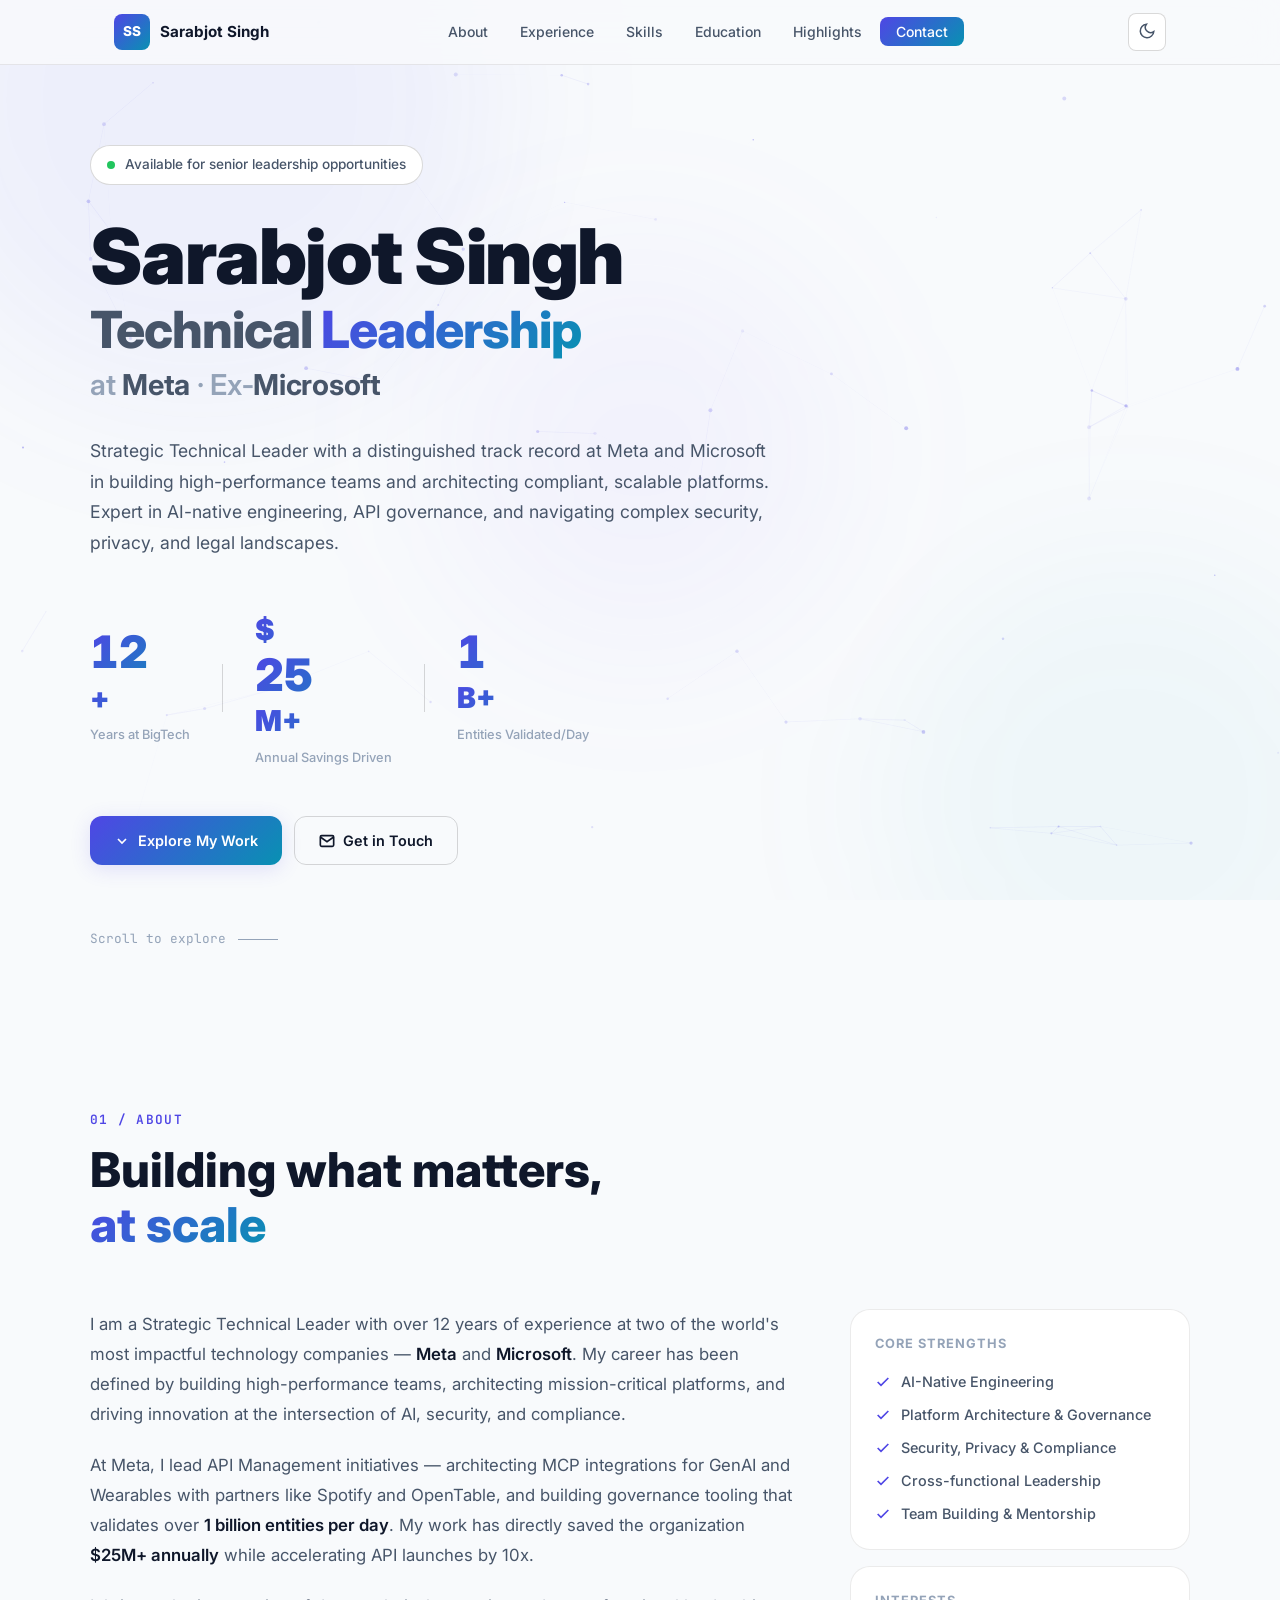
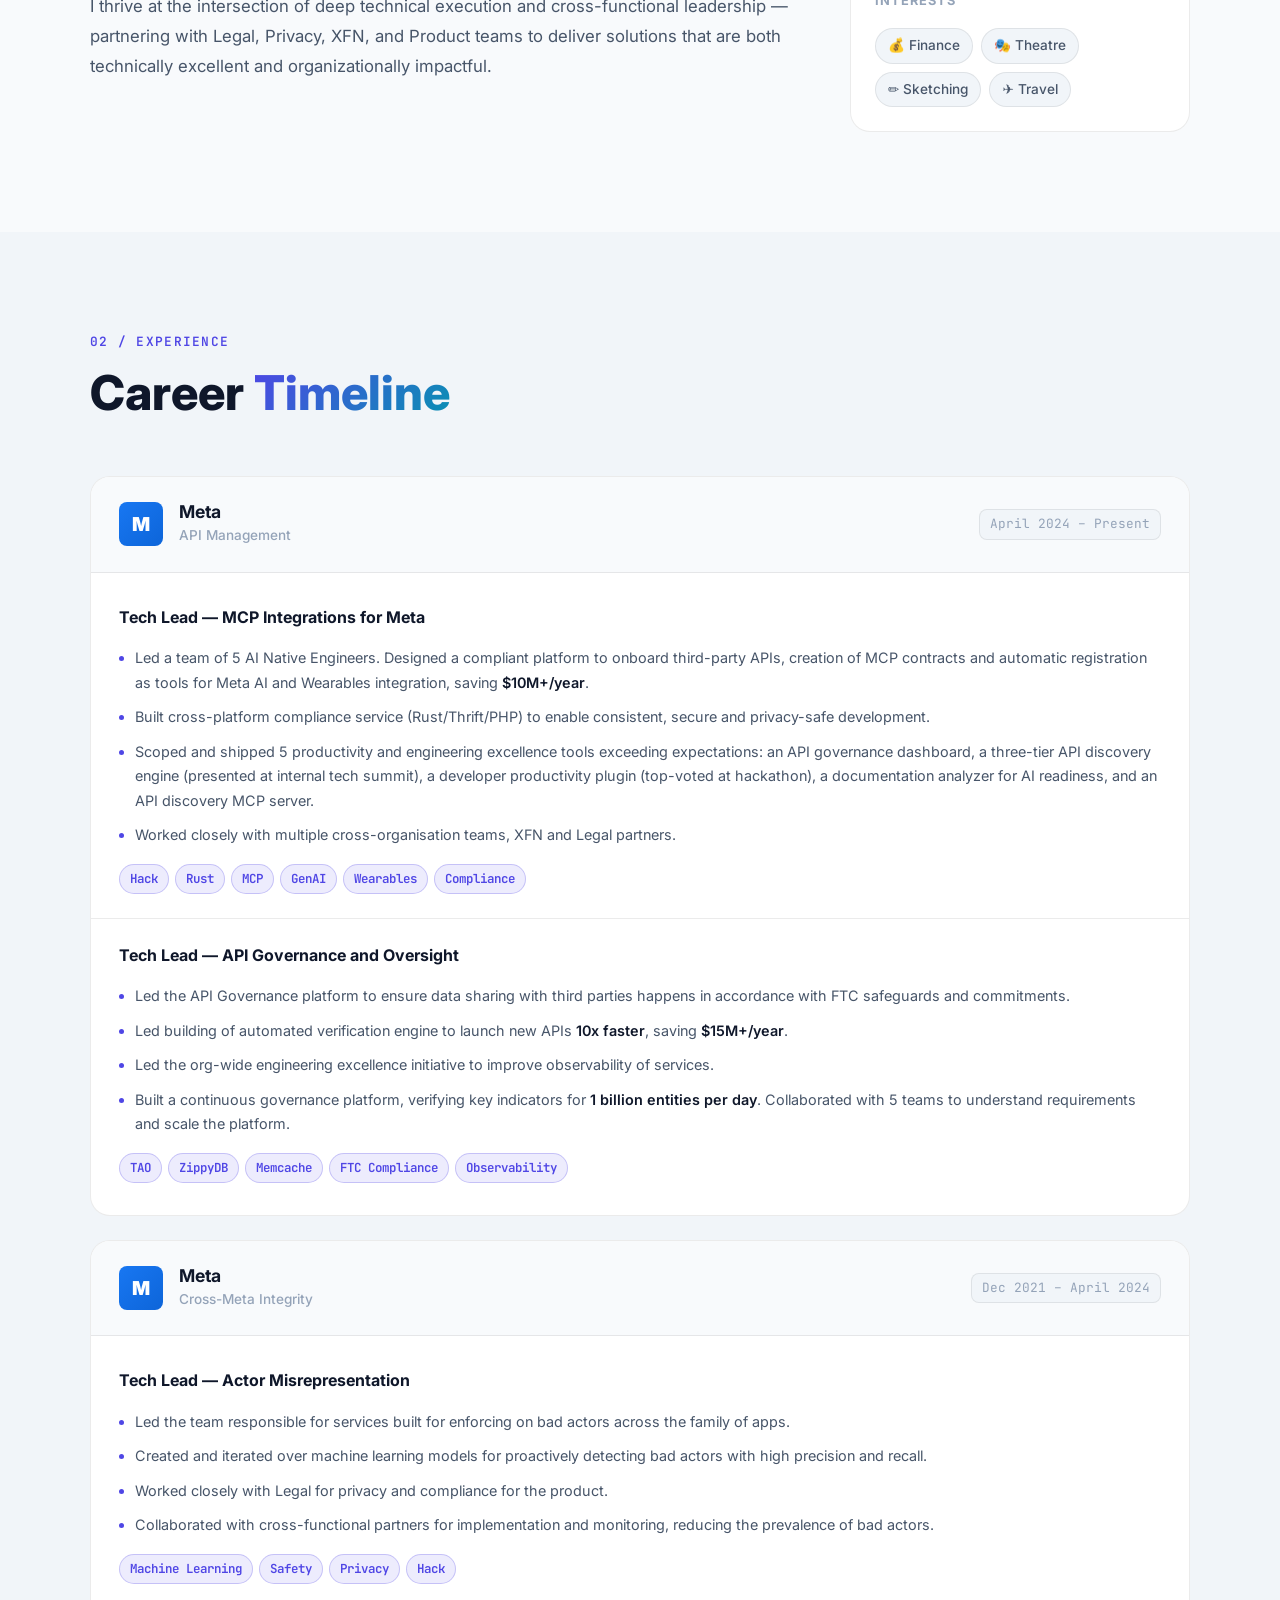
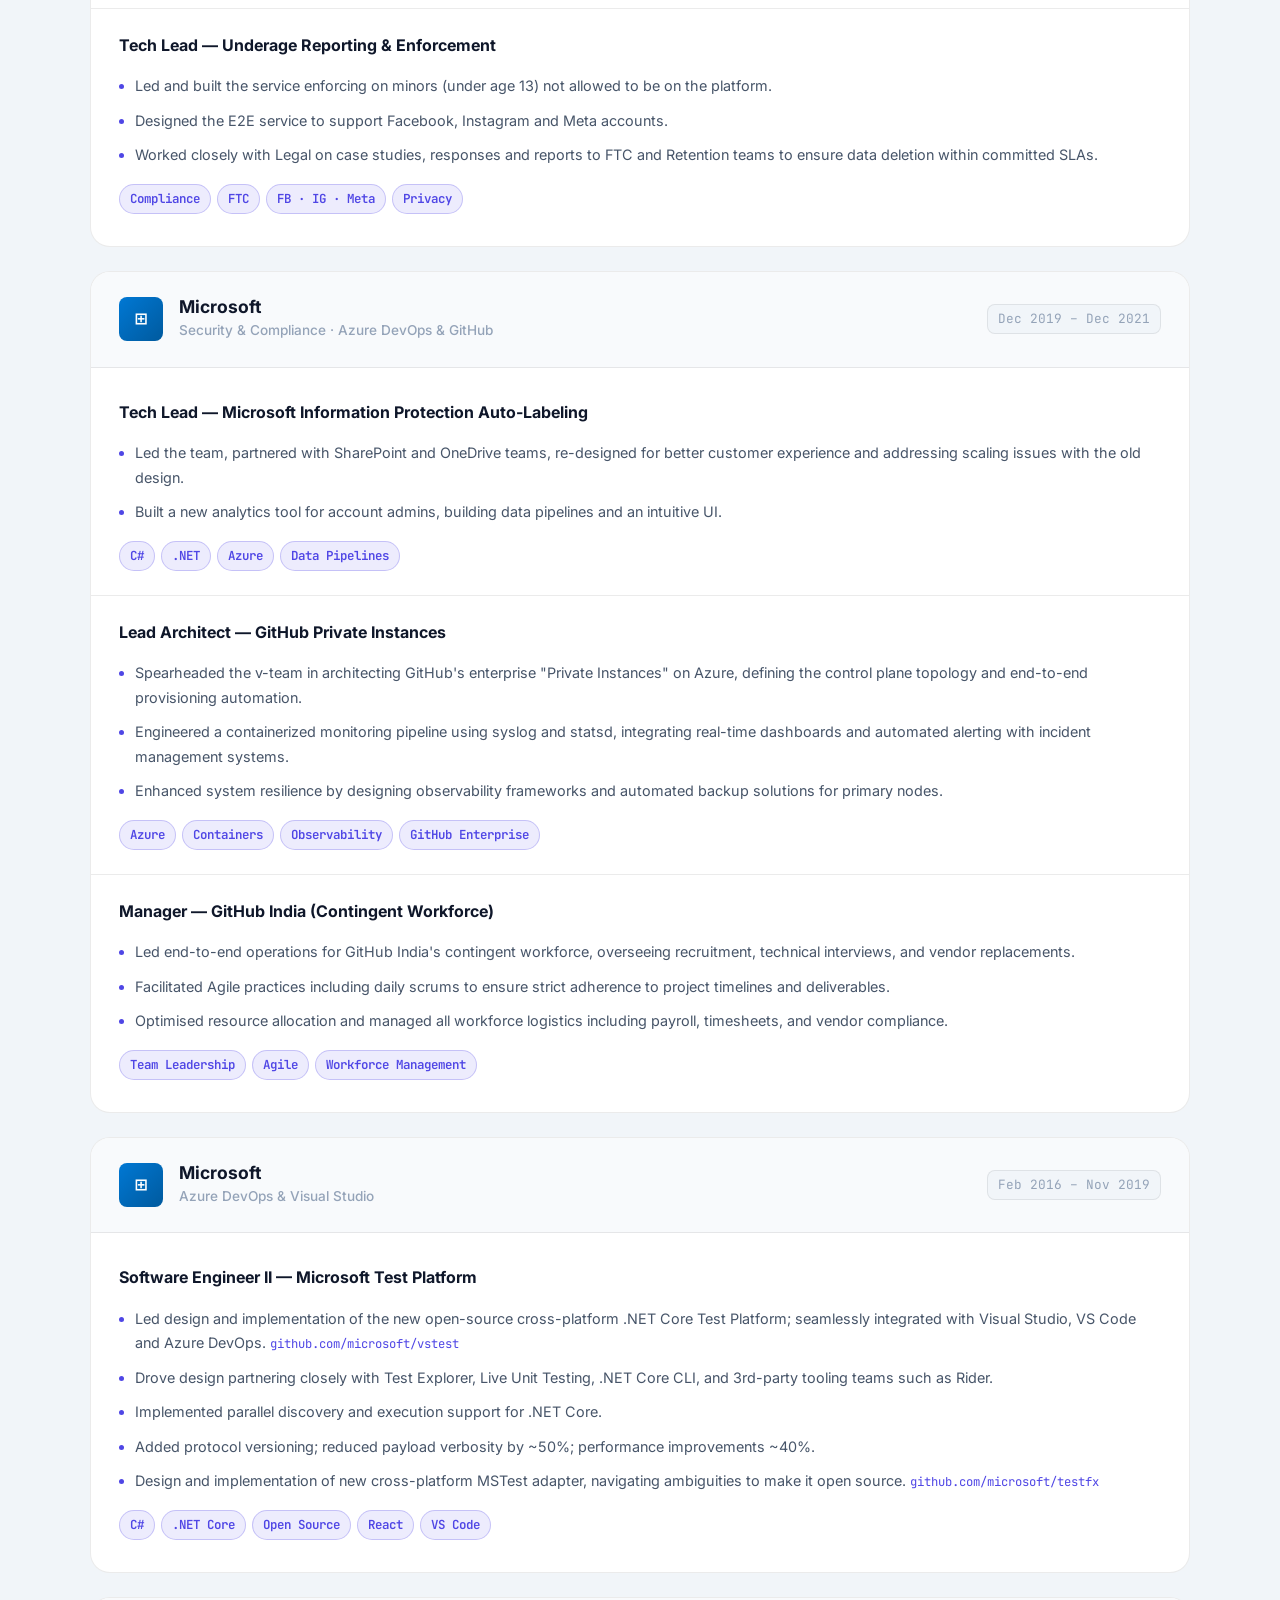
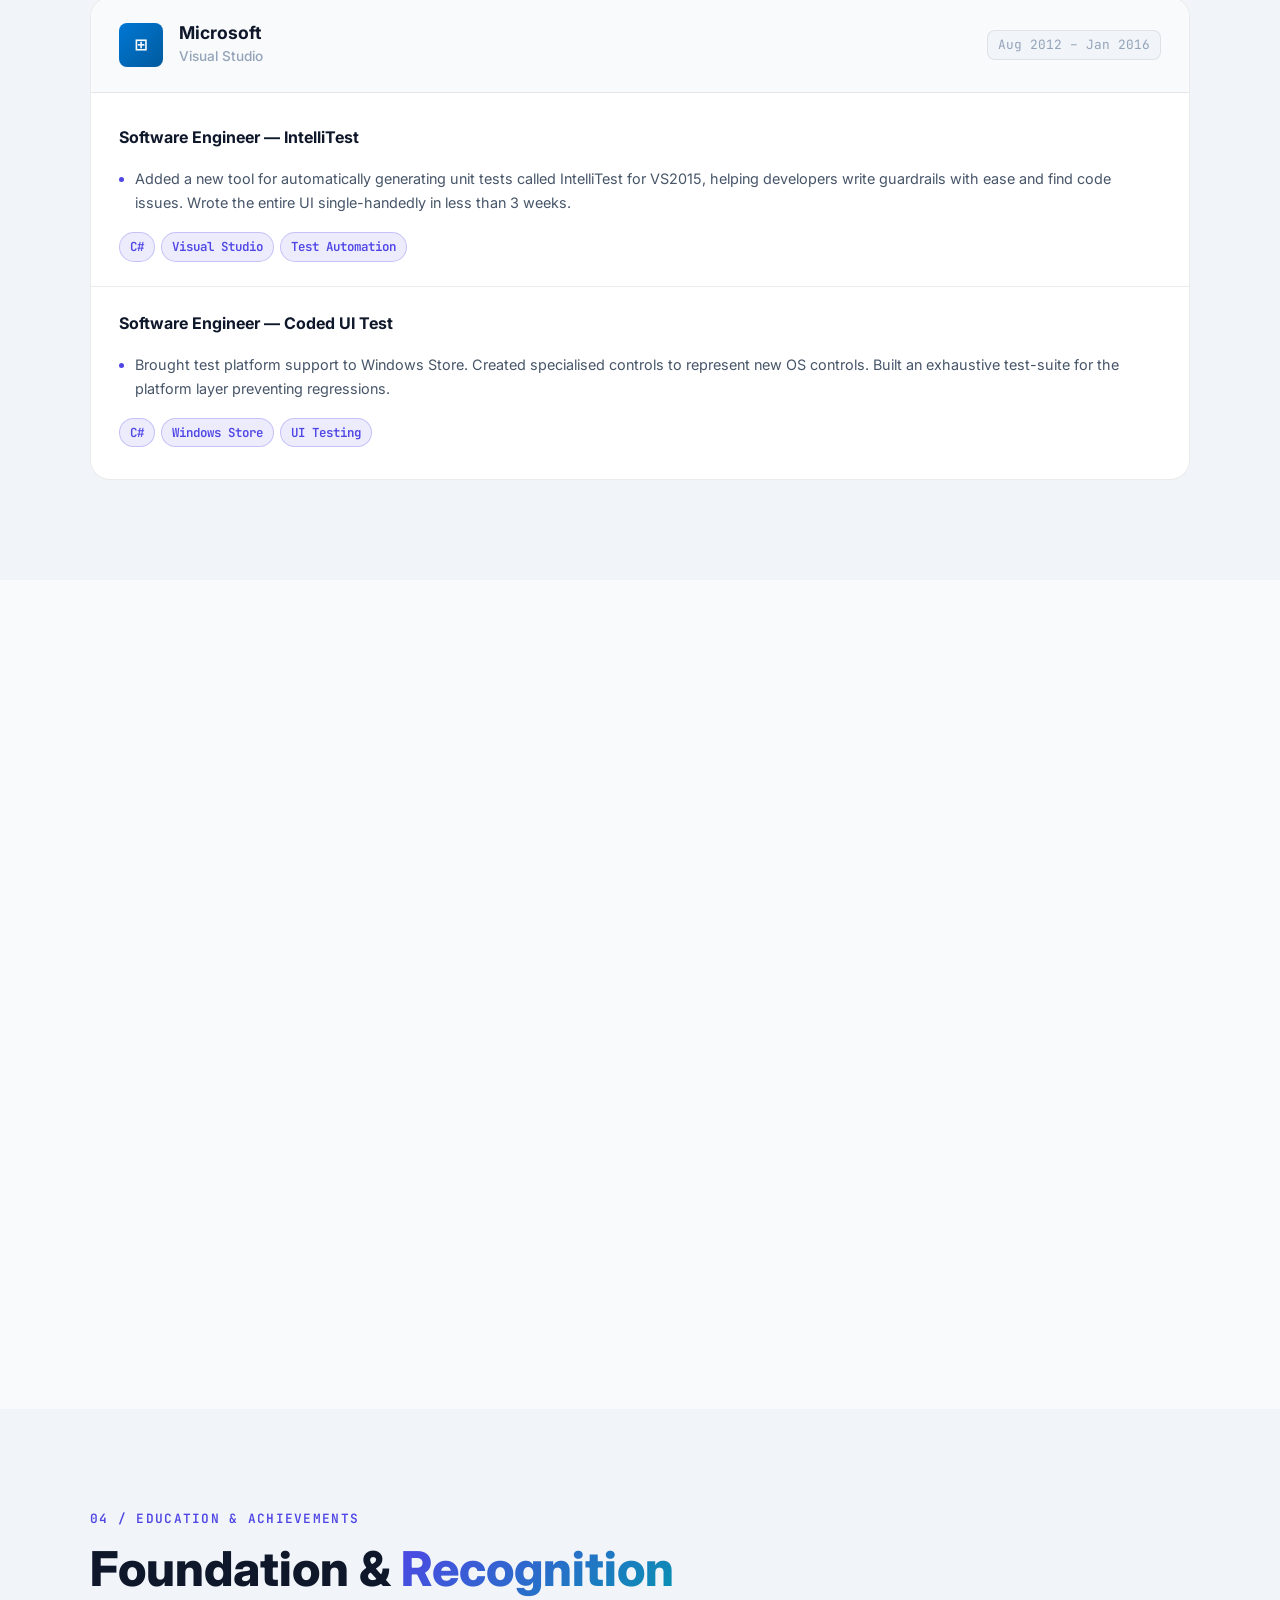
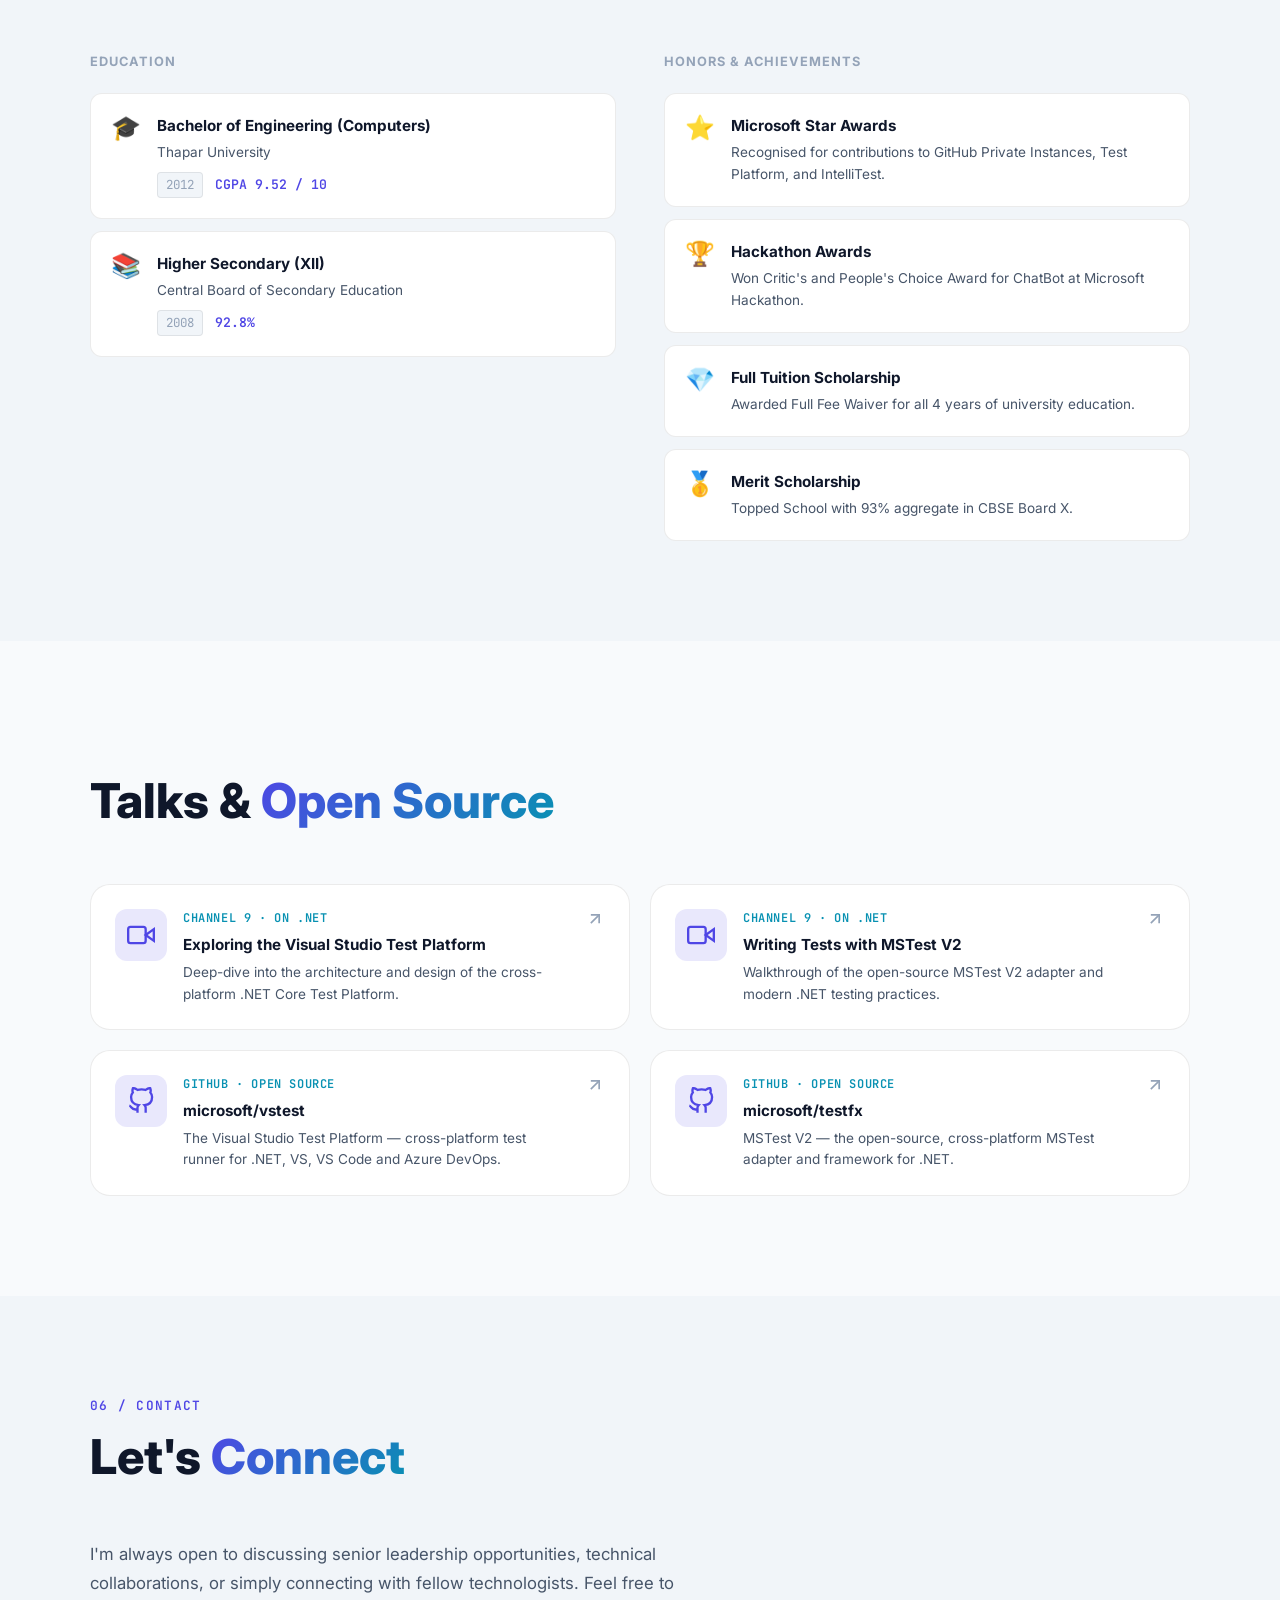
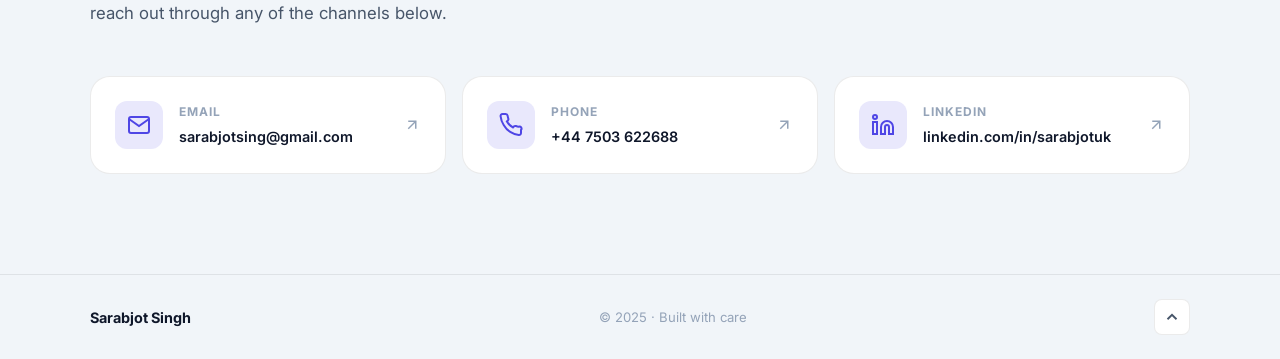
==== index.html @ 8bc80f74 "Complete portfolio revamp: dual themes, immersive design, updated content - Full ground-up rewrite o" ====
<!DOCTYPE html>
<html lang="en" data-theme="dark">
<head>
  <meta charset="UTF-8" />
  <meta name="viewport" content="width=device-width, initial-scale=1.0" />
  <title>Sarabjot Singh — Technical Leadership at Meta | Ex-Microsoft</title>
  <meta name="description" content="Strategic Technical Leader at Meta and Ex-Microsoft. Expert in AI-native engineering, API governance, platform security and compliance." />
  <link rel="preconnect" href="https://fonts.googleapis.com" />
  <link rel="preconnect" href="https://fonts.gstatic.com" crossorigin />
  <link href="https://fonts.googleapis.com/css2?family=Inter:wght@300;400;500;600;700;800;900&family=JetBrains+Mono:wght@400;500;600&display=swap" rel="stylesheet" />
  <link rel="stylesheet" href="styles.css" />
</head>
<body>

  <!-- Animated background -->
  <div class="bg-layer" aria-hidden="true">
    <canvas id="bg-canvas"></canvas>
    <div class="bg-orb orb-1"></div>
    <div class="bg-orb orb-2"></div>
    <div class="bg-orb orb-3"></div>
  </div>

  <!-- Header -->
  <header class="site-header" id="site-header">
    <div class="header-inner">
      <a href="#hero" class="logo" aria-label="Sarabjot Singh — Home">
        <span class="logo-initials">SS</span>
        <span class="logo-name">Sarabjot Singh</span>
      </a>
      <nav class="main-nav" aria-label="Main navigation">
        <ul>
          <li><a href="#about">About</a></li>
          <li><a href="#experience">Experience</a></li>
          <li><a href="#skills">Skills</a></li>
          <li><a href="#education">Education</a></li>
          <li><a href="#highlights">Highlights</a></li>
          <li><a href="#contact" class="nav-cta">Contact</a></li>
        </ul>
      </nav>
      <div class="header-controls">
        <button class="theme-toggle" id="theme-toggle" aria-label="Toggle theme" title="Toggle light/dark theme">
          <span class="theme-icon theme-icon-dark">
            <svg width="18" height="18" viewBox="0 0 24 24" fill="none" stroke="currentColor" stroke-width="2"><circle cx="12" cy="12" r="5"/><line x1="12" y1="1" x2="12" y2="3"/><line x1="12" y1="21" x2="12" y2="23"/><line x1="4.22" y1="4.22" x2="5.64" y2="5.64"/><line x1="18.36" y1="18.36" x2="19.78" y2="19.78"/><line x1="1" y1="12" x2="3" y2="12"/><line x1="21" y1="12" x2="23" y2="12"/><line x1="4.22" y1="19.78" x2="5.64" y2="18.36"/><line x1="18.36" y1="5.64" x2="19.78" y2="4.22"/></svg>
          </span>
          <span class="theme-icon theme-icon-light">
            <svg width="18" height="18" viewBox="0 0 24 24" fill="none" stroke="currentColor" stroke-width="2"><path d="M21 12.79A9 9 0 1 1 11.21 3 7 7 0 0 0 21 12.79z"/></svg>
          </span>
        </button>
        <button class="mobile-menu-btn" id="mobile-menu-btn" aria-label="Toggle menu" aria-expanded="false">
          <span></span><span></span><span></span>
        </button>
      </div>
    </div>
    <!-- Mobile nav -->
    <nav class="mobile-nav" id="mobile-nav" aria-label="Mobile navigation">
      <ul>
        <li><a href="#about">About</a></li>
        <li><a href="#experience">Experience</a></li>
        <li><a href="#skills">Skills</a></li>
        <li><a href="#education">Education</a></li>
        <li><a href="#highlights">Highlights</a></li>
        <li><a href="#contact">Contact</a></li>
      </ul>
    </nav>
  </header>

  <main>

    <!-- Hero -->
    <section class="hero" id="hero">
      <div class="hero-container">
        <div class="hero-eyebrow reveal">
          <span class="status-dot"></span>
          <span>Available for senior leadership opportunities</span>
        </div>
        <h1 class="hero-headline reveal reveal-delay-1">
          <span class="hero-name-line">Sarabjot Singh</span>
          <span class="hero-role-line">Technical <em>Leadership</em></span>
          <span class="hero-company-line">at <strong>Meta</strong> · Ex&#8209;<strong>Microsoft</strong></span>
        </h1>
        <p class="hero-summary reveal reveal-delay-2">
          Strategic Technical Leader with a distinguished track record at Meta and Microsoft in building high-performance teams and architecting compliant, scalable platforms. Expert in AI-native engineering, API governance, and navigating complex security, privacy, and legal landscapes.
        </p>
        <div class="hero-stats reveal reveal-delay-3">
          <div class="stat">
            <span class="stat-num" data-target="12">0</span><span class="stat-suffix">+</span>
            <span class="stat-label">Years at BigTech</span>
          </div>
          <div class="stat-divider"></div>
          <div class="stat">
            <span class="stat-prefix">$</span><span class="stat-num" data-target="25">0</span><span class="stat-suffix">M+</span>
            <span class="stat-label">Annual Savings Driven</span>
          </div>
          <div class="stat-divider"></div>
          <div class="stat">
            <span class="stat-num" data-target="1">0</span><span class="stat-suffix">B+</span>
            <span class="stat-label">Entities Validated/Day</span>
          </div>
        </div>
        <div class="hero-actions reveal reveal-delay-4">
          <a href="#experience" class="btn btn-primary">
            <svg width="16" height="16" viewBox="0 0 24 24" fill="none" stroke="currentColor" stroke-width="2.5"><polyline points="6 9 12 15 18 9"/></svg>
            Explore My Work
          </a>
          <a href="#contact" class="btn btn-outline">
            <svg width="16" height="16" viewBox="0 0 24 24" fill="none" stroke="currentColor" stroke-width="2.5"><path d="M4 4h16c1.1 0 2 .9 2 2v12c0 1.1-.9 2-2 2H4c-1.1 0-2-.9-2-2V6c0-1.1.9-2 2-2z"/><polyline points="22,6 12,13 2,6"/></svg>
            Get in Touch
          </a>
        </div>
        <div class="hero-scroll-hint reveal reveal-delay-4" aria-hidden="true">
          <span>Scroll to explore</span>
          <div class="scroll-line"></div>
        </div>
      </div>
    </section>

    <!-- About -->
    <section class="section" id="about">
      <div class="section-container">
        <div class="section-label reveal">01 / About</div>
        <h2 class="section-title reveal reveal-delay-1">Building what matters,<br><em>at scale</em></h2>
        <div class="about-grid">
          <div class="about-text reveal reveal-delay-2">
            <p>I am a Strategic Technical Leader with over 12 years of experience at two of the world's most impactful technology companies — <strong>Meta</strong> and <strong>Microsoft</strong>. My career has been defined by building high-performance teams, architecting mission-critical platforms, and driving innovation at the intersection of AI, security, and compliance.</p>
            <p>At Meta, I lead API Management initiatives — architecting MCP integrations for GenAI and Wearables with partners like Spotify and OpenTable, and building governance tooling that validates over <strong>1 billion entities per day</strong>. My work has directly saved the organization <strong>$25M+ annually</strong> while accelerating API launches by 10x.</p>
            <p>I thrive at the intersection of deep technical execution and cross-functional leadership — partnering with Legal, Privacy, XFN, and Product teams to deliver solutions that are both technically excellent and organizationally impactful.</p>
          </div>
          <div class="about-sidebar reveal reveal-delay-3">
            <div class="about-card">
              <h3>Core Strengths</h3>
              <ul class="strength-list">
                <li>
                  <svg width="16" height="16" viewBox="0 0 24 24" fill="none" stroke="currentColor" stroke-width="2.5"><polyline points="20 6 9 17 4 12"/></svg>
                  AI-Native Engineering
                </li>
                <li>
                  <svg width="16" height="16" viewBox="0 0 24 24" fill="none" stroke="currentColor" stroke-width="2.5"><polyline points="20 6 9 17 4 12"/></svg>
                  Platform Architecture & Governance
                </li>
                <li>
                  <svg width="16" height="16" viewBox="0 0 24 24" fill="none" stroke="currentColor" stroke-width="2.5"><polyline points="20 6 9 17 4 12"/></svg>
                  Security, Privacy & Compliance
                </li>
                <li>
                  <svg width="16" height="16" viewBox="0 0 24 24" fill="none" stroke="currentColor" stroke-width="2.5"><polyline points="20 6 9 17 4 12"/></svg>
                  Cross-functional Leadership
                </li>
                <li>
                  <svg width="16" height="16" viewBox="0 0 24 24" fill="none" stroke="currentColor" stroke-width="2.5"><polyline points="20 6 9 17 4 12"/></svg>
                  Team Building & Mentorship
                </li>
              </ul>
            </div>
            <div class="about-card">
              <h3>Interests</h3>
              <div class="interest-chips">
                <span>💰 Finance</span>
                <span>🎭 Theatre</span>
                <span>✏️ Sketching</span>
                <span>✈️ Travel</span>
              </div>
            </div>
          </div>
        </div>
      </div>
    </section>

    <!-- Experience -->
    <section class="section section-alt" id="experience">
      <div class="section-container">
        <div class="section-label reveal">02 / Experience</div>
        <h2 class="section-title reveal reveal-delay-1">Career <em>Timeline</em></h2>

        <!-- Meta API Management -->
        <div class="exp-block reveal reveal-delay-2">
          <div class="exp-company-header">
            <div class="exp-company-logo meta-logo">M</div>
            <div class="exp-company-info">
              <h3 class="exp-company">Meta</h3>
              <span class="exp-dept">API Management</span>
            </div>
            <span class="exp-dates">April 2024 – Present</span>
          </div>

          <div class="exp-roles">
            <div class="exp-role">
              <div class="exp-role-header">
                <h4>Tech Lead — MCP Integrations for Meta</h4>
              </div>
              <ul class="exp-bullets">
                <li>Led a team of 5 AI Native Engineers. Designed a compliant platform to onboard third-party APIs, creation of MCP contracts and automatic registration as tools for Meta AI and Wearables integration, saving <strong>$10M+/year</strong>.</li>
                <li>Built cross-platform compliance service (Rust/Thrift/PHP) to enable consistent, secure and privacy-safe development.</li>
                <li>Scoped and shipped 5 productivity and engineering excellence tools exceeding expectations: an API governance dashboard, a three-tier API discovery engine (presented at internal tech summit), a developer productivity plugin (top-voted at hackathon), a documentation analyzer for AI readiness, and an API discovery MCP server.</li>
                <li>Worked closely with multiple cross-organisation teams, XFN and Legal partners.</li>
              </ul>
              <div class="exp-tags">
                <span>Hack</span><span>Rust</span><span>MCP</span><span>GenAI</span><span>Wearables</span><span>Compliance</span>
              </div>
            </div>

            <div class="exp-role">
              <div class="exp-role-header">
                <h4>Tech Lead — API Governance and Oversight</h4>
              </div>
              <ul class="exp-bullets">
                <li>Led the API Governance platform to ensure data sharing with third parties happens in accordance with FTC safeguards and commitments.</li>
                <li>Led building of automated verification engine to launch new APIs <strong>10x faster</strong>, saving <strong>$15M+/year</strong>.</li>
                <li>Led the org-wide engineering excellence initiative to improve observability of services.</li>
                <li>Built a continuous governance platform, verifying key indicators for <strong>1 billion entities per day</strong>. Collaborated with 5 teams to understand requirements and scale the platform.</li>
              </ul>
              <div class="exp-tags">
                <span>TAO</span><span>ZippyDB</span><span>Memcache</span><span>FTC Compliance</span><span>Observability</span>
              </div>
            </div>
          </div>
        </div>

        <!-- Meta Cross-Meta Integrity -->
        <div class="exp-block reveal reveal-delay-2">
          <div class="exp-company-header">
            <div class="exp-company-logo meta-logo">M</div>
            <div class="exp-company-info">
              <h3 class="exp-company">Meta</h3>
              <span class="exp-dept">Cross-Meta Integrity</span>
            </div>
            <span class="exp-dates">Dec 2021 – April 2024</span>
          </div>

          <div class="exp-roles">
            <div class="exp-role">
              <div class="exp-role-header">
                <h4>Tech Lead — Actor Misrepresentation</h4>
              </div>
              <ul class="exp-bullets">
                <li>Led the team responsible for services built for enforcing on bad actors across the family of apps.</li>
                <li>Created and iterated over machine learning models for proactively detecting bad actors with high precision and recall.</li>
                <li>Worked closely with Legal for privacy and compliance for the product.</li>
                <li>Collaborated with cross-functional partners for implementation and monitoring, reducing the prevalence of bad actors.</li>
              </ul>
              <div class="exp-tags">
                <span>Machine Learning</span><span>Safety</span><span>Privacy</span><span>Hack</span>
              </div>
            </div>

            <div class="exp-role">
              <div class="exp-role-header">
                <h4>Tech Lead — Underage Reporting &amp; Enforcement</h4>
              </div>
              <ul class="exp-bullets">
                <li>Led and built the service enforcing on minors (under age 13) not allowed to be on the platform.</li>
                <li>Designed the E2E service to support Facebook, Instagram and Meta accounts.</li>
                <li>Worked closely with Legal on case studies, responses and reports to FTC and Retention teams to ensure data deletion within committed SLAs.</li>
              </ul>
              <div class="exp-tags">
                <span>Compliance</span><span>FTC</span><span>FB · IG · Meta</span><span>Privacy</span>
              </div>
            </div>
          </div>
        </div>

        <!-- Microsoft Security & Compliance -->
        <div class="exp-block reveal reveal-delay-2">
          <div class="exp-company-header">
            <div class="exp-company-logo msft-logo">⊞</div>
            <div class="exp-company-info">
              <h3 class="exp-company">Microsoft</h3>
              <span class="exp-dept">Security &amp; Compliance · Azure DevOps &amp; GitHub</span>
            </div>
            <span class="exp-dates">Dec 2019 – Dec 2021</span>
          </div>

          <div class="exp-roles">
            <div class="exp-role">
              <div class="exp-role-header">
                <h4>Tech Lead — Microsoft Information Protection Auto-Labeling</h4>
              </div>
              <ul class="exp-bullets">
                <li>Led the team, partnered with SharePoint and OneDrive teams, re-designed for better customer experience and addressing scaling issues with the old design.</li>
                <li>Built a new analytics tool for account admins, building data pipelines and an intuitive UI.</li>
              </ul>
              <div class="exp-tags">
                <span>C#</span><span>.NET</span><span>Azure</span><span>Data Pipelines</span>
              </div>
            </div>

            <div class="exp-role">
              <div class="exp-role-header">
                <h4>Lead Architect — GitHub Private Instances</h4>
              </div>
              <ul class="exp-bullets">
                <li>Spearheaded the v-team in architecting GitHub's enterprise "Private Instances" on Azure, defining the control plane topology and end-to-end provisioning automation.</li>
                <li>Engineered a containerized monitoring pipeline using syslog and statsd, integrating real-time dashboards and automated alerting with incident management systems.</li>
                <li>Enhanced system resilience by designing observability frameworks and automated backup solutions for primary nodes.</li>
              </ul>
              <div class="exp-tags">
                <span>Azure</span><span>Containers</span><span>Observability</span><span>GitHub Enterprise</span>
              </div>
            </div>

            <div class="exp-role">
              <div class="exp-role-header">
                <h4>Manager — GitHub India (Contingent Workforce)</h4>
              </div>
              <ul class="exp-bullets">
                <li>Led end-to-end operations for GitHub India's contingent workforce, overseeing recruitment, technical interviews, and vendor replacements.</li>
                <li>Facilitated Agile practices including daily scrums to ensure strict adherence to project timelines and deliverables.</li>
                <li>Optimised resource allocation and managed all workforce logistics including payroll, timesheets, and vendor compliance.</li>
              </ul>
              <div class="exp-tags">
                <span>Team Leadership</span><span>Agile</span><span>Workforce Management</span>
              </div>
            </div>
          </div>
        </div>

        <!-- Microsoft Azure DevOps & VS -->
        <div class="exp-block reveal reveal-delay-2">
          <div class="exp-company-header">
            <div class="exp-company-logo msft-logo">⊞</div>
            <div class="exp-company-info">
              <h3 class="exp-company">Microsoft</h3>
              <span class="exp-dept">Azure DevOps &amp; Visual Studio</span>
            </div>
            <span class="exp-dates">Feb 2016 – Nov 2019</span>
          </div>

          <div class="exp-roles">
            <div class="exp-role">
              <div class="exp-role-header">
                <h4>Software Engineer II — Microsoft Test Platform</h4>
              </div>
              <ul class="exp-bullets">
                <li>Led design and implementation of the new open-source cross-platform .NET Core Test Platform; seamlessly integrated with Visual Studio, VS Code and Azure DevOps. <a href="http://github.com/microsoft/vstest" target="_blank" rel="noopener" class="inline-link">github.com/microsoft/vstest</a></li>
                <li>Drove design partnering closely with Test Explorer, Live Unit Testing, .NET Core CLI, and 3rd-party tooling teams such as Rider.</li>
                <li>Implemented parallel discovery and execution support for .NET Core.</li>
                <li>Added protocol versioning; reduced payload verbosity by ~50%; performance improvements ~40%.</li>
                <li>Design and implementation of new cross-platform MSTest adapter, navigating ambiguities to make it open source. <a href="http://github.com/microsoft/testfx" target="_blank" rel="noopener" class="inline-link">github.com/microsoft/testfx</a></li>
              </ul>
              <div class="exp-tags">
                <span>C#</span><span>.NET Core</span><span>Open Source</span><span>React</span><span>VS Code</span>
              </div>
            </div>
          </div>
        </div>

        <!-- Microsoft Visual Studio -->
        <div class="exp-block reveal reveal-delay-2">
          <div class="exp-company-header">
            <div class="exp-company-logo msft-logo">⊞</div>
            <div class="exp-company-info">
              <h3 class="exp-company">Microsoft</h3>
              <span class="exp-dept">Visual Studio</span>
            </div>
            <span class="exp-dates">Aug 2012 – Jan 2016</span>
          </div>

          <div class="exp-roles">
            <div class="exp-role">
              <div class="exp-role-header">
                <h4>Software Engineer — IntelliTest</h4>
              </div>
              <ul class="exp-bullets">
                <li>Added a new tool for automatically generating unit tests called IntelliTest for VS2015, helping developers write guardrails with ease and find code issues. Wrote the entire UI single-handedly in less than 3 weeks.</li>
              </ul>
              <div class="exp-tags">
                <span>C#</span><span>Visual Studio</span><span>Test Automation</span>
              </div>
            </div>

            <div class="exp-role">
              <div class="exp-role-header">
                <h4>Software Engineer — Coded UI Test</h4>
              </div>
              <ul class="exp-bullets">
                <li>Brought test platform support to Windows Store. Created specialised controls to represent new OS controls. Built an exhaustive test-suite for the platform layer preventing regressions.</li>
              </ul>
              <div class="exp-tags">
                <span>C#</span><span>Windows Store</span><span>UI Testing</span>
              </div>
            </div>
          </div>
        </div>

      </div>
    </section>

    <!-- Skills -->
    <section class="section" id="skills">
      <div class="section-container">
        <div class="section-label reveal">03 / Skills</div>
        <h2 class="section-title reveal reveal-delay-1">Technical <em>Expertise</em></h2>
        <div class="skills-grid">
          <div class="skill-card reveal reveal-delay-1">
            <div class="skill-card-icon">
              <svg width="24" height="24" viewBox="0 0 24 24" fill="none" stroke="currentColor" stroke-width="2"><polyline points="16 18 22 12 16 6"/><polyline points="8 6 2 12 8 18"/></svg>
            </div>
            <h3>Languages</h3>
            <div class="skill-tags">
              <span>Hack</span><span>Rust</span><span>C#</span><span>.NET Core</span><span>PHP</span><span>React</span>
            </div>
          </div>
          <div class="skill-card reveal reveal-delay-2">
            <div class="skill-card-icon">
              <svg width="24" height="24" viewBox="0 0 24 24" fill="none" stroke="currentColor" stroke-width="2"><rect x="2" y="3" width="20" height="14" rx="2" ry="2"/><line x1="8" y1="21" x2="16" y2="21"/><line x1="12" y1="17" x2="12" y2="21"/></svg>
            </div>
            <h3>Meta Infrastructure</h3>
            <div class="skill-tags">
              <span>TAO</span><span>ZippyDB</span><span>Memcache</span><span>Thrift</span><span>MCP</span>
            </div>
          </div>
          <div class="skill-card reveal reveal-delay-3">
            <div class="skill-card-icon">
              <svg width="24" height="24" viewBox="0 0 24 24" fill="none" stroke="currentColor" stroke-width="2"><path d="M18 10h-1.26A8 8 0 1 0 9 20h9a5 5 0 0 0 0-10z"/></svg>
            </div>
            <h3>Microsoft &amp; Cloud</h3>
            <div class="skill-tags">
              <span>Azure</span><span>Containers</span><span>Visual Studio</span><span>VS Code</span><span>Azure DevOps</span>
            </div>
          </div>
          <div class="skill-card reveal reveal-delay-4">
            <div class="skill-card-icon">
              <svg width="24" height="24" viewBox="0 0 24 24" fill="none" stroke="currentColor" stroke-width="2"><path d="M12 22s8-4 8-10V5l-8-3-8 3v7c0 6 8 10 8 10z"/></svg>
            </div>
            <h3>Specialisations</h3>
            <div class="skill-tags">
              <span>API Governance</span><span>Machine Learning</span><span>Compliance</span><span>Observability</span><span>Privacy</span>
            </div>
          </div>
          <div class="skill-card reveal reveal-delay-5">
            <div class="skill-card-icon">
              <svg width="24" height="24" viewBox="0 0 24 24" fill="none" stroke="currentColor" stroke-width="2"><path d="M17 21v-2a4 4 0 0 0-4-4H5a4 4 0 0 0-4 4v2"/><circle cx="9" cy="7" r="4"/><path d="M23 21v-2a4 4 0 0 0-3-3.87"/><path d="M16 3.13a4 4 0 0 1 0 7.75"/></svg>
            </div>
            <h3>Leadership</h3>
            <div class="skill-tags">
              <span>Technical Leadership</span><span>Team Building</span><span>XFN Collaboration</span><span>Agile</span><span>Mentoring</span>
            </div>
          </div>
        </div>
      </div>
    </section>

    <!-- Education & Achievements -->
    <section class="section section-alt" id="education">
      <div class="section-container">
        <div class="section-label reveal">04 / Education &amp; Achievements</div>
        <h2 class="section-title reveal reveal-delay-1">Foundation &amp; <em>Recognition</em></h2>
        <div class="edu-ach-grid">
          <div class="edu-col reveal reveal-delay-2">
            <h3 class="col-title">Education</h3>
            <div class="edu-card">
              <div class="edu-icon">🎓</div>
              <div class="edu-info">
                <h4>Bachelor of Engineering (Computers)</h4>
                <p class="edu-school">Thapar University</p>
                <div class="edu-meta">
                  <span class="edu-year">2012</span>
                  <span class="edu-grade">CGPA 9.52 / 10</span>
                </div>
              </div>
            </div>
            <div class="edu-card">
              <div class="edu-icon">📚</div>
              <div class="edu-info">
                <h4>Higher Secondary (XII)</h4>
                <p class="edu-school">Central Board of Secondary Education</p>
                <div class="edu-meta">
                  <span class="edu-year">2008</span>
                  <span class="edu-grade">92.8%</span>
                </div>
              </div>
            </div>
          </div>

          <div class="ach-col reveal reveal-delay-3">
            <h3 class="col-title">Honors &amp; Achievements</h3>
            <div class="ach-card">
              <div class="ach-icon">⭐</div>
              <div>
                <h4>Microsoft Star Awards</h4>
                <p>Recognised for contributions to GitHub Private Instances, Test Platform, and IntelliTest.</p>
              </div>
            </div>
            <div class="ach-card">
              <div class="ach-icon">🏆</div>
              <div>
                <h4>Hackathon Awards</h4>
                <p>Won Critic's and People's Choice Award for ChatBot at Microsoft Hackathon.</p>
              </div>
            </div>
            <div class="ach-card">
              <div class="ach-icon">💎</div>
              <div>
                <h4>Full Tuition Scholarship</h4>
                <p>Awarded Full Fee Waiver for all 4 years of university education.</p>
              </div>
            </div>
            <div class="ach-card">
              <div class="ach-icon">🥇</div>
              <div>
                <h4>Merit Scholarship</h4>
                <p>Topped School with 93% aggregate in CBSE Board X.</p>
              </div>
            </div>
          </div>
        </div>
      </div>
    </section>

    <!-- Public Highlights -->
    <section class="section" id="highlights">
      <div class="section-container">
        <div class="section-label reveal">05 / Public Highlights</div>
        <h2 class="section-title reveal reveal-delay-1">Talks &amp; <em>Open Source</em></h2>
        <div class="highlights-grid">
          <a href="https://channel9.msdn.com/Shows/On-NET/Exploring-the-Visual-Studio-Test-Platform" target="_blank" rel="noopener" class="highlight-card reveal reveal-delay-2">
            <div class="highlight-icon">
              <svg width="28" height="28" viewBox="0 0 24 24" fill="none" stroke="currentColor" stroke-width="2"><polygon points="23 7 16 12 23 17 23 7"/><rect x="1" y="5" width="15" height="14" rx="2" ry="2"/></svg>
            </div>
            <div class="highlight-content">
              <span class="highlight-source">Channel 9 · On .NET</span>
              <h3>Exploring the Visual Studio Test Platform</h3>
              <p>Deep-dive into the architecture and design of the cross-platform .NET Core Test Platform.</p>
            </div>
            <div class="highlight-arrow">
              <svg width="20" height="20" viewBox="0 0 24 24" fill="none" stroke="currentColor" stroke-width="2"><line x1="7" y1="17" x2="17" y2="7"/><polyline points="7 7 17 7 17 17"/></svg>
            </div>
          </a>
          <a href="https://channel9.msdn.com/Shows/On-NET/Writing-tests-with-MSTest-v2" target="_blank" rel="noopener" class="highlight-card reveal reveal-delay-3">
            <div class="highlight-icon">
              <svg width="28" height="28" viewBox="0 0 24 24" fill="none" stroke="currentColor" stroke-width="2"><polygon points="23 7 16 12 23 17 23 7"/><rect x="1" y="5" width="15" height="14" rx="2" ry="2"/></svg>
            </div>
            <div class="highlight-content">
              <span class="highlight-source">Channel 9 · On .NET</span>
              <h3>Writing Tests with MSTest V2</h3>
              <p>Walkthrough of the open-source MSTest V2 adapter and modern .NET testing practices.</p>
            </div>
            <div class="highlight-arrow">
              <svg width="20" height="20" viewBox="0 0 24 24" fill="none" stroke="currentColor" stroke-width="2"><line x1="7" y1="17" x2="17" y2="7"/><polyline points="7 7 17 7 17 17"/></svg>
            </div>
          </a>
          <a href="https://github.com/microsoft/vstest" target="_blank" rel="noopener" class="highlight-card reveal reveal-delay-4">
            <div class="highlight-icon">
              <svg width="28" height="28" viewBox="0 0 24 24" fill="none" stroke="currentColor" stroke-width="2"><path d="M9 19c-5 1.5-5-2.5-7-3m14 6v-3.87a3.37 3.37 0 0 0-.94-2.61c3.14-.35 6.44-1.54 6.44-7A5.44 5.44 0 0 0 20 4.77 5.07 5.07 0 0 0 19.91 1S18.73.65 16 2.48a13.38 13.38 0 0 0-7 0C6.27.65 5.09 1 5.09 1A5.07 5.07 0 0 0 5 4.77a5.44 5.44 0 0 0-1.5 3.78c0 5.42 3.3 6.61 6.44 7A3.37 3.37 0 0 0 9 18.13V22"/></svg>
            </div>
            <div class="highlight-content">
              <span class="highlight-source">GitHub · Open Source</span>
              <h3>microsoft/vstest</h3>
              <p>The Visual Studio Test Platform — cross-platform test runner for .NET, VS, VS Code and Azure DevOps.</p>
            </div>
            <div class="highlight-arrow">
              <svg width="20" height="20" viewBox="0 0 24 24" fill="none" stroke="currentColor" stroke-width="2"><line x1="7" y1="17" x2="17" y2="7"/><polyline points="7 7 17 7 17 17"/></svg>
            </div>
          </a>
          <a href="https://github.com/microsoft/testfx" target="_blank" rel="noopener" class="highlight-card reveal reveal-delay-5">
            <div class="highlight-icon">
              <svg width="28" height="28" viewBox="0 0 24 24" fill="none" stroke="currentColor" stroke-width="2"><path d="M9 19c-5 1.5-5-2.5-7-3m14 6v-3.87a3.37 3.37 0 0 0-.94-2.61c3.14-.35 6.44-1.54 6.44-7A5.44 5.44 0 0 0 20 4.77 5.07 5.07 0 0 0 19.91 1S18.73.65 16 2.48a13.38 13.38 0 0 0-7 0C6.27.65 5.09 1 5.09 1A5.07 5.07 0 0 0 5 4.77a5.44 5.44 0 0 0-1.5 3.78c0 5.42 3.3 6.61 6.44 7A3.37 3.37 0 0 0 9 18.13V22"/></svg>
            </div>
            <div class="highlight-content">
              <span class="highlight-source">GitHub · Open Source</span>
              <h3>microsoft/testfx</h3>
              <p>MSTest V2 — the open-source, cross-platform MSTest adapter and framework for .NET.</p>
            </div>
            <div class="highlight-arrow">
              <svg width="20" height="20" viewBox="0 0 24 24" fill="none" stroke="currentColor" stroke-width="2"><line x1="7" y1="17" x2="17" y2="7"/><polyline points="7 7 17 7 17 17"/></svg>
            </div>
          </a>
        </div>
      </div>
    </section>

    <!-- Contact -->
    <section class="section section-alt" id="contact">
      <div class="section-container">
        <div class="section-label reveal">06 / Contact</div>
        <h2 class="section-title reveal reveal-delay-1">Let's <em>Connect</em></h2>
        <p class="contact-intro reveal reveal-delay-2">I'm always open to discussing senior leadership opportunities, technical collaborations, or simply connecting with fellow technologists. Feel free to reach out through any of the channels below.</p>
        <div class="contact-grid">
          <a href="mailto:sarabjotsing@gmail.com" class="contact-card reveal reveal-delay-2">
            <div class="contact-card-icon">
              <svg width="24" height="24" viewBox="0 0 24 24" fill="none" stroke="currentColor" stroke-width="2"><path d="M4 4h16c1.1 0 2 .9 2 2v12c0 1.1-.9 2-2 2H4c-1.1 0-2-.9-2-2V6c0-1.1.9-2 2-2z"/><polyline points="22,6 12,13 2,6"/></svg>
            </div>
            <div class="contact-card-content">
              <span class="contact-card-label">Email</span>
              <span class="contact-card-value">sarabjotsing@gmail.com</span>
            </div>
            <svg class="contact-arrow" width="18" height="18" viewBox="0 0 24 24" fill="none" stroke="currentColor" stroke-width="2"><line x1="7" y1="17" x2="17" y2="7"/><polyline points="7 7 17 7 17 17"/></svg>
          </a>
          <a href="tel:+447503622688" class="contact-card reveal reveal-delay-3">
            <div class="contact-card-icon">
              <svg width="24" height="24" viewBox="0 0 24 24" fill="none" stroke="currentColor" stroke-width="2"><path d="M22 16.92v3a2 2 0 0 1-2.18 2 19.79 19.79 0 0 1-8.63-3.07A19.5 19.5 0 0 1 4.69 12 19.79 19.79 0 0 1 1.61 3.37 2 2 0 0 1 3.6 1h3a2 2 0 0 1 2 1.72 12.84 12.84 0 0 0 .7 2.81 2 2 0 0 1-.45 2.11L7.91 8.4a16 16 0 0 0 6 6l.91-.91a2 2 0 0 1 2.11-.45 12.84 12.84 0 0 0 2.81.7A2 2 0 0 1 22 16.92z"/></svg>
            </div>
            <div class="contact-card-content">
              <span class="contact-card-label">Phone</span>
              <span class="contact-card-value">+44 7503 622688</span>
            </div>
            <svg class="contact-arrow" width="18" height="18" viewBox="0 0 24 24" fill="none" stroke="currentColor" stroke-width="2"><line x1="7" y1="17" x2="17" y2="7"/><polyline points="7 7 17 7 17 17"/></svg>
          </a>
          <a href="https://www.linkedin.com/in/sarabjotuk/" target="_blank" rel="noopener" class="contact-card reveal reveal-delay-4">
            <div class="contact-card-icon">
              <svg width="24" height="24" viewBox="0 0 24 24" fill="none" stroke="currentColor" stroke-width="2"><path d="M16 8a6 6 0 0 1 6 6v7h-4v-7a2 2 0 0 0-2-2 2 2 0 0 0-2 2v7h-4v-7a6 6 0 0 1 6-6z"/><rect x="2" y="9" width="4" height="12"/><circle cx="4" cy="4" r="2"/></svg>
            </div>
            <div class="contact-card-content">
              <span class="contact-card-label">LinkedIn</span>
              <span class="contact-card-value">linkedin.com/in/sarabjotuk</span>
            </div>
            <svg class="contact-arrow" width="18" height="18" viewBox="0 0 24 24" fill="none" stroke="currentColor" stroke-width="2"><line x1="7" y1="17" x2="17" y2="7"/><polyline points="7 7 17 7 17 17"/></svg>
          </a>
        </div>
      </div>
    </section>

  </main>

  <!-- Footer -->
  <footer class="site-footer">
    <div class="footer-inner">
      <span class="footer-name">Sarabjot Singh</span>
      <span class="footer-copy">© 2025 · Built with care</span>
      <a href="#hero" class="footer-back-top" aria-label="Back to top">
        <svg width="18" height="18" viewBox="0 0 24 24" fill="none" stroke="currentColor" stroke-width="2.5"><polyline points="18 15 12 9 6 15"/></svg>
      </a>
    </div>
  </footer>

  <script src="app.js"></script>
</body>
</html>
---- styles.css ----
/* ============================================================
   SARABJOT SINGH — PORTFOLIO
   Dual-theme (dark/light), professional, mobile-first
   ============================================================ */

/* ── Design Tokens ─────────────────────────────────────────── */
:root {
  /* Shared */
  --radius-sm: 8px;
  --radius-md: 12px;
  --radius-lg: 20px;
  --transition: 0.25s cubic-bezier(0.4, 0, 0.2, 1);
  --transition-slow: 0.5s cubic-bezier(0.4, 0, 0.2, 1);
  --max-w: 1100px;
  --font-sans: 'Inter', system-ui, -apple-system, sans-serif;
  --font-mono: 'JetBrains Mono', 'Fira Code', monospace;

  /* Dark theme (default) */
  --bg: #080c1a;
  --bg-2: #0d1224;
  --bg-card: #111827;
  --bg-card-hover: #1a2236;
  --border: rgba(255,255,255,0.08);
  --border-strong: rgba(255,255,255,0.15);
  --text-primary: #f1f5f9;
  --text-secondary: #94a3b8;
  --text-muted: #64748b;
  --accent: #6366f1;
  --accent-2: #22d3ee;
  --accent-glow: rgba(99,102,241,0.3);
  --accent-2-glow: rgba(34,211,238,0.2);
  --meta-color: #1877f2;
  --msft-color: #00a4ef;
  --shadow-sm: 0 1px 3px rgba(0,0,0,0.4);
  --shadow-md: 0 4px 20px rgba(0,0,0,0.5);
  --shadow-lg: 0 20px 60px rgba(0,0,0,0.6);
  --orb-1: rgba(99,102,241,0.15);
  --orb-2: rgba(34,211,238,0.08);
  --orb-3: rgba(139,92,246,0.1);
}

[data-theme="light"] {
  --bg: #f8fafc;
  --bg-2: #f1f5f9;
  --bg-card: #ffffff;
  --bg-card-hover: #f8fafc;
  --border: rgba(0,0,0,0.08);
  --border-strong: rgba(0,0,0,0.15);
  --text-primary: #0f172a;
  --text-secondary: #475569;
  --text-muted: #94a3b8;
  --accent: #4f46e5;
  --accent-2: #0891b2;
  --accent-glow: rgba(79,70,229,0.15);
  --accent-2-glow: rgba(8,145,178,0.12);
  --meta-color: #1877f2;
  --msft-color: #0078d4;
  --shadow-sm: 0 1px 3px rgba(0,0,0,0.08);
  --shadow-md: 0 4px 20px rgba(0,0,0,0.1);
  --shadow-lg: 0 20px 60px rgba(0,0,0,0.15);
  --orb-1: rgba(79,70,229,0.06);
  --orb-2: rgba(8,145,178,0.04);
  --orb-3: rgba(139,92,246,0.05);
}

/* ── Reset & Base ───────────────────────────────────────────── */
*, *::before, *::after {
  box-sizing: border-box;
  margin: 0;
  padding: 0;
}

html {
  scroll-behavior: smooth;
  font-size: 16px;
}

body {
  font-family: var(--font-sans);
  background-color: var(--bg);
  color: var(--text-primary);
  line-height: 1.6;
  -webkit-font-smoothing: antialiased;
  -moz-osx-font-smoothing: grayscale;
  overflow-x: hidden;
  transition: background-color var(--transition-slow), color var(--transition-slow);
}

a {
  color: inherit;
  text-decoration: none;
}

ul {
  list-style: none;
}

img {
  max-width: 100%;
  display: block;
}

/* ── Animated Background ────────────────────────────────────── */
.bg-layer {
  position: fixed;
  inset: 0;
  z-index: 0;
  pointer-events: none;
  overflow: hidden;
}

#bg-canvas {
  position: absolute;
  inset: 0;
  width: 100%;
  height: 100%;
  opacity: 0.6;
}

.bg-orb {
  position: absolute;
  border-radius: 50%;
  filter: blur(80px);
  animation: orbFloat 20s ease-in-out infinite;
}

.orb-1 {
  width: 600px;
  height: 600px;
  background: var(--orb-1);
  top: -200px;
  left: -100px;
  animation-delay: 0s;
}

.orb-2 {
  width: 500px;
  height: 500px;
  background: var(--orb-2);
  bottom: -150px;
  right: -100px;
  animation-delay: -7s;
}

.orb-3 {
  width: 400px;
  height: 400px;
  background: var(--orb-3);
  top: 50%;
  left: 50%;
  transform: translate(-50%, -50%);
  animation-delay: -14s;
}

@keyframes orbFloat {
  0%, 100% { transform: translate(0, 0) scale(1); }
  33% { transform: translate(40px, -30px) scale(1.05); }
  66% { transform: translate(-30px, 20px) scale(0.95); }
}

/* ── Header ─────────────────────────────────────────────────── */
.site-header {
  position: sticky;
  top: 0;
  z-index: 1000;
  background: color-mix(in srgb, var(--bg) 85%, transparent);
  backdrop-filter: blur(20px);
  -webkit-backdrop-filter: blur(20px);
  border-bottom: 1px solid var(--border);
  transition: background var(--transition), border-color var(--transition);
}

.site-header.scrolled {
  background: color-mix(in srgb, var(--bg) 95%, transparent);
  box-shadow: var(--shadow-sm);
}

.header-inner {
  max-width: var(--max-w);
  margin: 0 auto;
  padding: 0 24px;
  height: 64px;
  display: flex;
  align-items: center;
  gap: 24px;
}

/* Logo */
.logo {
  display: flex;
  align-items: center;
  gap: 10px;
  flex-shrink: 0;
  transition: opacity var(--transition);
}

.logo:hover { opacity: 0.8; }

.logo-initials {
  width: 36px;
  height: 36px;
  background: linear-gradient(135deg, var(--accent), var(--accent-2));
  border-radius: var(--radius-sm);
  display: flex;
  align-items: center;
  justify-content: center;
  font-weight: 800;
  font-size: 0.85rem;
  color: #fff;
  flex-shrink: 0;
}

.logo-name {
  font-weight: 700;
  font-size: 0.95rem;
  color: var(--text-primary);
}

/* Main nav */
.main-nav {
  flex: 1;
  display: flex;
  justify-content: center;
}

.main-nav ul {
  display: flex;
  gap: 4px;
  align-items: center;
}

.main-nav a {
  padding: 6px 14px;
  border-radius: var(--radius-sm);
  font-size: 0.875rem;
  font-weight: 500;
  color: var(--text-secondary);
  transition: color var(--transition), background var(--transition);
}

.main-nav a:hover {
  color: var(--text-primary);
  background: var(--border);
}

.main-nav a.nav-cta {
  background: linear-gradient(135deg, var(--accent), var(--accent-2));
  color: #fff;
  padding: 6px 16px;
}

.main-nav a.nav-cta:hover {
  opacity: 0.9;
  background: linear-gradient(135deg, var(--accent), var(--accent-2));
}

/* Header controls */
.header-controls {
  display: flex;
  align-items: center;
  gap: 8px;
  flex-shrink: 0;
}

/* Theme toggle */
.theme-toggle {
  width: 38px;
  height: 38px;
  border: 1px solid var(--border-strong);
  border-radius: var(--radius-sm);
  background: var(--bg-card);
  cursor: pointer;
  display: flex;
  align-items: center;
  justify-content: center;
  color: var(--text-secondary);
  transition: all var(--transition);
  position: relative;
  overflow: hidden;
}

.theme-toggle:hover {
  color: var(--text-primary);
  border-color: var(--accent);
  background: var(--bg-card-hover);
}

.theme-icon {
  position: absolute;
  transition: transform var(--transition), opacity var(--transition);
}

[data-theme="dark"] .theme-icon-dark { opacity: 1; transform: scale(1); }
[data-theme="dark"] .theme-icon-light { opacity: 0; transform: scale(0.5); }
[data-theme="light"] .theme-icon-dark { opacity: 0; transform: scale(0.5); }
[data-theme="light"] .theme-icon-light { opacity: 1; transform: scale(1); }

/* Mobile menu button */
.mobile-menu-btn {
  display: none;
  flex-direction: column;
  gap: 5px;
  width: 38px;
  height: 38px;
  border: 1px solid var(--border-strong);
  border-radius: var(--radius-sm);
  background: var(--bg-card);
  cursor: pointer;
  align-items: center;
  justify-content: center;
  padding: 8px;
  transition: all var(--transition);
}

.mobile-menu-btn span {
  display: block;
  width: 18px;
  height: 2px;
  background: var(--text-secondary);
  border-radius: 2px;
  transition: all var(--transition);
}

.mobile-menu-btn.open span:nth-child(1) { transform: translateY(7px) rotate(45deg); }
.mobile-menu-btn.open span:nth-child(2) { opacity: 0; transform: scaleX(0); }
.mobile-menu-btn.open span:nth-child(3) { transform: translateY(-7px) rotate(-45deg); }

/* Mobile nav */
.mobile-nav {
  display: none;
  border-top: 1px solid var(--border);
  background: var(--bg-card);
  padding: 12px 24px 16px;
}

.mobile-nav.open {
  display: block;
}

.mobile-nav ul {
  display: flex;
  flex-direction: column;
  gap: 4px;
}

.mobile-nav a {
  display: block;
  padding: 10px 12px;
  border-radius: var(--radius-sm);
  font-size: 0.95rem;
  font-weight: 500;
  color: var(--text-secondary);
  transition: all var(--transition);
}

.mobile-nav a:hover {
  color: var(--text-primary);
  background: var(--border);
}

/* ── Layout Utilities ───────────────────────────────────────── */
.section {
  position: relative;
  z-index: 1;
  padding: 100px 24px;
}

.section-alt {
  background: var(--bg-2);
}

.section-container {
  max-width: var(--max-w);
  margin: 0 auto;
}

.section-label {
  font-family: var(--font-mono);
  font-size: 0.8rem;
  font-weight: 600;
  color: var(--accent);
  letter-spacing: 0.1em;
  text-transform: uppercase;
  margin-bottom: 12px;
}

.section-title {
  font-size: clamp(2rem, 4vw, 3rem);
  font-weight: 800;
  line-height: 1.15;
  color: var(--text-primary);
  margin-bottom: 56px;
}

.section-title em {
  font-style: normal;
  background: linear-gradient(135deg, var(--accent), var(--accent-2));
  -webkit-background-clip: text;
  -webkit-text-fill-color: transparent;
  background-clip: text;
}

/* ── Scroll Reveal ──────────────────────────────────────────── */
.reveal {
  opacity: 0;
  transform: translateY(24px);
  transition: opacity 0.6s ease, transform 0.6s ease;
}

.reveal.visible {
  opacity: 1;
  transform: translateY(0);
}

.reveal-delay-1 { transition-delay: 0.1s; }
.reveal-delay-2 { transition-delay: 0.2s; }
.reveal-delay-3 { transition-delay: 0.3s; }
.reveal-delay-4 { transition-delay: 0.4s; }
.reveal-delay-5 { transition-delay: 0.5s; }

/* ── Buttons ────────────────────────────────────────────────── */
.btn {
  display: inline-flex;
  align-items: center;
  gap: 8px;
  padding: 12px 24px;
  border-radius: var(--radius-md);
  font-size: 0.9rem;
  font-weight: 600;
  cursor: pointer;
  transition: all var(--transition);
  border: none;
  text-decoration: none;
}

.btn-primary {
  background: linear-gradient(135deg, var(--accent), var(--accent-2));
  color: #fff;
  box-shadow: 0 4px 20px var(--accent-glow);
}

.btn-primary:hover {
  transform: translateY(-2px);
  box-shadow: 0 8px 30px var(--accent-glow);
}

.btn-outline {
  background: transparent;
  color: var(--text-primary);
  border: 1px solid var(--border-strong);
}

.btn-outline:hover {
  background: var(--bg-card);
  border-color: var(--accent);
  color: var(--accent);
  transform: translateY(-2px);
}

/* ── Hero ───────────────────────────────────────────────────── */
.hero {
  position: relative;
  z-index: 1;
  min-height: 100vh;
  display: flex;
  align-items: center;
  padding: 80px 24px 60px;
}

.hero-container {
  max-width: var(--max-w);
  margin: 0 auto;
  width: 100%;
}

.hero-eyebrow {
  display: inline-flex;
  align-items: center;
  gap: 10px;
  padding: 8px 16px;
  background: var(--bg-card);
  border: 1px solid var(--border-strong);
  border-radius: 50px;
  font-size: 0.85rem;
  font-weight: 500;
  color: var(--text-secondary);
  margin-bottom: 32px;
}

.status-dot {
  width: 8px;
  height: 8px;
  background: #22c55e;
  border-radius: 50%;
  animation: statusPulse 2.5s ease-in-out infinite;
  flex-shrink: 0;
}

@keyframes statusPulse {
  0%, 100% { box-shadow: 0 0 0 0 rgba(34,197,94,0.4); }
  50% { box-shadow: 0 0 0 6px rgba(34,197,94,0); }
}

.hero-headline {
  display: flex;
  flex-direction: column;
  gap: 4px;
  margin-bottom: 28px;
}

.hero-name-line {
  font-size: clamp(2.8rem, 6vw, 5rem);
  font-weight: 900;
  line-height: 1.05;
  color: var(--text-primary);
  letter-spacing: -0.02em;
}

.hero-role-line {
  font-size: clamp(2rem, 4vw, 3.5rem);
  font-weight: 800;
  line-height: 1.1;
  color: var(--text-secondary);
  letter-spacing: -0.02em;
}

.hero-role-line em {
  font-style: normal;
  background: linear-gradient(135deg, var(--accent), var(--accent-2));
  -webkit-background-clip: text;
  -webkit-text-fill-color: transparent;
  background-clip: text;
}

.hero-company-line {
  font-size: clamp(1.2rem, 2.5vw, 1.8rem);
  font-weight: 600;
  color: var(--text-muted);
  letter-spacing: -0.01em;
}

.hero-company-line strong {
  font-weight: 700;
  color: var(--text-secondary);
}

.hero-summary {
  font-size: clamp(1rem, 1.5vw, 1.1rem);
  line-height: 1.75;
  color: var(--text-secondary);
  max-width: 680px;
  margin-bottom: 48px;
}

/* Hero stats */
.hero-stats {
  display: flex;
  align-items: center;
  gap: 0;
  margin-bottom: 48px;
  flex-wrap: wrap;
}

.stat {
  display: flex;
  flex-direction: column;
  padding: 0 32px;
  position: relative;
}

.stat:first-child { padding-left: 0; }

.stat-num {
  font-size: clamp(2rem, 4vw, 2.8rem);
  font-weight: 900;
  background: linear-gradient(135deg, var(--accent), var(--accent-2));
  -webkit-background-clip: text;
  -webkit-text-fill-color: transparent;
  background-clip: text;
  line-height: 1;
  font-variant-numeric: tabular-nums;
}

.stat-prefix, .stat-suffix {
  font-size: clamp(1.2rem, 2.5vw, 1.8rem);
  font-weight: 900;
  background: linear-gradient(135deg, var(--accent), var(--accent-2));
  -webkit-background-clip: text;
  -webkit-text-fill-color: transparent;
  background-clip: text;
}

.stat-label {
  font-size: 0.8rem;
  font-weight: 500;
  color: var(--text-muted);
  margin-top: 4px;
  white-space: nowrap;
}

.stat-divider {
  width: 1px;
  height: 48px;
  background: var(--border-strong);
  flex-shrink: 0;
}

.hero-actions {
  display: flex;
  gap: 12px;
  flex-wrap: wrap;
  margin-bottom: 64px;
}

.hero-scroll-hint {
  display: flex;
  align-items: center;
  gap: 12px;
  font-size: 0.8rem;
  color: var(--text-muted);
  font-family: var(--font-mono);
}

.scroll-line {
  width: 40px;
  height: 1px;
  background: var(--text-muted);
  position: relative;
  overflow: hidden;
}

.scroll-line::after {
  content: '';
  position: absolute;
  inset: 0;
  background: var(--accent);
  transform: translateX(-100%);
  animation: scrollLine 2s ease-in-out infinite;
}

@keyframes scrollLine {
  0% { transform: translateX(-100%); }
  100% { transform: translateX(100%); }
}

/* ── About ──────────────────────────────────────────────────── */
.about-grid {
  display: grid;
  grid-template-columns: 1fr 340px;
  gap: 48px;
  align-items: start;
}

.about-text p {
  font-size: 1.05rem;
  line-height: 1.8;
  color: var(--text-secondary);
  margin-bottom: 20px;
}

.about-text p:last-child { margin-bottom: 0; }

.about-text strong {
  color: var(--text-primary);
  font-weight: 600;
}

.about-card {
  background: var(--bg-card);
  border: 1px solid var(--border);
  border-radius: var(--radius-lg);
  padding: 24px;
  margin-bottom: 16px;
  transition: border-color var(--transition);
}

.about-card:last-child { margin-bottom: 0; }
.about-card:hover { border-color: var(--border-strong); }

.about-card h3 {
  font-size: 0.8rem;
  font-weight: 700;
  text-transform: uppercase;
  letter-spacing: 0.08em;
  color: var(--text-muted);
  margin-bottom: 16px;
}

.strength-list {
  display: flex;
  flex-direction: column;
  gap: 10px;
}

.strength-list li {
  display: flex;
  align-items: center;
  gap: 10px;
  font-size: 0.9rem;
  font-weight: 500;
  color: var(--text-secondary);
}

.strength-list li svg {
  color: var(--accent);
  flex-shrink: 0;
}

.interest-chips {
  display: flex;
  flex-wrap: wrap;
  gap: 8px;
}

.interest-chips span {
  padding: 6px 12px;
  background: var(--bg-2);
  border: 1px solid var(--border);
  border-radius: 50px;
  font-size: 0.85rem;
  font-weight: 500;
  color: var(--text-secondary);
}

/* ── Experience ─────────────────────────────────────────────── */
.exp-block {
  background: var(--bg-card);
  border: 1px solid var(--border);
  border-radius: var(--radius-lg);
  overflow: hidden;
  margin-bottom: 24px;
  transition: border-color var(--transition), box-shadow var(--transition);
}

.exp-block:last-child { margin-bottom: 0; }

.exp-block:hover {
  border-color: var(--border-strong);
  box-shadow: var(--shadow-md);
}

.exp-company-header {
  display: flex;
  align-items: center;
  gap: 16px;
  padding: 24px 28px;
  border-bottom: 1px solid var(--border);
  background: color-mix(in srgb, var(--bg-card) 50%, var(--bg-2));
}

.exp-company-logo {
  width: 44px;
  height: 44px;
  border-radius: var(--radius-sm);
  display: flex;
  align-items: center;
  justify-content: center;
  font-size: 1.2rem;
  font-weight: 900;
  flex-shrink: 0;
}

.meta-logo {
  background: linear-gradient(135deg, #1877f2, #0d65d9);
  color: #fff;
  font-family: var(--font-sans);
}

.msft-logo {
  background: linear-gradient(135deg, #0078d4, #005a9e);
  color: #fff;
  font-size: 1rem;
}

.exp-company-info {
  flex: 1;
}

.exp-company {
  font-size: 1.1rem;
  font-weight: 700;
  color: var(--text-primary);
  line-height: 1.2;
}

.exp-dept {
  font-size: 0.85rem;
  color: var(--text-muted);
  font-weight: 500;
}

.exp-dates {
  font-family: var(--font-mono);
  font-size: 0.8rem;
  color: var(--text-muted);
  white-space: nowrap;
  background: var(--bg-2);
  padding: 4px 10px;
  border-radius: var(--radius-sm);
  border: 1px solid var(--border);
}

.exp-roles {
  padding: 8px 0;
}

.exp-role {
  padding: 24px 28px;
  border-bottom: 1px solid var(--border);
}

.exp-role:last-child { border-bottom: none; }

.exp-role-header {
  margin-bottom: 16px;
}

.exp-role-header h4 {
  font-size: 1rem;
  font-weight: 700;
  color: var(--text-primary);
}

.exp-bullets {
  display: flex;
  flex-direction: column;
  gap: 10px;
  margin-bottom: 16px;
}

.exp-bullets li {
  font-size: 0.9rem;
  line-height: 1.7;
  color: var(--text-secondary);
  padding-left: 16px;
  position: relative;
}

.exp-bullets li::before {
  content: '';
  position: absolute;
  left: 0;
  top: 10px;
  width: 5px;
  height: 5px;
  border-radius: 50%;
  background: var(--accent);
  flex-shrink: 0;
}

.exp-bullets li strong {
  color: var(--text-primary);
  font-weight: 600;
}

.inline-link {
  color: var(--accent);
  font-family: var(--font-mono);
  font-size: 0.85em;
  border-bottom: 1px solid transparent;
  transition: border-color var(--transition);
}

.inline-link:hover {
  border-color: var(--accent);
}

.exp-tags {
  display: flex;
  flex-wrap: wrap;
  gap: 6px;
}

.exp-tags span {
  padding: 4px 10px;
  background: color-mix(in srgb, var(--accent) 10%, transparent);
  border: 1px solid color-mix(in srgb, var(--accent) 25%, transparent);
  border-radius: 50px;
  font-size: 0.78rem;
  font-weight: 600;
  color: var(--accent);
  font-family: var(--font-mono);
}

/* ── Skills ─────────────────────────────────────────────────── */
.skills-grid {
  display: grid;
  grid-template-columns: repeat(auto-fill, minmax(280px, 1fr));
  gap: 20px;
}

.skill-card {
  background: var(--bg-card);
  border: 1px solid var(--border);
  border-radius: var(--radius-lg);
  padding: 28px;
  transition: all var(--transition);
}

.skill-card:hover {
  border-color: var(--accent);
  box-shadow: 0 0 0 1px var(--accent), var(--shadow-md);
  transform: translateY(-4px);
}

.skill-card-icon {
  width: 48px;
  height: 48px;
  background: color-mix(in srgb, var(--accent) 12%, transparent);
  border-radius: var(--radius-md);
  display: flex;
  align-items: center;
  justify-content: center;
  color: var(--accent);
  margin-bottom: 16px;
}

.skill-card h3 {
  font-size: 0.95rem;
  font-weight: 700;
  color: var(--text-primary);
  margin-bottom: 14px;
}

.skill-tags {
  display: flex;
  flex-wrap: wrap;
  gap: 6px;
}

.skill-tags span {
  padding: 5px 11px;
  background: var(--bg-2);
  border: 1px solid var(--border);
  border-radius: 50px;
  font-size: 0.82rem;
  font-weight: 500;
  color: var(--text-secondary);
  transition: all var(--transition);
}

.skill-card:hover .skill-tags span {
  border-color: color-mix(in srgb, var(--accent) 30%, transparent);
  color: var(--text-primary);
}

/* ── Education & Achievements ───────────────────────────────── */
.edu-ach-grid {
  display: grid;
  grid-template-columns: 1fr 1fr;
  gap: 48px;
  align-items: start;
}

.col-title {
  font-size: 0.8rem;
  font-weight: 700;
  text-transform: uppercase;
  letter-spacing: 0.08em;
  color: var(--text-muted);
  margin-bottom: 20px;
}

.edu-card {
  display: flex;
  gap: 16px;
  background: var(--bg-card);
  border: 1px solid var(--border);
  border-radius: var(--radius-md);
  padding: 20px;
  margin-bottom: 12px;
  transition: all var(--transition);
}

.edu-card:last-child { margin-bottom: 0; }

.edu-card:hover {
  border-color: var(--border-strong);
  box-shadow: var(--shadow-sm);
}

.edu-icon {
  font-size: 1.5rem;
  flex-shrink: 0;
  line-height: 1;
  margin-top: 2px;
}

.edu-info h4 {
  font-size: 0.95rem;
  font-weight: 700;
  color: var(--text-primary);
  margin-bottom: 4px;
}

.edu-school {
  font-size: 0.85rem;
  color: var(--text-secondary);
  margin-bottom: 8px;
}

.edu-meta {
  display: flex;
  gap: 12px;
  align-items: center;
}

.edu-year {
  font-family: var(--font-mono);
  font-size: 0.78rem;
  color: var(--text-muted);
  background: var(--bg-2);
  padding: 2px 8px;
  border-radius: 4px;
  border: 1px solid var(--border);
}

.edu-grade {
  font-family: var(--font-mono);
  font-size: 0.82rem;
  font-weight: 600;
  color: var(--accent);
}

.ach-card {
  display: flex;
  gap: 16px;
  background: var(--bg-card);
  border: 1px solid var(--border);
  border-radius: var(--radius-md);
  padding: 20px;
  margin-bottom: 12px;
  transition: all var(--transition);
}

.ach-card:last-child { margin-bottom: 0; }

.ach-card:hover {
  border-color: var(--border-strong);
  box-shadow: var(--shadow-sm);
}

.ach-icon {
  font-size: 1.5rem;
  flex-shrink: 0;
  line-height: 1;
  margin-top: 2px;
}

.ach-card h4 {
  font-size: 0.95rem;
  font-weight: 700;
  color: var(--text-primary);
  margin-bottom: 4px;
}

.ach-card p {
  font-size: 0.85rem;
  color: var(--text-secondary);
  line-height: 1.6;
}

/* ── Highlights ─────────────────────────────────────────────── */
.highlights-grid {
  display: grid;
  grid-template-columns: repeat(2, 1fr);
  gap: 20px;
}

.highlight-card {
  display: flex;
  align-items: flex-start;
  gap: 16px;
  background: var(--bg-card);
  border: 1px solid var(--border);
  border-radius: var(--radius-lg);
  padding: 24px;
  transition: all var(--transition);
  cursor: pointer;
}

.highlight-card:hover {
  border-color: var(--accent);
  box-shadow: var(--shadow-md);
  transform: translateY(-4px);
}

.highlight-icon {
  width: 52px;
  height: 52px;
  background: color-mix(in srgb, var(--accent) 12%, transparent);
  border-radius: var(--radius-md);
  display: flex;
  align-items: center;
  justify-content: center;
  color: var(--accent);
  flex-shrink: 0;
}

.highlight-content {
  flex: 1;
  min-width: 0;
}

.highlight-source {
  font-family: var(--font-mono);
  font-size: 0.75rem;
  font-weight: 600;
  color: var(--accent-2);
  text-transform: uppercase;
  letter-spacing: 0.05em;
  display: block;
  margin-bottom: 6px;
}

.highlight-content h3 {
  font-size: 0.95rem;
  font-weight: 700;
  color: var(--text-primary);
  margin-bottom: 6px;
  line-height: 1.4;
}

.highlight-content p {
  font-size: 0.85rem;
  color: var(--text-secondary);
  line-height: 1.6;
}

.highlight-arrow {
  color: var(--text-muted);
  flex-shrink: 0;
  transition: transform var(--transition), color var(--transition);
}

.highlight-card:hover .highlight-arrow {
  transform: translate(3px, -3px);
  color: var(--accent);
}

/* ── Contact ────────────────────────────────────────────────── */
.contact-intro {
  font-size: 1.05rem;
  line-height: 1.75;
  color: var(--text-secondary);
  max-width: 600px;
  margin-bottom: 48px;
}

.contact-grid {
  display: grid;
  grid-template-columns: repeat(3, 1fr);
  gap: 16px;
}

.contact-card {
  display: flex;
  align-items: center;
  gap: 16px;
  background: var(--bg-card);
  border: 1px solid var(--border);
  border-radius: var(--radius-lg);
  padding: 24px;
  transition: all var(--transition);
  cursor: pointer;
}

.contact-card:hover {
  border-color: var(--accent);
  box-shadow: var(--shadow-md);
  transform: translateY(-4px);
}

.contact-card-icon {
  width: 48px;
  height: 48px;
  background: color-mix(in srgb, var(--accent) 12%, transparent);
  border-radius: var(--radius-md);
  display: flex;
  align-items: center;
  justify-content: center;
  color: var(--accent);
  flex-shrink: 0;
}

.contact-card-content {
  flex: 1;
  min-width: 0;
}

.contact-card-label {
  display: block;
  font-size: 0.75rem;
  font-weight: 700;
  text-transform: uppercase;
  letter-spacing: 0.08em;
  color: var(--text-muted);
  margin-bottom: 4px;
}

.contact-card-value {
  display: block;
  font-size: 0.9rem;
  font-weight: 600;
  color: var(--text-primary);
  overflow: hidden;
  text-overflow: ellipsis;
  white-space: nowrap;
}

.contact-arrow {
  color: var(--text-muted);
  flex-shrink: 0;
  transition: transform var(--transition), color var(--transition);
}

.contact-card:hover .contact-arrow {
  transform: translate(3px, -3px);
  color: var(--accent);
}

/* ── Footer ─────────────────────────────────────────────────── */
.site-footer {
  position: relative;
  z-index: 1;
  background: var(--bg-2);
  border-top: 1px solid var(--border);
  padding: 24px;
}

.footer-inner {
  max-width: var(--max-w);
  margin: 0 auto;
  display: flex;
  align-items: center;
  justify-content: space-between;
  gap: 16px;
}

.footer-name {
  font-weight: 700;
  font-size: 0.9rem;
  color: var(--text-primary);
}

.footer-copy {
  font-size: 0.82rem;
  color: var(--text-muted);
}

.footer-back-top {
  width: 36px;
  height: 36px;
  background: var(--bg-card);
  border: 1px solid var(--border);
  border-radius: var(--radius-sm);
  display: flex;
  align-items: center;
  justify-content: center;
  color: var(--text-secondary);
  transition: all var(--transition);
}

.footer-back-top:hover {
  border-color: var(--accent);
  color: var(--accent);
  transform: translateY(-2px);
}

/* ── Responsive ─────────────────────────────────────────────── */
@media (max-width: 1024px) {
  .about-grid {
    grid-template-columns: 1fr;
  }

  .about-sidebar {
    display: grid;
    grid-template-columns: 1fr 1fr;
    gap: 16px;
  }

  .about-card {
    margin-bottom: 0;
  }

  .contact-grid {
    grid-template-columns: 1fr 1fr;
  }
}

@media (max-width: 768px) {
  .main-nav {
    display: none;
  }

  .mobile-menu-btn {
    display: flex;
  }

  .logo-name {
    display: none;
  }

  .section {
    padding: 72px 20px;
  }

  .hero {
    padding: 80px 20px 60px;
    min-height: auto;
  }

  .hero-stats {
    gap: 0;
    flex-wrap: nowrap;
    overflow-x: auto;
    padding-bottom: 4px;
  }

  .stat {
    padding: 0 20px;
    flex-shrink: 0;
  }

  .stat:first-child { padding-left: 0; }

  .section-title {
    margin-bottom: 36px;
  }

  .edu-ach-grid {
    grid-template-columns: 1fr;
    gap: 36px;
  }

  .highlights-grid {
    grid-template-columns: 1fr;
  }

  .contact-grid {
    grid-template-columns: 1fr;
  }

  .exp-company-header {
    flex-wrap: wrap;
    gap: 12px;
  }

  .exp-dates {
    width: 100%;
  }

  .exp-company-header,
  .exp-role {
    padding: 20px;
  }

  .about-sidebar {
    grid-template-columns: 1fr;
  }

  .footer-inner {
    flex-direction: column;
    text-align: center;
    gap: 12px;
  }
}

@media (max-width: 480px) {
  .hero-name-line {
    font-size: 2.4rem;
  }

  .hero-role-line {
    font-size: 1.8rem;
  }

  .hero-actions {
    flex-direction: column;
  }

  .btn {
    width: 100%;
    justify-content: center;
  }

  .hero-stats {
    flex-direction: column;
    align-items: flex-start;
    gap: 20px;
  }

  .stat-divider {
    display: none;
  }

  .stat {
    padding: 0;
  }
}

/* ── Utility ────────────────────────────────────────────────── */
::selection {
  background: color-mix(in srgb, var(--accent) 30%, transparent);
  color: var(--text-primary);
}

:focus-visible {
  outline: 2px solid var(--accent);
  outline-offset: 3px;
  border-radius: 4px;
}

/* Scrollbar */
::-webkit-scrollbar {
  width: 6px;
}

::-webkit-scrollbar-track {
  background: var(--bg);
}

::-webkit-scrollbar-thumb {
  background: var(--border-strong);
  border-radius: 3px;
}

::-webkit-scrollbar-thumb:hover {
  background: var(--text-muted);
}
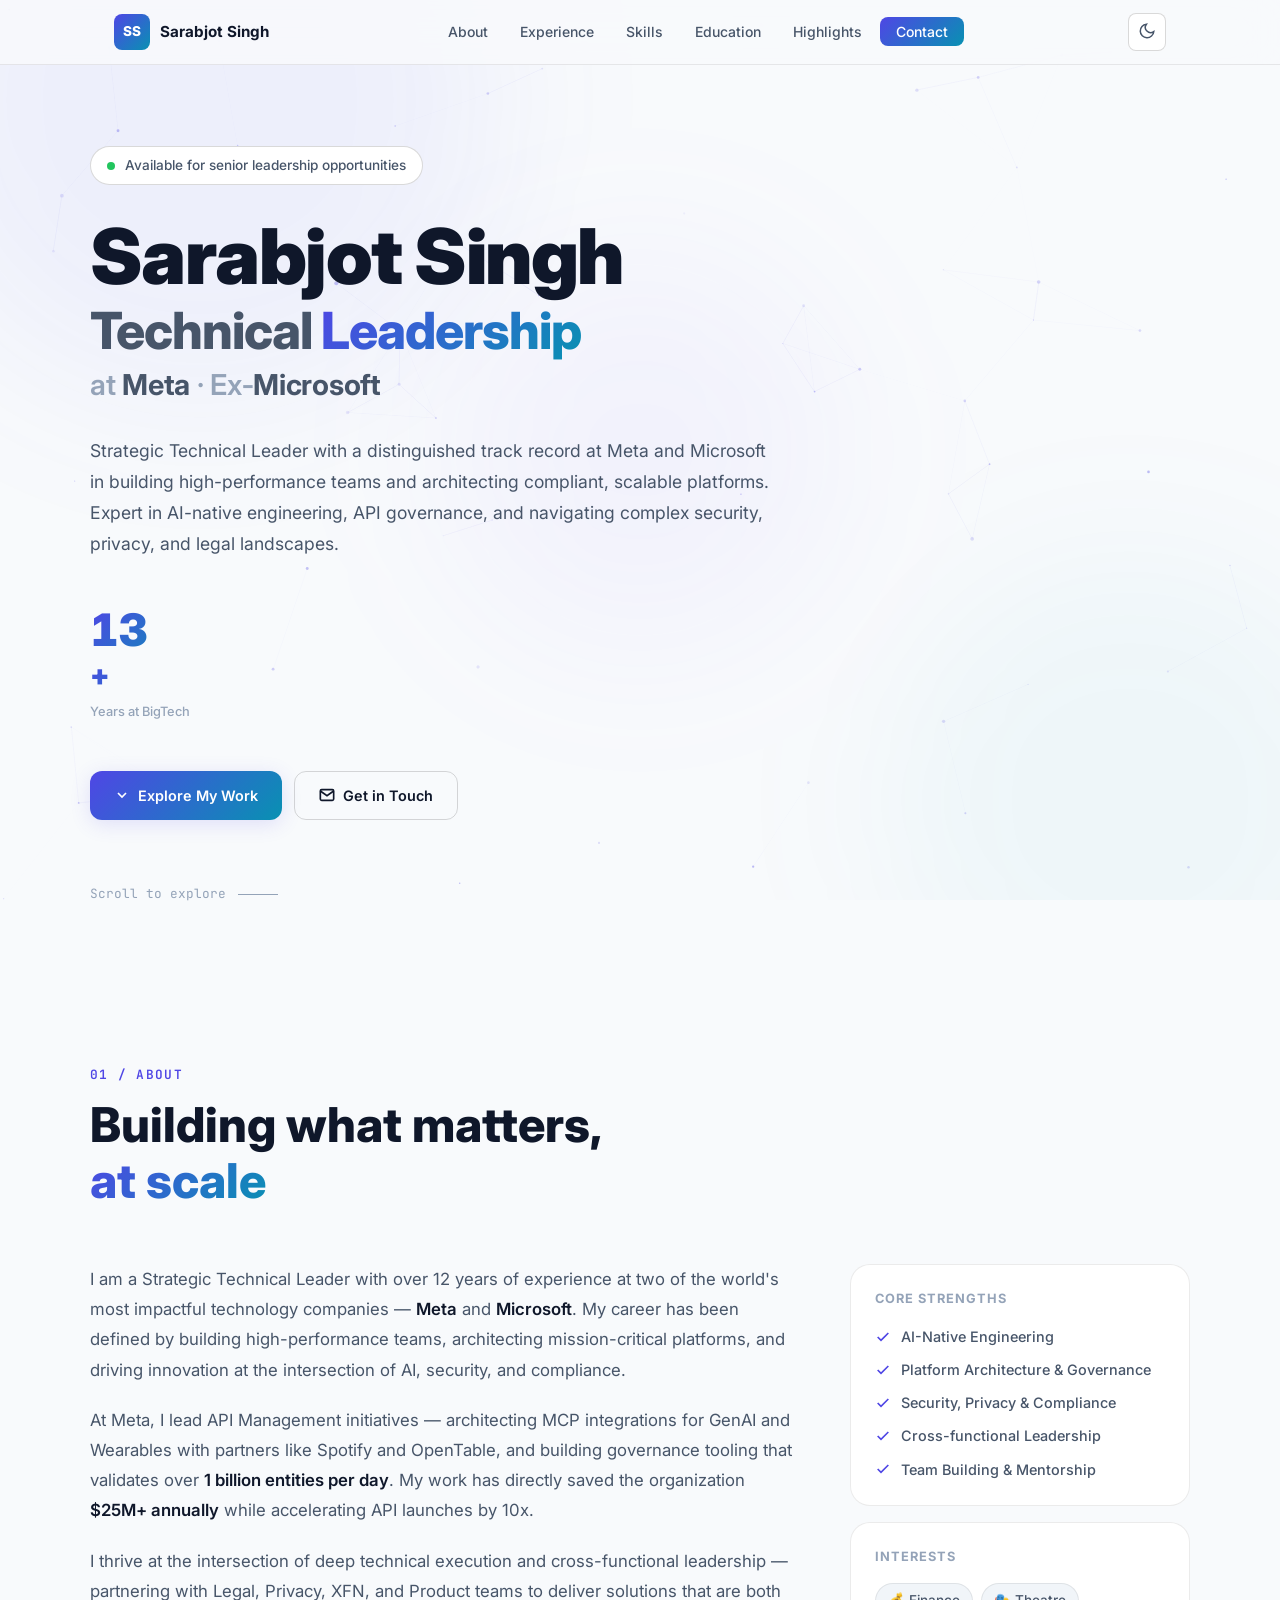
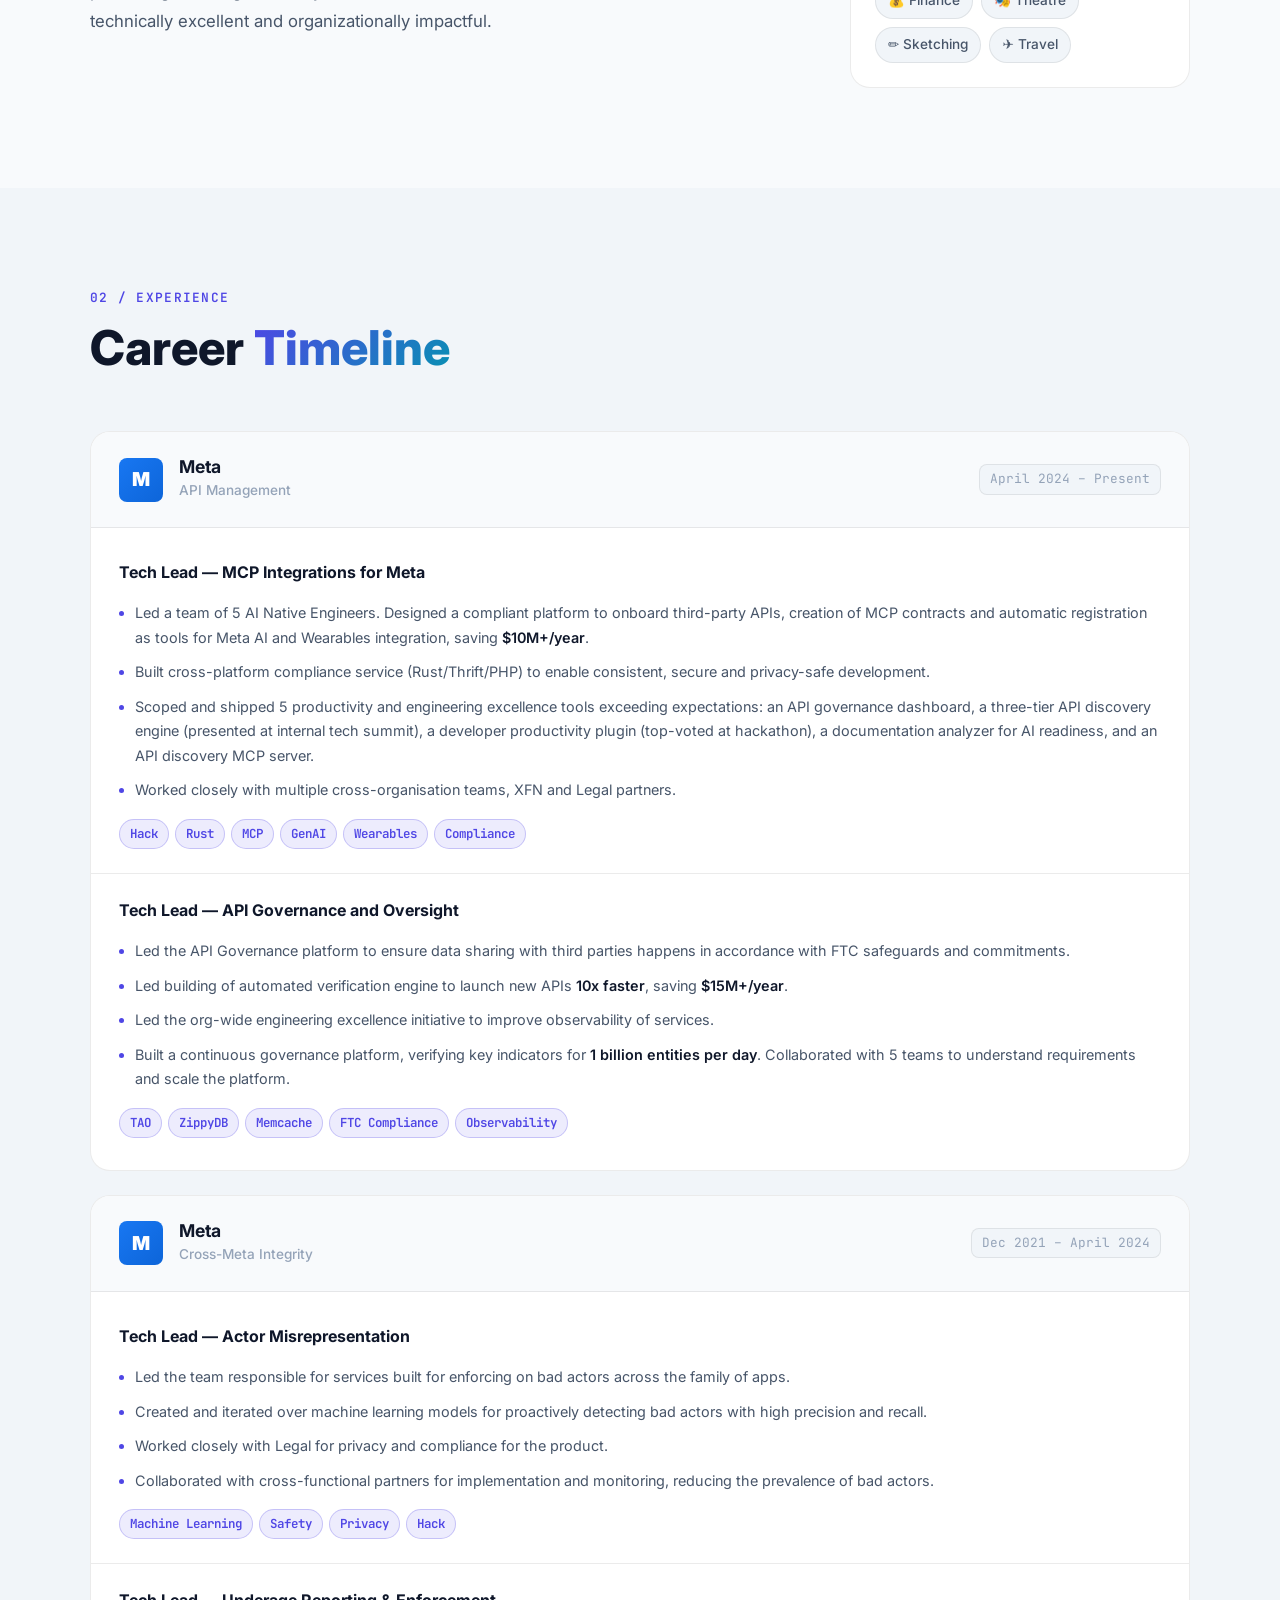
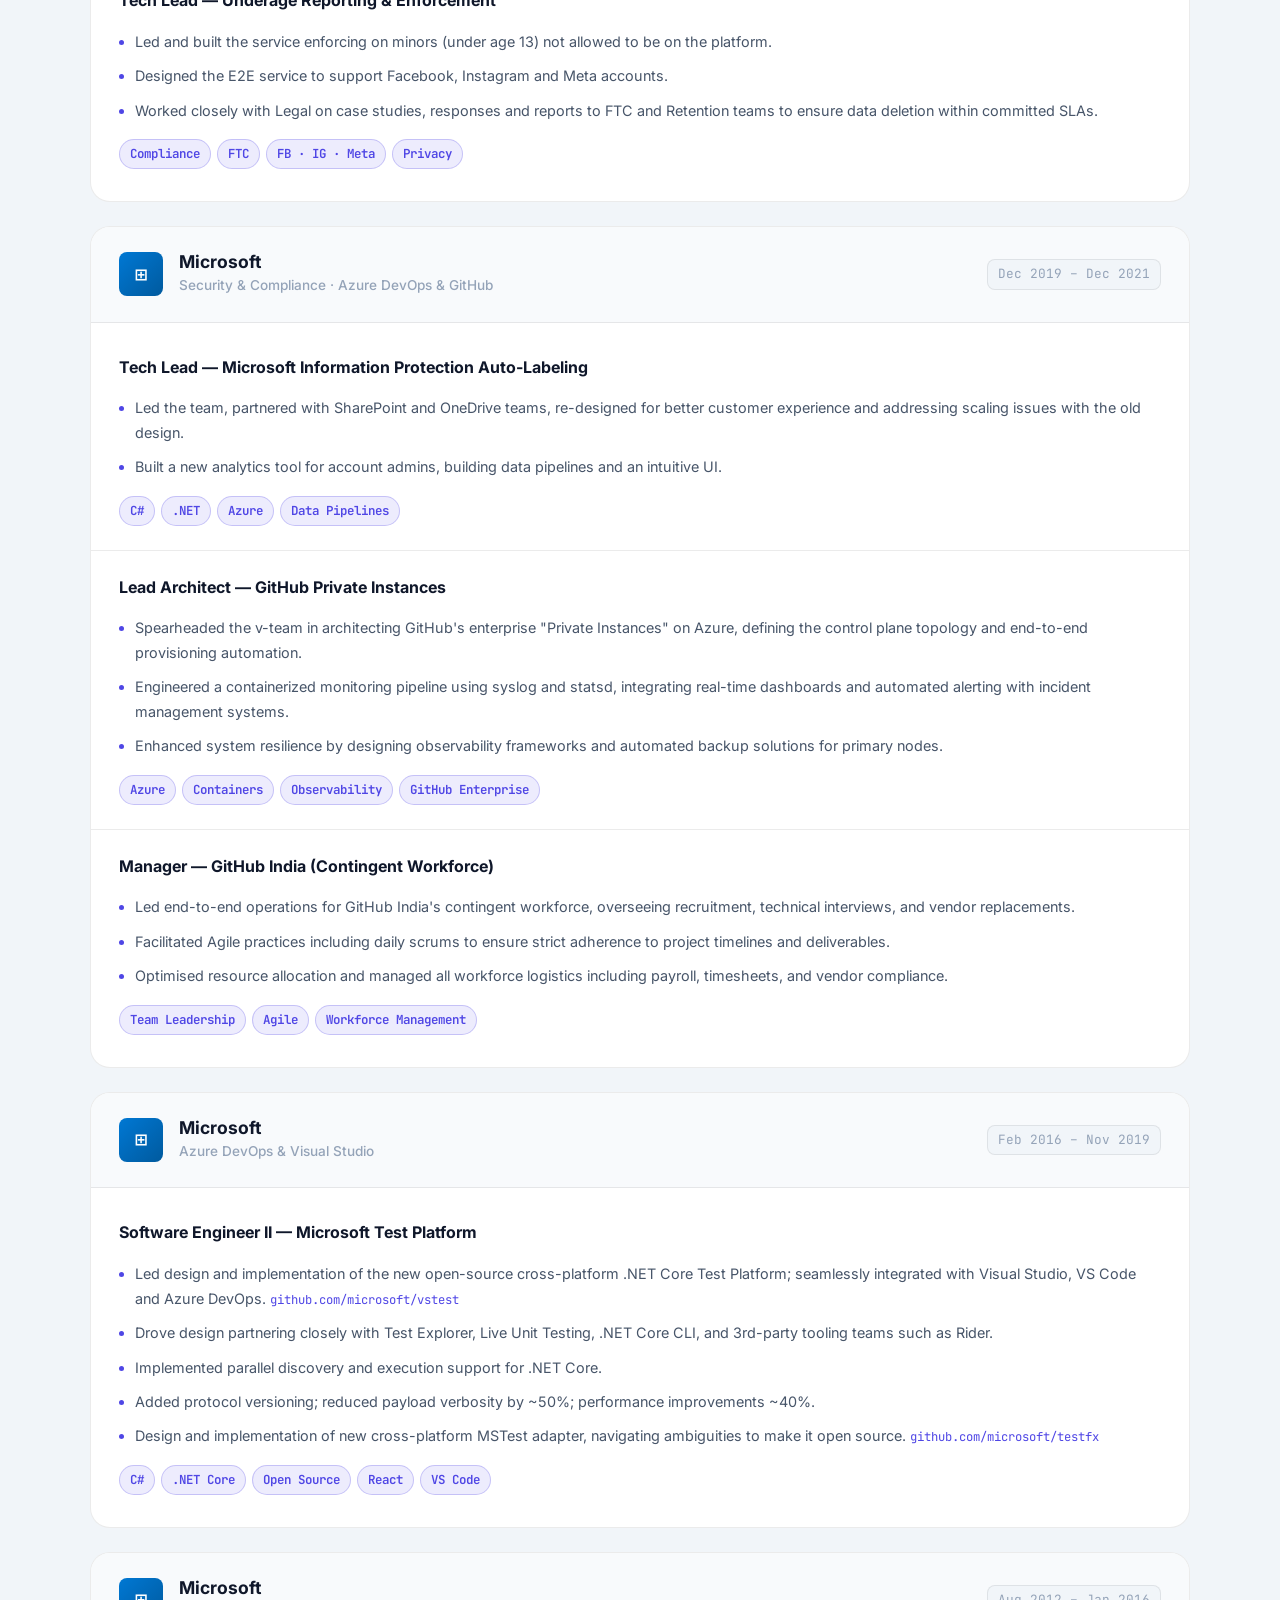
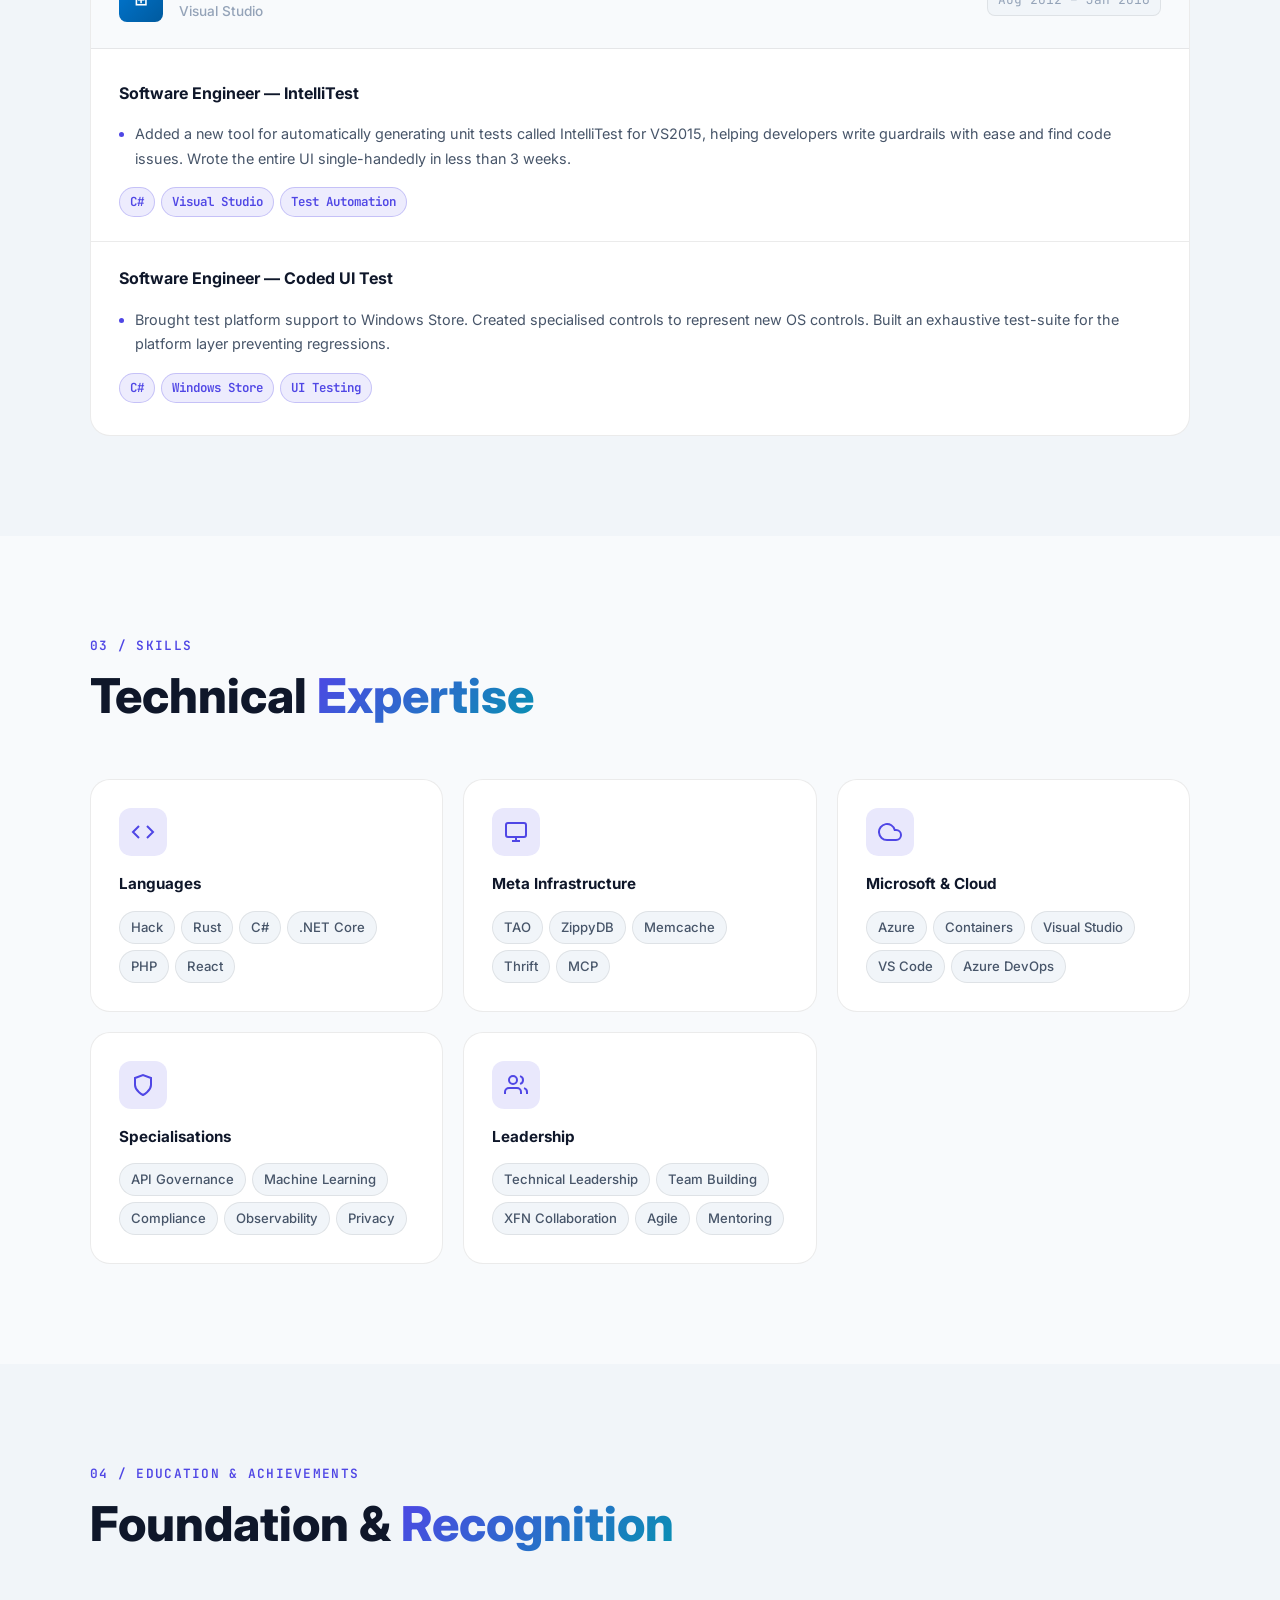
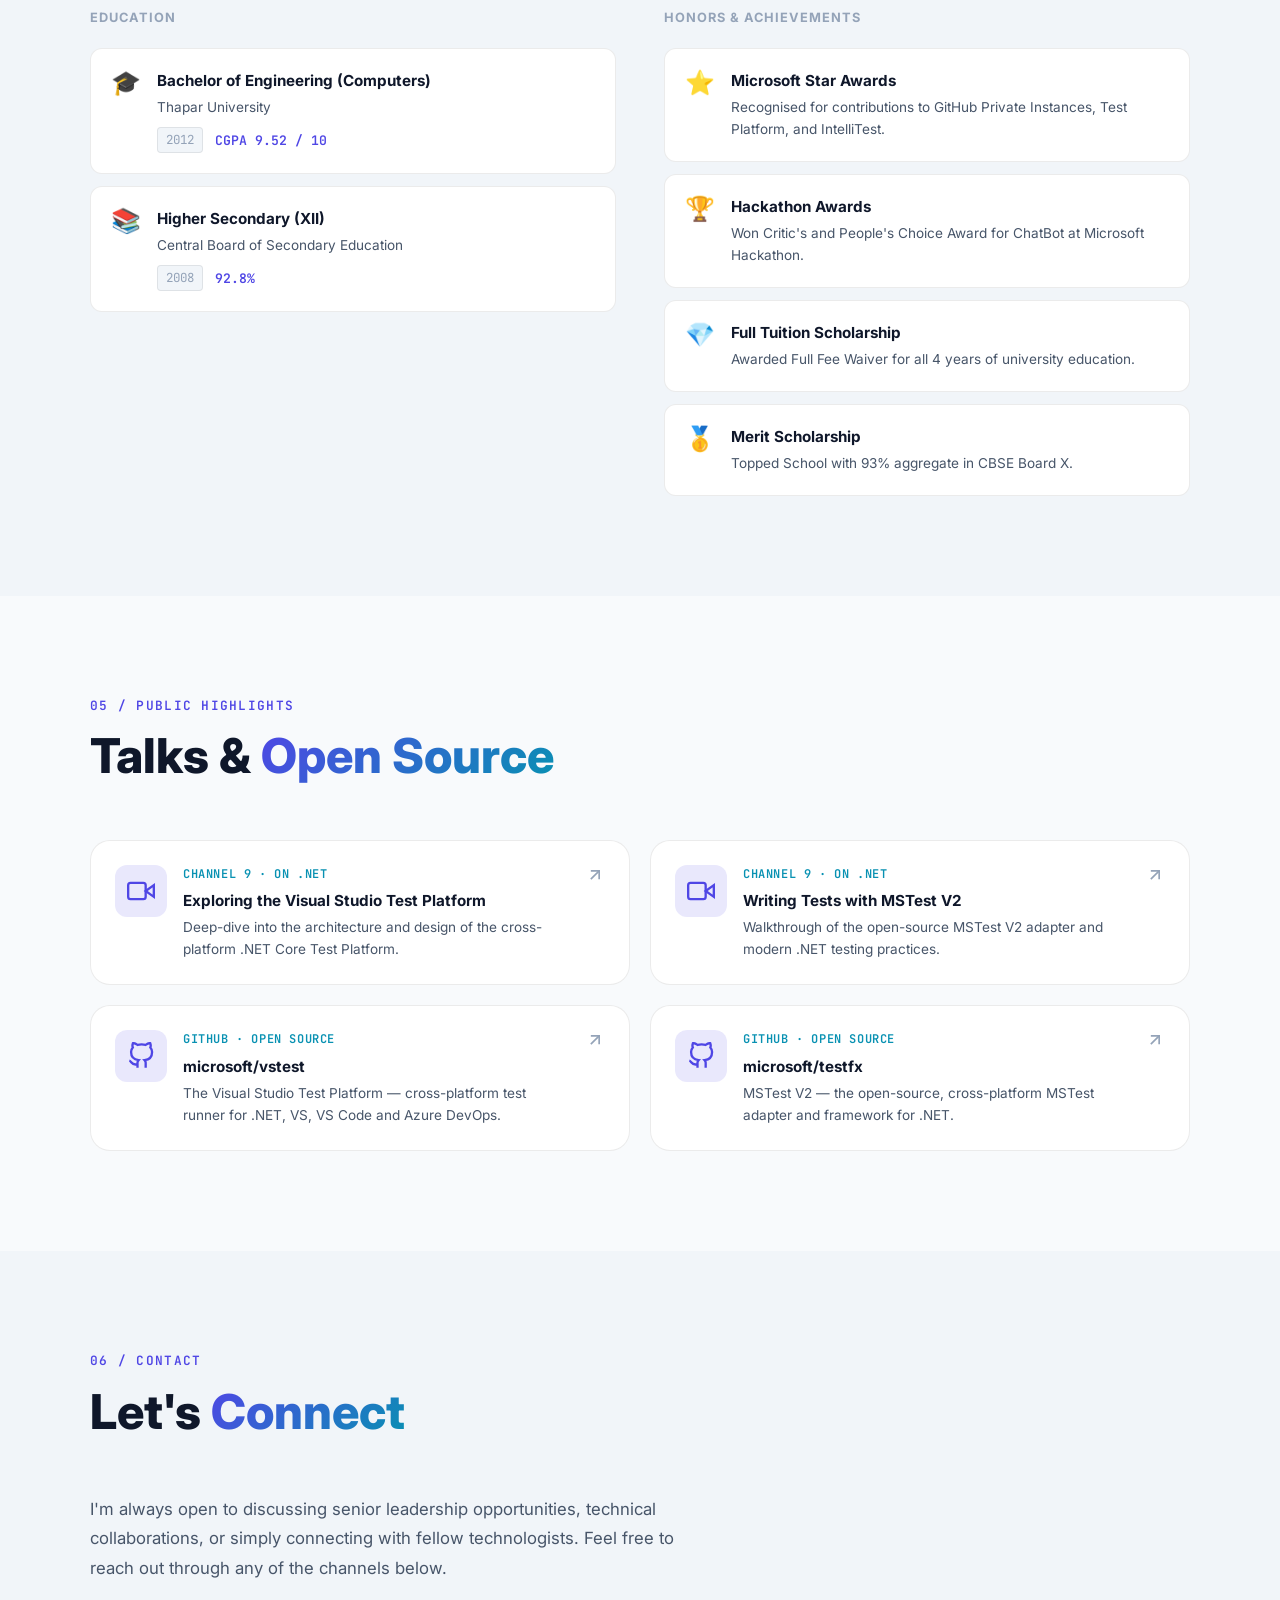
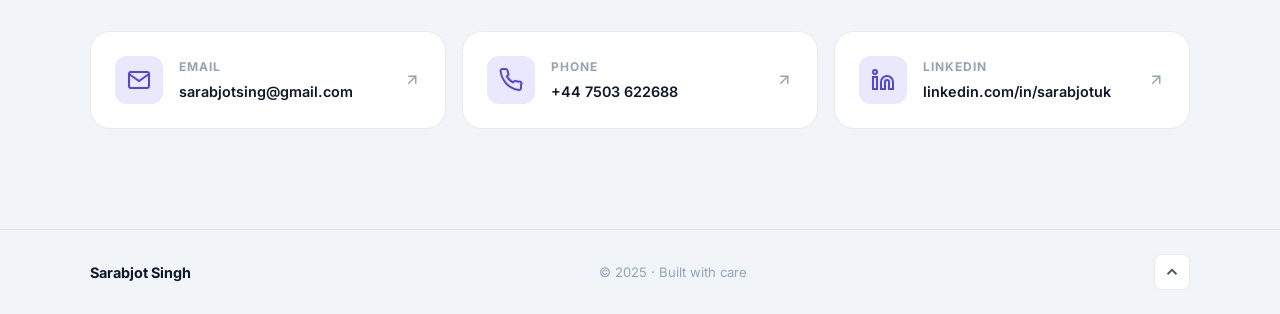
==== commit 8e8b4783: "Fix hero stats: 13+ years, remove savings and entities stats" ====
--- a/index.html
+++ b/index.html
@@ -83,18 +83,8 @@
         </p>
         <div class="hero-stats reveal reveal-delay-3">
           <div class="stat">
-            <span class="stat-num" data-target="12">0</span><span class="stat-suffix">+</span>
+            <span class="stat-num" data-target="13">0</span><span class="stat-suffix">+</span>
             <span class="stat-label">Years at BigTech</span>
-          </div>
-          <div class="stat-divider"></div>
-          <div class="stat">
-            <span class="stat-prefix">$</span><span class="stat-num" data-target="25">0</span><span class="stat-suffix">M+</span>
-            <span class="stat-label">Annual Savings Driven</span>
-          </div>
-          <div class="stat-divider"></div>
-          <div class="stat">
-            <span class="stat-num" data-target="1">0</span><span class="stat-suffix">B+</span>
-            <span class="stat-label">Entities Validated/Day</span>
           </div>
         </div>
         <div class="hero-actions reveal reveal-delay-4">
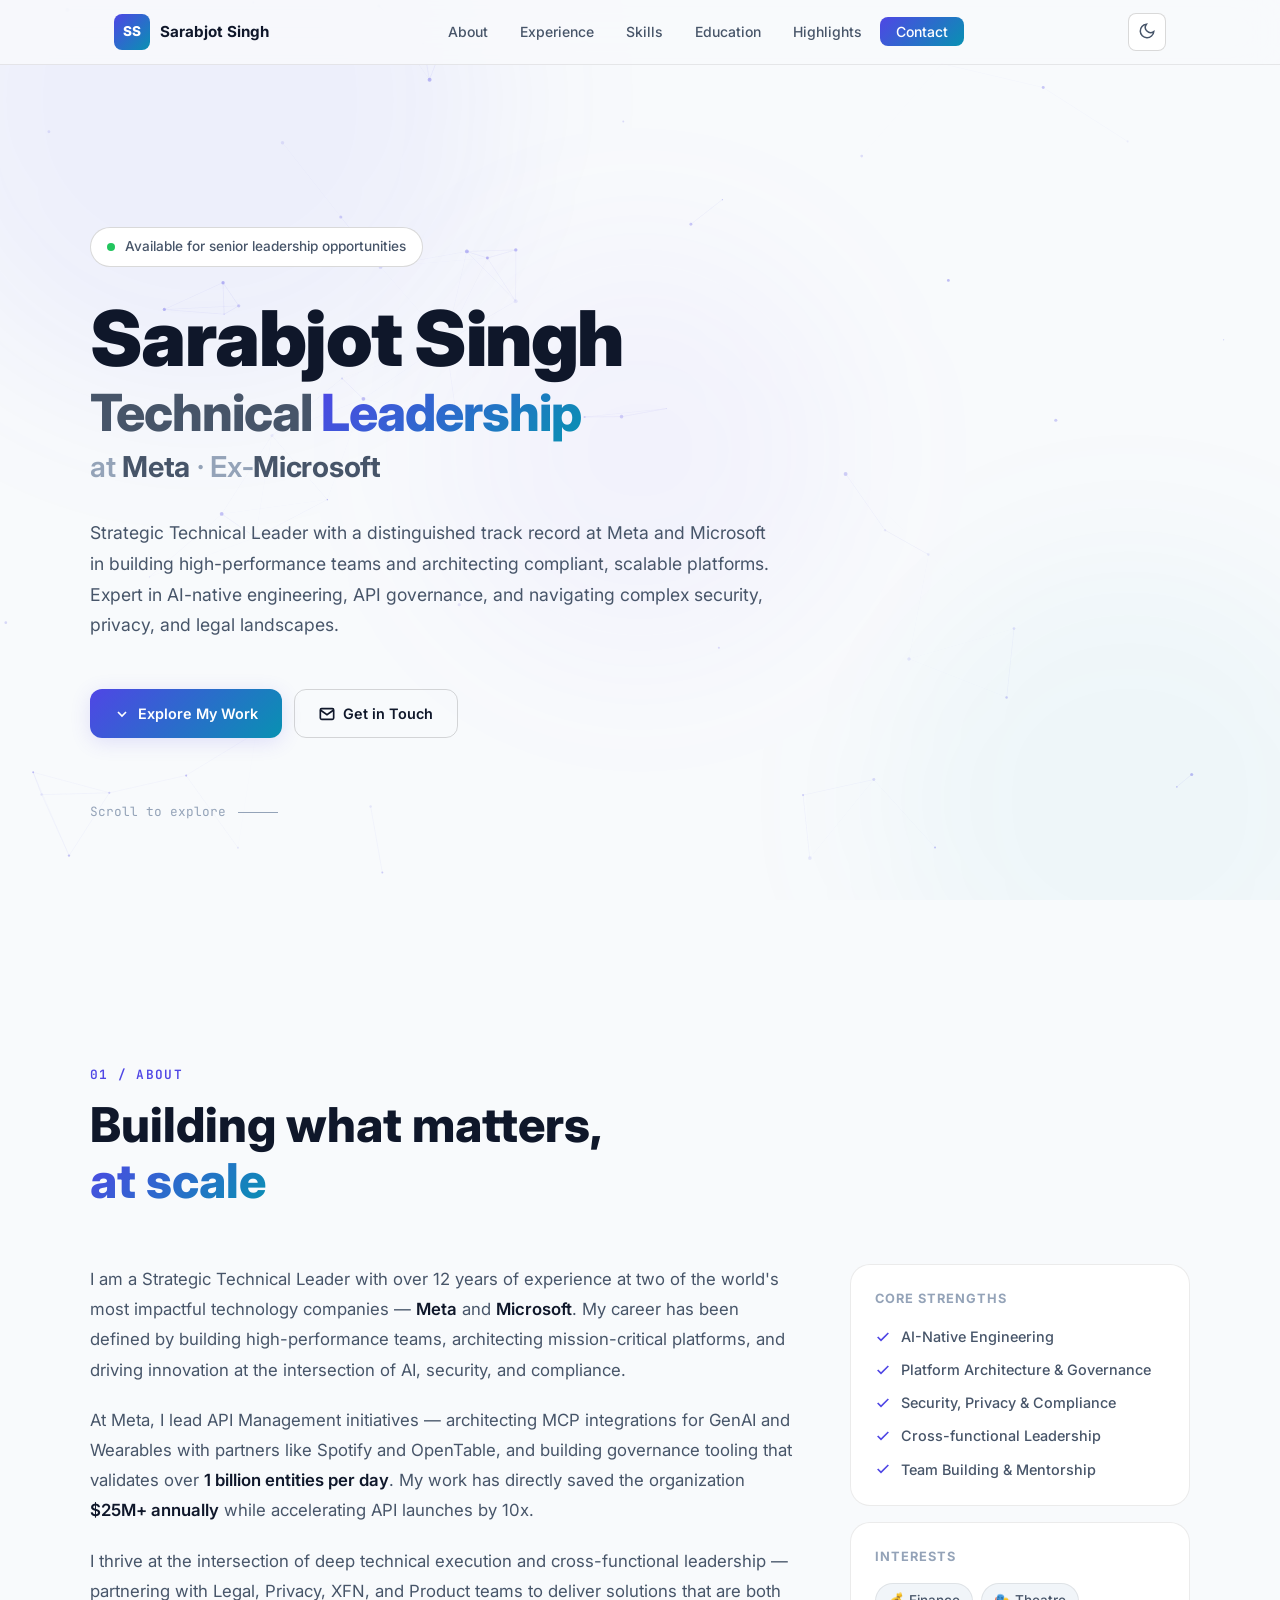
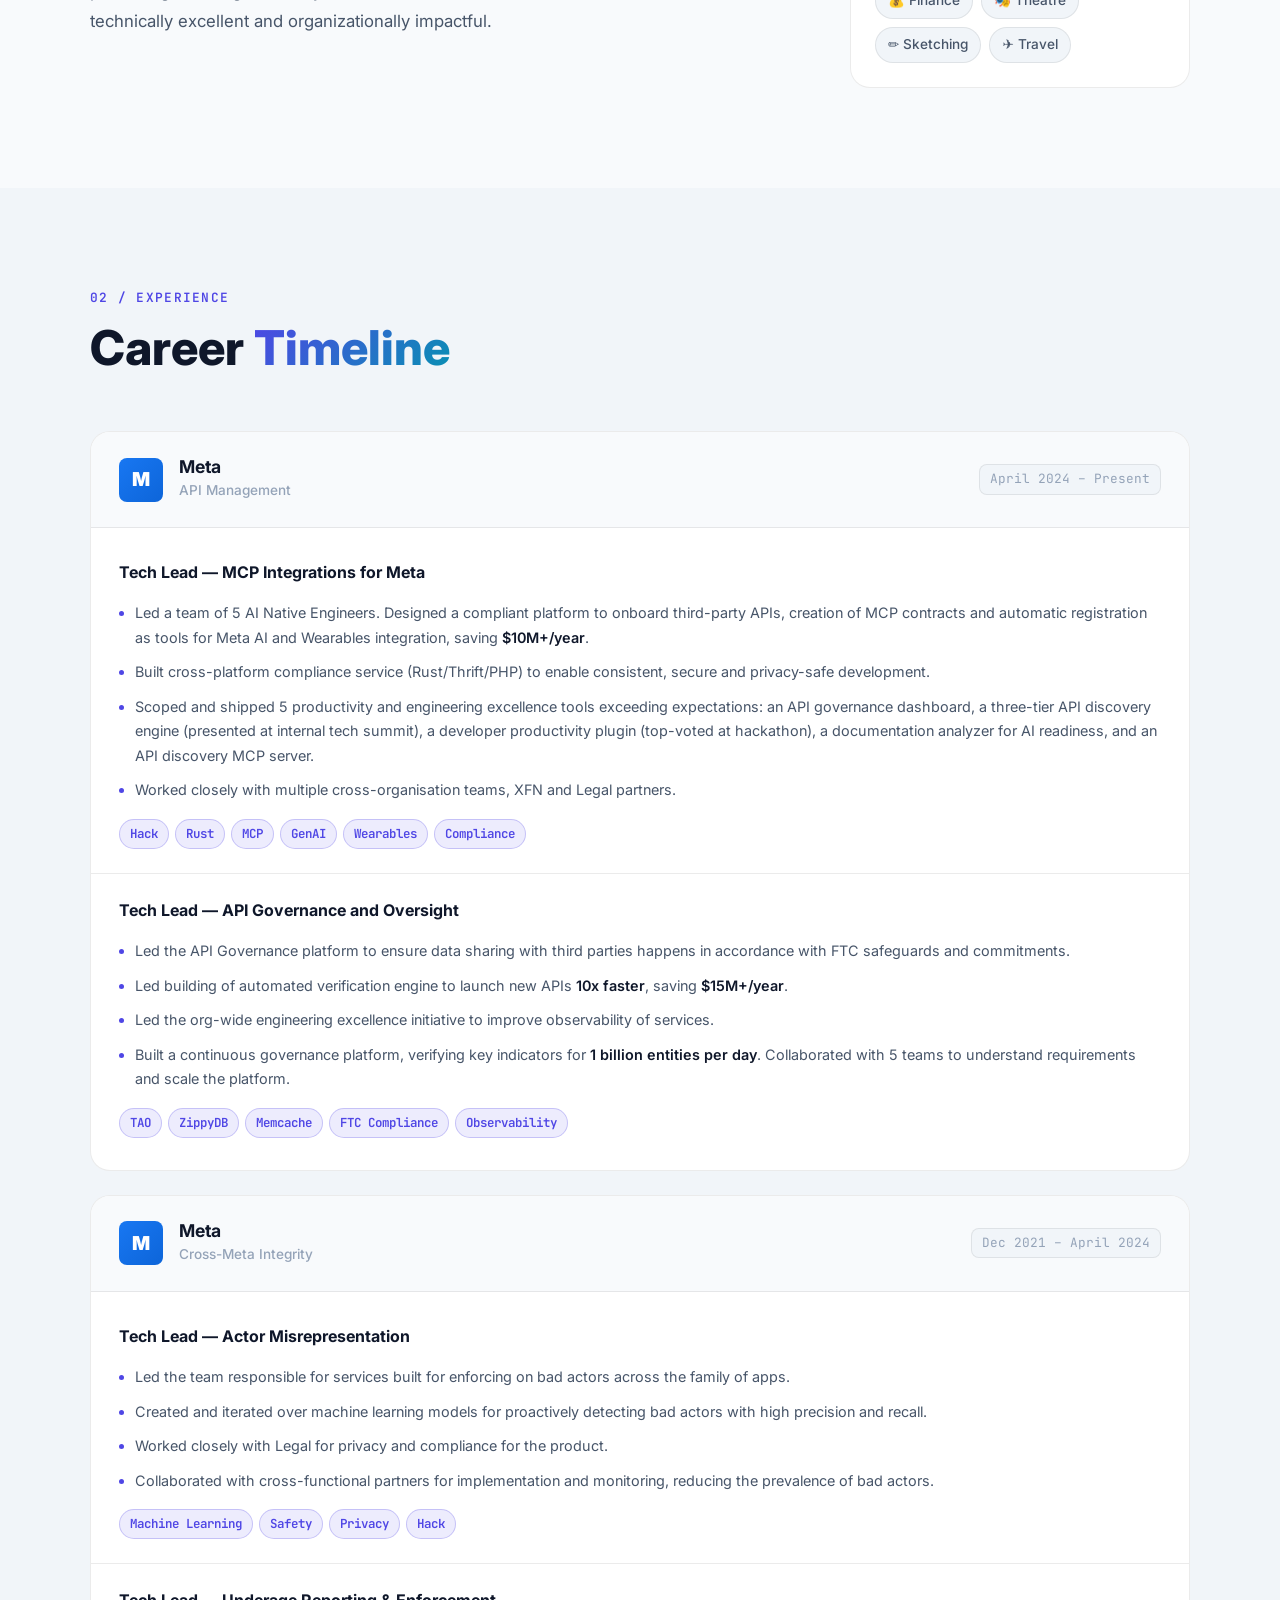
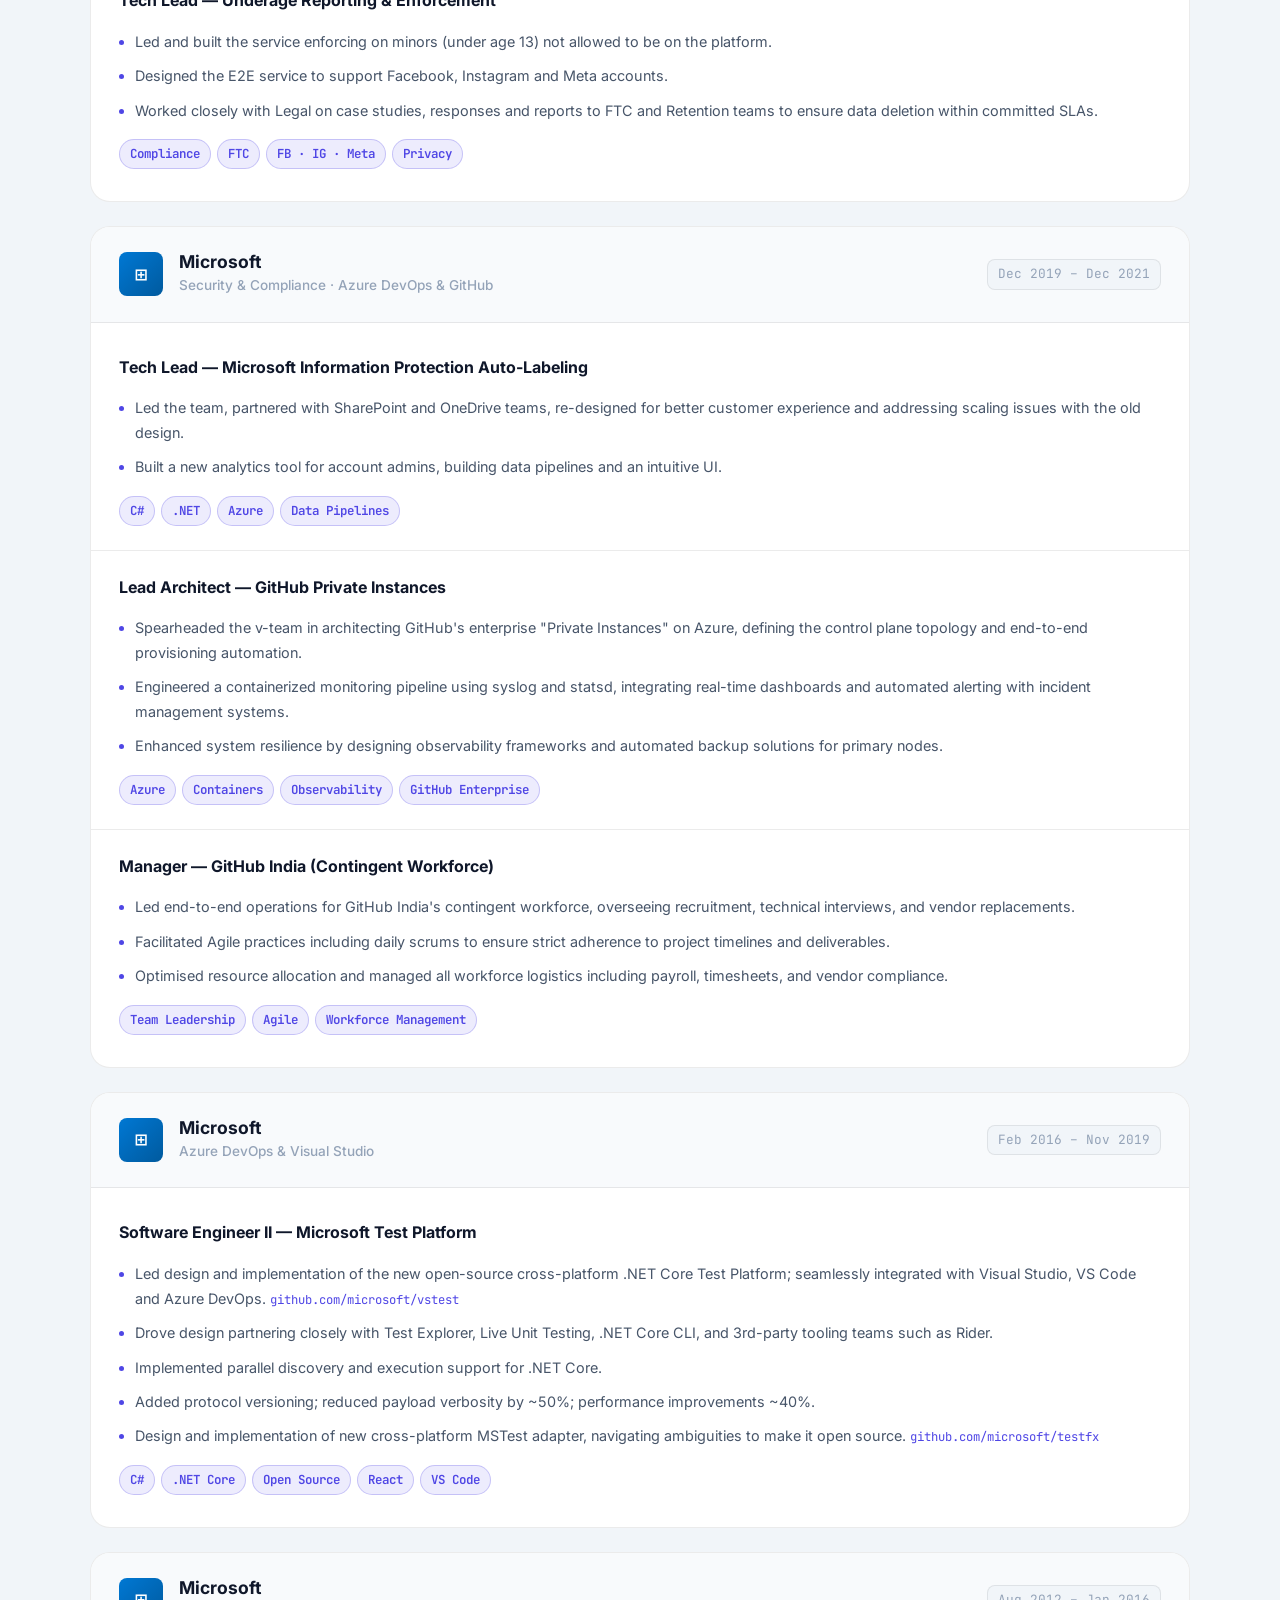
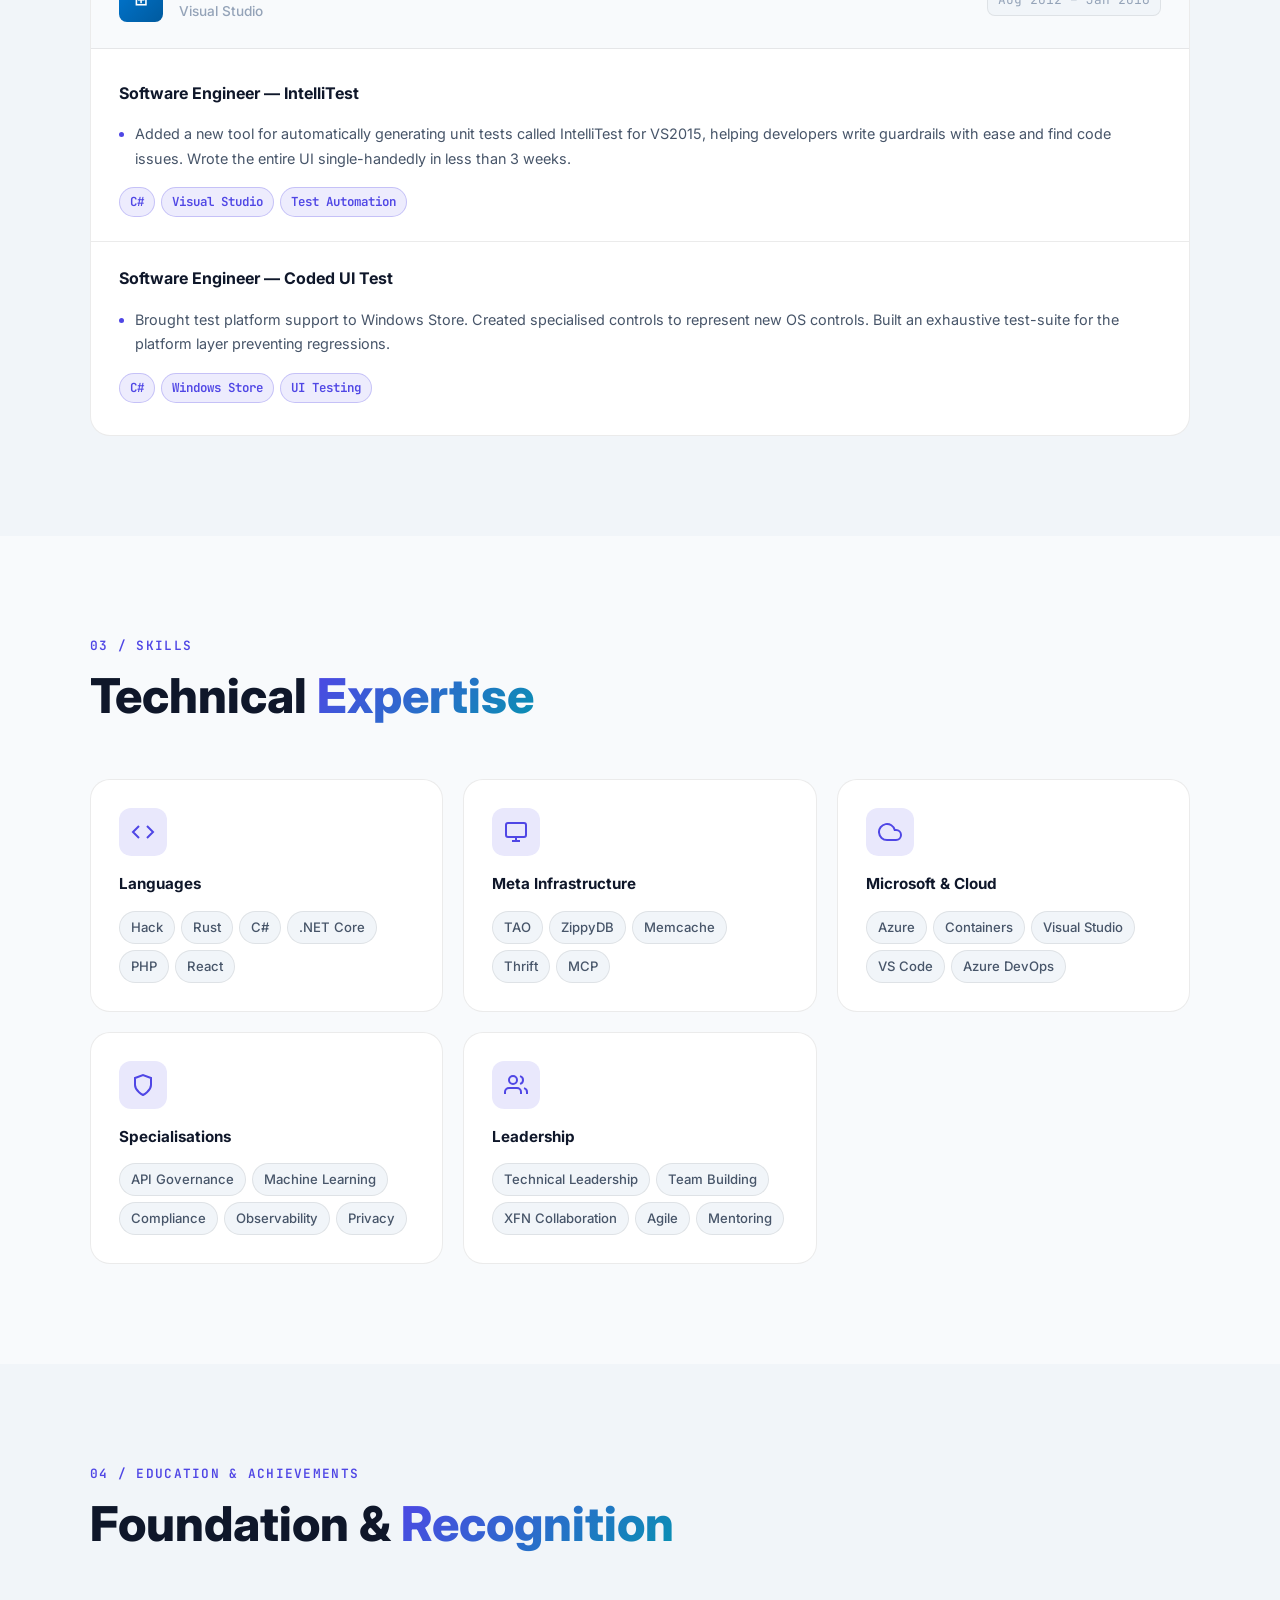
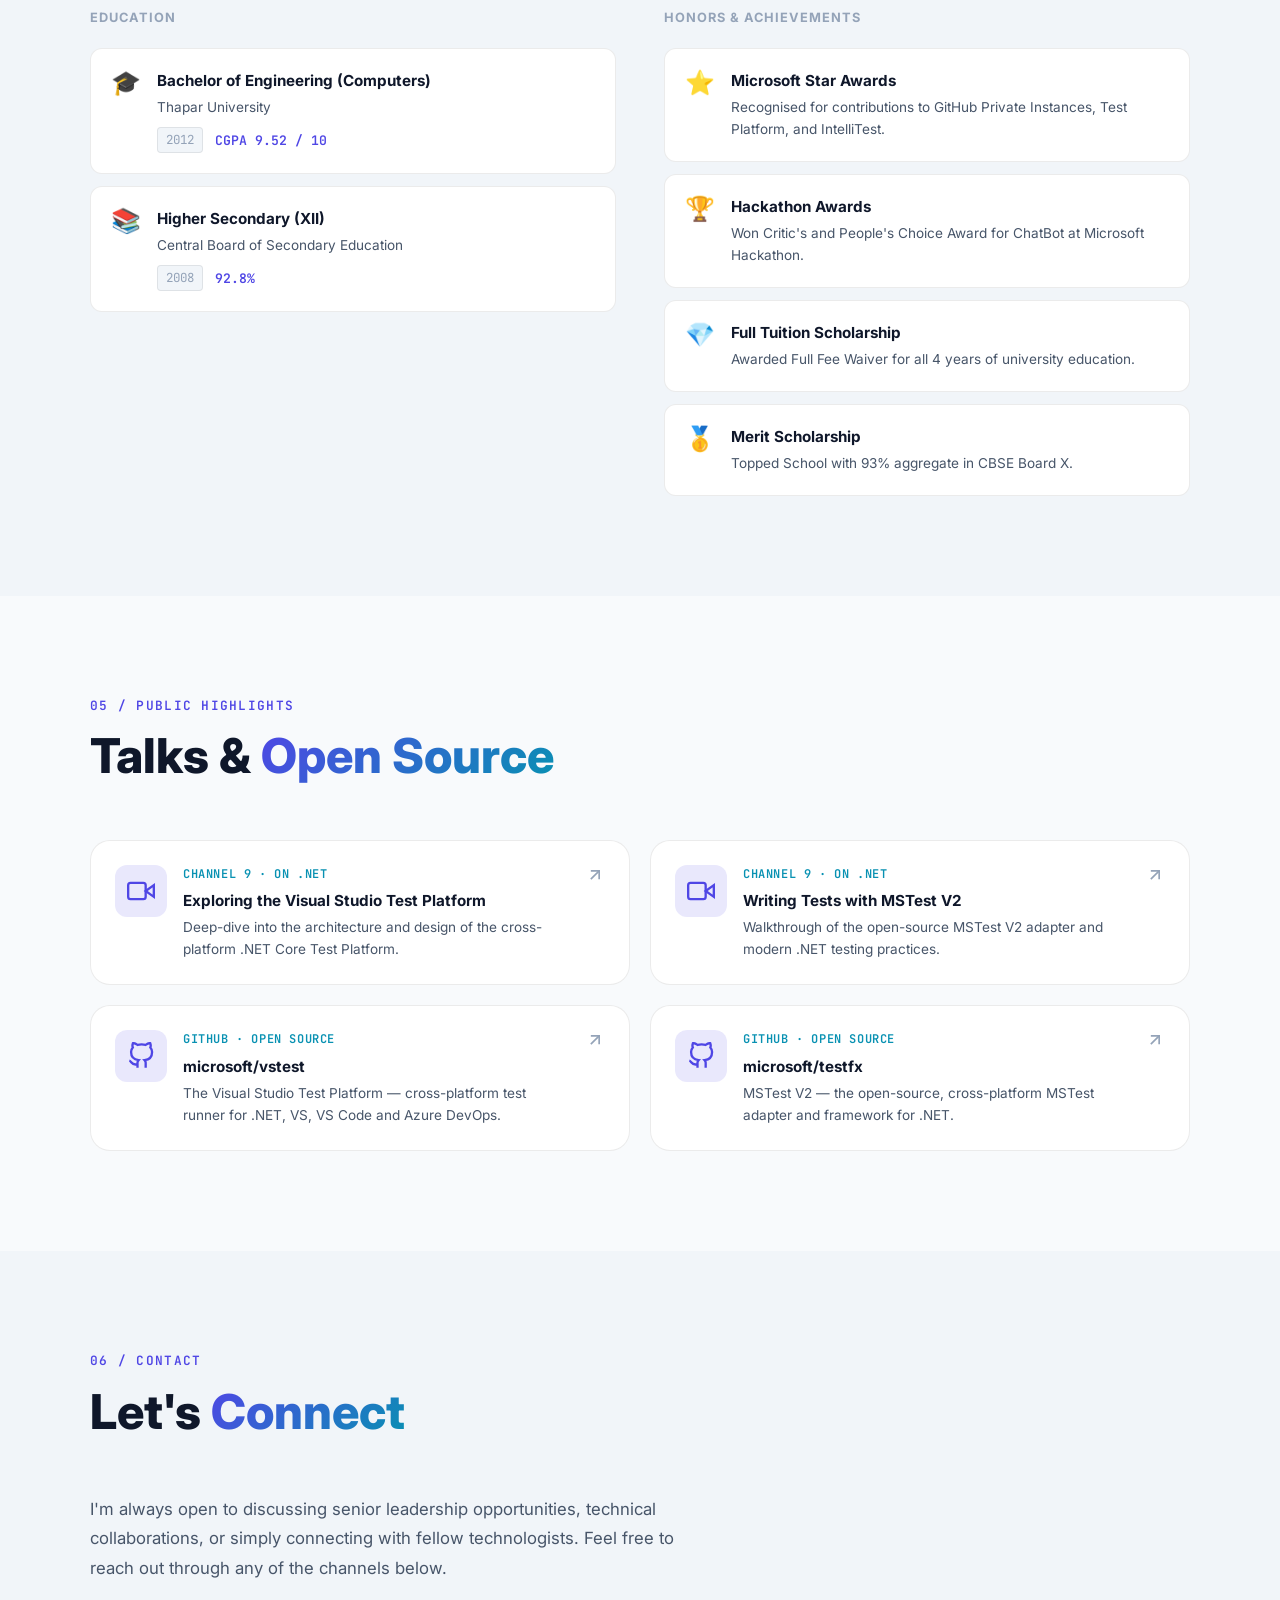
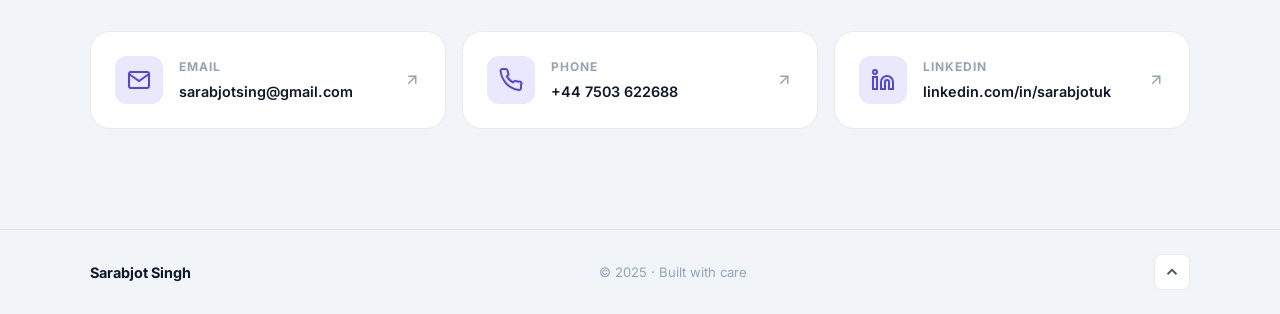
==== commit a12f0093: "Remove hero stats section entirely" ====
--- a/index.html
+++ b/index.html
@@ -81,12 +81,6 @@
         <p class="hero-summary reveal reveal-delay-2">
           Strategic Technical Leader with a distinguished track record at Meta and Microsoft in building high-performance teams and architecting compliant, scalable platforms. Expert in AI-native engineering, API governance, and navigating complex security, privacy, and legal landscapes.
         </p>
-        <div class="hero-stats reveal reveal-delay-3">
-          <div class="stat">
-            <span class="stat-num" data-target="13">0</span><span class="stat-suffix">+</span>
-            <span class="stat-label">Years at BigTech</span>
-          </div>
-        </div>
         <div class="hero-actions reveal reveal-delay-4">
           <a href="#experience" class="btn btn-primary">
             <svg width="16" height="16" viewBox="0 0 24 24" fill="none" stroke="currentColor" stroke-width="2.5"><polyline points="6 9 12 15 18 9"/></svg>
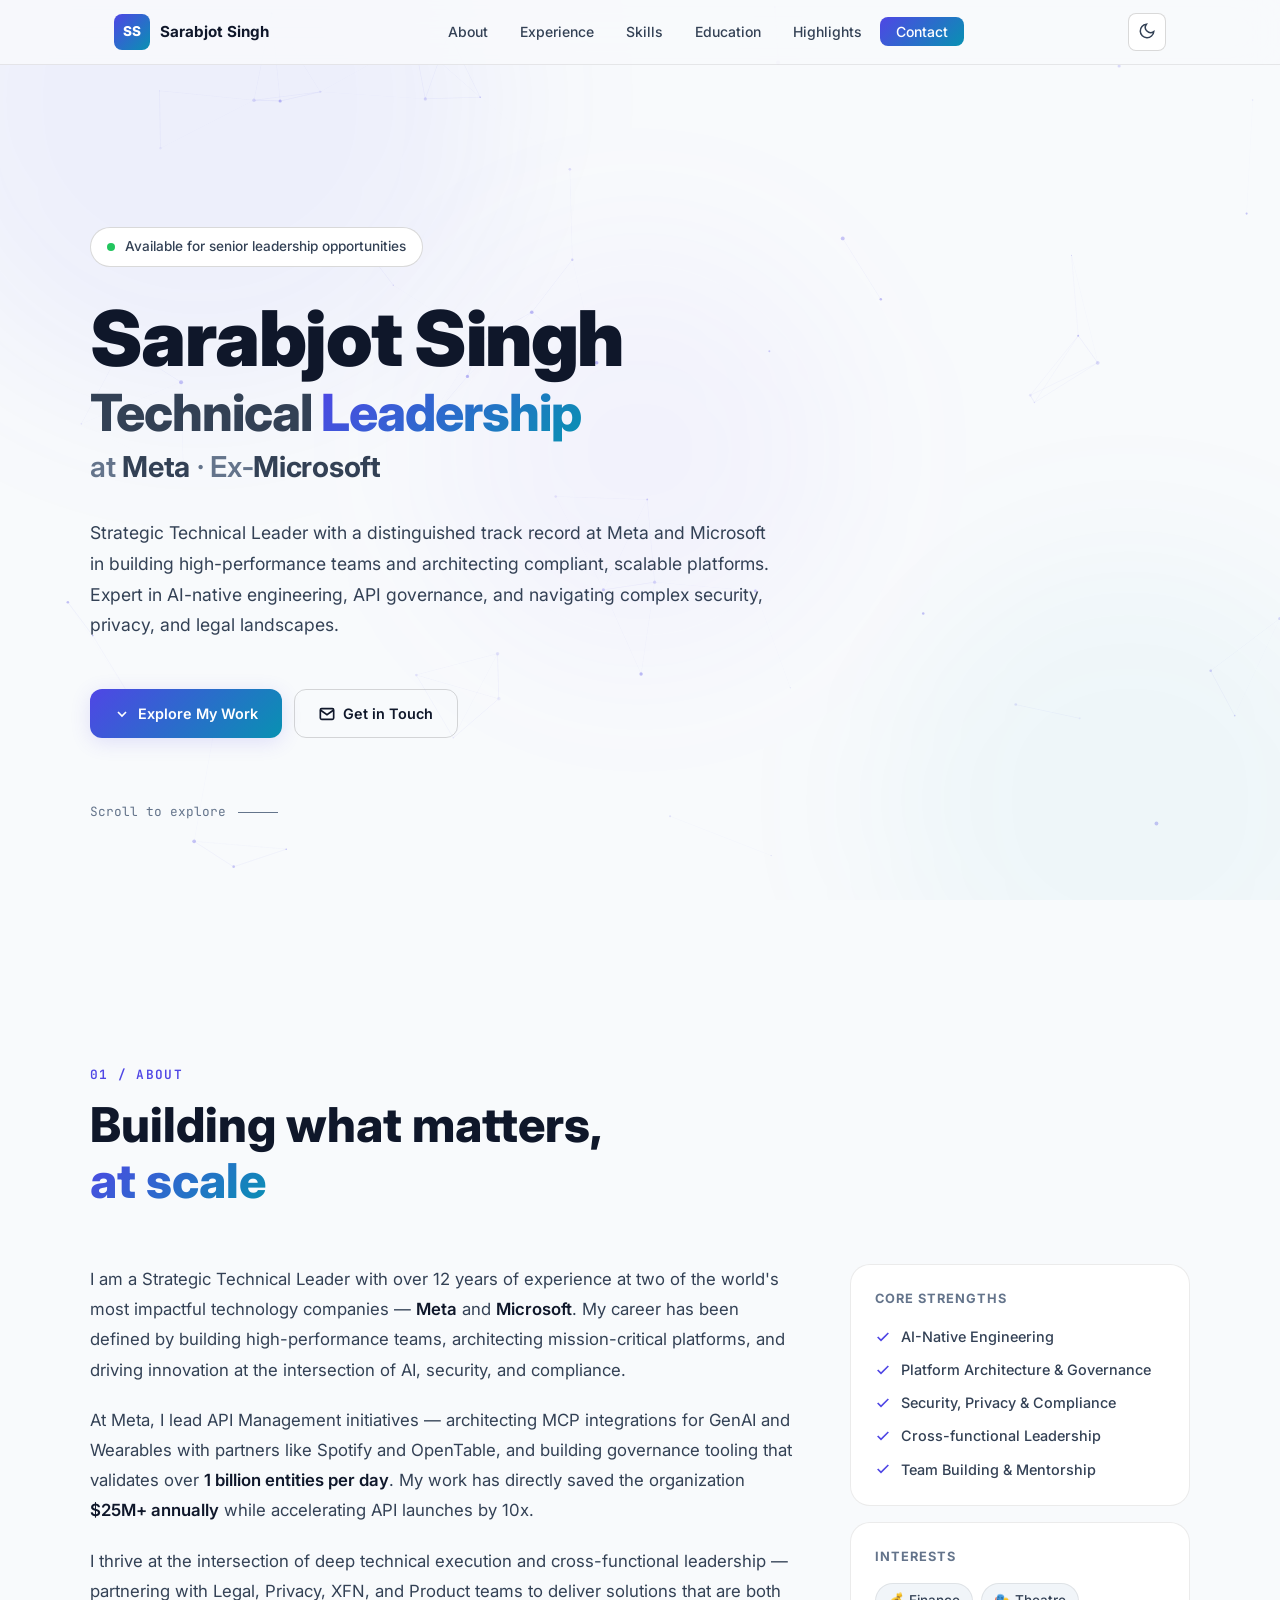
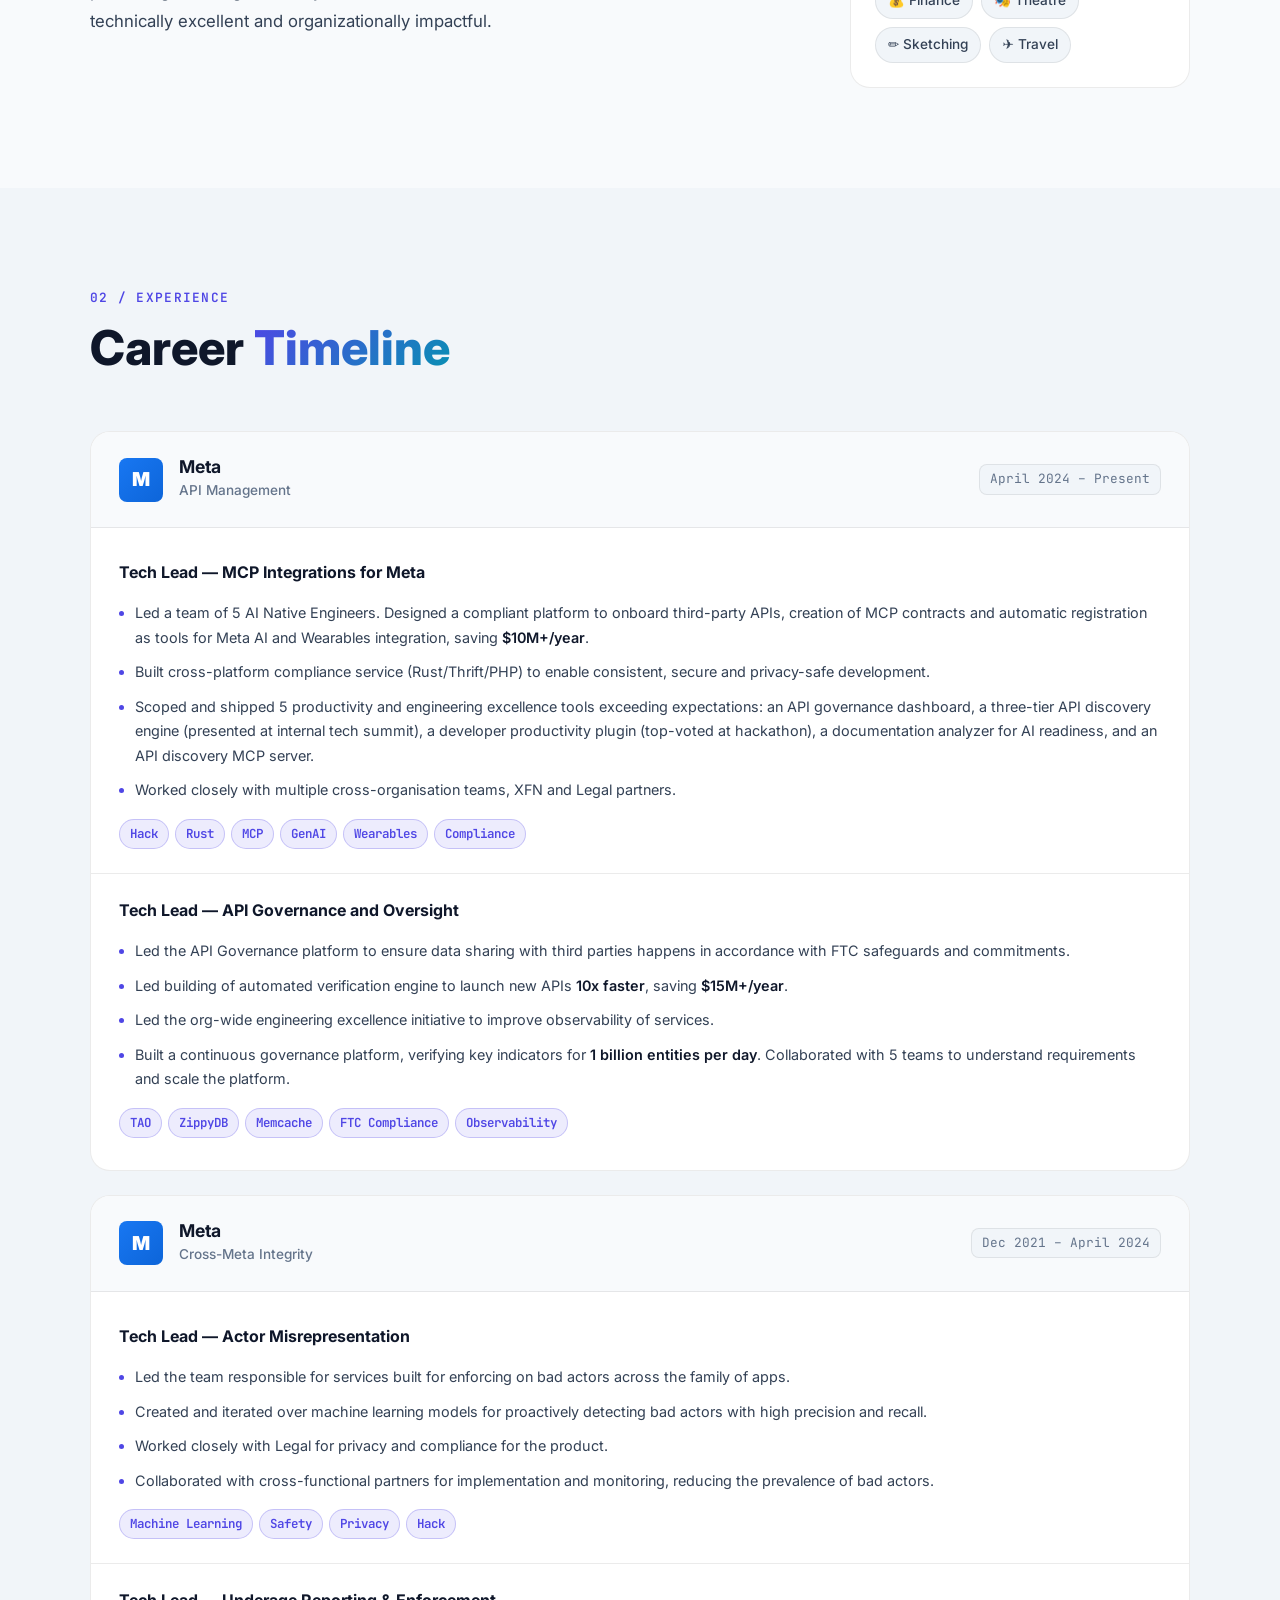
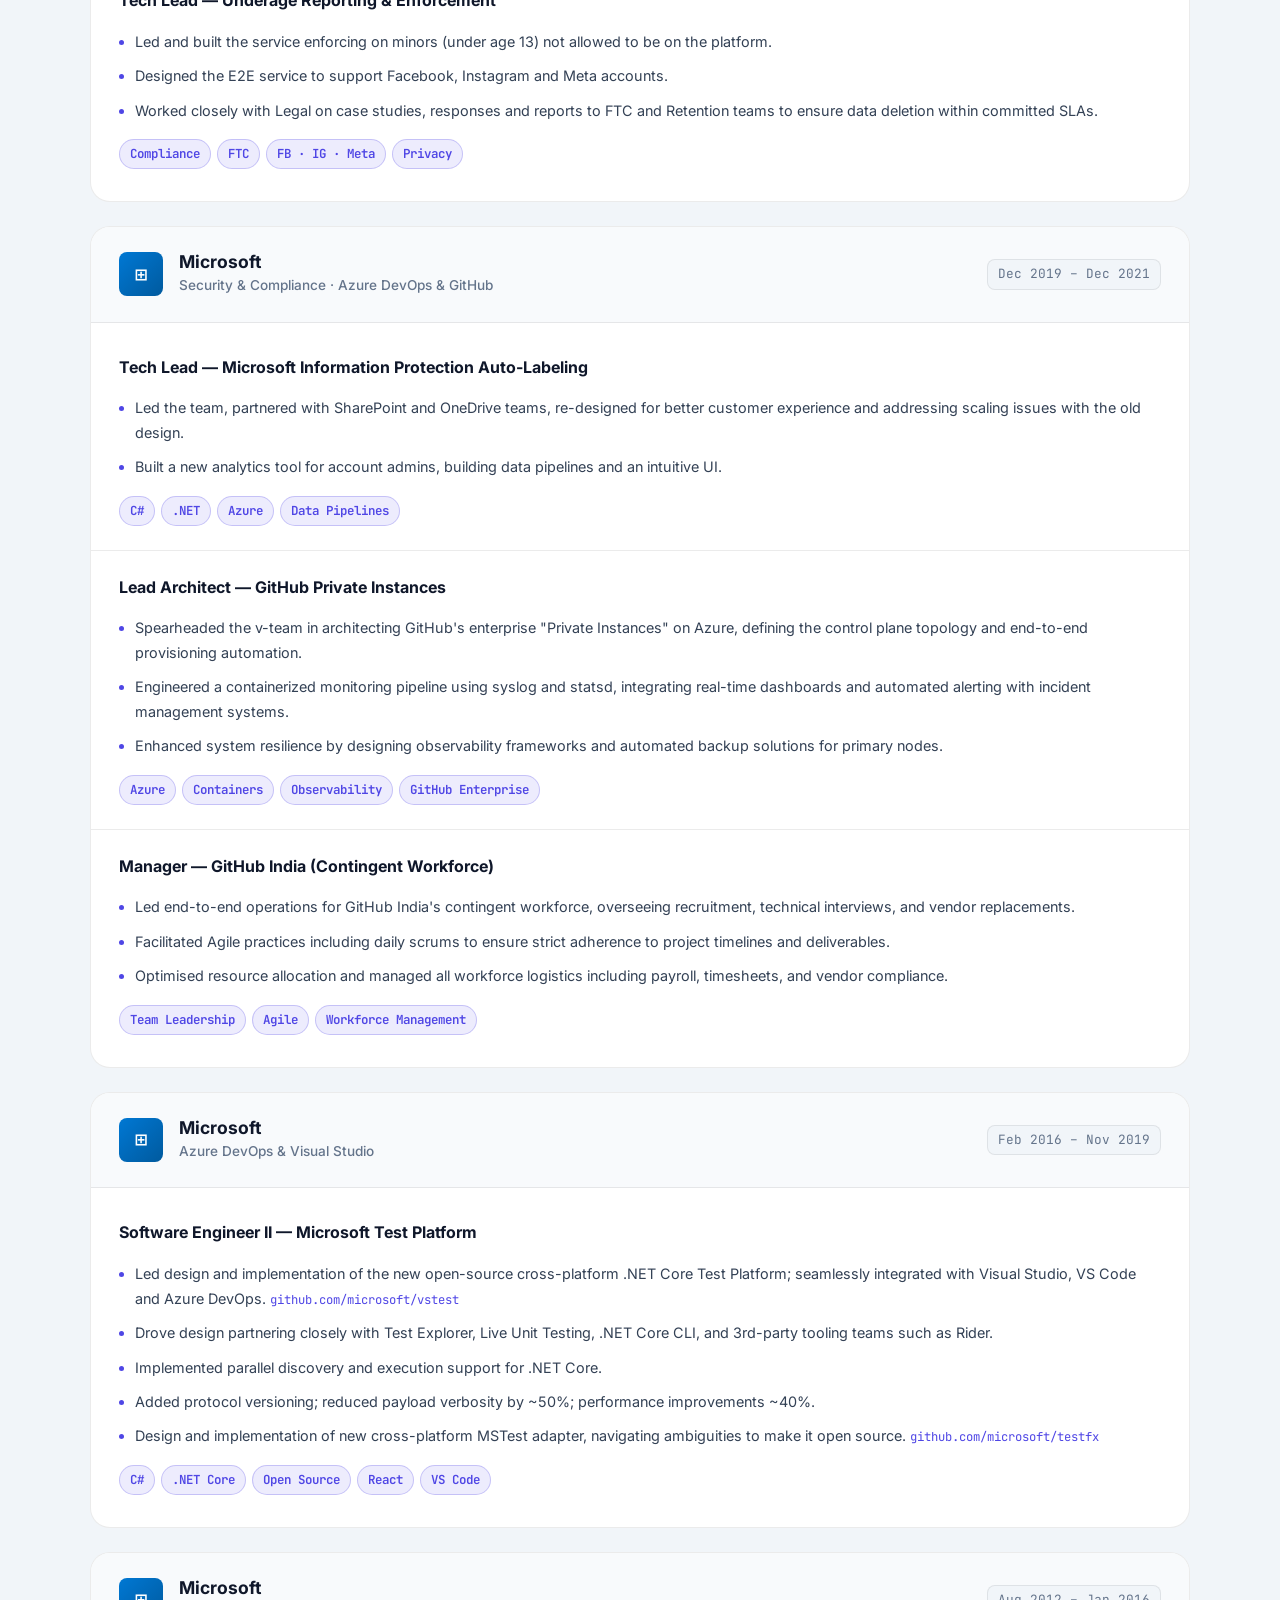
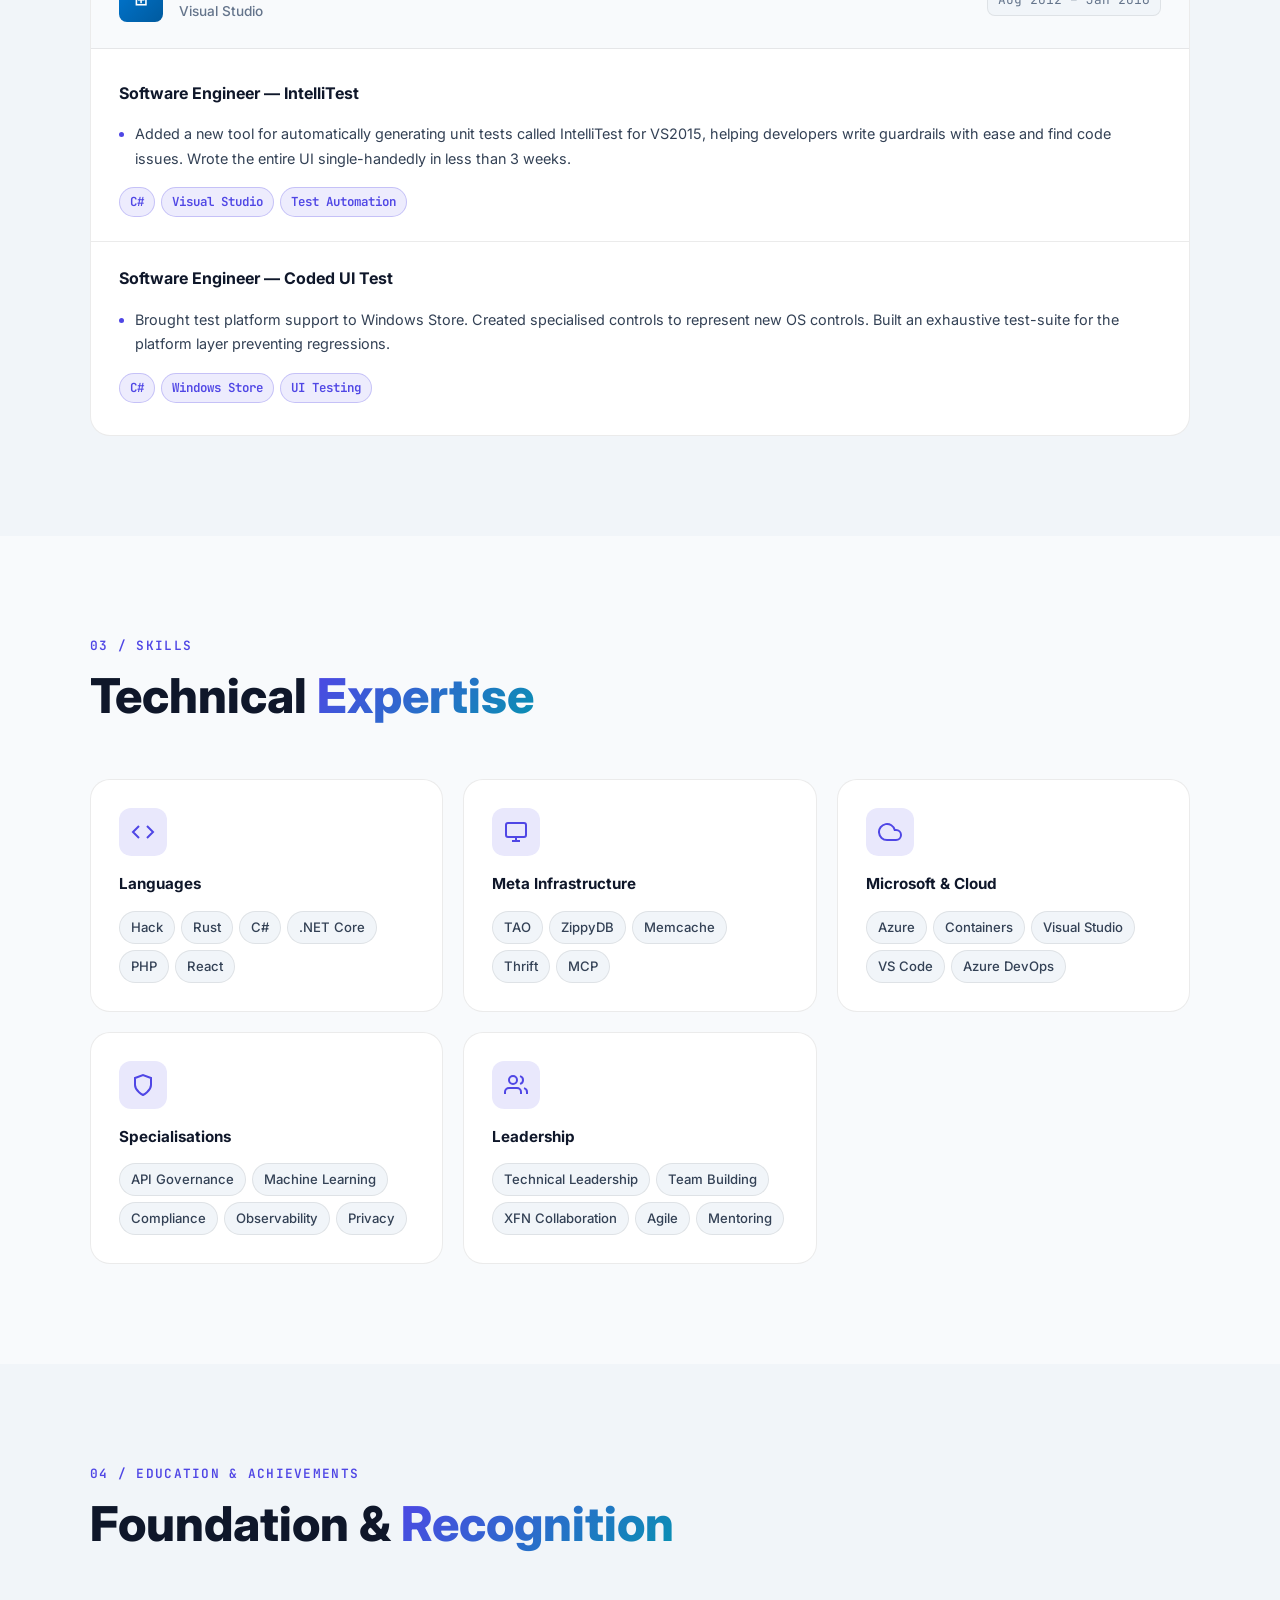
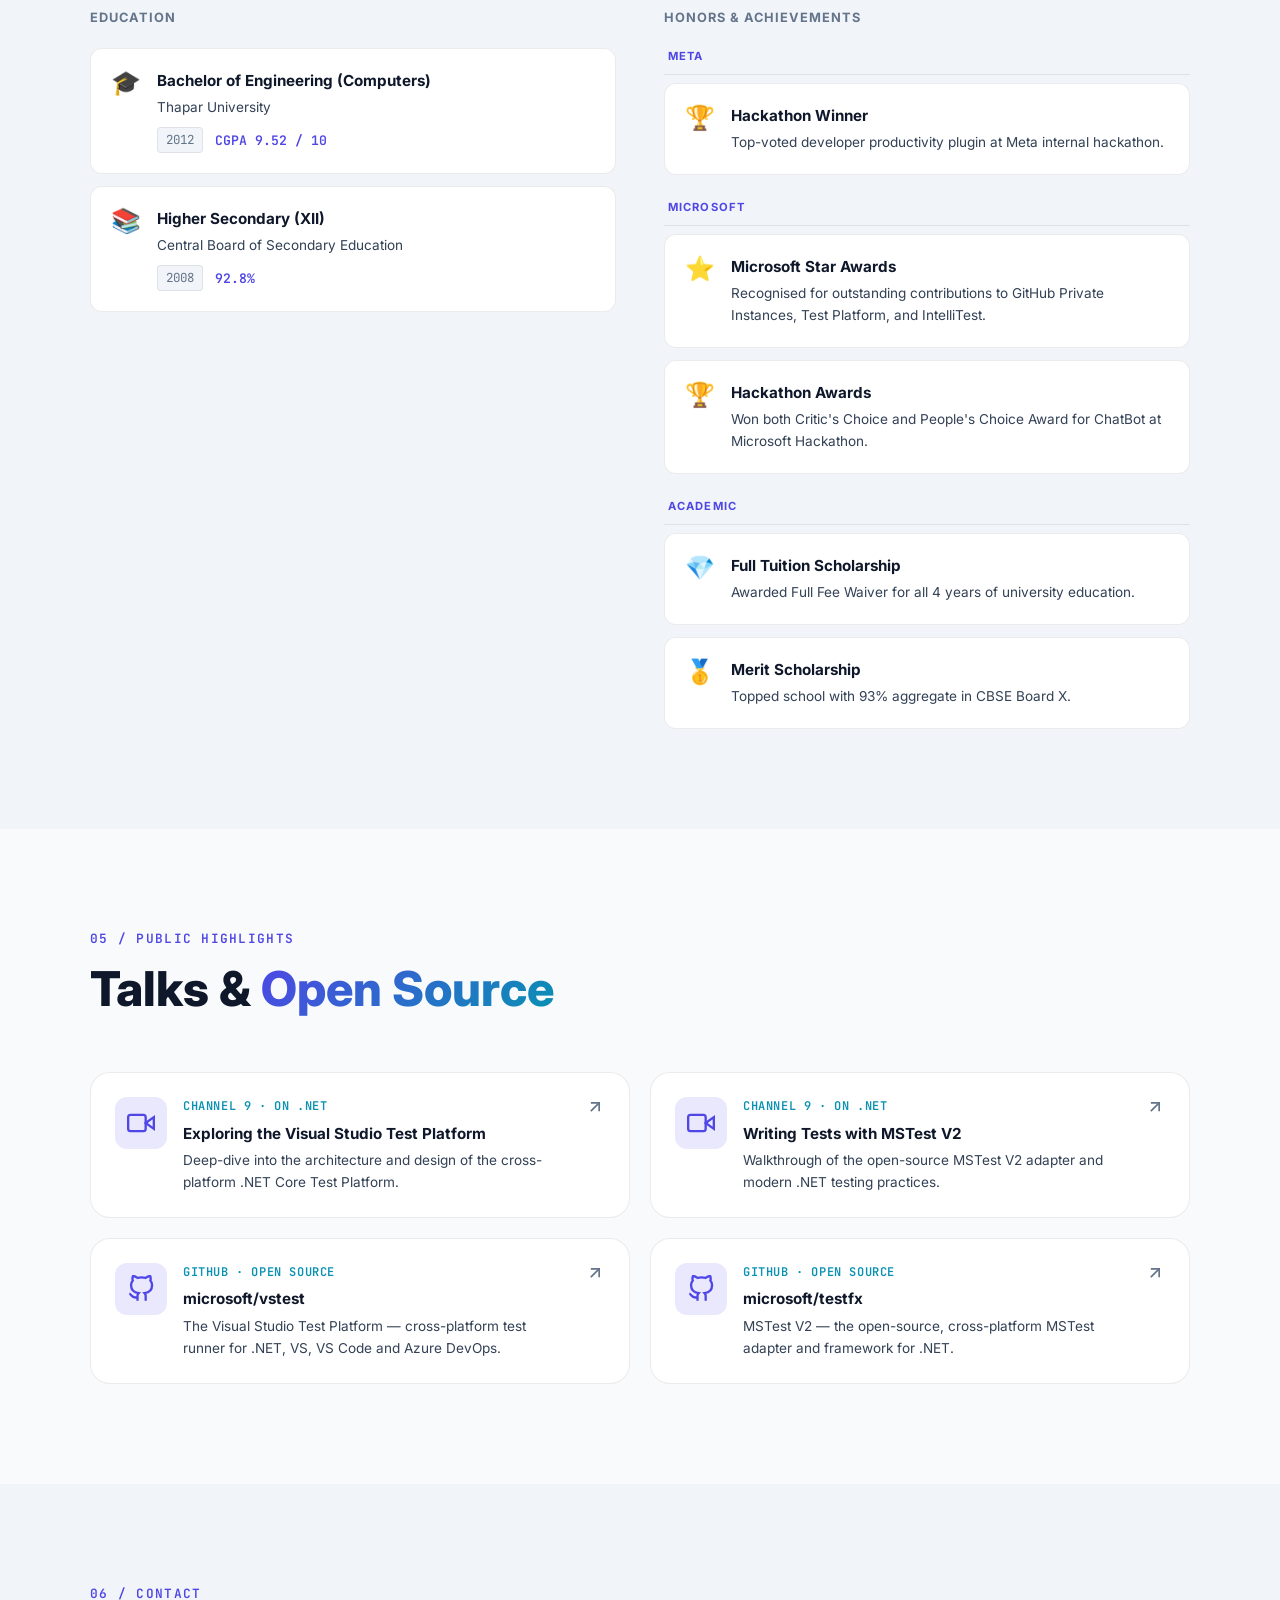
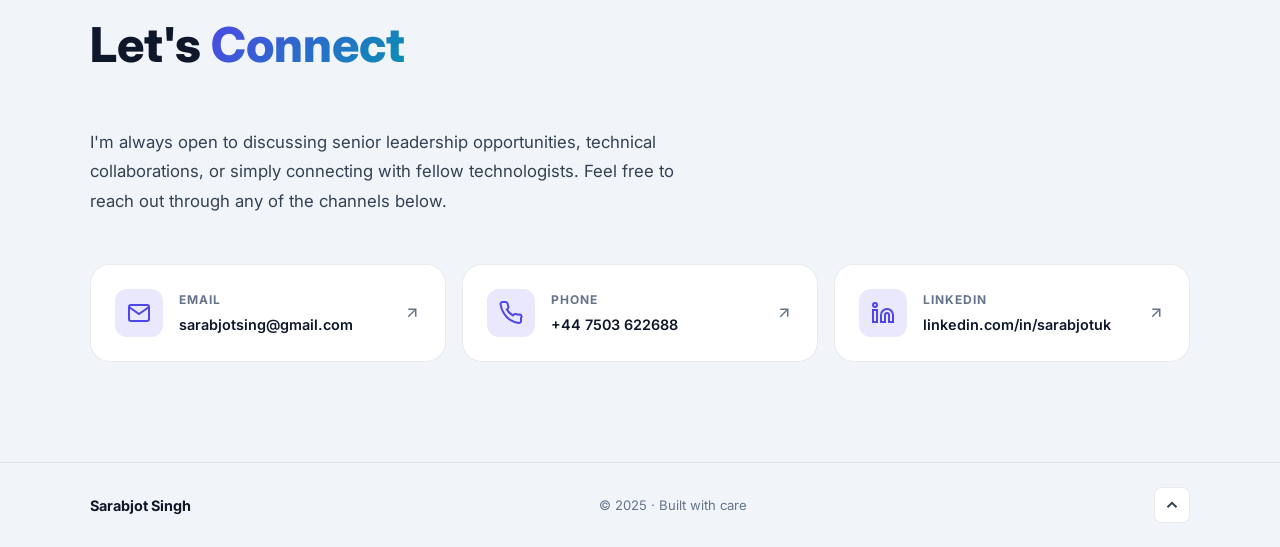
==== commit f5449c31: "Improve light mode contrast; group achievements by Meta/Microsoft/Academic" ====
--- a/index.html
+++ b/index.html
@@ -457,34 +457,57 @@
 
           <div class="ach-col reveal reveal-delay-3">
             <h3 class="col-title">Honors &amp; Achievements</h3>
-            <div class="ach-card">
-              <div class="ach-icon">⭐</div>
-              <div>
-                <h4>Microsoft Star Awards</h4>
-                <p>Recognised for contributions to GitHub Private Instances, Test Platform, and IntelliTest.</p>
-              </div>
-            </div>
-            <div class="ach-card">
-              <div class="ach-icon">🏆</div>
-              <div>
-                <h4>Hackathon Awards</h4>
-                <p>Won Critic's and People's Choice Award for ChatBot at Microsoft Hackathon.</p>
-              </div>
-            </div>
-            <div class="ach-card">
-              <div class="ach-icon">💎</div>
-              <div>
-                <h4>Full Tuition Scholarship</h4>
-                <p>Awarded Full Fee Waiver for all 4 years of university education.</p>
-              </div>
-            </div>
-            <div class="ach-card">
-              <div class="ach-icon">🥇</div>
-              <div>
-                <h4>Merit Scholarship</h4>
-                <p>Topped School with 93% aggregate in CBSE Board X.</p>
-              </div>
-            </div>
+
+            <!-- Meta -->
+            <div class="ach-group">
+              <div class="ach-group-label">Meta</div>
+              <div class="ach-card">
+                <div class="ach-icon">🏆</div>
+                <div>
+                  <h4>Hackathon Winner</h4>
+                  <p>Top-voted developer productivity plugin at Meta internal hackathon.</p>
+                </div>
+              </div>
+            </div>
+
+            <!-- Microsoft -->
+            <div class="ach-group">
+              <div class="ach-group-label">Microsoft</div>
+              <div class="ach-card">
+                <div class="ach-icon">⭐</div>
+                <div>
+                  <h4>Microsoft Star Awards</h4>
+                  <p>Recognised for outstanding contributions to GitHub Private Instances, Test Platform, and IntelliTest.</p>
+                </div>
+              </div>
+              <div class="ach-card">
+                <div class="ach-icon">🏆</div>
+                <div>
+                  <h4>Hackathon Awards</h4>
+                  <p>Won both Critic's Choice and People's Choice Award for ChatBot at Microsoft Hackathon.</p>
+                </div>
+              </div>
+            </div>
+
+            <!-- Academic -->
+            <div class="ach-group">
+              <div class="ach-group-label">Academic</div>
+              <div class="ach-card">
+                <div class="ach-icon">💎</div>
+                <div>
+                  <h4>Full Tuition Scholarship</h4>
+                  <p>Awarded Full Fee Waiver for all 4 years of university education.</p>
+                </div>
+              </div>
+              <div class="ach-card">
+                <div class="ach-icon">🥇</div>
+                <div>
+                  <h4>Merit Scholarship</h4>
+                  <p>Topped school with 93% aggregate in CBSE Board X.</p>
+                </div>
+              </div>
+            </div>
+
           </div>
         </div>
       </div>
--- a/styles.css
+++ b/styles.css
@@ -47,8 +47,8 @@
   --border: rgba(0,0,0,0.08);
   --border-strong: rgba(0,0,0,0.15);
   --text-primary: #0f172a;
-  --text-secondary: #475569;
-  --text-muted: #94a3b8;
+  --text-secondary: #334155;
+  --text-muted: #64748b;
   --accent: #4f46e5;
   --accent-2: #0891b2;
   --accent-glow: rgba(79,70,229,0.15);
@@ -1060,6 +1060,23 @@
   line-height: 1.6;
 }
 
+.ach-group {
+  margin-bottom: 24px;
+}
+
+.ach-group:last-child { margin-bottom: 0; }
+
+.ach-group-label {
+  font-size: 0.7rem;
+  font-weight: 700;
+  letter-spacing: 0.1em;
+  text-transform: uppercase;
+  color: var(--accent);
+  padding: 0 4px 8px;
+  margin-bottom: 8px;
+  border-bottom: 1px solid var(--border);
+}
+
 /* ── Highlights ─────────────────────────────────────────────── */
 .highlights-grid {
   display: grid;
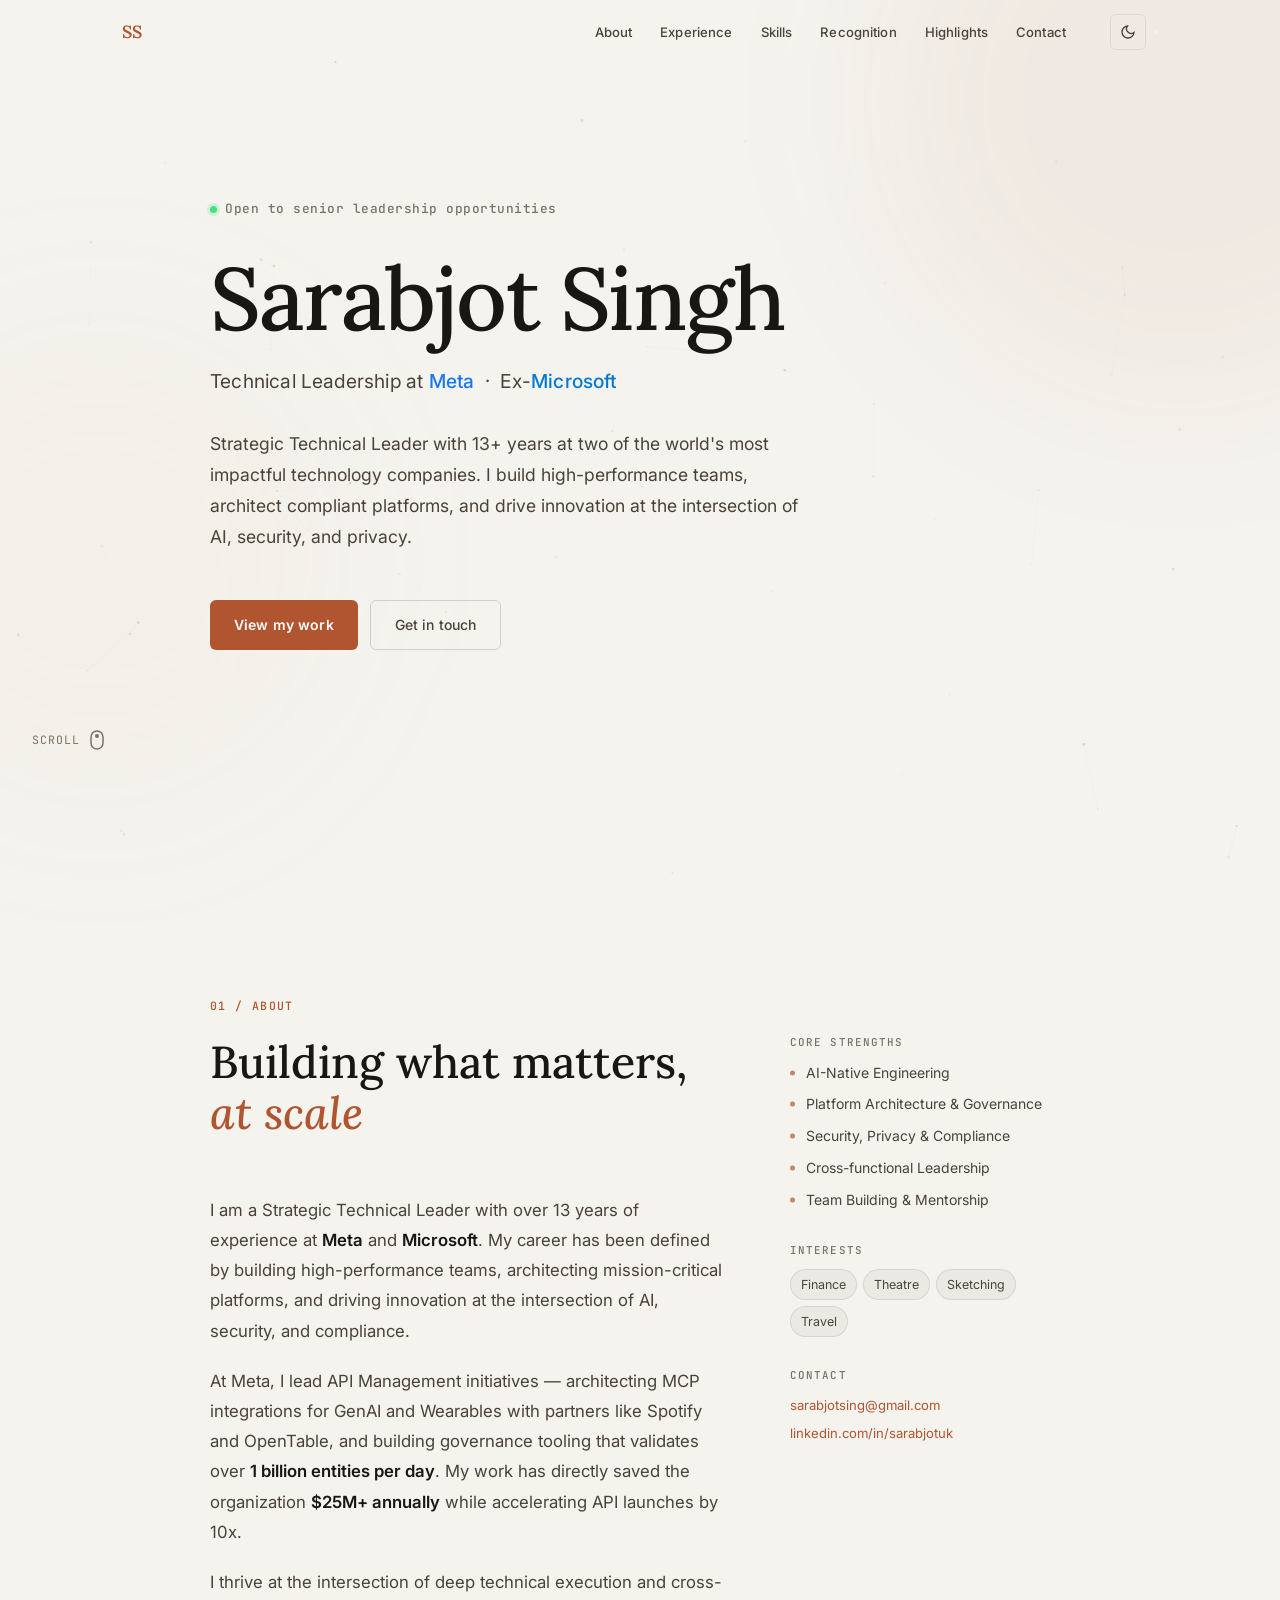
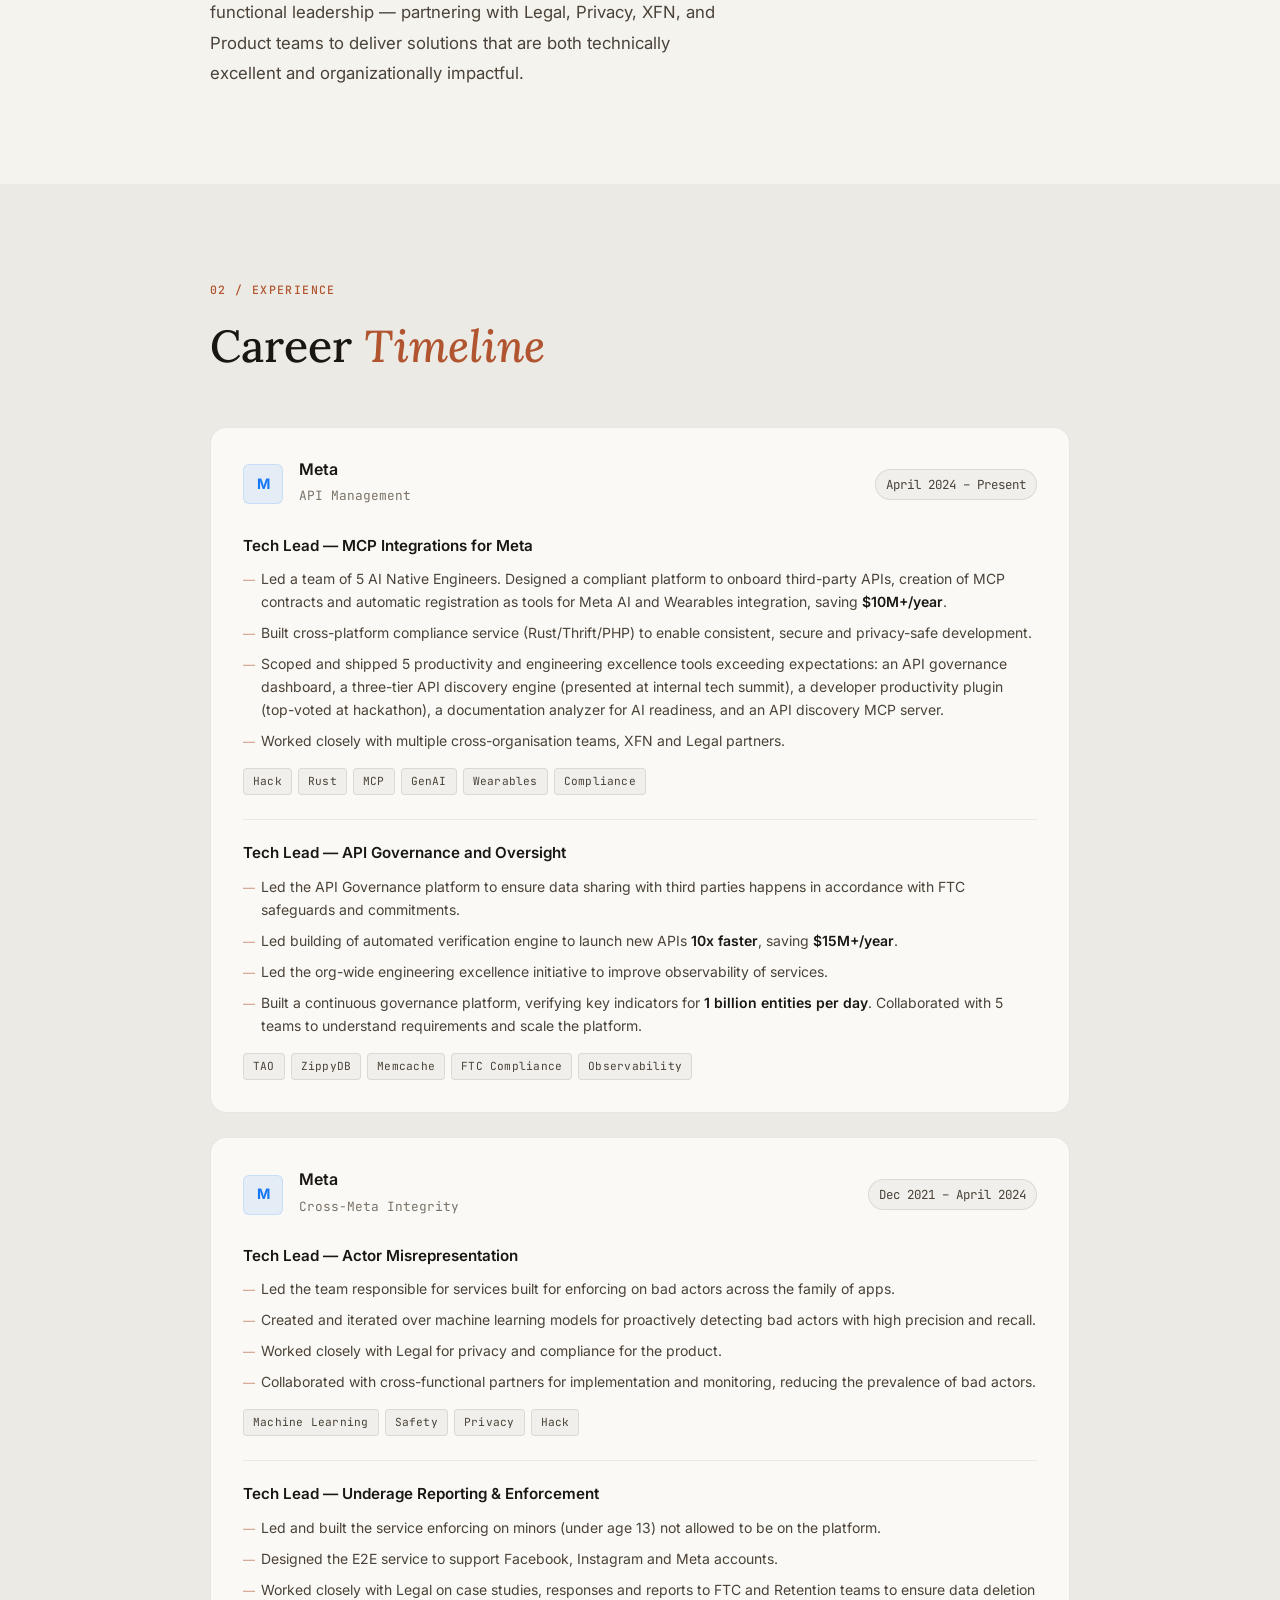
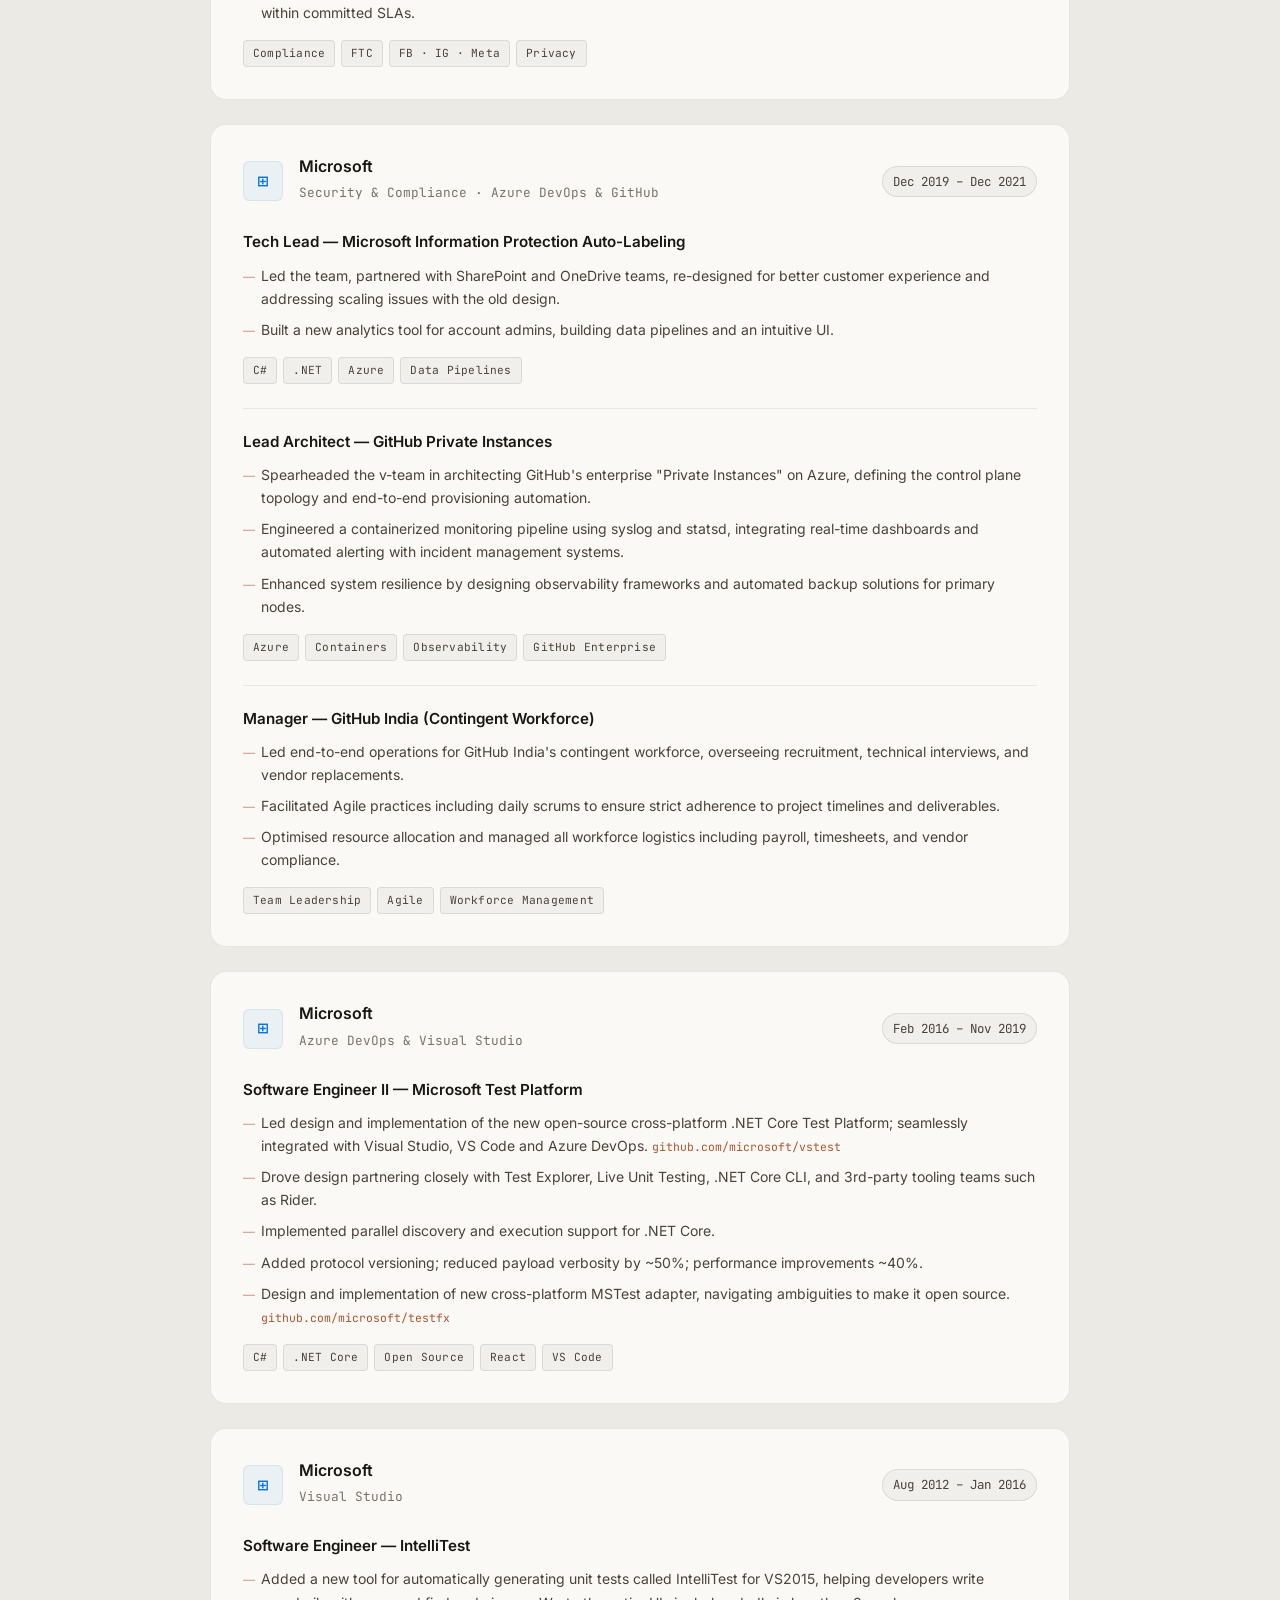
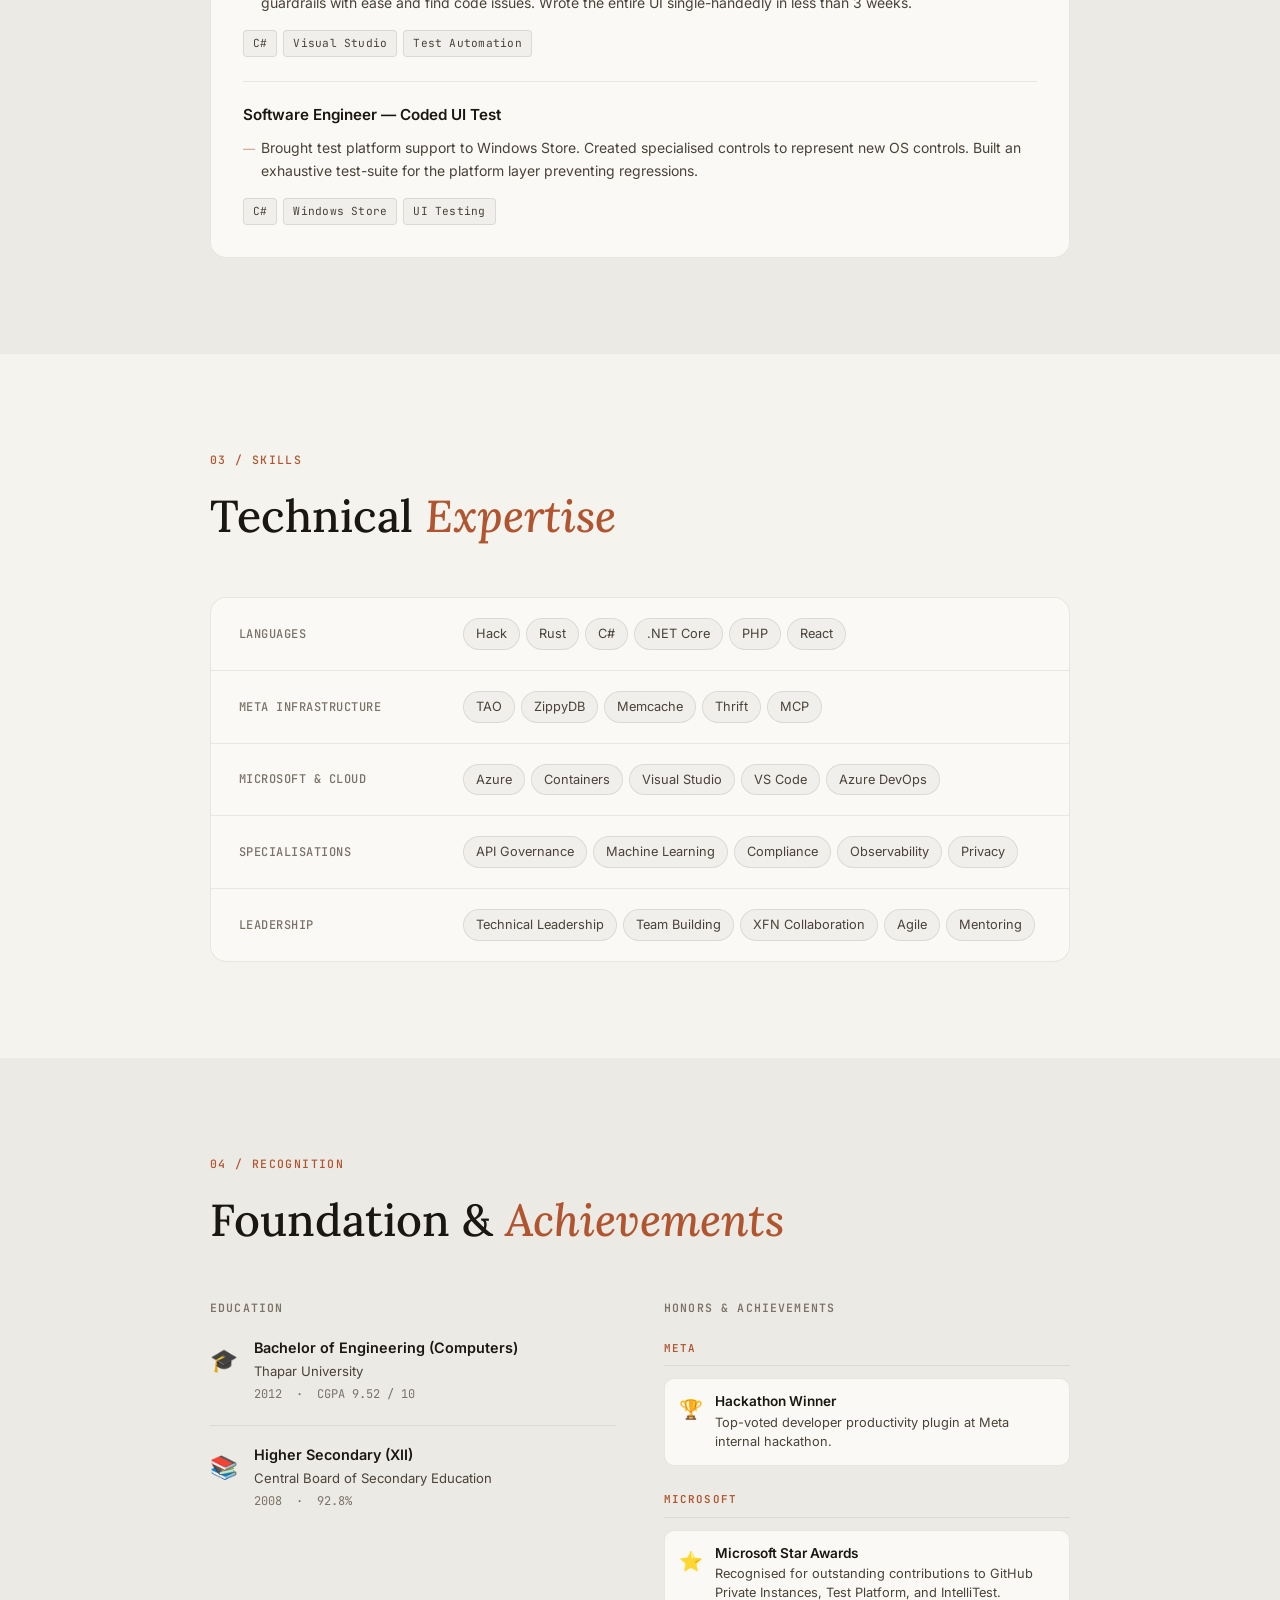
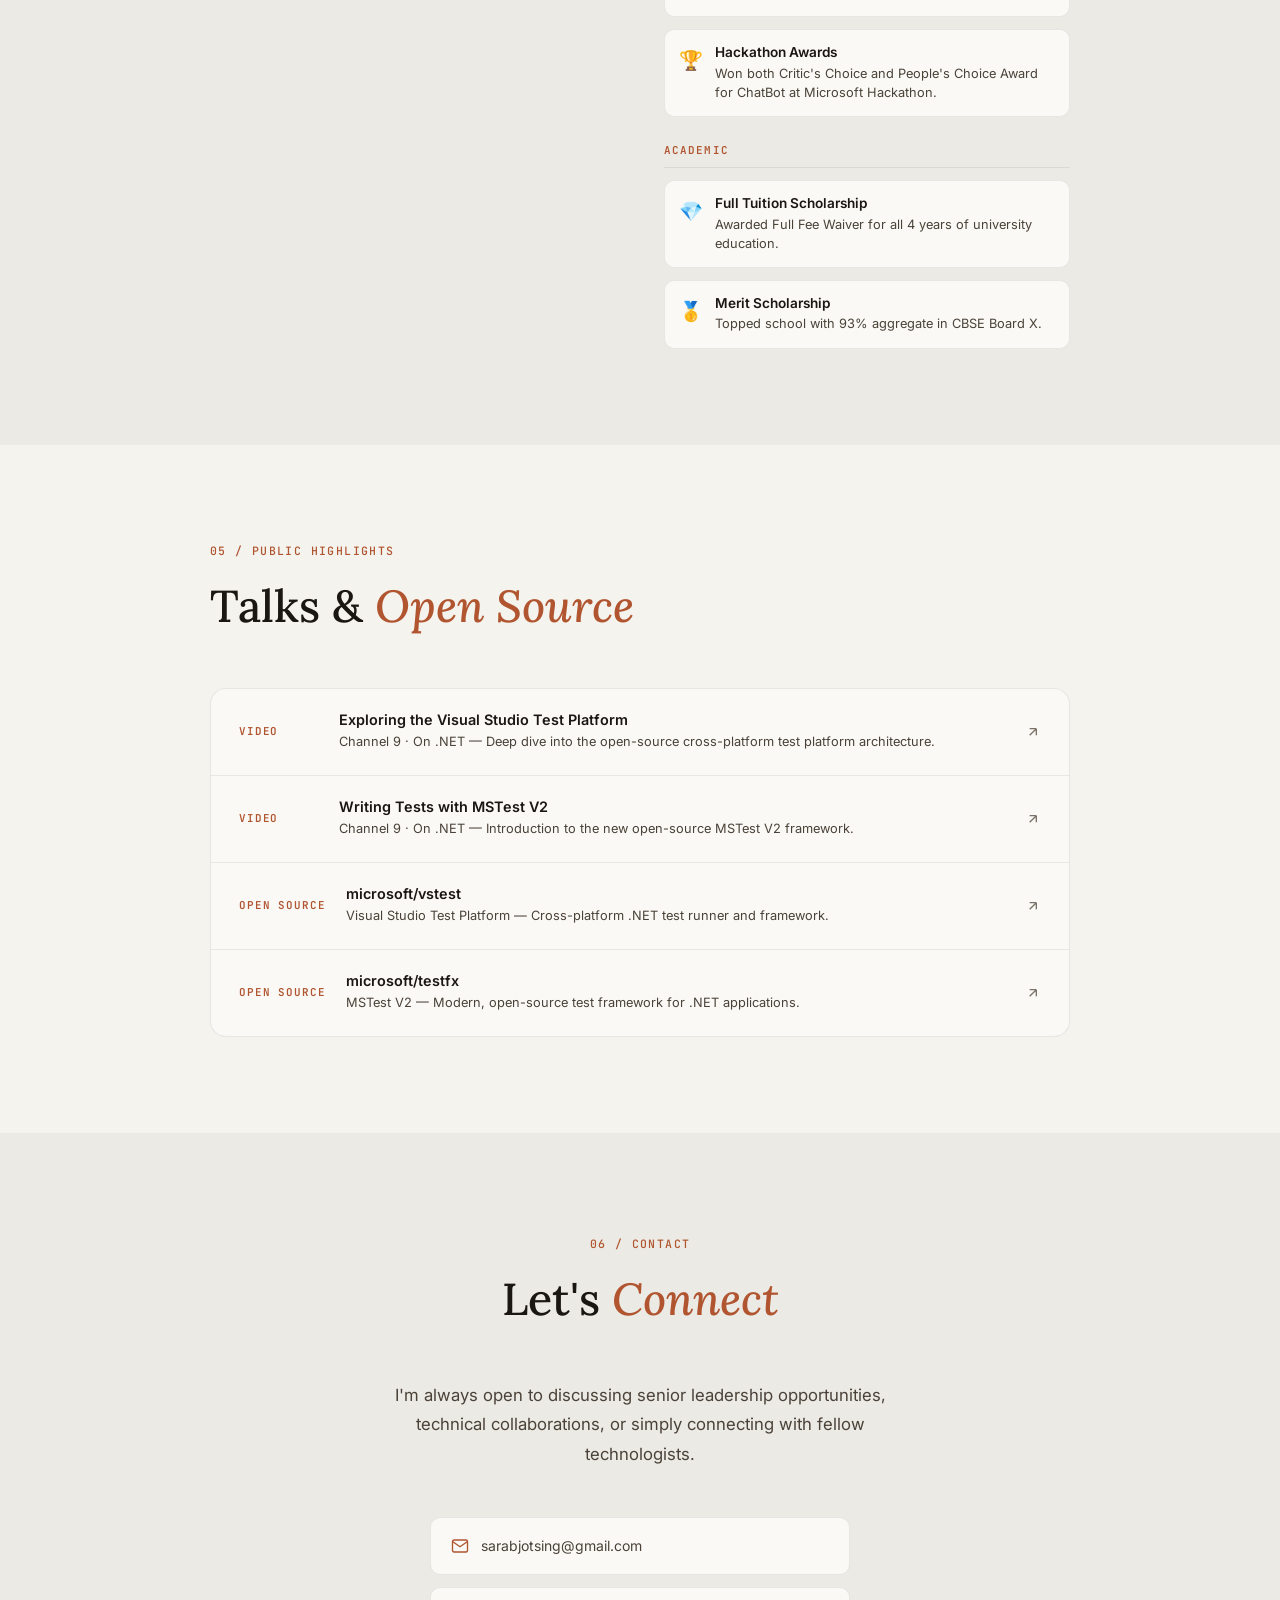
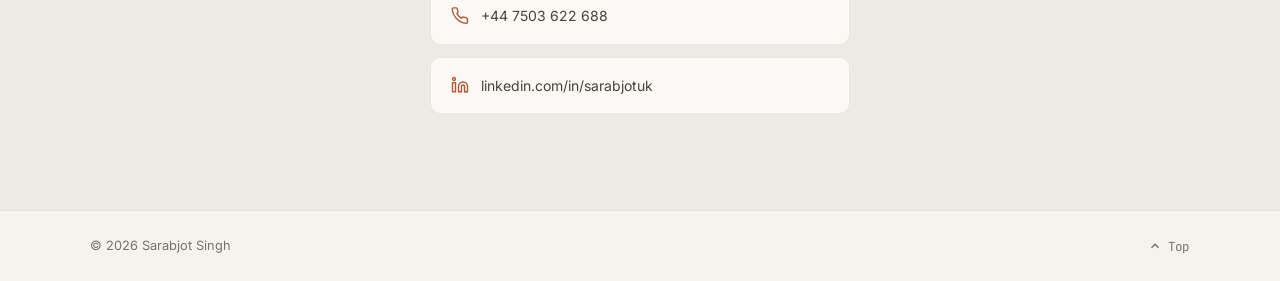
==== commit 88ebe30c: "Complete redesign: warm Claude-inspired dark theme, editorial layout, dual themes" ====
--- a/index.html
+++ b/index.html
@@ -4,418 +4,364 @@
   <meta charset="UTF-8" />
   <meta name="viewport" content="width=device-width, initial-scale=1.0" />
   <title>Sarabjot Singh — Technical Leadership at Meta | Ex-Microsoft</title>
-  <meta name="description" content="Strategic Technical Leader at Meta and Ex-Microsoft. Expert in AI-native engineering, API governance, platform security and compliance." />
+  <meta name="description" content="Strategic Technical Leader with 13+ years at Meta and Microsoft. Expert in AI-native engineering, API governance, and building high-performance teams." />
+  <meta name="author" content="Sarabjot Singh" />
+  <meta property="og:title" content="Sarabjot Singh — Technical Leadership at Meta" />
+  <meta property="og:description" content="Strategic Technical Leader with 13+ years at Meta and Microsoft." />
+  <meta property="og:type" content="website" />
   <link rel="preconnect" href="https://fonts.googleapis.com" />
   <link rel="preconnect" href="https://fonts.gstatic.com" crossorigin />
-  <link href="https://fonts.googleapis.com/css2?family=Inter:wght@300;400;500;600;700;800;900&family=JetBrains+Mono:wght@400;500;600&display=swap" rel="stylesheet" />
+  <link href="https://fonts.googleapis.com/css2?family=Lora:ital,wght@0,400;0,500;0,600;1,400;1,500&family=Inter:wght@300;400;500;600&family=JetBrains+Mono:wght@400;500&display=swap" rel="stylesheet" />
   <link rel="stylesheet" href="styles.css" />
 </head>
 <body>
 
-  <!-- Animated background -->
-  <div class="bg-layer" aria-hidden="true">
-    <canvas id="bg-canvas"></canvas>
-    <div class="bg-orb orb-1"></div>
-    <div class="bg-orb orb-2"></div>
-    <div class="bg-orb orb-3"></div>
-  </div>
+  <!-- Canvas background -->
+  <canvas id="bg-canvas" aria-hidden="true"></canvas>
 
   <!-- Header -->
-  <header class="site-header" id="site-header">
+  <header id="site-header">
     <div class="header-inner">
-      <a href="#hero" class="logo" aria-label="Sarabjot Singh — Home">
-        <span class="logo-initials">SS</span>
-        <span class="logo-name">Sarabjot Singh</span>
-      </a>
-      <nav class="main-nav" aria-label="Main navigation">
-        <ul>
-          <li><a href="#about">About</a></li>
-          <li><a href="#experience">Experience</a></li>
-          <li><a href="#skills">Skills</a></li>
-          <li><a href="#education">Education</a></li>
-          <li><a href="#highlights">Highlights</a></li>
-          <li><a href="#contact" class="nav-cta">Contact</a></li>
-        </ul>
+      <a href="#" class="wordmark" aria-label="Sarabjot Singh — Home">SS</a>
+
+      <nav class="main-nav" aria-label="Primary navigation">
+        <a href="#about">About</a>
+        <a href="#experience">Experience</a>
+        <a href="#skills">Skills</a>
+        <a href="#education">Recognition</a>
+        <a href="#highlights">Highlights</a>
+        <a href="#contact">Contact</a>
       </nav>
-      <div class="header-controls">
-        <button class="theme-toggle" id="theme-toggle" aria-label="Toggle theme" title="Toggle light/dark theme">
-          <span class="theme-icon theme-icon-dark">
-            <svg width="18" height="18" viewBox="0 0 24 24" fill="none" stroke="currentColor" stroke-width="2"><circle cx="12" cy="12" r="5"/><line x1="12" y1="1" x2="12" y2="3"/><line x1="12" y1="21" x2="12" y2="23"/><line x1="4.22" y1="4.22" x2="5.64" y2="5.64"/><line x1="18.36" y1="18.36" x2="19.78" y2="19.78"/><line x1="1" y1="12" x2="3" y2="12"/><line x1="21" y1="12" x2="23" y2="12"/><line x1="4.22" y1="19.78" x2="5.64" y2="18.36"/><line x1="18.36" y1="5.64" x2="19.78" y2="4.22"/></svg>
-          </span>
-          <span class="theme-icon theme-icon-light">
-            <svg width="18" height="18" viewBox="0 0 24 24" fill="none" stroke="currentColor" stroke-width="2"><path d="M21 12.79A9 9 0 1 1 11.21 3 7 7 0 0 0 21 12.79z"/></svg>
-          </span>
+
+      <div class="header-actions">
+        <button id="theme-toggle" aria-label="Toggle light/dark theme" title="Toggle theme">
+          <svg class="icon-sun" width="16" height="16" viewBox="0 0 24 24" fill="none" stroke="currentColor" stroke-width="2"><circle cx="12" cy="12" r="5"/><line x1="12" y1="1" x2="12" y2="3"/><line x1="12" y1="21" x2="12" y2="23"/><line x1="4.22" y1="4.22" x2="5.64" y2="5.64"/><line x1="18.36" y1="18.36" x2="19.78" y2="19.78"/><line x1="1" y1="12" x2="3" y2="12"/><line x1="21" y1="12" x2="23" y2="12"/><line x1="4.22" y1="19.78" x2="5.64" y2="18.36"/><line x1="18.36" y1="5.64" x2="19.78" y2="4.22"/></svg>
+          <svg class="icon-moon" width="16" height="16" viewBox="0 0 24 24" fill="none" stroke="currentColor" stroke-width="2"><path d="M21 12.79A9 9 0 1 1 11.21 3 7 7 0 0 0 21 12.79z"/></svg>
         </button>
-        <button class="mobile-menu-btn" id="mobile-menu-btn" aria-label="Toggle menu" aria-expanded="false">
+        <button id="mobile-menu-btn" aria-label="Toggle navigation" aria-expanded="false">
           <span></span><span></span><span></span>
         </button>
       </div>
     </div>
-    <!-- Mobile nav -->
-    <nav class="mobile-nav" id="mobile-nav" aria-label="Mobile navigation">
-      <ul>
-        <li><a href="#about">About</a></li>
-        <li><a href="#experience">Experience</a></li>
-        <li><a href="#skills">Skills</a></li>
-        <li><a href="#education">Education</a></li>
-        <li><a href="#highlights">Highlights</a></li>
-        <li><a href="#contact">Contact</a></li>
-      </ul>
+
+    <nav id="mobile-nav" aria-label="Mobile navigation">
+      <a href="#about">About</a>
+      <a href="#experience">Experience</a>
+      <a href="#skills">Skills</a>
+      <a href="#education">Recognition</a>
+      <a href="#highlights">Highlights</a>
+      <a href="#contact">Contact</a>
     </nav>
   </header>
 
   <main>
 
-    <!-- Hero -->
-    <section class="hero" id="hero">
-      <div class="hero-container">
+    <!-- ═══════════════════════════════════════ HERO -->
+    <section id="hero" class="hero-section">
+      <div class="hero-inner">
         <div class="hero-eyebrow reveal">
-          <span class="status-dot"></span>
-          <span>Available for senior leadership opportunities</span>
-        </div>
-        <h1 class="hero-headline reveal reveal-delay-1">
-          <span class="hero-name-line">Sarabjot Singh</span>
-          <span class="hero-role-line">Technical <em>Leadership</em></span>
-          <span class="hero-company-line">at <strong>Meta</strong> · Ex&#8209;<strong>Microsoft</strong></span>
-        </h1>
-        <p class="hero-summary reveal reveal-delay-2">
-          Strategic Technical Leader with a distinguished track record at Meta and Microsoft in building high-performance teams and architecting compliant, scalable platforms. Expert in AI-native engineering, API governance, and navigating complex security, privacy, and legal landscapes.
+          <span class="availability-dot"></span>
+          Open to senior leadership opportunities
+        </div>
+        <h1 class="hero-name reveal reveal-d1">Sarabjot Singh</h1>
+        <p class="hero-title reveal reveal-d2">
+          Technical Leadership at <span class="co-meta">Meta</span> &nbsp;·&nbsp; Ex-<span class="co-msft">Microsoft</span>
         </p>
-        <div class="hero-actions reveal reveal-delay-4">
-          <a href="#experience" class="btn btn-primary">
-            <svg width="16" height="16" viewBox="0 0 24 24" fill="none" stroke="currentColor" stroke-width="2.5"><polyline points="6 9 12 15 18 9"/></svg>
-            Explore My Work
-          </a>
-          <a href="#contact" class="btn btn-outline">
-            <svg width="16" height="16" viewBox="0 0 24 24" fill="none" stroke="currentColor" stroke-width="2.5"><path d="M4 4h16c1.1 0 2 .9 2 2v12c0 1.1-.9 2-2 2H4c-1.1 0-2-.9-2-2V6c0-1.1.9-2 2-2z"/><polyline points="22,6 12,13 2,6"/></svg>
-            Get in Touch
-          </a>
-        </div>
-        <div class="hero-scroll-hint reveal reveal-delay-4" aria-hidden="true">
-          <span>Scroll to explore</span>
-          <div class="scroll-line"></div>
-        </div>
-      </div>
-    </section>
-
-    <!-- About -->
-    <section class="section" id="about">
-      <div class="section-container">
+        <p class="hero-bio reveal reveal-d3">
+          Strategic Technical Leader with 13+ years at two of the world's most impactful technology companies. I build high-performance teams, architect compliant platforms, and drive innovation at the intersection of AI, security, and privacy.
+        </p>
+        <div class="hero-cta reveal reveal-d4">
+          <a href="#experience" class="btn-primary">View my work</a>
+          <a href="#contact" class="btn-ghost">Get in touch</a>
+        </div>
+      </div>
+      <div class="hero-scroll-hint reveal reveal-d5" aria-hidden="true">
+        <span>Scroll</span>
+        <svg width="14" height="20" viewBox="0 0 14 20" fill="none"><rect x="1" y="1" width="12" height="18" rx="6" stroke="currentColor" stroke-width="1.5"/><circle cx="7" cy="6" r="2" fill="currentColor" class="scroll-dot"/></svg>
+      </div>
+    </section>
+
+    <!-- ═══════════════════════════════════════ ABOUT -->
+    <section id="about" class="section">
+      <div class="section-inner">
         <div class="section-label reveal">01 / About</div>
-        <h2 class="section-title reveal reveal-delay-1">Building what matters,<br><em>at scale</em></h2>
-        <div class="about-grid">
-          <div class="about-text reveal reveal-delay-2">
-            <p>I am a Strategic Technical Leader with over 12 years of experience at two of the world's most impactful technology companies — <strong>Meta</strong> and <strong>Microsoft</strong>. My career has been defined by building high-performance teams, architecting mission-critical platforms, and driving innovation at the intersection of AI, security, and compliance.</p>
-            <p>At Meta, I lead API Management initiatives — architecting MCP integrations for GenAI and Wearables with partners like Spotify and OpenTable, and building governance tooling that validates over <strong>1 billion entities per day</strong>. My work has directly saved the organization <strong>$25M+ annually</strong> while accelerating API launches by 10x.</p>
-            <p>I thrive at the intersection of deep technical execution and cross-functional leadership — partnering with Legal, Privacy, XFN, and Product teams to deliver solutions that are both technically excellent and organizationally impactful.</p>
-          </div>
-          <div class="about-sidebar reveal reveal-delay-3">
-            <div class="about-card">
-              <h3>Core Strengths</h3>
+        <div class="about-layout">
+          <div class="about-main">
+            <h2 class="section-heading reveal reveal-d1">Building what matters,<br><em>at scale</em></h2>
+            <div class="prose reveal reveal-d2">
+              <p>
+                I am a Strategic Technical Leader with over 13 years of experience at <strong>Meta</strong> and <strong>Microsoft</strong>. My career has been defined by building high-performance teams, architecting mission-critical platforms, and driving innovation at the intersection of AI, security, and compliance.
+              </p>
+              <p>
+                At Meta, I lead API Management initiatives — architecting MCP integrations for GenAI and Wearables with partners like Spotify and OpenTable, and building governance tooling that validates over <strong>1 billion entities per day</strong>. My work has directly saved the organization <strong>$25M+ annually</strong> while accelerating API launches by 10x.
+              </p>
+              <p>
+                I thrive at the intersection of deep technical execution and cross-functional leadership — partnering with Legal, Privacy, XFN, and Product teams to deliver solutions that are both technically excellent and organizationally impactful.
+              </p>
+            </div>
+          </div>
+          <aside class="about-aside reveal reveal-d3">
+            <div class="aside-block">
+              <h3 class="aside-title">Core Strengths</h3>
               <ul class="strength-list">
-                <li>
-                  <svg width="16" height="16" viewBox="0 0 24 24" fill="none" stroke="currentColor" stroke-width="2.5"><polyline points="20 6 9 17 4 12"/></svg>
-                  AI-Native Engineering
-                </li>
-                <li>
-                  <svg width="16" height="16" viewBox="0 0 24 24" fill="none" stroke="currentColor" stroke-width="2.5"><polyline points="20 6 9 17 4 12"/></svg>
-                  Platform Architecture & Governance
-                </li>
-                <li>
-                  <svg width="16" height="16" viewBox="0 0 24 24" fill="none" stroke="currentColor" stroke-width="2.5"><polyline points="20 6 9 17 4 12"/></svg>
-                  Security, Privacy & Compliance
-                </li>
-                <li>
-                  <svg width="16" height="16" viewBox="0 0 24 24" fill="none" stroke="currentColor" stroke-width="2.5"><polyline points="20 6 9 17 4 12"/></svg>
-                  Cross-functional Leadership
-                </li>
-                <li>
-                  <svg width="16" height="16" viewBox="0 0 24 24" fill="none" stroke="currentColor" stroke-width="2.5"><polyline points="20 6 9 17 4 12"/></svg>
-                  Team Building & Mentorship
-                </li>
+                <li>AI-Native Engineering</li>
+                <li>Platform Architecture &amp; Governance</li>
+                <li>Security, Privacy &amp; Compliance</li>
+                <li>Cross-functional Leadership</li>
+                <li>Team Building &amp; Mentorship</li>
               </ul>
             </div>
-            <div class="about-card">
-              <h3>Interests</h3>
-              <div class="interest-chips">
-                <span>💰 Finance</span>
-                <span>🎭 Theatre</span>
-                <span>✏️ Sketching</span>
-                <span>✈️ Travel</span>
-              </div>
-            </div>
-          </div>
-        </div>
-      </div>
-    </section>
-
-    <!-- Experience -->
-    <section class="section section-alt" id="experience">
-      <div class="section-container">
+            <div class="aside-block">
+              <h3 class="aside-title">Interests</h3>
+              <div class="interest-tags">
+                <span>Finance</span>
+                <span>Theatre</span>
+                <span>Sketching</span>
+                <span>Travel</span>
+              </div>
+            </div>
+            <div class="aside-block">
+              <h3 class="aside-title">Contact</h3>
+              <a href="mailto:sarabjotsing@gmail.com" class="aside-link">sarabjotsing@gmail.com</a>
+              <a href="https://www.linkedin.com/in/sarabjotuk/" target="_blank" rel="noopener" class="aside-link">linkedin.com/in/sarabjotuk</a>
+            </div>
+          </aside>
+        </div>
+      </div>
+    </section>
+
+    <!-- ═══════════════════════════════════════ EXPERIENCE -->
+    <section id="experience" class="section section-alt">
+      <div class="section-inner">
         <div class="section-label reveal">02 / Experience</div>
-        <h2 class="section-title reveal reveal-delay-1">Career <em>Timeline</em></h2>
+        <h2 class="section-heading reveal reveal-d1">Career <em>Timeline</em></h2>
 
         <!-- Meta API Management -->
-        <div class="exp-block reveal reveal-delay-2">
-          <div class="exp-company-header">
-            <div class="exp-company-logo meta-logo">M</div>
-            <div class="exp-company-info">
-              <h3 class="exp-company">Meta</h3>
-              <span class="exp-dept">API Management</span>
-            </div>
-            <span class="exp-dates">April 2024 – Present</span>
-          </div>
-
-          <div class="exp-roles">
-            <div class="exp-role">
-              <div class="exp-role-header">
-                <h4>Tech Lead — MCP Integrations for Meta</h4>
-              </div>
-              <ul class="exp-bullets">
-                <li>Led a team of 5 AI Native Engineers. Designed a compliant platform to onboard third-party APIs, creation of MCP contracts and automatic registration as tools for Meta AI and Wearables integration, saving <strong>$10M+/year</strong>.</li>
-                <li>Built cross-platform compliance service (Rust/Thrift/PHP) to enable consistent, secure and privacy-safe development.</li>
-                <li>Scoped and shipped 5 productivity and engineering excellence tools exceeding expectations: an API governance dashboard, a three-tier API discovery engine (presented at internal tech summit), a developer productivity plugin (top-voted at hackathon), a documentation analyzer for AI readiness, and an API discovery MCP server.</li>
-                <li>Worked closely with multiple cross-organisation teams, XFN and Legal partners.</li>
-              </ul>
-              <div class="exp-tags">
-                <span>Hack</span><span>Rust</span><span>MCP</span><span>GenAI</span><span>Wearables</span><span>Compliance</span>
-              </div>
-            </div>
-
-            <div class="exp-role">
-              <div class="exp-role-header">
-                <h4>Tech Lead — API Governance and Oversight</h4>
-              </div>
-              <ul class="exp-bullets">
-                <li>Led the API Governance platform to ensure data sharing with third parties happens in accordance with FTC safeguards and commitments.</li>
-                <li>Led building of automated verification engine to launch new APIs <strong>10x faster</strong>, saving <strong>$15M+/year</strong>.</li>
-                <li>Led the org-wide engineering excellence initiative to improve observability of services.</li>
-                <li>Built a continuous governance platform, verifying key indicators for <strong>1 billion entities per day</strong>. Collaborated with 5 teams to understand requirements and scale the platform.</li>
-              </ul>
-              <div class="exp-tags">
-                <span>TAO</span><span>ZippyDB</span><span>Memcache</span><span>FTC Compliance</span><span>Observability</span>
-              </div>
-            </div>
-          </div>
-        </div>
-
-        <!-- Meta Cross-Meta Integrity -->
-        <div class="exp-block reveal reveal-delay-2">
-          <div class="exp-company-header">
-            <div class="exp-company-logo meta-logo">M</div>
-            <div class="exp-company-info">
-              <h3 class="exp-company">Meta</h3>
-              <span class="exp-dept">Cross-Meta Integrity</span>
-            </div>
-            <span class="exp-dates">Dec 2021 – April 2024</span>
-          </div>
-
-          <div class="exp-roles">
-            <div class="exp-role">
-              <div class="exp-role-header">
-                <h4>Tech Lead — Actor Misrepresentation</h4>
-              </div>
-              <ul class="exp-bullets">
-                <li>Led the team responsible for services built for enforcing on bad actors across the family of apps.</li>
-                <li>Created and iterated over machine learning models for proactively detecting bad actors with high precision and recall.</li>
-                <li>Worked closely with Legal for privacy and compliance for the product.</li>
-                <li>Collaborated with cross-functional partners for implementation and monitoring, reducing the prevalence of bad actors.</li>
-              </ul>
-              <div class="exp-tags">
-                <span>Machine Learning</span><span>Safety</span><span>Privacy</span><span>Hack</span>
-              </div>
-            </div>
-
-            <div class="exp-role">
-              <div class="exp-role-header">
-                <h4>Tech Lead — Underage Reporting &amp; Enforcement</h4>
-              </div>
-              <ul class="exp-bullets">
-                <li>Led and built the service enforcing on minors (under age 13) not allowed to be on the platform.</li>
-                <li>Designed the E2E service to support Facebook, Instagram and Meta accounts.</li>
-                <li>Worked closely with Legal on case studies, responses and reports to FTC and Retention teams to ensure data deletion within committed SLAs.</li>
-              </ul>
-              <div class="exp-tags">
-                <span>Compliance</span><span>FTC</span><span>FB · IG · Meta</span><span>Privacy</span>
-              </div>
-            </div>
-          </div>
-        </div>
-
-        <!-- Microsoft Security & Compliance -->
-        <div class="exp-block reveal reveal-delay-2">
-          <div class="exp-company-header">
-            <div class="exp-company-logo msft-logo">⊞</div>
-            <div class="exp-company-info">
-              <h3 class="exp-company">Microsoft</h3>
-              <span class="exp-dept">Security &amp; Compliance · Azure DevOps &amp; GitHub</span>
-            </div>
-            <span class="exp-dates">Dec 2019 – Dec 2021</span>
-          </div>
-
-          <div class="exp-roles">
-            <div class="exp-role">
-              <div class="exp-role-header">
-                <h4>Tech Lead — Microsoft Information Protection Auto-Labeling</h4>
-              </div>
-              <ul class="exp-bullets">
-                <li>Led the team, partnered with SharePoint and OneDrive teams, re-designed for better customer experience and addressing scaling issues with the old design.</li>
-                <li>Built a new analytics tool for account admins, building data pipelines and an intuitive UI.</li>
-              </ul>
-              <div class="exp-tags">
-                <span>C#</span><span>.NET</span><span>Azure</span><span>Data Pipelines</span>
-              </div>
-            </div>
-
-            <div class="exp-role">
-              <div class="exp-role-header">
-                <h4>Lead Architect — GitHub Private Instances</h4>
-              </div>
-              <ul class="exp-bullets">
-                <li>Spearheaded the v-team in architecting GitHub's enterprise "Private Instances" on Azure, defining the control plane topology and end-to-end provisioning automation.</li>
-                <li>Engineered a containerized monitoring pipeline using syslog and statsd, integrating real-time dashboards and automated alerting with incident management systems.</li>
-                <li>Enhanced system resilience by designing observability frameworks and automated backup solutions for primary nodes.</li>
-              </ul>
-              <div class="exp-tags">
-                <span>Azure</span><span>Containers</span><span>Observability</span><span>GitHub Enterprise</span>
-              </div>
-            </div>
-
-            <div class="exp-role">
-              <div class="exp-role-header">
-                <h4>Manager — GitHub India (Contingent Workforce)</h4>
-              </div>
-              <ul class="exp-bullets">
-                <li>Led end-to-end operations for GitHub India's contingent workforce, overseeing recruitment, technical interviews, and vendor replacements.</li>
-                <li>Facilitated Agile practices including daily scrums to ensure strict adherence to project timelines and deliverables.</li>
-                <li>Optimised resource allocation and managed all workforce logistics including payroll, timesheets, and vendor compliance.</li>
-              </ul>
-              <div class="exp-tags">
-                <span>Team Leadership</span><span>Agile</span><span>Workforce Management</span>
-              </div>
-            </div>
-          </div>
-        </div>
-
-        <!-- Microsoft Azure DevOps & VS -->
-        <div class="exp-block reveal reveal-delay-2">
-          <div class="exp-company-header">
-            <div class="exp-company-logo msft-logo">⊞</div>
-            <div class="exp-company-info">
-              <h3 class="exp-company">Microsoft</h3>
-              <span class="exp-dept">Azure DevOps &amp; Visual Studio</span>
-            </div>
-            <span class="exp-dates">Feb 2016 – Nov 2019</span>
-          </div>
-
-          <div class="exp-roles">
-            <div class="exp-role">
-              <div class="exp-role-header">
-                <h4>Software Engineer II — Microsoft Test Platform</h4>
-              </div>
-              <ul class="exp-bullets">
-                <li>Led design and implementation of the new open-source cross-platform .NET Core Test Platform; seamlessly integrated with Visual Studio, VS Code and Azure DevOps. <a href="http://github.com/microsoft/vstest" target="_blank" rel="noopener" class="inline-link">github.com/microsoft/vstest</a></li>
-                <li>Drove design partnering closely with Test Explorer, Live Unit Testing, .NET Core CLI, and 3rd-party tooling teams such as Rider.</li>
-                <li>Implemented parallel discovery and execution support for .NET Core.</li>
-                <li>Added protocol versioning; reduced payload verbosity by ~50%; performance improvements ~40%.</li>
-                <li>Design and implementation of new cross-platform MSTest adapter, navigating ambiguities to make it open source. <a href="http://github.com/microsoft/testfx" target="_blank" rel="noopener" class="inline-link">github.com/microsoft/testfx</a></li>
-              </ul>
-              <div class="exp-tags">
-                <span>C#</span><span>.NET Core</span><span>Open Source</span><span>React</span><span>VS Code</span>
-              </div>
-            </div>
-          </div>
-        </div>
-
-        <!-- Microsoft Visual Studio -->
-        <div class="exp-block reveal reveal-delay-2">
-          <div class="exp-company-header">
-            <div class="exp-company-logo msft-logo">⊞</div>
-            <div class="exp-company-info">
-              <h3 class="exp-company">Microsoft</h3>
-              <span class="exp-dept">Visual Studio</span>
-            </div>
-            <span class="exp-dates">Aug 2012 – Jan 2016</span>
-          </div>
-
-          <div class="exp-roles">
-            <div class="exp-role">
-              <div class="exp-role-header">
-                <h4>Software Engineer — IntelliTest</h4>
-              </div>
-              <ul class="exp-bullets">
-                <li>Added a new tool for automatically generating unit tests called IntelliTest for VS2015, helping developers write guardrails with ease and find code issues. Wrote the entire UI single-handedly in less than 3 weeks.</li>
-              </ul>
-              <div class="exp-tags">
-                <span>C#</span><span>Visual Studio</span><span>Test Automation</span>
-              </div>
-            </div>
-
-            <div class="exp-role">
-              <div class="exp-role-header">
-                <h4>Software Engineer — Coded UI Test</h4>
-              </div>
-              <ul class="exp-bullets">
-                <li>Brought test platform support to Windows Store. Created specialised controls to represent new OS controls. Built an exhaustive test-suite for the platform layer preventing regressions.</li>
-              </ul>
-              <div class="exp-tags">
-                <span>C#</span><span>Windows Store</span><span>UI Testing</span>
-              </div>
-            </div>
-          </div>
-        </div>
-
-      </div>
-    </section>
-
-    <!-- Skills -->
-    <section class="section" id="skills">
-      <div class="section-container">
+        <div class="job-block reveal reveal-d2">
+          <div class="job-header">
+            <div class="job-co-badge meta-badge">M</div>
+            <div class="job-meta">
+              <h3 class="job-company">Meta</h3>
+              <span class="job-dept">API Management</span>
+            </div>
+            <span class="job-dates">April 2024 – Present</span>
+          </div>
+
+          <div class="role-block">
+            <h4 class="role-title">Tech Lead — MCP Integrations for Meta</h4>
+            <ul class="role-bullets">
+              <li>Led a team of 5 AI Native Engineers. Designed a compliant platform to onboard third-party APIs, creation of MCP contracts and automatic registration as tools for Meta AI and Wearables integration, saving <strong>$10M+/year</strong>.</li>
+              <li>Built cross-platform compliance service (Rust/Thrift/PHP) to enable consistent, secure and privacy-safe development.</li>
+              <li>Scoped and shipped 5 productivity and engineering excellence tools exceeding expectations: an API governance dashboard, a three-tier API discovery engine (presented at internal tech summit), a developer productivity plugin (top-voted at hackathon), a documentation analyzer for AI readiness, and an API discovery MCP server.</li>
+              <li>Worked closely with multiple cross-organisation teams, XFN and Legal partners.</li>
+            </ul>
+            <div class="tech-tags">
+              <span>Hack</span><span>Rust</span><span>MCP</span><span>GenAI</span><span>Wearables</span><span>Compliance</span>
+            </div>
+          </div>
+
+          <div class="role-divider"></div>
+
+          <div class="role-block">
+            <h4 class="role-title">Tech Lead — API Governance and Oversight</h4>
+            <ul class="role-bullets">
+              <li>Led the API Governance platform to ensure data sharing with third parties happens in accordance with FTC safeguards and commitments.</li>
+              <li>Led building of automated verification engine to launch new APIs <strong>10x faster</strong>, saving <strong>$15M+/year</strong>.</li>
+              <li>Led the org-wide engineering excellence initiative to improve observability of services.</li>
+              <li>Built a continuous governance platform, verifying key indicators for <strong>1 billion entities per day</strong>. Collaborated with 5 teams to understand requirements and scale the platform.</li>
+            </ul>
+            <div class="tech-tags">
+              <span>TAO</span><span>ZippyDB</span><span>Memcache</span><span>FTC Compliance</span><span>Observability</span>
+            </div>
+          </div>
+        </div>
+
+        <!-- Meta Integrity -->
+        <div class="job-block reveal reveal-d2">
+          <div class="job-header">
+            <div class="job-co-badge meta-badge">M</div>
+            <div class="job-meta">
+              <h3 class="job-company">Meta</h3>
+              <span class="job-dept">Cross-Meta Integrity</span>
+            </div>
+            <span class="job-dates">Dec 2021 – April 2024</span>
+          </div>
+
+          <div class="role-block">
+            <h4 class="role-title">Tech Lead — Actor Misrepresentation</h4>
+            <ul class="role-bullets">
+              <li>Led the team responsible for services built for enforcing on bad actors across the family of apps.</li>
+              <li>Created and iterated over machine learning models for proactively detecting bad actors with high precision and recall.</li>
+              <li>Worked closely with Legal for privacy and compliance for the product.</li>
+              <li>Collaborated with cross-functional partners for implementation and monitoring, reducing the prevalence of bad actors.</li>
+            </ul>
+            <div class="tech-tags">
+              <span>Machine Learning</span><span>Safety</span><span>Privacy</span><span>Hack</span>
+            </div>
+          </div>
+
+          <div class="role-divider"></div>
+
+          <div class="role-block">
+            <h4 class="role-title">Tech Lead — Underage Reporting &amp; Enforcement</h4>
+            <ul class="role-bullets">
+              <li>Led and built the service enforcing on minors (under age 13) not allowed to be on the platform.</li>
+              <li>Designed the E2E service to support Facebook, Instagram and Meta accounts.</li>
+              <li>Worked closely with Legal on case studies, responses and reports to FTC and Retention teams to ensure data deletion within committed SLAs.</li>
+            </ul>
+            <div class="tech-tags">
+              <span>Compliance</span><span>FTC</span><span>FB · IG · Meta</span><span>Privacy</span>
+            </div>
+          </div>
+        </div>
+
+        <!-- Microsoft Security -->
+        <div class="job-block reveal reveal-d2">
+          <div class="job-header">
+            <div class="job-co-badge msft-badge">⊞</div>
+            <div class="job-meta">
+              <h3 class="job-company">Microsoft</h3>
+              <span class="job-dept">Security &amp; Compliance · Azure DevOps &amp; GitHub</span>
+            </div>
+            <span class="job-dates">Dec 2019 – Dec 2021</span>
+          </div>
+
+          <div class="role-block">
+            <h4 class="role-title">Tech Lead — Microsoft Information Protection Auto-Labeling</h4>
+            <ul class="role-bullets">
+              <li>Led the team, partnered with SharePoint and OneDrive teams, re-designed for better customer experience and addressing scaling issues with the old design.</li>
+              <li>Built a new analytics tool for account admins, building data pipelines and an intuitive UI.</li>
+            </ul>
+            <div class="tech-tags">
+              <span>C#</span><span>.NET</span><span>Azure</span><span>Data Pipelines</span>
+            </div>
+          </div>
+
+          <div class="role-divider"></div>
+
+          <div class="role-block">
+            <h4 class="role-title">Lead Architect — GitHub Private Instances</h4>
+            <ul class="role-bullets">
+              <li>Spearheaded the v-team in architecting GitHub's enterprise "Private Instances" on Azure, defining the control plane topology and end-to-end provisioning automation.</li>
+              <li>Engineered a containerized monitoring pipeline using syslog and statsd, integrating real-time dashboards and automated alerting with incident management systems.</li>
+              <li>Enhanced system resilience by designing observability frameworks and automated backup solutions for primary nodes.</li>
+            </ul>
+            <div class="tech-tags">
+              <span>Azure</span><span>Containers</span><span>Observability</span><span>GitHub Enterprise</span>
+            </div>
+          </div>
+
+          <div class="role-divider"></div>
+
+          <div class="role-block">
+            <h4 class="role-title">Manager — GitHub India (Contingent Workforce)</h4>
+            <ul class="role-bullets">
+              <li>Led end-to-end operations for GitHub India's contingent workforce, overseeing recruitment, technical interviews, and vendor replacements.</li>
+              <li>Facilitated Agile practices including daily scrums to ensure strict adherence to project timelines and deliverables.</li>
+              <li>Optimised resource allocation and managed all workforce logistics including payroll, timesheets, and vendor compliance.</li>
+            </ul>
+            <div class="tech-tags">
+              <span>Team Leadership</span><span>Agile</span><span>Workforce Management</span>
+            </div>
+          </div>
+        </div>
+
+        <!-- Microsoft DevDiv -->
+        <div class="job-block reveal reveal-d2">
+          <div class="job-header">
+            <div class="job-co-badge msft-badge">⊞</div>
+            <div class="job-meta">
+              <h3 class="job-company">Microsoft</h3>
+              <span class="job-dept">Azure DevOps &amp; Visual Studio</span>
+            </div>
+            <span class="job-dates">Feb 2016 – Nov 2019</span>
+          </div>
+
+          <div class="role-block">
+            <h4 class="role-title">Software Engineer II — Microsoft Test Platform</h4>
+            <ul class="role-bullets">
+              <li>Led design and implementation of the new open-source cross-platform .NET Core Test Platform; seamlessly integrated with Visual Studio, VS Code and Azure DevOps. <a href="http://github.com/microsoft/vstest" target="_blank" rel="noopener" class="inline-link">github.com/microsoft/vstest</a></li>
+              <li>Drove design partnering closely with Test Explorer, Live Unit Testing, .NET Core CLI, and 3rd-party tooling teams such as Rider.</li>
+              <li>Implemented parallel discovery and execution support for .NET Core.</li>
+              <li>Added protocol versioning; reduced payload verbosity by ~50%; performance improvements ~40%.</li>
+              <li>Design and implementation of new cross-platform MSTest adapter, navigating ambiguities to make it open source. <a href="http://github.com/microsoft/testfx" target="_blank" rel="noopener" class="inline-link">github.com/microsoft/testfx</a></li>
+            </ul>
+            <div class="tech-tags">
+              <span>C#</span><span>.NET Core</span><span>Open Source</span><span>React</span><span>VS Code</span>
+            </div>
+          </div>
+        </div>
+
+        <!-- Microsoft VS -->
+        <div class="job-block reveal reveal-d2">
+          <div class="job-header">
+            <div class="job-co-badge msft-badge">⊞</div>
+            <div class="job-meta">
+              <h3 class="job-company">Microsoft</h3>
+              <span class="job-dept">Visual Studio</span>
+            </div>
+            <span class="job-dates">Aug 2012 – Jan 2016</span>
+          </div>
+
+          <div class="role-block">
+            <h4 class="role-title">Software Engineer — IntelliTest</h4>
+            <ul class="role-bullets">
+              <li>Added a new tool for automatically generating unit tests called IntelliTest for VS2015, helping developers write guardrails with ease and find code issues. Wrote the entire UI single-handedly in less than 3 weeks.</li>
+            </ul>
+            <div class="tech-tags">
+              <span>C#</span><span>Visual Studio</span><span>Test Automation</span>
+            </div>
+          </div>
+
+          <div class="role-divider"></div>
+
+          <div class="role-block">
+            <h4 class="role-title">Software Engineer — Coded UI Test</h4>
+            <ul class="role-bullets">
+              <li>Brought test platform support to Windows Store. Created specialised controls to represent new OS controls. Built an exhaustive test-suite for the platform layer preventing regressions.</li>
+            </ul>
+            <div class="tech-tags">
+              <span>C#</span><span>Windows Store</span><span>UI Testing</span>
+            </div>
+          </div>
+        </div>
+
+      </div>
+    </section>
+
+    <!-- ═══════════════════════════════════════ SKILLS -->
+    <section id="skills" class="section">
+      <div class="section-inner">
         <div class="section-label reveal">03 / Skills</div>
-        <h2 class="section-title reveal reveal-delay-1">Technical <em>Expertise</em></h2>
-        <div class="skills-grid">
-          <div class="skill-card reveal reveal-delay-1">
-            <div class="skill-card-icon">
-              <svg width="24" height="24" viewBox="0 0 24 24" fill="none" stroke="currentColor" stroke-width="2"><polyline points="16 18 22 12 16 6"/><polyline points="8 6 2 12 8 18"/></svg>
-            </div>
-            <h3>Languages</h3>
-            <div class="skill-tags">
+        <h2 class="section-heading reveal reveal-d1">Technical <em>Expertise</em></h2>
+        <div class="skills-table reveal reveal-d2">
+          <div class="skill-row">
+            <span class="skill-category-name">Languages</span>
+            <div class="skill-pills">
               <span>Hack</span><span>Rust</span><span>C#</span><span>.NET Core</span><span>PHP</span><span>React</span>
             </div>
           </div>
-          <div class="skill-card reveal reveal-delay-2">
-            <div class="skill-card-icon">
-              <svg width="24" height="24" viewBox="0 0 24 24" fill="none" stroke="currentColor" stroke-width="2"><rect x="2" y="3" width="20" height="14" rx="2" ry="2"/><line x1="8" y1="21" x2="16" y2="21"/><line x1="12" y1="17" x2="12" y2="21"/></svg>
-            </div>
-            <h3>Meta Infrastructure</h3>
-            <div class="skill-tags">
+          <div class="skill-row">
+            <span class="skill-category-name">Meta Infrastructure</span>
+            <div class="skill-pills">
               <span>TAO</span><span>ZippyDB</span><span>Memcache</span><span>Thrift</span><span>MCP</span>
             </div>
           </div>
-          <div class="skill-card reveal reveal-delay-3">
-            <div class="skill-card-icon">
-              <svg width="24" height="24" viewBox="0 0 24 24" fill="none" stroke="currentColor" stroke-width="2"><path d="M18 10h-1.26A8 8 0 1 0 9 20h9a5 5 0 0 0 0-10z"/></svg>
-            </div>
-            <h3>Microsoft &amp; Cloud</h3>
-            <div class="skill-tags">
+          <div class="skill-row">
+            <span class="skill-category-name">Microsoft &amp; Cloud</span>
+            <div class="skill-pills">
               <span>Azure</span><span>Containers</span><span>Visual Studio</span><span>VS Code</span><span>Azure DevOps</span>
             </div>
           </div>
-          <div class="skill-card reveal reveal-delay-4">
-            <div class="skill-card-icon">
-              <svg width="24" height="24" viewBox="0 0 24 24" fill="none" stroke="currentColor" stroke-width="2"><path d="M12 22s8-4 8-10V5l-8-3-8 3v7c0 6 8 10 8 10z"/></svg>
-            </div>
-            <h3>Specialisations</h3>
-            <div class="skill-tags">
+          <div class="skill-row">
+            <span class="skill-category-name">Specialisations</span>
+            <div class="skill-pills">
               <span>API Governance</span><span>Machine Learning</span><span>Compliance</span><span>Observability</span><span>Privacy</span>
             </div>
           </div>
-          <div class="skill-card reveal reveal-delay-5">
-            <div class="skill-card-icon">
-              <svg width="24" height="24" viewBox="0 0 24 24" fill="none" stroke="currentColor" stroke-width="2"><path d="M17 21v-2a4 4 0 0 0-4-4H5a4 4 0 0 0-4 4v2"/><circle cx="9" cy="7" r="4"/><path d="M23 21v-2a4 4 0 0 0-3-3.87"/><path d="M16 3.13a4 4 0 0 1 0 7.75"/></svg>
-            </div>
-            <h3>Leadership</h3>
-            <div class="skill-tags">
+          <div class="skill-row">
+            <span class="skill-category-name">Leadership</span>
+            <div class="skill-pills">
               <span>Technical Leadership</span><span>Team Building</span><span>XFN Collaboration</span><span>Agile</span><span>Mentoring</span>
             </div>
           </div>
@@ -423,46 +369,43 @@
       </div>
     </section>
 
-    <!-- Education & Achievements -->
-    <section class="section section-alt" id="education">
-      <div class="section-container">
-        <div class="section-label reveal">04 / Education &amp; Achievements</div>
-        <h2 class="section-title reveal reveal-delay-1">Foundation &amp; <em>Recognition</em></h2>
+    <!-- ═══════════════════════════════════════ EDUCATION & ACHIEVEMENTS -->
+    <section id="education" class="section section-alt">
+      <div class="section-inner">
+        <div class="section-label reveal">04 / Recognition</div>
+        <h2 class="section-heading reveal reveal-d1">Foundation &amp; <em>Achievements</em></h2>
+
         <div class="edu-ach-grid">
-          <div class="edu-col reveal reveal-delay-2">
-            <h3 class="col-title">Education</h3>
-            <div class="edu-card">
+
+          <!-- Education -->
+          <div class="edu-col reveal reveal-d2">
+            <h3 class="col-heading">Education</h3>
+            <div class="edu-item">
               <div class="edu-icon">🎓</div>
-              <div class="edu-info">
+              <div>
                 <h4>Bachelor of Engineering (Computers)</h4>
                 <p class="edu-school">Thapar University</p>
-                <div class="edu-meta">
-                  <span class="edu-year">2012</span>
-                  <span class="edu-grade">CGPA 9.52 / 10</span>
-                </div>
-              </div>
-            </div>
-            <div class="edu-card">
+                <p class="edu-meta">2012 &nbsp;·&nbsp; CGPA 9.52 / 10</p>
+              </div>
+            </div>
+            <div class="edu-item">
               <div class="edu-icon">📚</div>
-              <div class="edu-info">
+              <div>
                 <h4>Higher Secondary (XII)</h4>
                 <p class="edu-school">Central Board of Secondary Education</p>
-                <div class="edu-meta">
-                  <span class="edu-year">2008</span>
-                  <span class="edu-grade">92.8%</span>
-                </div>
-              </div>
-            </div>
-          </div>
-
-          <div class="ach-col reveal reveal-delay-3">
-            <h3 class="col-title">Honors &amp; Achievements</h3>
-
-            <!-- Meta -->
+                <p class="edu-meta">2008 &nbsp;·&nbsp; 92.8%</p>
+              </div>
+            </div>
+          </div>
+
+          <!-- Achievements -->
+          <div class="ach-col reveal reveal-d3">
+            <h3 class="col-heading">Honors &amp; Achievements</h3>
+
             <div class="ach-group">
               <div class="ach-group-label">Meta</div>
-              <div class="ach-card">
-                <div class="ach-icon">🏆</div>
+              <div class="ach-item">
+                <span class="ach-icon">🏆</span>
                 <div>
                   <h4>Hackathon Winner</h4>
                   <p>Top-voted developer productivity plugin at Meta internal hackathon.</p>
@@ -470,18 +413,17 @@
               </div>
             </div>
 
-            <!-- Microsoft -->
             <div class="ach-group">
               <div class="ach-group-label">Microsoft</div>
-              <div class="ach-card">
-                <div class="ach-icon">⭐</div>
+              <div class="ach-item">
+                <span class="ach-icon">⭐</span>
                 <div>
                   <h4>Microsoft Star Awards</h4>
                   <p>Recognised for outstanding contributions to GitHub Private Instances, Test Platform, and IntelliTest.</p>
                 </div>
               </div>
-              <div class="ach-card">
-                <div class="ach-icon">🏆</div>
+              <div class="ach-item">
+                <span class="ach-icon">🏆</span>
                 <div>
                   <h4>Hackathon Awards</h4>
                   <p>Won both Critic's Choice and People's Choice Award for ChatBot at Microsoft Hackathon.</p>
@@ -489,128 +431,91 @@
               </div>
             </div>
 
-            <!-- Academic -->
             <div class="ach-group">
               <div class="ach-group-label">Academic</div>
-              <div class="ach-card">
-                <div class="ach-icon">💎</div>
+              <div class="ach-item">
+                <span class="ach-icon">💎</span>
                 <div>
                   <h4>Full Tuition Scholarship</h4>
                   <p>Awarded Full Fee Waiver for all 4 years of university education.</p>
                 </div>
               </div>
-              <div class="ach-card">
-                <div class="ach-icon">🥇</div>
+              <div class="ach-item">
+                <span class="ach-icon">🥇</span>
                 <div>
                   <h4>Merit Scholarship</h4>
                   <p>Topped school with 93% aggregate in CBSE Board X.</p>
                 </div>
               </div>
             </div>
-
-          </div>
-        </div>
-      </div>
-    </section>
-
-    <!-- Public Highlights -->
-    <section class="section" id="highlights">
-      <div class="section-container">
+          </div>
+
+        </div>
+      </div>
+    </section>
+
+    <!-- ═══════════════════════════════════════ HIGHLIGHTS -->
+    <section id="highlights" class="section">
+      <div class="section-inner">
         <div class="section-label reveal">05 / Public Highlights</div>
-        <h2 class="section-title reveal reveal-delay-1">Talks &amp; <em>Open Source</em></h2>
-        <div class="highlights-grid">
-          <a href="https://channel9.msdn.com/Shows/On-NET/Exploring-the-Visual-Studio-Test-Platform" target="_blank" rel="noopener" class="highlight-card reveal reveal-delay-2">
-            <div class="highlight-icon">
-              <svg width="28" height="28" viewBox="0 0 24 24" fill="none" stroke="currentColor" stroke-width="2"><polygon points="23 7 16 12 23 17 23 7"/><rect x="1" y="5" width="15" height="14" rx="2" ry="2"/></svg>
-            </div>
+        <h2 class="section-heading reveal reveal-d1">Talks &amp; <em>Open Source</em></h2>
+        <div class="highlights-list">
+          <a href="https://channel9.msdn.com/Shows/On-NET/Exploring-the-Visual-Studio-Test-Platform" target="_blank" rel="noopener" class="highlight-row reveal reveal-d2">
+            <div class="highlight-type">Video</div>
             <div class="highlight-content">
-              <span class="highlight-source">Channel 9 · On .NET</span>
-              <h3>Exploring the Visual Studio Test Platform</h3>
-              <p>Deep-dive into the architecture and design of the cross-platform .NET Core Test Platform.</p>
-            </div>
-            <div class="highlight-arrow">
-              <svg width="20" height="20" viewBox="0 0 24 24" fill="none" stroke="currentColor" stroke-width="2"><line x1="7" y1="17" x2="17" y2="7"/><polyline points="7 7 17 7 17 17"/></svg>
-            </div>
-          </a>
-          <a href="https://channel9.msdn.com/Shows/On-NET/Writing-tests-with-MSTest-v2" target="_blank" rel="noopener" class="highlight-card reveal reveal-delay-3">
-            <div class="highlight-icon">
-              <svg width="28" height="28" viewBox="0 0 24 24" fill="none" stroke="currentColor" stroke-width="2"><polygon points="23 7 16 12 23 17 23 7"/><rect x="1" y="5" width="15" height="14" rx="2" ry="2"/></svg>
-            </div>
+              <h4>Exploring the Visual Studio Test Platform</h4>
+              <p>Channel 9 · On .NET — Deep dive into the open-source cross-platform test platform architecture.</p>
+            </div>
+            <svg class="highlight-arrow" width="16" height="16" viewBox="0 0 24 24" fill="none" stroke="currentColor" stroke-width="2"><path d="M7 17L17 7M17 7H7M17 7v10"/></svg>
+          </a>
+          <a href="https://channel9.msdn.com/Shows/On-NET/Writing-tests-with-MSTest-v2" target="_blank" rel="noopener" class="highlight-row reveal reveal-d3">
+            <div class="highlight-type">Video</div>
             <div class="highlight-content">
-              <span class="highlight-source">Channel 9 · On .NET</span>
-              <h3>Writing Tests with MSTest V2</h3>
-              <p>Walkthrough of the open-source MSTest V2 adapter and modern .NET testing practices.</p>
-            </div>
-            <div class="highlight-arrow">
-              <svg width="20" height="20" viewBox="0 0 24 24" fill="none" stroke="currentColor" stroke-width="2"><line x1="7" y1="17" x2="17" y2="7"/><polyline points="7 7 17 7 17 17"/></svg>
-            </div>
-          </a>
-          <a href="https://github.com/microsoft/vstest" target="_blank" rel="noopener" class="highlight-card reveal reveal-delay-4">
-            <div class="highlight-icon">
-              <svg width="28" height="28" viewBox="0 0 24 24" fill="none" stroke="currentColor" stroke-width="2"><path d="M9 19c-5 1.5-5-2.5-7-3m14 6v-3.87a3.37 3.37 0 0 0-.94-2.61c3.14-.35 6.44-1.54 6.44-7A5.44 5.44 0 0 0 20 4.77 5.07 5.07 0 0 0 19.91 1S18.73.65 16 2.48a13.38 13.38 0 0 0-7 0C6.27.65 5.09 1 5.09 1A5.07 5.07 0 0 0 5 4.77a5.44 5.44 0 0 0-1.5 3.78c0 5.42 3.3 6.61 6.44 7A3.37 3.37 0 0 0 9 18.13V22"/></svg>
-            </div>
+              <h4>Writing Tests with MSTest V2</h4>
+              <p>Channel 9 · On .NET — Introduction to the new open-source MSTest V2 framework.</p>
+            </div>
+            <svg class="highlight-arrow" width="16" height="16" viewBox="0 0 24 24" fill="none" stroke="currentColor" stroke-width="2"><path d="M7 17L17 7M17 7H7M17 7v10"/></svg>
+          </a>
+          <a href="http://github.com/microsoft/vstest" target="_blank" rel="noopener" class="highlight-row reveal reveal-d4">
+            <div class="highlight-type">Open Source</div>
             <div class="highlight-content">
-              <span class="highlight-source">GitHub · Open Source</span>
-              <h3>microsoft/vstest</h3>
-              <p>The Visual Studio Test Platform — cross-platform test runner for .NET, VS, VS Code and Azure DevOps.</p>
-            </div>
-            <div class="highlight-arrow">
-              <svg width="20" height="20" viewBox="0 0 24 24" fill="none" stroke="currentColor" stroke-width="2"><line x1="7" y1="17" x2="17" y2="7"/><polyline points="7 7 17 7 17 17"/></svg>
-            </div>
-          </a>
-          <a href="https://github.com/microsoft/testfx" target="_blank" rel="noopener" class="highlight-card reveal reveal-delay-5">
-            <div class="highlight-icon">
-              <svg width="28" height="28" viewBox="0 0 24 24" fill="none" stroke="currentColor" stroke-width="2"><path d="M9 19c-5 1.5-5-2.5-7-3m14 6v-3.87a3.37 3.37 0 0 0-.94-2.61c3.14-.35 6.44-1.54 6.44-7A5.44 5.44 0 0 0 20 4.77 5.07 5.07 0 0 0 19.91 1S18.73.65 16 2.48a13.38 13.38 0 0 0-7 0C6.27.65 5.09 1 5.09 1A5.07 5.07 0 0 0 5 4.77a5.44 5.44 0 0 0-1.5 3.78c0 5.42 3.3 6.61 6.44 7A3.37 3.37 0 0 0 9 18.13V22"/></svg>
-            </div>
+              <h4>microsoft/vstest</h4>
+              <p>Visual Studio Test Platform — Cross-platform .NET test runner and framework.</p>
+            </div>
+            <svg class="highlight-arrow" width="16" height="16" viewBox="0 0 24 24" fill="none" stroke="currentColor" stroke-width="2"><path d="M7 17L17 7M17 7H7M17 7v10"/></svg>
+          </a>
+          <a href="http://github.com/microsoft/testfx" target="_blank" rel="noopener" class="highlight-row reveal reveal-d5">
+            <div class="highlight-type">Open Source</div>
             <div class="highlight-content">
-              <span class="highlight-source">GitHub · Open Source</span>
-              <h3>microsoft/testfx</h3>
-              <p>MSTest V2 — the open-source, cross-platform MSTest adapter and framework for .NET.</p>
-            </div>
-            <div class="highlight-arrow">
-              <svg width="20" height="20" viewBox="0 0 24 24" fill="none" stroke="currentColor" stroke-width="2"><line x1="7" y1="17" x2="17" y2="7"/><polyline points="7 7 17 7 17 17"/></svg>
-            </div>
-          </a>
-        </div>
-      </div>
-    </section>
-
-    <!-- Contact -->
-    <section class="section section-alt" id="contact">
-      <div class="section-container">
+              <h4>microsoft/testfx</h4>
+              <p>MSTest V2 — Modern, open-source test framework for .NET applications.</p>
+            </div>
+            <svg class="highlight-arrow" width="16" height="16" viewBox="0 0 24 24" fill="none" stroke="currentColor" stroke-width="2"><path d="M7 17L17 7M17 7H7M17 7v10"/></svg>
+          </a>
+        </div>
+      </div>
+    </section>
+
+    <!-- ═══════════════════════════════════════ CONTACT -->
+    <section id="contact" class="section section-alt">
+      <div class="section-inner contact-inner">
         <div class="section-label reveal">06 / Contact</div>
-        <h2 class="section-title reveal reveal-delay-1">Let's <em>Connect</em></h2>
-        <p class="contact-intro reveal reveal-delay-2">I'm always open to discussing senior leadership opportunities, technical collaborations, or simply connecting with fellow technologists. Feel free to reach out through any of the channels below.</p>
-        <div class="contact-grid">
-          <a href="mailto:sarabjotsing@gmail.com" class="contact-card reveal reveal-delay-2">
-            <div class="contact-card-icon">
-              <svg width="24" height="24" viewBox="0 0 24 24" fill="none" stroke="currentColor" stroke-width="2"><path d="M4 4h16c1.1 0 2 .9 2 2v12c0 1.1-.9 2-2 2H4c-1.1 0-2-.9-2-2V6c0-1.1.9-2 2-2z"/><polyline points="22,6 12,13 2,6"/></svg>
-            </div>
-            <div class="contact-card-content">
-              <span class="contact-card-label">Email</span>
-              <span class="contact-card-value">sarabjotsing@gmail.com</span>
-            </div>
-            <svg class="contact-arrow" width="18" height="18" viewBox="0 0 24 24" fill="none" stroke="currentColor" stroke-width="2"><line x1="7" y1="17" x2="17" y2="7"/><polyline points="7 7 17 7 17 17"/></svg>
-          </a>
-          <a href="tel:+447503622688" class="contact-card reveal reveal-delay-3">
-            <div class="contact-card-icon">
-              <svg width="24" height="24" viewBox="0 0 24 24" fill="none" stroke="currentColor" stroke-width="2"><path d="M22 16.92v3a2 2 0 0 1-2.18 2 19.79 19.79 0 0 1-8.63-3.07A19.5 19.5 0 0 1 4.69 12 19.79 19.79 0 0 1 1.61 3.37 2 2 0 0 1 3.6 1h3a2 2 0 0 1 2 1.72 12.84 12.84 0 0 0 .7 2.81 2 2 0 0 1-.45 2.11L7.91 8.4a16 16 0 0 0 6 6l.91-.91a2 2 0 0 1 2.11-.45 12.84 12.84 0 0 0 2.81.7A2 2 0 0 1 22 16.92z"/></svg>
-            </div>
-            <div class="contact-card-content">
-              <span class="contact-card-label">Phone</span>
-              <span class="contact-card-value">+44 7503 622688</span>
-            </div>
-            <svg class="contact-arrow" width="18" height="18" viewBox="0 0 24 24" fill="none" stroke="currentColor" stroke-width="2"><line x1="7" y1="17" x2="17" y2="7"/><polyline points="7 7 17 7 17 17"/></svg>
-          </a>
-          <a href="https://www.linkedin.com/in/sarabjotuk/" target="_blank" rel="noopener" class="contact-card reveal reveal-delay-4">
-            <div class="contact-card-icon">
-              <svg width="24" height="24" viewBox="0 0 24 24" fill="none" stroke="currentColor" stroke-width="2"><path d="M16 8a6 6 0 0 1 6 6v7h-4v-7a2 2 0 0 0-2-2 2 2 0 0 0-2 2v7h-4v-7a6 6 0 0 1 6-6z"/><rect x="2" y="9" width="4" height="12"/><circle cx="4" cy="4" r="2"/></svg>
-            </div>
-            <div class="contact-card-content">
-              <span class="contact-card-label">LinkedIn</span>
-              <span class="contact-card-value">linkedin.com/in/sarabjotuk</span>
-            </div>
-            <svg class="contact-arrow" width="18" height="18" viewBox="0 0 24 24" fill="none" stroke="currentColor" stroke-width="2"><line x1="7" y1="17" x2="17" y2="7"/><polyline points="7 7 17 7 17 17"/></svg>
+        <h2 class="section-heading reveal reveal-d1">Let's <em>Connect</em></h2>
+        <p class="contact-intro reveal reveal-d2">
+          I'm always open to discussing senior leadership opportunities, technical collaborations, or simply connecting with fellow technologists.
+        </p>
+        <div class="contact-links reveal reveal-d3">
+          <a href="mailto:sarabjotsing@gmail.com" class="contact-link">
+            <svg width="18" height="18" viewBox="0 0 24 24" fill="none" stroke="currentColor" stroke-width="1.8"><path d="M4 4h16c1.1 0 2 .9 2 2v12c0 1.1-.9 2-2 2H4c-1.1 0-2-.9-2-2V6c0-1.1.9-2 2-2z"/><polyline points="22,6 12,13 2,6"/></svg>
+            sarabjotsing@gmail.com
+          </a>
+          <a href="tel:+447503622688" class="contact-link">
+            <svg width="18" height="18" viewBox="0 0 24 24" fill="none" stroke="currentColor" stroke-width="1.8"><path d="M22 16.92v3a2 2 0 0 1-2.18 2 19.79 19.79 0 0 1-8.63-3.07A19.5 19.5 0 0 1 4.69 12 19.79 19.79 0 0 1 1.61 3.41 2 2 0 0 1 3.6 1.21h3a2 2 0 0 1 2 1.72c.127.96.361 1.903.7 2.81a2 2 0 0 1-.45 2.11L7.91 8.91a16 16 0 0 0 6 6l.91-.91a2 2 0 0 1 2.11-.45c.907.339 1.85.573 2.81.7A2 2 0 0 1 21.73 16.92z"/></svg>
+            +44 7503 622 688
+          </a>
+          <a href="https://www.linkedin.com/in/sarabjotuk/" target="_blank" rel="noopener" class="contact-link">
+            <svg width="18" height="18" viewBox="0 0 24 24" fill="none" stroke="currentColor" stroke-width="1.8"><path d="M16 8a6 6 0 0 1 6 6v7h-4v-7a2 2 0 0 0-2-2 2 2 0 0 0-2 2v7h-4v-7a6 6 0 0 1 6-6z"/><rect x="2" y="9" width="4" height="12"/><circle cx="4" cy="4" r="2"/></svg>
+            linkedin.com/in/sarabjotuk
           </a>
         </div>
       </div>
@@ -621,14 +526,15 @@
   <!-- Footer -->
   <footer class="site-footer">
     <div class="footer-inner">
-      <span class="footer-name">Sarabjot Singh</span>
-      <span class="footer-copy">© 2025 · Built with care</span>
-      <a href="#hero" class="footer-back-top" aria-label="Back to top">
-        <svg width="18" height="18" viewBox="0 0 24 24" fill="none" stroke="currentColor" stroke-width="2.5"><polyline points="18 15 12 9 6 15"/></svg>
+      <span>© <span id="year"></span> Sarabjot Singh</span>
+      <a href="#" class="back-top" aria-label="Back to top">
+        <svg width="14" height="14" viewBox="0 0 24 24" fill="none" stroke="currentColor" stroke-width="2.5"><polyline points="18 15 12 9 6 15"/></svg>
+        Top
       </a>
     </div>
   </footer>
 
+  <script>document.getElementById('year').textContent = new Date().getFullYear();</script>
   <script src="app.js"></script>
 </body>
 </html>
--- a/styles.css
+++ b/styles.css
@@ -1,950 +1,745 @@
 /* ============================================================
    SARABJOT SINGH — PORTFOLIO
-   Dual-theme (dark/light), professional, mobile-first
+   Warm agentic dark theme (Claude-inspired) + premium light theme
    ============================================================ */
 
-/* ── Design Tokens ─────────────────────────────────────────── */
+/* ── Reset & Base ──────────────────────────────────────────── */
+*, *::before, *::after { box-sizing: border-box; margin: 0; padding: 0; }
+
 :root {
   /* Shared */
-  --radius-sm: 8px;
-  --radius-md: 12px;
-  --radius-lg: 20px;
-  --transition: 0.25s cubic-bezier(0.4, 0, 0.2, 1);
-  --transition-slow: 0.5s cubic-bezier(0.4, 0, 0.2, 1);
-  --max-w: 1100px;
+  --radius-sm: 6px;
+  --radius-md: 10px;
+  --radius-lg: 16px;
+  --transition: 0.2s ease;
+  --transition-slow: 0.4s ease;
   --font-sans: 'Inter', system-ui, -apple-system, sans-serif;
+  --font-serif: 'Lora', Georgia, serif;
   --font-mono: 'JetBrains Mono', 'Fira Code', monospace;
-
-  /* Dark theme (default) */
-  --bg: #080c1a;
-  --bg-2: #0d1224;
-  --bg-card: #111827;
-  --bg-card-hover: #1a2236;
-  --border: rgba(255,255,255,0.08);
-  --border-strong: rgba(255,255,255,0.15);
-  --text-primary: #f1f5f9;
-  --text-secondary: #94a3b8;
-  --text-muted: #64748b;
-  --accent: #6366f1;
-  --accent-2: #22d3ee;
-  --accent-glow: rgba(99,102,241,0.3);
-  --accent-2-glow: rgba(34,211,238,0.2);
-  --meta-color: #1877f2;
-  --msft-color: #00a4ef;
-  --shadow-sm: 0 1px 3px rgba(0,0,0,0.4);
-  --shadow-md: 0 4px 20px rgba(0,0,0,0.5);
-  --shadow-lg: 0 20px 60px rgba(0,0,0,0.6);
-  --orb-1: rgba(99,102,241,0.15);
-  --orb-2: rgba(34,211,238,0.08);
-  --orb-3: rgba(139,92,246,0.1);
-}
-
+  --header-h: 64px;
+  --max-w: 860px;
+  --max-w-wide: 1100px;
+}
+
+/* ── Dark Theme (default) — Claude-inspired warm charcoal ── */
+[data-theme="dark"] {
+  --bg:           #1a1612;
+  --bg-2:         #211d18;
+  --bg-card:      #262019;
+  --bg-card-hover:#2d2720;
+  --bg-alt:       #1e1a15;
+  --border:       rgba(255,255,255,0.07);
+  --border-strong:rgba(255,255,255,0.13);
+  --text-primary: #f0ebe3;
+  --text-secondary:#b8b0a4;
+  --text-muted:   #7a7268;
+  --accent:       #c15f3c;
+  --accent-hover: #d4714d;
+  --accent-2:     #e8a87c;
+  --accent-glow:  rgba(193,95,60,0.12);
+  --accent-subtle:rgba(193,95,60,0.08);
+  --meta-color:   #4f9eff;
+  --msft-color:   #7ab3e0;
+  --shadow-sm:    0 1px 4px rgba(0,0,0,0.4);
+  --shadow-md:    0 4px 24px rgba(0,0,0,0.5);
+  --shadow-lg:    0 20px 60px rgba(0,0,0,0.6);
+  --orb-1:        rgba(193,95,60,0.05);
+  --orb-2:        rgba(232,168,124,0.03);
+  --orb-3:        rgba(177,173,161,0.03);
+  --tag-bg:       rgba(255,255,255,0.06);
+  --tag-border:   rgba(255,255,255,0.1);
+  --tag-text:     #b8b0a4;
+  --divider:      rgba(255,255,255,0.06);
+  --highlight-bg: rgba(193,95,60,0.06);
+  --highlight-border: rgba(193,95,60,0.2);
+}
+
+/* ── Light Theme — warm Pampas off-white ─────────────────── */
 [data-theme="light"] {
-  --bg: #f8fafc;
-  --bg-2: #f1f5f9;
-  --bg-card: #ffffff;
-  --bg-card-hover: #f8fafc;
-  --border: rgba(0,0,0,0.08);
-  --border-strong: rgba(0,0,0,0.15);
-  --text-primary: #0f172a;
-  --text-secondary: #334155;
-  --text-muted: #64748b;
-  --accent: #4f46e5;
-  --accent-2: #0891b2;
-  --accent-glow: rgba(79,70,229,0.15);
-  --accent-2-glow: rgba(8,145,178,0.12);
-  --meta-color: #1877f2;
-  --msft-color: #0078d4;
-  --shadow-sm: 0 1px 3px rgba(0,0,0,0.08);
-  --shadow-md: 0 4px 20px rgba(0,0,0,0.1);
-  --shadow-lg: 0 20px 60px rgba(0,0,0,0.15);
-  --orb-1: rgba(79,70,229,0.06);
-  --orb-2: rgba(8,145,178,0.04);
-  --orb-3: rgba(139,92,246,0.05);
-}
-
-/* ── Reset & Base ───────────────────────────────────────────── */
-*, *::before, *::after {
-  box-sizing: border-box;
-  margin: 0;
-  padding: 0;
-}
-
+  --bg:           #f4f3ee;
+  --bg-2:         #eeede7;
+  --bg-card:      #faf9f5;
+  --bg-card-hover:#f4f3ee;
+  --bg-alt:       #eceae4;
+  --border:       rgba(0,0,0,0.08);
+  --border-strong:rgba(0,0,0,0.14);
+  --text-primary: #1a1612;
+  --text-secondary:#4a4238;
+  --text-muted:   #7a7268;
+  --accent:       #b05530;
+  --accent-hover: #c15f3c;
+  --accent-2:     #8b4020;
+  --accent-glow:  rgba(176,85,48,0.1);
+  --accent-subtle:rgba(176,85,48,0.06);
+  --meta-color:   #1877f2;
+  --msft-color:   #0078d4;
+  --shadow-sm:    0 1px 4px rgba(0,0,0,0.07);
+  --shadow-md:    0 4px 24px rgba(0,0,0,0.09);
+  --shadow-lg:    0 20px 60px rgba(0,0,0,0.12);
+  --orb-1:        rgba(176,85,48,0.06);
+  --orb-2:        rgba(232,168,124,0.04);
+  --orb-3:        rgba(177,173,161,0.08);
+  --tag-bg:       rgba(0,0,0,0.04);
+  --tag-border:   rgba(0,0,0,0.09);
+  --tag-text:     #4a4238;
+  --divider:      rgba(0,0,0,0.07);
+  --highlight-bg: rgba(176,85,48,0.05);
+  --highlight-border: rgba(176,85,48,0.18);
+}
+
+/* ── Base Styles ─────────────────────────────────────────── */
 html {
   scroll-behavior: smooth;
   font-size: 16px;
+  -webkit-font-smoothing: antialiased;
+  -moz-osx-font-smoothing: grayscale;
 }
 
 body {
   font-family: var(--font-sans);
   background-color: var(--bg);
   color: var(--text-primary);
-  line-height: 1.6;
-  -webkit-font-smoothing: antialiased;
-  -moz-osx-font-smoothing: grayscale;
+  line-height: 1.7;
+  transition: background-color var(--transition-slow), color var(--transition-slow);
   overflow-x: hidden;
-  transition: background-color var(--transition-slow), color var(--transition-slow);
-}
-
-a {
-  color: inherit;
-  text-decoration: none;
-}
-
-ul {
-  list-style: none;
-}
-
-img {
-  max-width: 100%;
-  display: block;
-}
-
-/* ── Animated Background ────────────────────────────────────── */
-.bg-layer {
+  min-height: 100vh;
+}
+
+/* ── Canvas ──────────────────────────────────────────────── */
+#bg-canvas {
   position: fixed;
   inset: 0;
   z-index: 0;
   pointer-events: none;
-  overflow: hidden;
-}
-
-#bg-canvas {
-  position: absolute;
-  inset: 0;
-  width: 100%;
-  height: 100%;
   opacity: 0.6;
 }
 
-.bg-orb {
-  position: absolute;
+/* ── Ambient Orbs ────────────────────────────────────────── */
+body::before,
+body::after {
+  content: '';
+  position: fixed;
   border-radius: 50%;
+  pointer-events: none;
+  z-index: 0;
   filter: blur(80px);
-  animation: orbFloat 20s ease-in-out infinite;
-}
-
-.orb-1 {
+  transition: background var(--transition-slow);
+}
+body::before {
   width: 600px;
   height: 600px;
+  top: -200px;
+  right: -200px;
   background: var(--orb-1);
-  top: -200px;
-  left: -100px;
-  animation-delay: 0s;
-}
-
-.orb-2 {
+}
+body::after {
   width: 500px;
   height: 500px;
+  bottom: 10%;
+  left: -150px;
   background: var(--orb-2);
-  bottom: -150px;
-  right: -100px;
-  animation-delay: -7s;
-}
-
-.orb-3 {
-  width: 400px;
-  height: 400px;
-  background: var(--orb-3);
-  top: 50%;
-  left: 50%;
-  transform: translate(-50%, -50%);
-  animation-delay: -14s;
-}
-
-@keyframes orbFloat {
-  0%, 100% { transform: translate(0, 0) scale(1); }
-  33% { transform: translate(40px, -30px) scale(1.05); }
-  66% { transform: translate(-30px, 20px) scale(0.95); }
-}
-
-/* ── Header ─────────────────────────────────────────────────── */
-.site-header {
-  position: sticky;
+}
+
+main, header, footer { position: relative; z-index: 1; }
+
+/* ── Typography ──────────────────────────────────────────── */
+h1, h2, h3, h4, h5, h6 {
+  font-family: var(--font-serif);
+  line-height: 1.2;
+  color: var(--text-primary);
+}
+
+em { font-style: italic; color: var(--accent); }
+
+a {
+  color: inherit;
+  text-decoration: none;
+  transition: color var(--transition);
+}
+
+/* ── Header ──────────────────────────────────────────────── */
+#site-header {
+  position: fixed;
   top: 0;
-  z-index: 1000;
-  background: color-mix(in srgb, var(--bg) 85%, transparent);
-  backdrop-filter: blur(20px);
-  -webkit-backdrop-filter: blur(20px);
-  border-bottom: 1px solid var(--border);
-  transition: background var(--transition), border-color var(--transition);
-}
-
-.site-header.scrolled {
-  background: color-mix(in srgb, var(--bg) 95%, transparent);
+  left: 0;
+  right: 0;
+  z-index: 100;
+  height: var(--header-h);
+  transition: background var(--transition), box-shadow var(--transition), border-color var(--transition);
+  border-bottom: 1px solid transparent;
+}
+
+#site-header.scrolled {
+  background: var(--bg);
+  border-bottom-color: var(--border);
   box-shadow: var(--shadow-sm);
 }
 
 .header-inner {
-  max-width: var(--max-w);
+  max-width: var(--max-w-wide);
   margin: 0 auto;
-  padding: 0 24px;
-  height: 64px;
-  display: flex;
-  align-items: center;
-  gap: 24px;
-}
-
-/* Logo */
-.logo {
-  display: flex;
-  align-items: center;
-  gap: 10px;
+  padding: 0 32px;
+  height: var(--header-h);
+  display: flex;
+  align-items: center;
+  gap: 32px;
+}
+
+.wordmark {
+  font-family: var(--font-serif);
+  font-weight: 600;
+  font-size: 1.1rem;
+  color: var(--accent);
+  letter-spacing: 0.02em;
   flex-shrink: 0;
   transition: opacity var(--transition);
 }
-
-.logo:hover { opacity: 0.8; }
-
-.logo-initials {
+.wordmark:hover { opacity: 0.75; }
+
+.main-nav {
+  display: flex;
+  gap: 4px;
+  margin-left: auto;
+}
+
+.main-nav a {
+  font-size: 0.82rem;
+  font-weight: 500;
+  color: var(--text-secondary);
+  padding: 6px 12px;
+  border-radius: var(--radius-sm);
+  letter-spacing: 0.01em;
+  transition: color var(--transition), background var(--transition);
+}
+.main-nav a:hover { color: var(--text-primary); background: var(--accent-subtle); }
+.main-nav a.active { color: var(--accent); }
+
+.header-actions {
+  display: flex;
+  align-items: center;
+  gap: 8px;
+  flex-shrink: 0;
+}
+
+#theme-toggle {
+  display: flex;
+  align-items: center;
+  justify-content: center;
   width: 36px;
   height: 36px;
-  background: linear-gradient(135deg, var(--accent), var(--accent-2));
+  border: 1px solid var(--border);
   border-radius: var(--radius-sm);
-  display: flex;
-  align-items: center;
-  justify-content: center;
-  font-weight: 800;
-  font-size: 0.85rem;
-  color: #fff;
-  flex-shrink: 0;
-}
-
-.logo-name {
-  font-weight: 700;
-  font-size: 0.95rem;
-  color: var(--text-primary);
-}
-
-/* Main nav */
-.main-nav {
-  flex: 1;
-  display: flex;
-  justify-content: center;
-}
-
-.main-nav ul {
-  display: flex;
-  gap: 4px;
-  align-items: center;
-}
-
-.main-nav a {
-  padding: 6px 14px;
-  border-radius: var(--radius-sm);
-  font-size: 0.875rem;
-  font-weight: 500;
-  color: var(--text-secondary);
-  transition: color var(--transition), background var(--transition);
-}
-
-.main-nav a:hover {
-  color: var(--text-primary);
-  background: var(--border);
-}
-
-.main-nav a.nav-cta {
-  background: linear-gradient(135deg, var(--accent), var(--accent-2));
-  color: #fff;
-  padding: 6px 16px;
-}
-
-.main-nav a.nav-cta:hover {
-  opacity: 0.9;
-  background: linear-gradient(135deg, var(--accent), var(--accent-2));
-}
-
-/* Header controls */
-.header-controls {
-  display: flex;
-  align-items: center;
-  gap: 8px;
-  flex-shrink: 0;
-}
-
-/* Theme toggle */
-.theme-toggle {
-  width: 38px;
-  height: 38px;
-  border: 1px solid var(--border-strong);
-  border-radius: var(--radius-sm);
-  background: var(--bg-card);
+  background: transparent;
+  color: var(--text-secondary);
   cursor: pointer;
-  display: flex;
-  align-items: center;
-  justify-content: center;
-  color: var(--text-secondary);
   transition: all var(--transition);
-  position: relative;
-  overflow: hidden;
-}
-
-.theme-toggle:hover {
-  color: var(--text-primary);
-  border-color: var(--accent);
-  background: var(--bg-card-hover);
-}
-
-.theme-icon {
+}
+#theme-toggle:hover { color: var(--text-primary); border-color: var(--border-strong); background: var(--accent-subtle); }
+
+.icon-sun, .icon-moon {
   position: absolute;
-  transition: transform var(--transition), opacity var(--transition);
-}
-
-[data-theme="dark"] .theme-icon-dark { opacity: 1; transform: scale(1); }
-[data-theme="dark"] .theme-icon-light { opacity: 0; transform: scale(0.5); }
-[data-theme="light"] .theme-icon-dark { opacity: 0; transform: scale(0.5); }
-[data-theme="light"] .theme-icon-light { opacity: 1; transform: scale(1); }
+  transition: opacity 0.2s, transform 0.2s;
+}
+[data-theme="dark"] .icon-sun { opacity: 1; transform: scale(1); }
+[data-theme="dark"] .icon-moon { opacity: 0; transform: scale(0.5); }
+[data-theme="light"] .icon-sun { opacity: 0; transform: scale(0.5); }
+[data-theme="light"] .icon-moon { opacity: 1; transform: scale(1); }
 
 /* Mobile menu button */
 .mobile-menu-btn {
   display: none;
   flex-direction: column;
+  justify-content: center;
   gap: 5px;
-  width: 38px;
-  height: 38px;
-  border: 1px solid var(--border-strong);
+  width: 36px;
+  height: 36px;
+  border: 1px solid var(--border);
   border-radius: var(--radius-sm);
-  background: var(--bg-card);
+  background: transparent;
   cursor: pointer;
-  align-items: center;
-  justify-content: center;
   padding: 8px;
   transition: all var(--transition);
 }
-
 .mobile-menu-btn span {
   display: block;
-  width: 18px;
-  height: 2px;
+  height: 1.5px;
   background: var(--text-secondary);
   border-radius: 2px;
   transition: all var(--transition);
 }
-
-.mobile-menu-btn.open span:nth-child(1) { transform: translateY(7px) rotate(45deg); }
-.mobile-menu-btn.open span:nth-child(2) { opacity: 0; transform: scaleX(0); }
-.mobile-menu-btn.open span:nth-child(3) { transform: translateY(-7px) rotate(-45deg); }
+.mobile-menu-btn.open span:nth-child(1) { transform: translateY(6.5px) rotate(45deg); }
+.mobile-menu-btn.open span:nth-child(2) { opacity: 0; }
+.mobile-menu-btn.open span:nth-child(3) { transform: translateY(-6.5px) rotate(-45deg); }
 
 /* Mobile nav */
-.mobile-nav {
+#mobile-nav {
   display: none;
-  border-top: 1px solid var(--border);
-  background: var(--bg-card);
-  padding: 12px 24px 16px;
-}
-
-.mobile-nav.open {
-  display: block;
-}
-
-.mobile-nav ul {
-  display: flex;
   flex-direction: column;
-  gap: 4px;
-}
-
-.mobile-nav a {
-  display: block;
+  padding: 8px 20px 16px;
+  background: var(--bg);
+  border-bottom: 1px solid var(--border);
+}
+#mobile-nav.open { display: flex; }
+#mobile-nav a {
+  font-size: 0.9rem;
+  font-weight: 500;
+  color: var(--text-secondary);
   padding: 10px 12px;
   border-radius: var(--radius-sm);
-  font-size: 0.95rem;
-  font-weight: 500;
-  color: var(--text-secondary);
   transition: all var(--transition);
 }
-
-.mobile-nav a:hover {
-  color: var(--text-primary);
-  background: var(--border);
-}
-
-/* ── Layout Utilities ───────────────────────────────────────── */
+#mobile-nav a:hover { color: var(--text-primary); background: var(--accent-subtle); }
+
+/* ── Sections ────────────────────────────────────────────── */
 .section {
-  position: relative;
-  z-index: 1;
-  padding: 100px 24px;
-}
-
+  padding: 96px 32px;
+}
 .section-alt {
-  background: var(--bg-2);
-}
-
-.section-container {
+  background: var(--bg-alt);
+}
+.section-inner {
   max-width: var(--max-w);
   margin: 0 auto;
 }
 
 .section-label {
   font-family: var(--font-mono);
+  font-size: 0.72rem;
+  font-weight: 500;
+  color: var(--accent);
+  letter-spacing: 0.12em;
+  text-transform: uppercase;
+  margin-bottom: 20px;
+}
+
+.section-heading {
+  font-size: clamp(2rem, 4vw, 2.8rem);
+  font-weight: 500;
+  color: var(--text-primary);
+  margin-bottom: 56px;
+  line-height: 1.15;
+}
+
+/* ── Reveal Animations ───────────────────────────────────── */
+.reveal {
+  opacity: 0;
+  transform: translateY(20px);
+  transition: opacity 0.6s ease, transform 0.6s ease;
+}
+.reveal.visible { opacity: 1; transform: translateY(0); }
+.reveal-d1 { transition-delay: 0.1s; }
+.reveal-d2 { transition-delay: 0.2s; }
+.reveal-d3 { transition-delay: 0.3s; }
+.reveal-d4 { transition-delay: 0.4s; }
+.reveal-d5 { transition-delay: 0.5s; }
+
+/* ── Hero ────────────────────────────────────────────────── */
+.hero-section {
+  min-height: 100vh;
+  display: flex;
+  flex-direction: column;
+  justify-content: center;
+  padding: calc(var(--header-h) + 60px) 32px 80px;
+}
+
+.hero-inner {
+  max-width: var(--max-w);
+  margin: 0 auto;
+  width: 100%;
+}
+
+.hero-eyebrow {
+  display: inline-flex;
+  align-items: center;
+  gap: 8px;
   font-size: 0.8rem;
+  font-weight: 500;
+  color: var(--text-muted);
+  letter-spacing: 0.04em;
+  margin-bottom: 32px;
+  font-family: var(--font-mono);
+}
+
+.availability-dot {
+  width: 7px;
+  height: 7px;
+  border-radius: 50%;
+  background: #4ade80;
+  box-shadow: 0 0 0 3px rgba(74,222,128,0.2);
+  animation: pulse-dot 2.5s ease-in-out infinite;
+}
+
+@keyframes pulse-dot {
+  0%, 100% { box-shadow: 0 0 0 3px rgba(74,222,128,0.2); }
+  50% { box-shadow: 0 0 0 6px rgba(74,222,128,0.08); }
+}
+
+.hero-name {
+  font-size: clamp(3rem, 7vw, 5.5rem);
+  font-weight: 500;
+  letter-spacing: -0.02em;
+  line-height: 1.05;
+  margin-bottom: 20px;
+  color: var(--text-primary);
+}
+
+.hero-title {
+  font-family: var(--font-sans);
+  font-size: clamp(1rem, 2vw, 1.2rem);
+  font-weight: 400;
+  color: var(--text-secondary);
+  margin-bottom: 32px;
+  letter-spacing: 0.01em;
+}
+
+.co-meta { color: var(--meta-color); font-weight: 500; }
+.co-msft { color: var(--msft-color); font-weight: 500; }
+
+.hero-bio {
+  font-size: clamp(1rem, 1.5vw, 1.1rem);
+  color: var(--text-secondary);
+  max-width: 600px;
+  margin-bottom: 48px;
+  line-height: 1.75;
+}
+
+.hero-cta {
+  display: flex;
+  gap: 12px;
+  flex-wrap: wrap;
+}
+
+.btn-primary {
+  display: inline-flex;
+  align-items: center;
+  gap: 8px;
+  background: var(--accent);
+  color: #fff;
+  font-size: 0.875rem;
   font-weight: 600;
-  color: var(--accent);
+  padding: 12px 24px;
+  border-radius: var(--radius-sm);
+  letter-spacing: 0.01em;
+  transition: background var(--transition), transform var(--transition), box-shadow var(--transition);
+}
+.btn-primary:hover {
+  background: var(--accent-hover);
+  transform: translateY(-1px);
+  box-shadow: 0 4px 16px rgba(193,95,60,0.35);
+}
+
+.btn-ghost {
+  display: inline-flex;
+  align-items: center;
+  gap: 8px;
+  background: transparent;
+  color: var(--text-secondary);
+  font-size: 0.875rem;
+  font-weight: 500;
+  padding: 12px 24px;
+  border-radius: var(--radius-sm);
+  border: 1px solid var(--border-strong);
+  letter-spacing: 0.01em;
+  transition: all var(--transition);
+}
+.btn-ghost:hover {
+  color: var(--text-primary);
+  border-color: var(--accent);
+  background: var(--accent-subtle);
+}
+
+.hero-scroll-hint {
+  display: flex;
+  align-items: center;
+  gap: 10px;
+  margin-top: 80px;
+  font-size: 0.72rem;
+  font-family: var(--font-mono);
+  color: var(--text-muted);
+  letter-spacing: 0.08em;
+  text-transform: uppercase;
+}
+.hero-scroll-hint svg { color: var(--text-muted); }
+
+.scroll-dot {
+  animation: scroll-bounce 2s ease-in-out infinite;
+}
+@keyframes scroll-bounce {
+  0%, 100% { transform: translateY(0); }
+  50% { transform: translateY(5px); }
+}
+
+/* ── About ───────────────────────────────────────────────── */
+.about-layout {
+  display: grid;
+  grid-template-columns: 1fr 280px;
+  gap: 64px;
+  align-items: start;
+}
+
+.prose p {
+  font-size: 1.05rem;
+  color: var(--text-secondary);
+  line-height: 1.8;
+  margin-bottom: 20px;
+}
+.prose p:last-child { margin-bottom: 0; }
+.prose strong { color: var(--text-primary); font-weight: 600; }
+
+.about-aside { display: flex; flex-direction: column; gap: 32px; }
+
+.aside-block {}
+
+.aside-title {
+  font-family: var(--font-mono);
+  font-size: 0.68rem;
+  font-weight: 500;
+  color: var(--text-muted);
   letter-spacing: 0.1em;
   text-transform: uppercase;
   margin-bottom: 12px;
 }
 
-.section-title {
-  font-size: clamp(2rem, 4vw, 3rem);
-  font-weight: 800;
-  line-height: 1.15;
-  color: var(--text-primary);
-  margin-bottom: 56px;
-}
-
-.section-title em {
-  font-style: normal;
-  background: linear-gradient(135deg, var(--accent), var(--accent-2));
-  -webkit-background-clip: text;
-  -webkit-text-fill-color: transparent;
-  background-clip: text;
-}
-
-/* ── Scroll Reveal ──────────────────────────────────────────── */
-.reveal {
-  opacity: 0;
-  transform: translateY(24px);
-  transition: opacity 0.6s ease, transform 0.6s ease;
-}
-
-.reveal.visible {
-  opacity: 1;
-  transform: translateY(0);
-}
-
-.reveal-delay-1 { transition-delay: 0.1s; }
-.reveal-delay-2 { transition-delay: 0.2s; }
-.reveal-delay-3 { transition-delay: 0.3s; }
-.reveal-delay-4 { transition-delay: 0.4s; }
-.reveal-delay-5 { transition-delay: 0.5s; }
-
-/* ── Buttons ────────────────────────────────────────────────── */
-.btn {
-  display: inline-flex;
-  align-items: center;
+.strength-list {
+  list-style: none;
+  display: flex;
+  flex-direction: column;
   gap: 8px;
-  padding: 12px 24px;
-  border-radius: var(--radius-md);
-  font-size: 0.9rem;
-  font-weight: 600;
-  cursor: pointer;
-  transition: all var(--transition);
-  border: none;
-  text-decoration: none;
-}
-
-.btn-primary {
-  background: linear-gradient(135deg, var(--accent), var(--accent-2));
-  color: #fff;
-  box-shadow: 0 4px 20px var(--accent-glow);
-}
-
-.btn-primary:hover {
-  transform: translateY(-2px);
-  box-shadow: 0 8px 30px var(--accent-glow);
-}
-
-.btn-outline {
-  background: transparent;
-  color: var(--text-primary);
-  border: 1px solid var(--border-strong);
-}
-
-.btn-outline:hover {
-  background: var(--bg-card);
-  border-color: var(--accent);
-  color: var(--accent);
-  transform: translateY(-2px);
-}
-
-/* ── Hero ───────────────────────────────────────────────────── */
-.hero {
-  position: relative;
-  z-index: 1;
-  min-height: 100vh;
-  display: flex;
-  align-items: center;
-  padding: 80px 24px 60px;
-}
-
-.hero-container {
-  max-width: var(--max-w);
-  margin: 0 auto;
-  width: 100%;
-}
-
-.hero-eyebrow {
-  display: inline-flex;
-  align-items: center;
-  gap: 10px;
-  padding: 8px 16px;
-  background: var(--bg-card);
-  border: 1px solid var(--border-strong);
-  border-radius: 50px;
-  font-size: 0.85rem;
-  font-weight: 500;
-  color: var(--text-secondary);
-  margin-bottom: 32px;
-}
-
-.status-dot {
-  width: 8px;
-  height: 8px;
-  background: #22c55e;
-  border-radius: 50%;
-  animation: statusPulse 2.5s ease-in-out infinite;
-  flex-shrink: 0;
-}
-
-@keyframes statusPulse {
-  0%, 100% { box-shadow: 0 0 0 0 rgba(34,197,94,0.4); }
-  50% { box-shadow: 0 0 0 6px rgba(34,197,94,0); }
-}
-
-.hero-headline {
-  display: flex;
-  flex-direction: column;
-  gap: 4px;
-  margin-bottom: 28px;
-}
-
-.hero-name-line {
-  font-size: clamp(2.8rem, 6vw, 5rem);
-  font-weight: 900;
-  line-height: 1.05;
-  color: var(--text-primary);
-  letter-spacing: -0.02em;
-}
-
-.hero-role-line {
-  font-size: clamp(2rem, 4vw, 3.5rem);
-  font-weight: 800;
-  line-height: 1.1;
-  color: var(--text-secondary);
-  letter-spacing: -0.02em;
-}
-
-.hero-role-line em {
-  font-style: normal;
-  background: linear-gradient(135deg, var(--accent), var(--accent-2));
-  -webkit-background-clip: text;
-  -webkit-text-fill-color: transparent;
-  background-clip: text;
-}
-
-.hero-company-line {
-  font-size: clamp(1.2rem, 2.5vw, 1.8rem);
-  font-weight: 600;
-  color: var(--text-muted);
-  letter-spacing: -0.01em;
-}
-
-.hero-company-line strong {
-  font-weight: 700;
-  color: var(--text-secondary);
-}
-
-.hero-summary {
-  font-size: clamp(1rem, 1.5vw, 1.1rem);
-  line-height: 1.75;
-  color: var(--text-secondary);
-  max-width: 680px;
-  margin-bottom: 48px;
-}
-
-/* Hero stats */
-.hero-stats {
-  display: flex;
-  align-items: center;
-  gap: 0;
-  margin-bottom: 48px;
-  flex-wrap: wrap;
-}
-
-.stat {
-  display: flex;
-  flex-direction: column;
-  padding: 0 32px;
-  position: relative;
-}
-
-.stat:first-child { padding-left: 0; }
-
-.stat-num {
-  font-size: clamp(2rem, 4vw, 2.8rem);
-  font-weight: 900;
-  background: linear-gradient(135deg, var(--accent), var(--accent-2));
-  -webkit-background-clip: text;
-  -webkit-text-fill-color: transparent;
-  background-clip: text;
-  line-height: 1;
-  font-variant-numeric: tabular-nums;
-}
-
-.stat-prefix, .stat-suffix {
-  font-size: clamp(1.2rem, 2.5vw, 1.8rem);
-  font-weight: 900;
-  background: linear-gradient(135deg, var(--accent), var(--accent-2));
-  -webkit-background-clip: text;
-  -webkit-text-fill-color: transparent;
-  background-clip: text;
-}
-
-.stat-label {
-  font-size: 0.8rem;
-  font-weight: 500;
-  color: var(--text-muted);
-  margin-top: 4px;
-  white-space: nowrap;
-}
-
-.stat-divider {
-  width: 1px;
-  height: 48px;
-  background: var(--border-strong);
-  flex-shrink: 0;
-}
-
-.hero-actions {
-  display: flex;
-  gap: 12px;
-  flex-wrap: wrap;
-  margin-bottom: 64px;
-}
-
-.hero-scroll-hint {
-  display: flex;
-  align-items: center;
-  gap: 12px;
-  font-size: 0.8rem;
-  color: var(--text-muted);
-  font-family: var(--font-mono);
-}
-
-.scroll-line {
-  width: 40px;
-  height: 1px;
-  background: var(--text-muted);
-  position: relative;
-  overflow: hidden;
-}
-
-.scroll-line::after {
-  content: '';
-  position: absolute;
-  inset: 0;
-  background: var(--accent);
-  transform: translateX(-100%);
-  animation: scrollLine 2s ease-in-out infinite;
-}
-
-@keyframes scrollLine {
-  0% { transform: translateX(-100%); }
-  100% { transform: translateX(100%); }
-}
-
-/* ── About ──────────────────────────────────────────────────── */
-.about-grid {
-  display: grid;
-  grid-template-columns: 1fr 340px;
-  gap: 48px;
-  align-items: start;
-}
-
-.about-text p {
-  font-size: 1.05rem;
-  line-height: 1.8;
-  color: var(--text-secondary);
-  margin-bottom: 20px;
-}
-
-.about-text p:last-child { margin-bottom: 0; }
-
-.about-text strong {
-  color: var(--text-primary);
-  font-weight: 600;
-}
-
-.about-card {
-  background: var(--bg-card);
-  border: 1px solid var(--border);
-  border-radius: var(--radius-lg);
-  padding: 24px;
-  margin-bottom: 16px;
-  transition: border-color var(--transition);
-}
-
-.about-card:last-child { margin-bottom: 0; }
-.about-card:hover { border-color: var(--border-strong); }
-
-.about-card h3 {
-  font-size: 0.8rem;
-  font-weight: 700;
-  text-transform: uppercase;
-  letter-spacing: 0.08em;
-  color: var(--text-muted);
-  margin-bottom: 16px;
-}
-
-.strength-list {
-  display: flex;
-  flex-direction: column;
-  gap: 10px;
-}
-
+}
 .strength-list li {
-  display: flex;
-  align-items: center;
-  gap: 10px;
-  font-size: 0.9rem;
-  font-weight: 500;
-  color: var(--text-secondary);
-}
-
-.strength-list li svg {
-  color: var(--accent);
-  flex-shrink: 0;
-}
-
-.interest-chips {
-  display: flex;
-  flex-wrap: wrap;
-  gap: 8px;
-}
-
-.interest-chips span {
-  padding: 6px 12px;
-  background: var(--bg-2);
-  border: 1px solid var(--border);
-  border-radius: 50px;
-  font-size: 0.85rem;
-  font-weight: 500;
-  color: var(--text-secondary);
-}
-
-/* ── Experience ─────────────────────────────────────────────── */
-.exp-block {
-  background: var(--bg-card);
-  border: 1px solid var(--border);
-  border-radius: var(--radius-lg);
-  overflow: hidden;
-  margin-bottom: 24px;
-  transition: border-color var(--transition), box-shadow var(--transition);
-}
-
-.exp-block:last-child { margin-bottom: 0; }
-
-.exp-block:hover {
-  border-color: var(--border-strong);
-  box-shadow: var(--shadow-md);
-}
-
-.exp-company-header {
-  display: flex;
-  align-items: center;
-  gap: 16px;
-  padding: 24px 28px;
-  border-bottom: 1px solid var(--border);
-  background: color-mix(in srgb, var(--bg-card) 50%, var(--bg-2));
-}
-
-.exp-company-logo {
-  width: 44px;
-  height: 44px;
-  border-radius: var(--radius-sm);
-  display: flex;
-  align-items: center;
-  justify-content: center;
-  font-size: 1.2rem;
-  font-weight: 900;
-  flex-shrink: 0;
-}
-
-.meta-logo {
-  background: linear-gradient(135deg, #1877f2, #0d65d9);
-  color: #fff;
-  font-family: var(--font-sans);
-}
-
-.msft-logo {
-  background: linear-gradient(135deg, #0078d4, #005a9e);
-  color: #fff;
-  font-size: 1rem;
-}
-
-.exp-company-info {
-  flex: 1;
-}
-
-.exp-company {
-  font-size: 1.1rem;
-  font-weight: 700;
-  color: var(--text-primary);
-  line-height: 1.2;
-}
-
-.exp-dept {
-  font-size: 0.85rem;
-  color: var(--text-muted);
-  font-weight: 500;
-}
-
-.exp-dates {
-  font-family: var(--font-mono);
-  font-size: 0.8rem;
-  color: var(--text-muted);
-  white-space: nowrap;
-  background: var(--bg-2);
-  padding: 4px 10px;
-  border-radius: var(--radius-sm);
-  border: 1px solid var(--border);
-}
-
-.exp-roles {
-  padding: 8px 0;
-}
-
-.exp-role {
-  padding: 24px 28px;
-  border-bottom: 1px solid var(--border);
-}
-
-.exp-role:last-child { border-bottom: none; }
-
-.exp-role-header {
-  margin-bottom: 16px;
-}
-
-.exp-role-header h4 {
-  font-size: 1rem;
-  font-weight: 700;
-  color: var(--text-primary);
-}
-
-.exp-bullets {
-  display: flex;
-  flex-direction: column;
-  gap: 10px;
-  margin-bottom: 16px;
-}
-
-.exp-bullets li {
-  font-size: 0.9rem;
-  line-height: 1.7;
+  font-size: 0.875rem;
   color: var(--text-secondary);
   padding-left: 16px;
   position: relative;
 }
-
-.exp-bullets li::before {
+.strength-list li::before {
   content: '';
   position: absolute;
   left: 0;
-  top: 10px;
+  top: 50%;
+  transform: translateY(-50%);
   width: 5px;
   height: 5px;
   border-radius: 50%;
   background: var(--accent);
+  opacity: 0.7;
+}
+
+.interest-tags {
+  display: flex;
+  flex-wrap: wrap;
+  gap: 6px;
+}
+.interest-tags span {
+  font-size: 0.78rem;
+  color: var(--text-secondary);
+  background: var(--tag-bg);
+  border: 1px solid var(--tag-border);
+  padding: 4px 10px;
+  border-radius: 20px;
+}
+
+.aside-link {
+  display: block;
+  font-size: 0.82rem;
+  color: var(--accent);
+  margin-bottom: 6px;
+  transition: opacity var(--transition);
+  word-break: break-all;
+}
+.aside-link:hover { opacity: 0.7; }
+
+/* ── Experience ──────────────────────────────────────────── */
+.job-block {
+  border: 1px solid var(--border);
+  border-radius: var(--radius-lg);
+  padding: 32px;
+  margin-bottom: 24px;
+  background: var(--bg-card);
+  transition: border-color var(--transition), box-shadow var(--transition);
+}
+.job-block:hover {
+  border-color: var(--border-strong);
+  box-shadow: var(--shadow-sm);
+}
+.job-block:last-child { margin-bottom: 0; }
+
+.job-header {
+  display: flex;
+  align-items: center;
+  gap: 16px;
+  margin-bottom: 28px;
+  flex-wrap: wrap;
+}
+
+.job-co-badge {
+  width: 40px;
+  height: 40px;
+  border-radius: var(--radius-sm);
+  display: flex;
+  align-items: center;
+  justify-content: center;
+  font-weight: 700;
+  font-size: 0.9rem;
   flex-shrink: 0;
 }
-
-.exp-bullets li strong {
+.meta-badge {
+  background: rgba(79,158,255,0.12);
+  color: var(--meta-color);
+  border: 1px solid rgba(79,158,255,0.2);
+}
+.msft-badge {
+  background: rgba(122,179,224,0.12);
+  color: var(--msft-color);
+  border: 1px solid rgba(122,179,224,0.2);
+}
+
+.job-meta { flex: 1; min-width: 0; }
+
+.job-company {
+  font-family: var(--font-sans);
+  font-size: 1rem;
+  font-weight: 600;
   color: var(--text-primary);
+  margin-bottom: 2px;
+}
+
+.job-dept {
+  font-size: 0.8rem;
+  color: var(--text-muted);
+  font-family: var(--font-mono);
+}
+
+.job-dates {
+  font-family: var(--font-mono);
+  font-size: 0.78rem;
+  color: var(--text-secondary);
+  white-space: nowrap;
+  background: var(--tag-bg);
+  border: 1px solid var(--tag-border);
+  padding: 4px 10px;
+  border-radius: 20px;
+}
+
+.role-block { margin-bottom: 24px; }
+.role-block:last-child { margin-bottom: 0; }
+
+.role-divider {
+  height: 1px;
+  background: var(--divider);
+  margin: 24px 0;
+}
+
+.role-title {
+  font-family: var(--font-sans);
+  font-size: 0.95rem;
   font-weight: 600;
-}
+  color: var(--text-primary);
+  margin-bottom: 12px;
+}
+
+.role-bullets {
+  list-style: none;
+  display: flex;
+  flex-direction: column;
+  gap: 8px;
+  margin-bottom: 16px;
+}
+.role-bullets li {
+  font-size: 0.875rem;
+  color: var(--text-secondary);
+  padding-left: 18px;
+  position: relative;
+  line-height: 1.65;
+}
+.role-bullets li::before {
+  content: '—';
+  position: absolute;
+  left: 0;
+  color: var(--accent);
+  opacity: 0.6;
+  font-size: 0.75rem;
+  top: 3px;
+}
+.role-bullets strong { color: var(--text-primary); font-weight: 600; }
 
 .inline-link {
   color: var(--accent);
   font-family: var(--font-mono);
-  font-size: 0.85em;
-  border-bottom: 1px solid transparent;
-  transition: border-color var(--transition);
-}
-
-.inline-link:hover {
-  border-color: var(--accent);
-}
-
-.exp-tags {
+  font-size: 0.82em;
+  transition: opacity var(--transition);
+}
+.inline-link:hover { opacity: 0.7; }
+
+.tech-tags {
   display: flex;
   flex-wrap: wrap;
   gap: 6px;
 }
-
-.exp-tags span {
-  padding: 4px 10px;
-  background: color-mix(in srgb, var(--accent) 10%, transparent);
-  border: 1px solid color-mix(in srgb, var(--accent) 25%, transparent);
-  border-radius: 50px;
-  font-size: 0.78rem;
-  font-weight: 600;
-  color: var(--accent);
-  font-family: var(--font-mono);
-}
-
-/* ── Skills ─────────────────────────────────────────────────── */
-.skills-grid {
-  display: grid;
-  grid-template-columns: repeat(auto-fill, minmax(280px, 1fr));
-  gap: 20px;
-}
-
-.skill-card {
-  background: var(--bg-card);
+.tech-tags span {
+  font-family: var(--font-mono);
+  font-size: 0.7rem;
+  color: var(--tag-text);
+  background: var(--tag-bg);
+  border: 1px solid var(--tag-border);
+  padding: 3px 9px;
+  border-radius: 4px;
+  letter-spacing: 0.02em;
+}
+
+/* ── Skills ──────────────────────────────────────────────── */
+.skills-table {
+  display: flex;
+  flex-direction: column;
+  gap: 0;
   border: 1px solid var(--border);
   border-radius: var(--radius-lg);
-  padding: 28px;
-  transition: all var(--transition);
-}
-
-.skill-card:hover {
-  border-color: var(--accent);
-  box-shadow: 0 0 0 1px var(--accent), var(--shadow-md);
-  transform: translateY(-4px);
-}
-
-.skill-card-icon {
-  width: 48px;
-  height: 48px;
-  background: color-mix(in srgb, var(--accent) 12%, transparent);
-  border-radius: var(--radius-md);
-  display: flex;
-  align-items: center;
-  justify-content: center;
-  color: var(--accent);
-  margin-bottom: 16px;
-}
-
-.skill-card h3 {
-  font-size: 0.95rem;
-  font-weight: 700;
-  color: var(--text-primary);
-  margin-bottom: 14px;
-}
-
-.skill-tags {
+  overflow: hidden;
+  background: var(--bg-card);
+}
+
+.skill-row {
+  display: grid;
+  grid-template-columns: 200px 1fr;
+  align-items: center;
+  gap: 24px;
+  padding: 20px 28px;
+  border-bottom: 1px solid var(--divider);
+  transition: background var(--transition);
+}
+.skill-row:last-child { border-bottom: none; }
+.skill-row:hover { background: var(--bg-card-hover); }
+
+.skill-category-name {
+  font-family: var(--font-mono);
+  font-size: 0.75rem;
+  font-weight: 500;
+  color: var(--text-muted);
+  letter-spacing: 0.04em;
+  text-transform: uppercase;
+}
+
+.skill-pills {
   display: flex;
   flex-wrap: wrap;
   gap: 6px;
 }
-
-.skill-tags span {
-  padding: 5px 11px;
-  background: var(--bg-2);
-  border: 1px solid var(--border);
-  border-radius: 50px;
-  font-size: 0.82rem;
-  font-weight: 500;
-  color: var(--text-secondary);
+.skill-pills span {
+  font-size: 0.8rem;
+  color: var(--text-secondary);
+  background: var(--tag-bg);
+  border: 1px solid var(--tag-border);
+  padding: 4px 12px;
+  border-radius: 20px;
   transition: all var(--transition);
 }
-
-.skill-card:hover .skill-tags span {
-  border-color: color-mix(in srgb, var(--accent) 30%, transparent);
-  color: var(--text-primary);
-}
-
-/* ── Education & Achievements ───────────────────────────────── */
+.skill-pills span:hover {
+  background: var(--accent-subtle);
+  border-color: var(--accent);
+  color: var(--accent);
+}
+
+/* ── Education & Achievements ────────────────────────────── */
 .edu-ach-grid {
   display: grid;
   grid-template-columns: 1fr 1fr;
@@ -952,196 +747,135 @@
   align-items: start;
 }
 
-.col-title {
-  font-size: 0.8rem;
-  font-weight: 700;
+.col-heading {
+  font-family: var(--font-sans);
+  font-size: 0.72rem;
+  font-weight: 600;
+  color: var(--text-muted);
+  letter-spacing: 0.1em;
   text-transform: uppercase;
-  letter-spacing: 0.08em;
-  color: var(--text-muted);
+  margin-bottom: 24px;
+  font-family: var(--font-mono);
+}
+
+.edu-item {
+  display: flex;
+  gap: 16px;
   margin-bottom: 20px;
-}
-
-.edu-card {
-  display: flex;
-  gap: 16px;
-  background: var(--bg-card);
-  border: 1px solid var(--border);
-  border-radius: var(--radius-md);
-  padding: 20px;
-  margin-bottom: 12px;
-  transition: all var(--transition);
-}
-
-.edu-card:last-child { margin-bottom: 0; }
-
-.edu-card:hover {
-  border-color: var(--border-strong);
-  box-shadow: var(--shadow-sm);
-}
-
-.edu-icon {
-  font-size: 1.5rem;
-  flex-shrink: 0;
-  line-height: 1;
-  margin-top: 2px;
-}
-
-.edu-info h4 {
-  font-size: 0.95rem;
-  font-weight: 700;
+  padding-bottom: 20px;
+  border-bottom: 1px solid var(--divider);
+}
+.edu-item:last-child { margin-bottom: 0; padding-bottom: 0; border-bottom: none; }
+
+.edu-icon { font-size: 1.4rem; flex-shrink: 0; margin-top: 2px; }
+
+.edu-item h4 {
+  font-family: var(--font-sans);
+  font-size: 0.9rem;
+  font-weight: 600;
   color: var(--text-primary);
   margin-bottom: 4px;
 }
-
 .edu-school {
-  font-size: 0.85rem;
-  color: var(--text-secondary);
-  margin-bottom: 8px;
-}
-
+  font-size: 0.82rem;
+  color: var(--text-secondary);
+  margin-bottom: 2px;
+}
 .edu-meta {
-  display: flex;
-  gap: 12px;
-  align-items: center;
-}
-
-.edu-year {
-  font-family: var(--font-mono);
-  font-size: 0.78rem;
+  font-family: var(--font-mono);
+  font-size: 0.75rem;
   color: var(--text-muted);
-  background: var(--bg-2);
-  padding: 2px 8px;
-  border-radius: 4px;
-  border: 1px solid var(--border);
-}
-
-.edu-grade {
-  font-family: var(--font-mono);
-  font-size: 0.82rem;
+}
+
+.ach-group { margin-bottom: 24px; }
+.ach-group:last-child { margin-bottom: 0; }
+
+.ach-group-label {
+  font-family: var(--font-mono);
+  font-size: 0.68rem;
   font-weight: 600;
-  color: var(--accent);
-}
-
-.ach-card {
-  display: flex;
-  gap: 16px;
-  background: var(--bg-card);
-  border: 1px solid var(--border);
-  border-radius: var(--radius-md);
-  padding: 20px;
-  margin-bottom: 12px;
-  transition: all var(--transition);
-}
-
-.ach-card:last-child { margin-bottom: 0; }
-
-.ach-card:hover {
-  border-color: var(--border-strong);
-  box-shadow: var(--shadow-sm);
-}
-
-.ach-icon {
-  font-size: 1.5rem;
-  flex-shrink: 0;
-  line-height: 1;
-  margin-top: 2px;
-}
-
-.ach-card h4 {
-  font-size: 0.95rem;
-  font-weight: 700;
-  color: var(--text-primary);
-  margin-bottom: 4px;
-}
-
-.ach-card p {
-  font-size: 0.85rem;
-  color: var(--text-secondary);
-  line-height: 1.6;
-}
-
-.ach-group {
-  margin-bottom: 24px;
-}
-
-.ach-group:last-child { margin-bottom: 0; }
-
-.ach-group-label {
-  font-size: 0.7rem;
-  font-weight: 700;
   letter-spacing: 0.1em;
   text-transform: uppercase;
   color: var(--accent);
-  padding: 0 4px 8px;
-  margin-bottom: 8px;
-  border-bottom: 1px solid var(--border);
-}
-
-/* ── Highlights ─────────────────────────────────────────────── */
-.highlights-grid {
-  display: grid;
-  grid-template-columns: repeat(2, 1fr);
-  gap: 20px;
-}
-
-.highlight-card {
-  display: flex;
-  align-items: flex-start;
-  gap: 16px;
+  padding-bottom: 8px;
+  margin-bottom: 12px;
+  border-bottom: 1px solid var(--divider);
+}
+
+.ach-item {
+  display: flex;
+  gap: 12px;
+  margin-bottom: 12px;
+  padding: 14px;
+  border-radius: var(--radius-md);
   background: var(--bg-card);
   border: 1px solid var(--border);
+  transition: border-color var(--transition);
+}
+.ach-item:last-child { margin-bottom: 0; }
+.ach-item:hover { border-color: var(--border-strong); }
+
+.ach-icon { font-size: 1.2rem; flex-shrink: 0; }
+
+.ach-item h4 {
+  font-family: var(--font-sans);
+  font-size: 0.85rem;
+  font-weight: 600;
+  color: var(--text-primary);
+  margin-bottom: 3px;
+}
+.ach-item p {
+  font-size: 0.8rem;
+  color: var(--text-secondary);
+  line-height: 1.5;
+}
+
+/* ── Highlights ──────────────────────────────────────────── */
+.highlights-list {
+  display: flex;
+  flex-direction: column;
+  gap: 0;
+  border: 1px solid var(--border);
   border-radius: var(--radius-lg);
-  padding: 24px;
-  transition: all var(--transition);
+  overflow: hidden;
+  background: var(--bg-card);
+}
+
+.highlight-row {
+  display: flex;
+  align-items: center;
+  gap: 20px;
+  padding: 22px 28px;
+  border-bottom: 1px solid var(--divider);
+  transition: background var(--transition);
   cursor: pointer;
 }
-
-.highlight-card:hover {
-  border-color: var(--accent);
-  box-shadow: var(--shadow-md);
-  transform: translateY(-4px);
-}
-
-.highlight-icon {
-  width: 52px;
-  height: 52px;
-  background: color-mix(in srgb, var(--accent) 12%, transparent);
-  border-radius: var(--radius-md);
-  display: flex;
-  align-items: center;
-  justify-content: center;
+.highlight-row:last-child { border-bottom: none; }
+.highlight-row:hover { background: var(--highlight-bg); }
+.highlight-row:hover .highlight-arrow { transform: translate(2px, -2px); color: var(--accent); }
+
+.highlight-type {
+  font-family: var(--font-mono);
+  font-size: 0.68rem;
+  font-weight: 600;
   color: var(--accent);
-  flex-shrink: 0;
-}
-
-.highlight-content {
-  flex: 1;
-  min-width: 0;
-}
-
-.highlight-source {
-  font-family: var(--font-mono);
-  font-size: 0.75rem;
+  letter-spacing: 0.08em;
+  text-transform: uppercase;
+  white-space: nowrap;
+  min-width: 80px;
+}
+
+.highlight-content { flex: 1; min-width: 0; }
+.highlight-content h4 {
+  font-family: var(--font-sans);
+  font-size: 0.9rem;
   font-weight: 600;
-  color: var(--accent-2);
-  text-transform: uppercase;
-  letter-spacing: 0.05em;
-  display: block;
-  margin-bottom: 6px;
-}
-
-.highlight-content h3 {
-  font-size: 0.95rem;
-  font-weight: 700;
   color: var(--text-primary);
-  margin-bottom: 6px;
-  line-height: 1.4;
-}
-
+  margin-bottom: 3px;
+}
 .highlight-content p {
-  font-size: 0.85rem;
-  color: var(--text-secondary);
-  line-height: 1.6;
+  font-size: 0.8rem;
+  color: var(--text-secondary);
 }
 
 .highlight-arrow {
@@ -1150,298 +884,145 @@
   transition: transform var(--transition), color var(--transition);
 }
 
-.highlight-card:hover .highlight-arrow {
-  transform: translate(3px, -3px);
-  color: var(--accent);
-}
-
-/* ── Contact ────────────────────────────────────────────────── */
+/* ── Contact ─────────────────────────────────────────────── */
+.contact-inner {
+  text-align: center;
+}
+.contact-inner .section-label { display: inline-block; }
+.contact-inner .section-heading { margin-left: auto; margin-right: auto; }
+
 .contact-intro {
   font-size: 1.05rem;
+  color: var(--text-secondary);
+  max-width: 520px;
+  margin: 0 auto 48px;
   line-height: 1.75;
-  color: var(--text-secondary);
-  max-width: 600px;
-  margin-bottom: 48px;
-}
-
-.contact-grid {
-  display: grid;
-  grid-template-columns: repeat(3, 1fr);
-  gap: 16px;
-}
-
-.contact-card {
-  display: flex;
-  align-items: center;
-  gap: 16px;
+}
+
+.contact-links {
+  display: flex;
+  flex-direction: column;
+  gap: 12px;
+  max-width: 420px;
+  margin: 0 auto;
+}
+
+.contact-link {
+  display: flex;
+  align-items: center;
+  gap: 12px;
+  padding: 16px 20px;
+  border: 1px solid var(--border);
+  border-radius: var(--radius-md);
   background: var(--bg-card);
-  border: 1px solid var(--border);
-  border-radius: var(--radius-lg);
-  padding: 24px;
+  color: var(--text-secondary);
+  font-size: 0.875rem;
   transition: all var(--transition);
-  cursor: pointer;
-}
-
-.contact-card:hover {
-  border-color: var(--accent);
-  box-shadow: var(--shadow-md);
-  transform: translateY(-4px);
-}
-
-.contact-card-icon {
-  width: 48px;
-  height: 48px;
-  background: color-mix(in srgb, var(--accent) 12%, transparent);
-  border-radius: var(--radius-md);
-  display: flex;
-  align-items: center;
-  justify-content: center;
-  color: var(--accent);
-  flex-shrink: 0;
-}
-
-.contact-card-content {
-  flex: 1;
-  min-width: 0;
-}
-
-.contact-card-label {
-  display: block;
-  font-size: 0.75rem;
-  font-weight: 700;
-  text-transform: uppercase;
-  letter-spacing: 0.08em;
-  color: var(--text-muted);
-  margin-bottom: 4px;
-}
-
-.contact-card-value {
-  display: block;
-  font-size: 0.9rem;
-  font-weight: 600;
-  color: var(--text-primary);
-  overflow: hidden;
-  text-overflow: ellipsis;
-  white-space: nowrap;
-}
-
-.contact-arrow {
-  color: var(--text-muted);
-  flex-shrink: 0;
-  transition: transform var(--transition), color var(--transition);
-}
-
-.contact-card:hover .contact-arrow {
-  transform: translate(3px, -3px);
-  color: var(--accent);
-}
-
-/* ── Footer ─────────────────────────────────────────────────── */
-.site-footer {
-  position: relative;
-  z-index: 1;
-  background: var(--bg-2);
-  border-top: 1px solid var(--border);
-  padding: 24px;
-}
-
-.footer-inner {
-  max-width: var(--max-w);
-  margin: 0 auto;
-  display: flex;
-  align-items: center;
-  justify-content: space-between;
-  gap: 16px;
-}
-
-.footer-name {
-  font-weight: 700;
-  font-size: 0.9rem;
-  color: var(--text-primary);
-}
-
-.footer-copy {
-  font-size: 0.82rem;
-  color: var(--text-muted);
-}
-
-.footer-back-top {
-  width: 36px;
-  height: 36px;
-  background: var(--bg-card);
-  border: 1px solid var(--border);
-  border-radius: var(--radius-sm);
-  display: flex;
-  align-items: center;
-  justify-content: center;
-  color: var(--text-secondary);
-  transition: all var(--transition);
-}
-
-.footer-back-top:hover {
+}
+.contact-link:hover {
   border-color: var(--accent);
   color: var(--accent);
-  transform: translateY(-2px);
-}
-
-/* ── Responsive ─────────────────────────────────────────────── */
-@media (max-width: 1024px) {
-  .about-grid {
+  background: var(--highlight-bg);
+  transform: translateX(4px);
+}
+.contact-link svg { flex-shrink: 0; color: var(--accent); }
+
+/* ── Footer ──────────────────────────────────────────────── */
+.site-footer {
+  border-top: 1px solid var(--border);
+  padding: 24px 32px;
+  background: var(--bg);
+}
+.footer-inner {
+  max-width: var(--max-w-wide);
+  margin: 0 auto;
+  display: flex;
+  align-items: center;
+  justify-content: space-between;
+  font-size: 0.8rem;
+  color: var(--text-muted);
+}
+
+.back-top {
+  display: flex;
+  align-items: center;
+  gap: 6px;
+  color: var(--text-muted);
+  font-size: 0.78rem;
+  font-family: var(--font-mono);
+  letter-spacing: 0.04em;
+  transition: color var(--transition);
+}
+.back-top:hover { color: var(--accent); }
+
+/* ── Responsive ──────────────────────────────────────────── */
+@media (max-width: 900px) {
+  .about-layout {
+    grid-template-columns: 1fr;
+    gap: 40px;
+  }
+  .about-aside {
+    display: grid;
+    grid-template-columns: repeat(2, 1fr);
+    gap: 24px;
+  }
+  .edu-ach-grid {
+    grid-template-columns: 1fr;
+    gap: 40px;
+  }
+  .skill-row {
+    grid-template-columns: 160px 1fr;
+  }
+}
+
+@media (max-width: 768px) {
+  .section { padding: 72px 20px; }
+  .hero-section { padding: calc(var(--header-h) + 40px) 20px 60px; }
+  .header-inner { padding: 0 20px; }
+  .site-footer { padding: 20px; }
+
+  .main-nav { display: none; }
+  .mobile-menu-btn { display: flex; }
+
+  .hero-name { font-size: clamp(2.4rem, 10vw, 3.5rem); }
+  .section-heading { font-size: clamp(1.8rem, 6vw, 2.2rem); }
+
+  .job-block { padding: 24px 20px; }
+  .job-header { gap: 12px; }
+  .job-dates { font-size: 0.72rem; }
+
+  .skill-row {
+    grid-template-columns: 1fr;
+    gap: 10px;
+    padding: 16px 20px;
+  }
+
+  .about-aside {
     grid-template-columns: 1fr;
   }
 
-  .about-sidebar {
-    display: grid;
-    grid-template-columns: 1fr 1fr;
-    gap: 16px;
-  }
-
-  .about-card {
-    margin-bottom: 0;
-  }
-
-  .contact-grid {
-    grid-template-columns: 1fr 1fr;
-  }
-}
-
-@media (max-width: 768px) {
-  .main-nav {
-    display: none;
-  }
-
-  .mobile-menu-btn {
-    display: flex;
-  }
-
-  .logo-name {
-    display: none;
-  }
-
-  .section {
-    padding: 72px 20px;
-  }
-
-  .hero {
-    padding: 80px 20px 60px;
-    min-height: auto;
-  }
-
-  .hero-stats {
-    gap: 0;
-    flex-wrap: nowrap;
-    overflow-x: auto;
-    padding-bottom: 4px;
-  }
-
-  .stat {
-    padding: 0 20px;
-    flex-shrink: 0;
-  }
-
-  .stat:first-child { padding-left: 0; }
-
-  .section-title {
-    margin-bottom: 36px;
-  }
-
-  .edu-ach-grid {
-    grid-template-columns: 1fr;
-    gap: 36px;
-  }
-
-  .highlights-grid {
-    grid-template-columns: 1fr;
-  }
-
-  .contact-grid {
-    grid-template-columns: 1fr;
-  }
-
-  .exp-company-header {
-    flex-wrap: wrap;
-    gap: 12px;
-  }
-
-  .exp-dates {
-    width: 100%;
-  }
-
-  .exp-company-header,
-  .exp-role {
-    padding: 20px;
-  }
-
-  .about-sidebar {
-    grid-template-columns: 1fr;
-  }
-
-  .footer-inner {
-    flex-direction: column;
-    text-align: center;
-    gap: 12px;
-  }
+  .contact-links { max-width: 100%; }
+
+  .highlight-row { padding: 18px 20px; gap: 14px; }
+  .highlight-type { min-width: 60px; font-size: 0.62rem; }
 }
 
 @media (max-width: 480px) {
-  .hero-name-line {
-    font-size: 2.4rem;
-  }
-
-  .hero-role-line {
-    font-size: 1.8rem;
-  }
-
-  .hero-actions {
-    flex-direction: column;
-  }
-
-  .btn {
-    width: 100%;
-    justify-content: center;
-  }
-
-  .hero-stats {
-    flex-direction: column;
-    align-items: flex-start;
-    gap: 20px;
-  }
-
-  .stat-divider {
-    display: none;
-  }
-
-  .stat {
-    padding: 0;
-  }
-}
-
-/* ── Utility ────────────────────────────────────────────────── */
-::selection {
-  background: color-mix(in srgb, var(--accent) 30%, transparent);
-  color: var(--text-primary);
-}
-
+  .hero-cta { flex-direction: column; }
+  .btn-primary, .btn-ghost { width: 100%; justify-content: center; }
+  .job-header { flex-wrap: wrap; }
+  .job-dates { order: 3; width: 100%; }
+}
+
+/* ── Scrollbar ───────────────────────────────────────────── */
+::-webkit-scrollbar { width: 6px; }
+::-webkit-scrollbar-track { background: var(--bg); }
+::-webkit-scrollbar-thumb { background: var(--border-strong); border-radius: 3px; }
+::-webkit-scrollbar-thumb:hover { background: var(--text-muted); }
+
+/* ── Focus ───────────────────────────────────────────────── */
 :focus-visible {
   outline: 2px solid var(--accent);
   outline-offset: 3px;
-  border-radius: 4px;
-}
-
-/* Scrollbar */
-::-webkit-scrollbar {
-  width: 6px;
-}
-
-::-webkit-scrollbar-track {
-  background: var(--bg);
-}
-
-::-webkit-scrollbar-thumb {
-  background: var(--border-strong);
   border-radius: 3px;
 }
-
-::-webkit-scrollbar-thumb:hover {
-  background: var(--text-muted);
-}
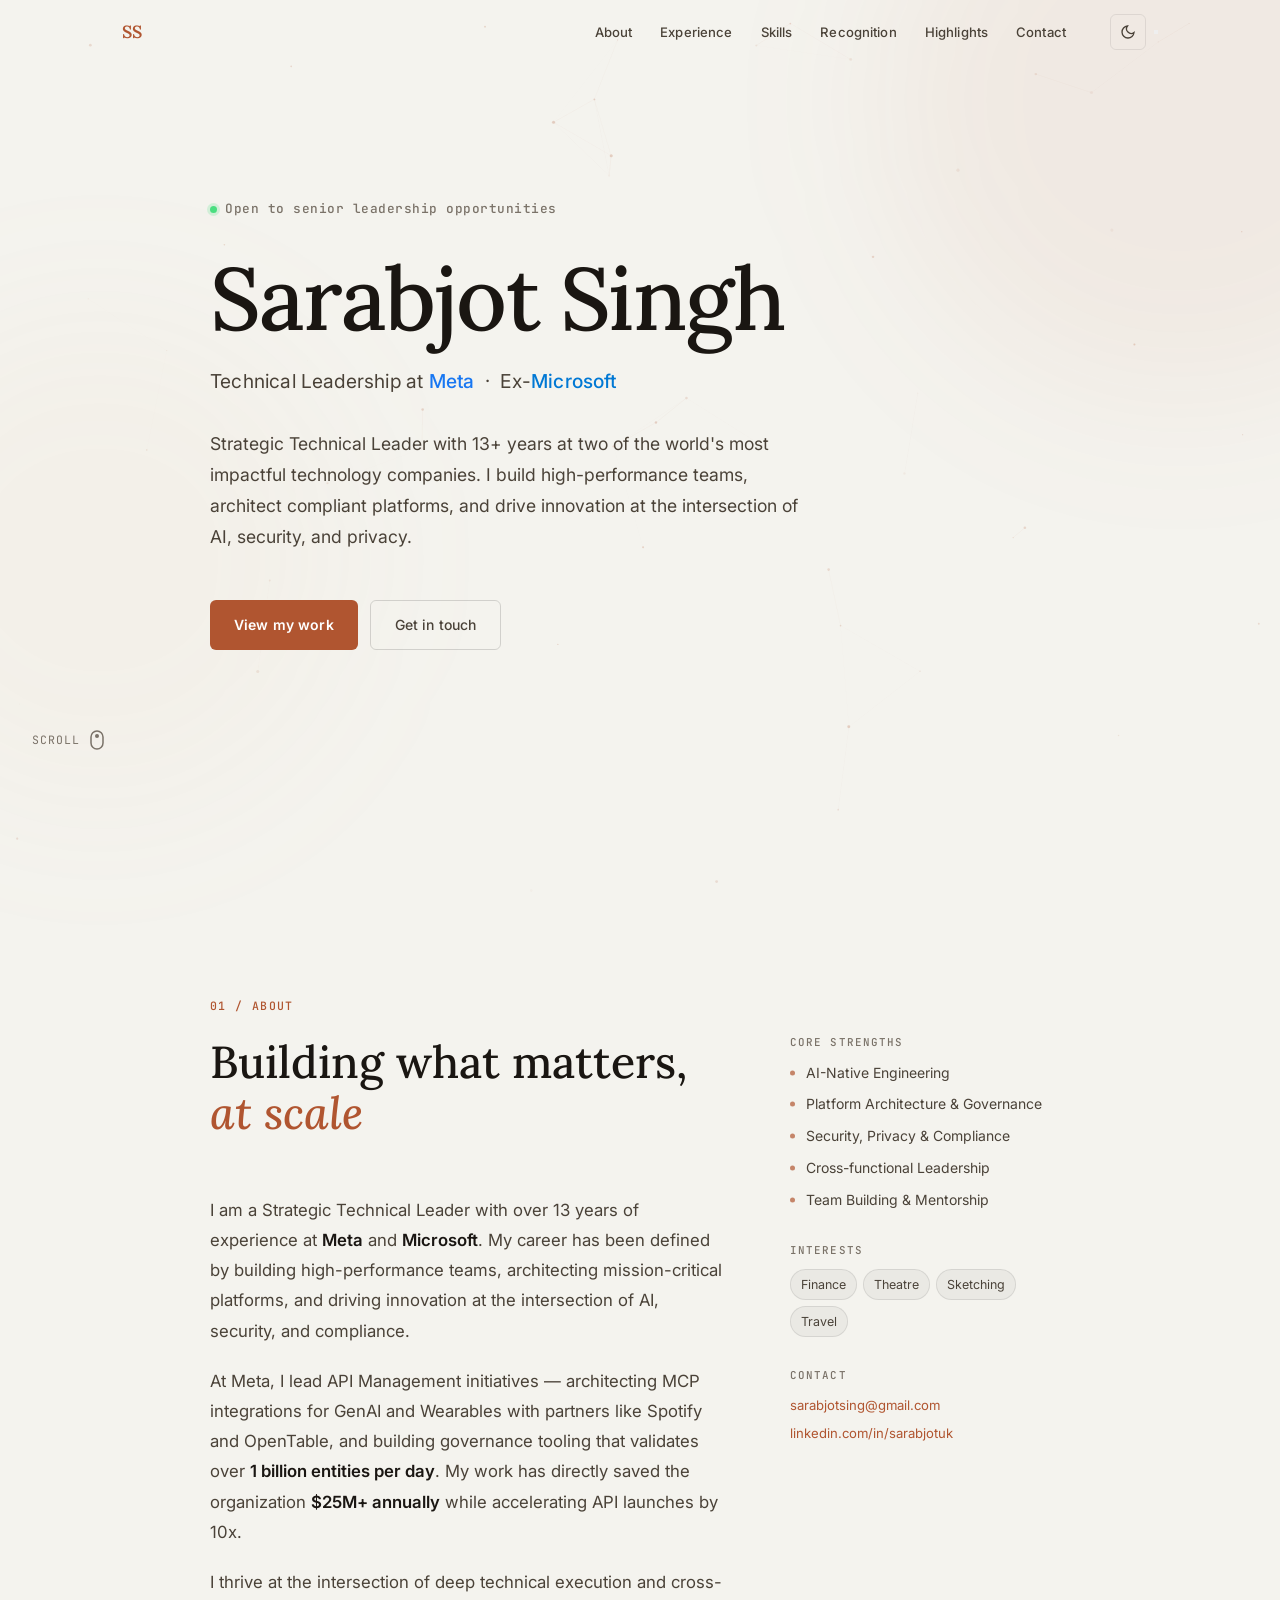
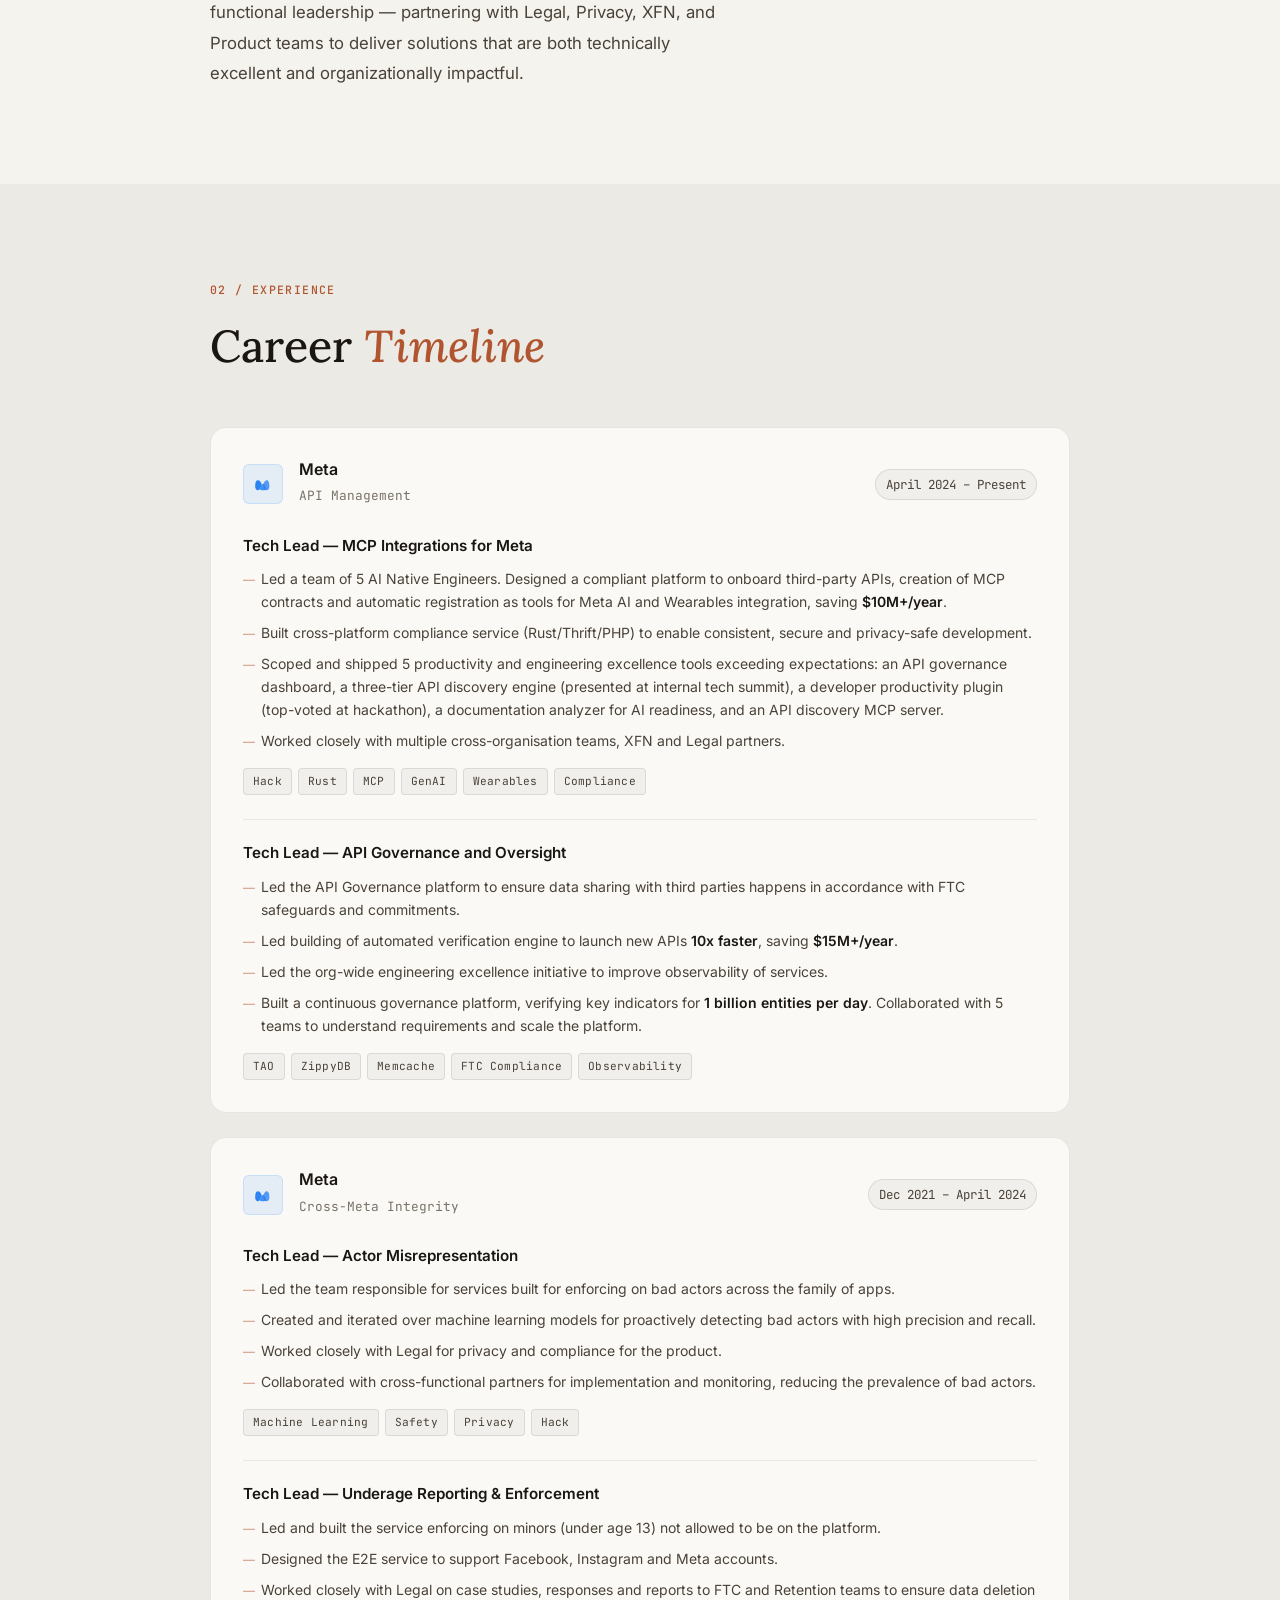
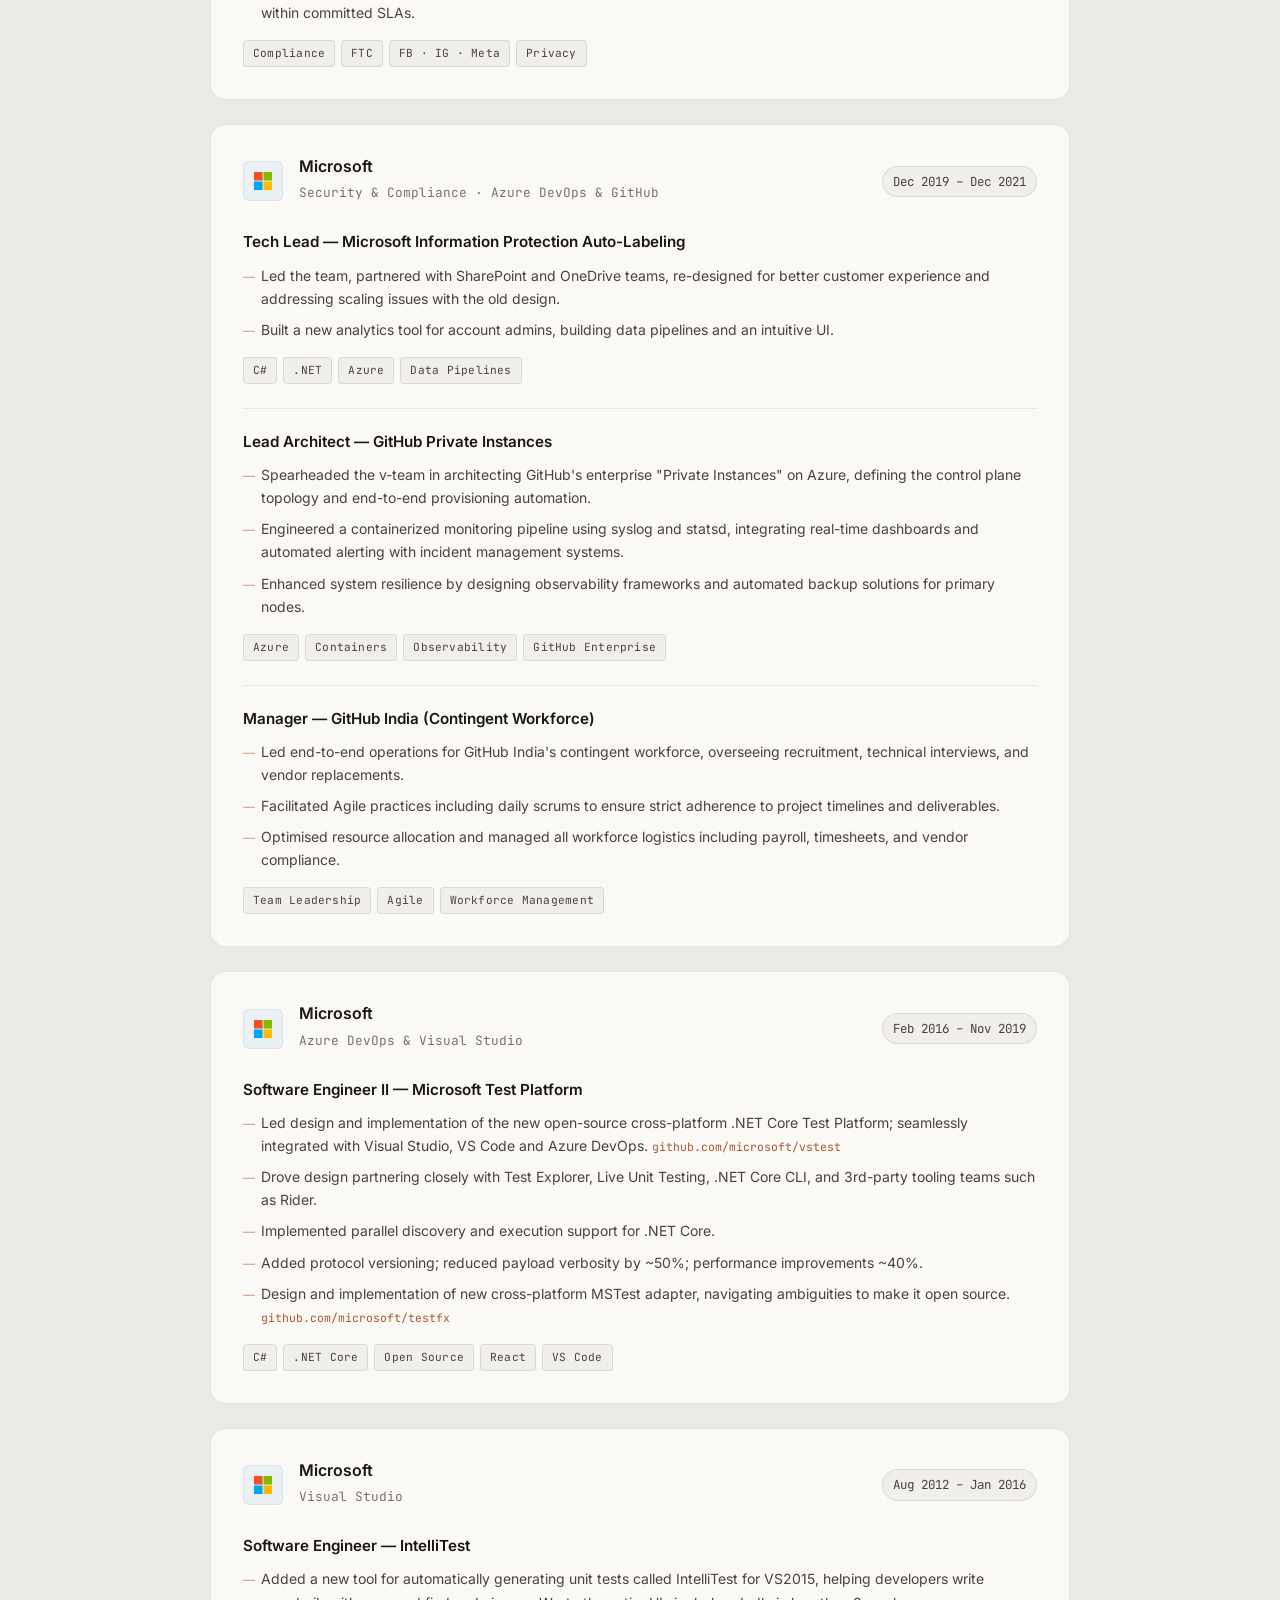
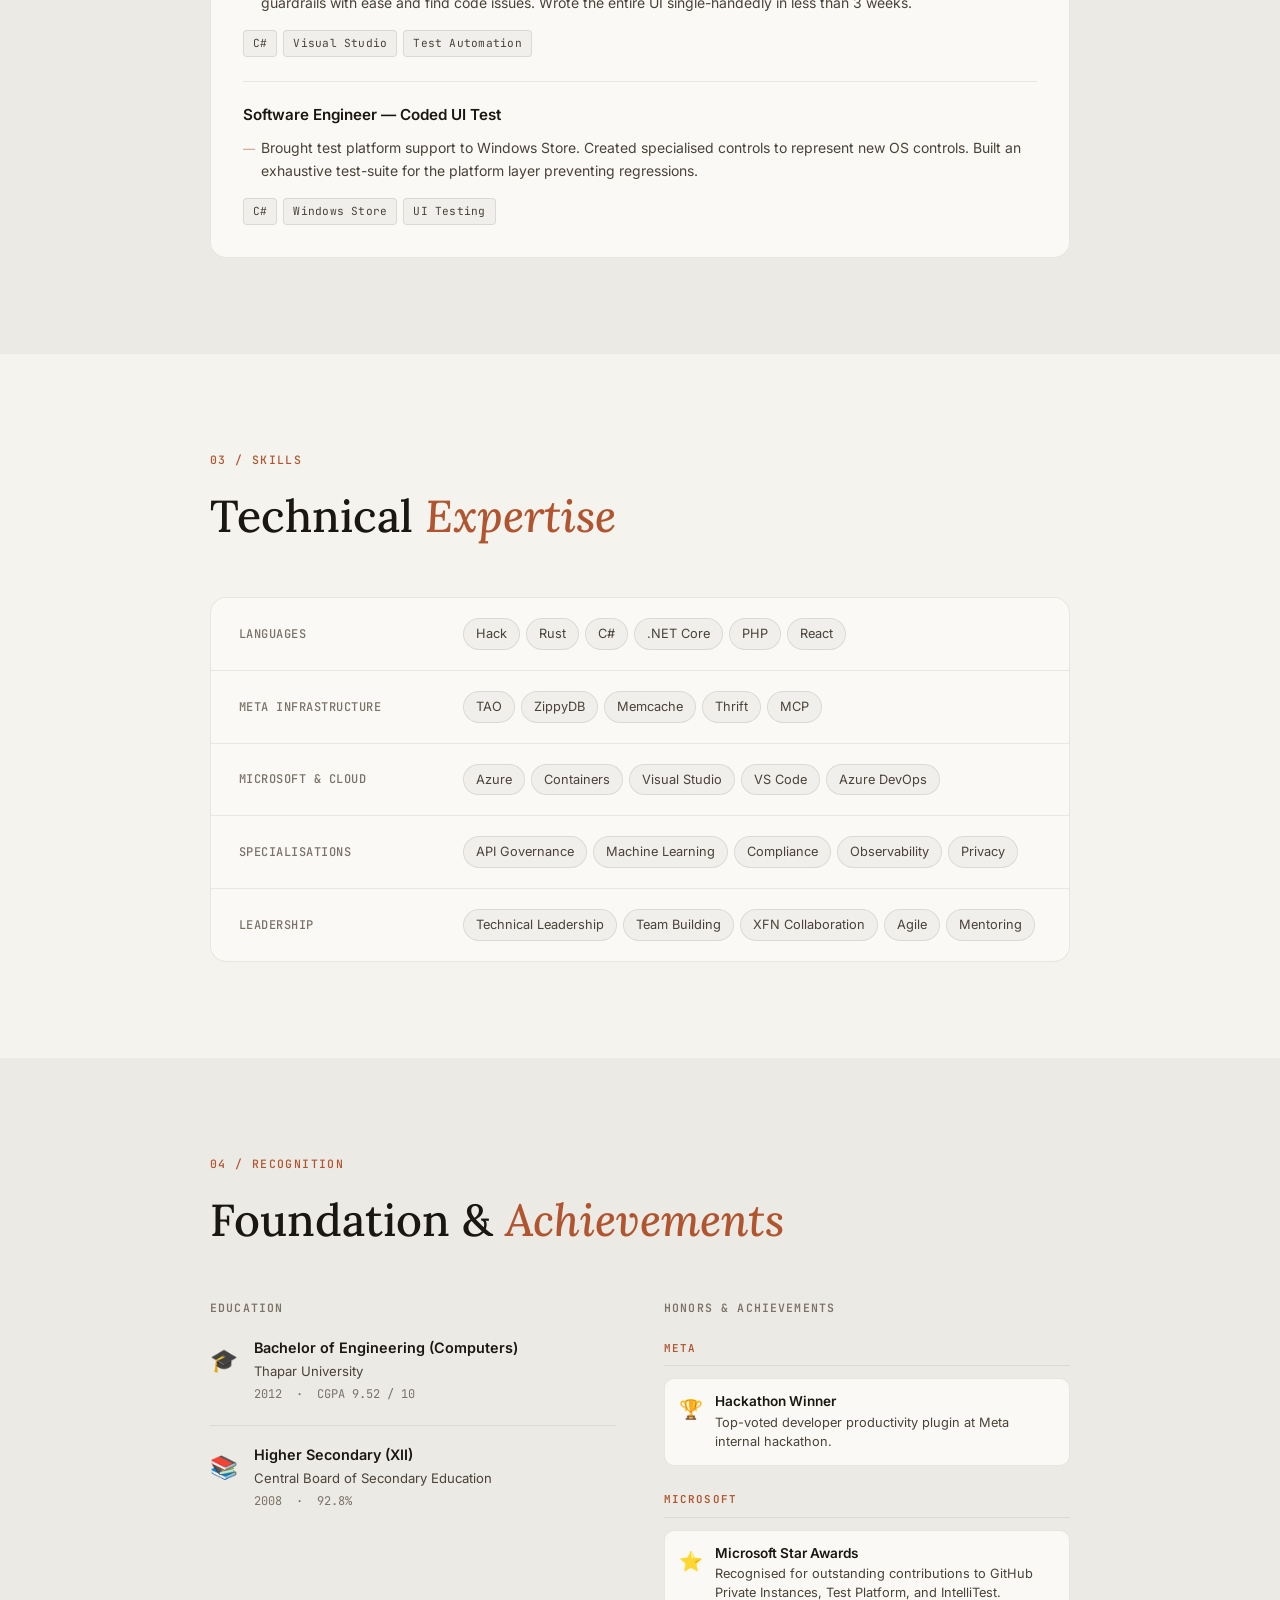
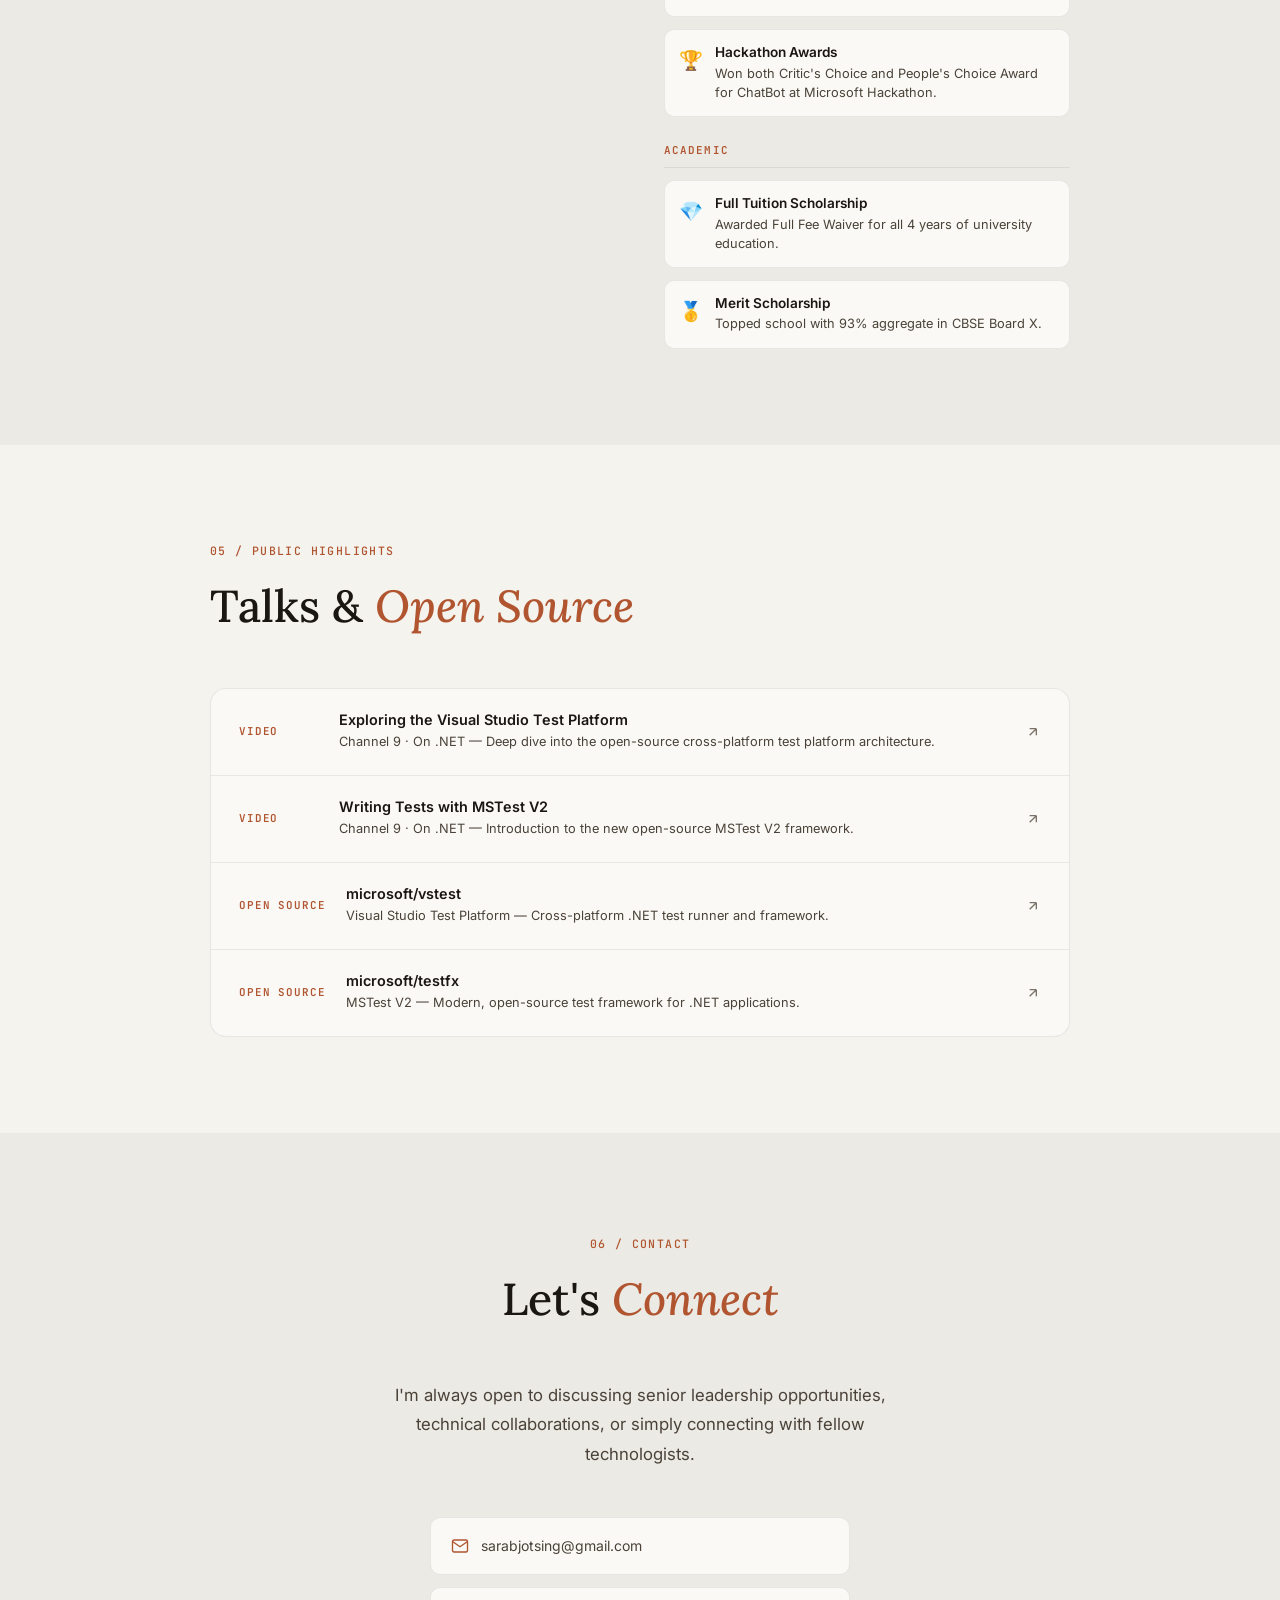
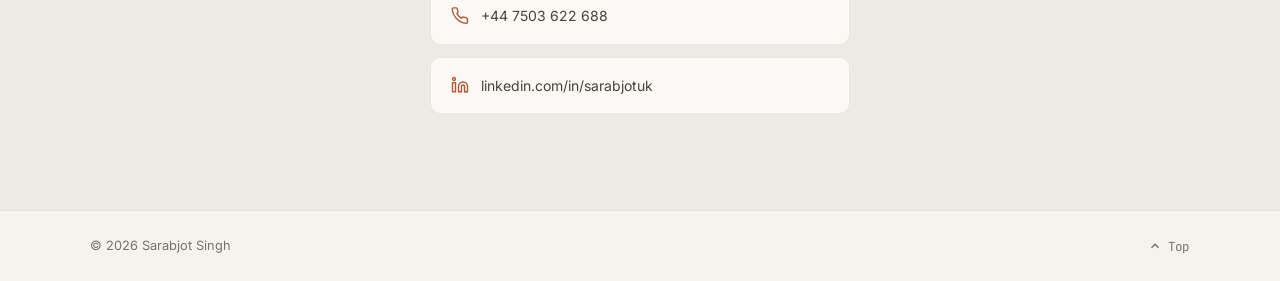
==== commit 0b40b04d: "Replace placeholder badges with proper Meta and Microsoft SVG logos" ====
--- a/index.html
+++ b/index.html
@@ -139,7 +139,13 @@
         <!-- Meta API Management -->
         <div class="job-block reveal reveal-d2">
           <div class="job-header">
-            <div class="job-co-badge meta-badge">M</div>
+            <div class="job-co-badge meta-badge">
+              <svg width="20" height="20" viewBox="0 0 60 60" fill="none" xmlns="http://www.w3.org/2000/svg" aria-label="Meta">
+                <path d="M6.5 37.5C6.5 41.09 7.44 43.9 8.9 45.72C10.36 47.54 12.28 48.5 14.5 48.5C16.72 48.5 18.44 47.62 20.06 45.62C21.5 43.84 22.94 40.88 24.38 36.78L26.5 30.5L23.12 24.38C21.18 20.88 19.06 18.5 14.5 18.5C10.08 18.5 6.5 23.5 6.5 37.5Z" fill="currentColor" opacity="0.9"/>
+                <path d="M35.62 45.62C37.24 47.62 38.96 48.5 41.18 48.5C43.4 48.5 45.32 47.54 46.78 45.72C48.24 43.9 49.18 41.09 49.18 37.5C49.18 23.5 45.6 18.5 41.18 18.5C38.62 18.5 36.72 19.88 34.5 23.5L30 30.5L32.12 36.78C33.56 40.88 34.2 43.84 35.62 45.62Z" fill="currentColor" opacity="0.7"/>
+                <path d="M24.38 36.78C22.94 40.88 21.5 43.84 20.06 45.62C21.72 47.44 23.7 48.5 26.5 48.5H33.5C36.3 48.5 38.28 47.44 39.94 45.62C38.5 43.84 37.06 40.88 35.62 36.78L33.5 30.5H26.5L24.38 36.78Z" fill="currentColor" opacity="0.8"/>
+              </svg>
+            </div>
             <div class="job-meta">
               <h3 class="job-company">Meta</h3>
               <span class="job-dept">API Management</span>
@@ -179,7 +185,13 @@
         <!-- Meta Integrity -->
         <div class="job-block reveal reveal-d2">
           <div class="job-header">
-            <div class="job-co-badge meta-badge">M</div>
+            <div class="job-co-badge meta-badge">
+              <svg width="20" height="20" viewBox="0 0 60 60" fill="none" xmlns="http://www.w3.org/2000/svg" aria-label="Meta">
+                <path d="M6.5 37.5C6.5 41.09 7.44 43.9 8.9 45.72C10.36 47.54 12.28 48.5 14.5 48.5C16.72 48.5 18.44 47.62 20.06 45.62C21.5 43.84 22.94 40.88 24.38 36.78L26.5 30.5L23.12 24.38C21.18 20.88 19.06 18.5 14.5 18.5C10.08 18.5 6.5 23.5 6.5 37.5Z" fill="currentColor" opacity="0.9"/>
+                <path d="M35.62 45.62C37.24 47.62 38.96 48.5 41.18 48.5C43.4 48.5 45.32 47.54 46.78 45.72C48.24 43.9 49.18 41.09 49.18 37.5C49.18 23.5 45.6 18.5 41.18 18.5C38.62 18.5 36.72 19.88 34.5 23.5L30 30.5L32.12 36.78C33.56 40.88 34.2 43.84 35.62 45.62Z" fill="currentColor" opacity="0.7"/>
+                <path d="M24.38 36.78C22.94 40.88 21.5 43.84 20.06 45.62C21.72 47.44 23.7 48.5 26.5 48.5H33.5C36.3 48.5 38.28 47.44 39.94 45.62C38.5 43.84 37.06 40.88 35.62 36.78L33.5 30.5H26.5L24.38 36.78Z" fill="currentColor" opacity="0.8"/>
+              </svg>
+            </div>
             <div class="job-meta">
               <h3 class="job-company">Meta</h3>
               <span class="job-dept">Cross-Meta Integrity</span>
@@ -218,7 +230,14 @@
         <!-- Microsoft Security -->
         <div class="job-block reveal reveal-d2">
           <div class="job-header">
-            <div class="job-co-badge msft-badge">⊞</div>
+            <div class="job-co-badge msft-badge">
+              <svg width="20" height="20" viewBox="0 0 21 21" fill="none" xmlns="http://www.w3.org/2000/svg" aria-label="Microsoft">
+                <rect x="1" y="1" width="9" height="9" fill="#f25022"/>
+                <rect x="11" y="1" width="9" height="9" fill="#7fba00"/>
+                <rect x="1" y="11" width="9" height="9" fill="#00a4ef"/>
+                <rect x="11" y="11" width="9" height="9" fill="#ffb900"/>
+              </svg>
+            </div>
             <div class="job-meta">
               <h3 class="job-company">Microsoft</h3>
               <span class="job-dept">Security &amp; Compliance · Azure DevOps &amp; GitHub</span>
@@ -269,7 +288,14 @@
         <!-- Microsoft DevDiv -->
         <div class="job-block reveal reveal-d2">
           <div class="job-header">
-            <div class="job-co-badge msft-badge">⊞</div>
+            <div class="job-co-badge msft-badge">
+              <svg width="20" height="20" viewBox="0 0 21 21" fill="none" xmlns="http://www.w3.org/2000/svg" aria-label="Microsoft">
+                <rect x="1" y="1" width="9" height="9" fill="#f25022"/>
+                <rect x="11" y="1" width="9" height="9" fill="#7fba00"/>
+                <rect x="1" y="11" width="9" height="9" fill="#00a4ef"/>
+                <rect x="11" y="11" width="9" height="9" fill="#ffb900"/>
+              </svg>
+            </div>
             <div class="job-meta">
               <h3 class="job-company">Microsoft</h3>
               <span class="job-dept">Azure DevOps &amp; Visual Studio</span>
@@ -295,7 +321,14 @@
         <!-- Microsoft VS -->
         <div class="job-block reveal reveal-d2">
           <div class="job-header">
-            <div class="job-co-badge msft-badge">⊞</div>
+            <div class="job-co-badge msft-badge">
+              <svg width="20" height="20" viewBox="0 0 21 21" fill="none" xmlns="http://www.w3.org/2000/svg" aria-label="Microsoft">
+                <rect x="1" y="1" width="9" height="9" fill="#f25022"/>
+                <rect x="11" y="1" width="9" height="9" fill="#7fba00"/>
+                <rect x="1" y="11" width="9" height="9" fill="#00a4ef"/>
+                <rect x="11" y="11" width="9" height="9" fill="#ffb900"/>
+              </svg>
+            </div>
             <div class="job-meta">
               <h3 class="job-company">Microsoft</h3>
               <span class="job-dept">Visual Studio</span>
--- a/styles.css
+++ b/styles.css
@@ -579,10 +579,10 @@
   display: flex;
   align-items: center;
   justify-content: center;
-  font-weight: 700;
-  font-size: 0.9rem;
   flex-shrink: 0;
-}
+  overflow: hidden;
+}
+.job-co-badge svg { display: block; }
 .meta-badge {
   background: rgba(79,158,255,0.12);
   color: var(--meta-color);
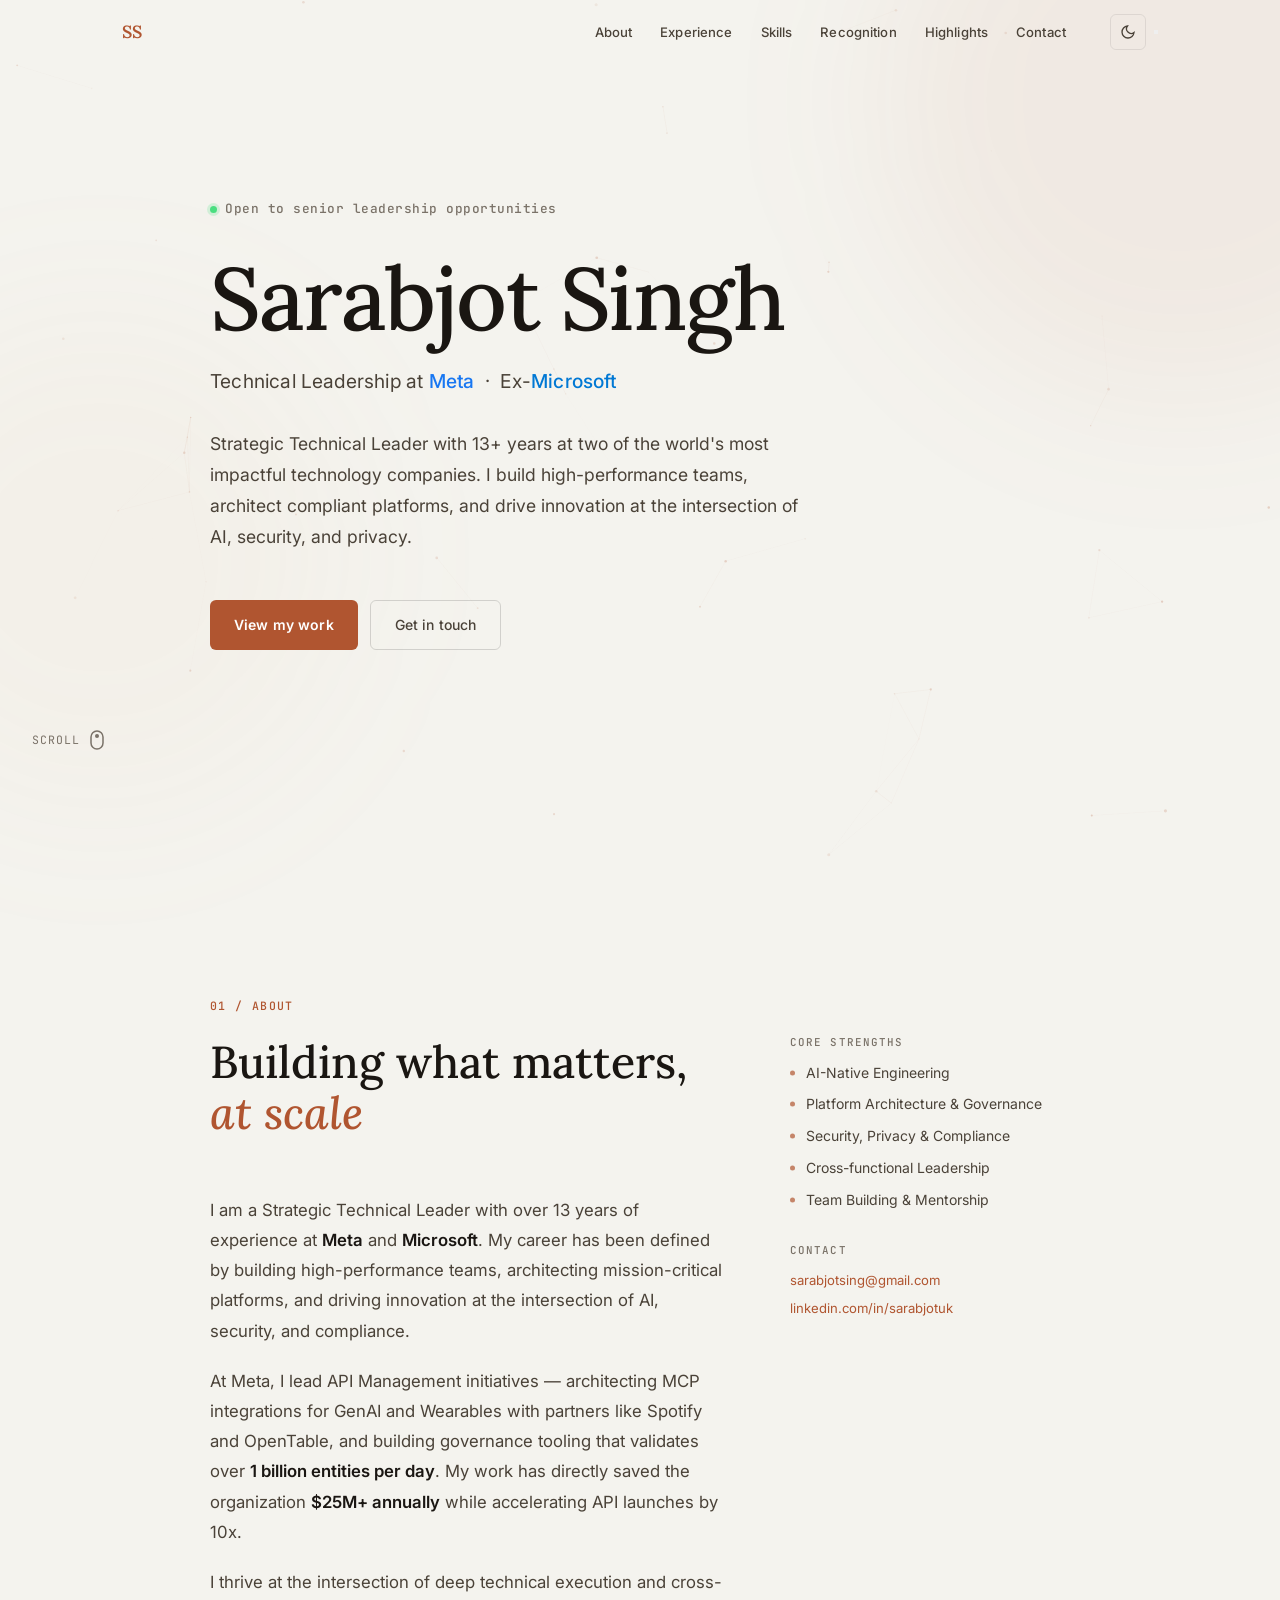
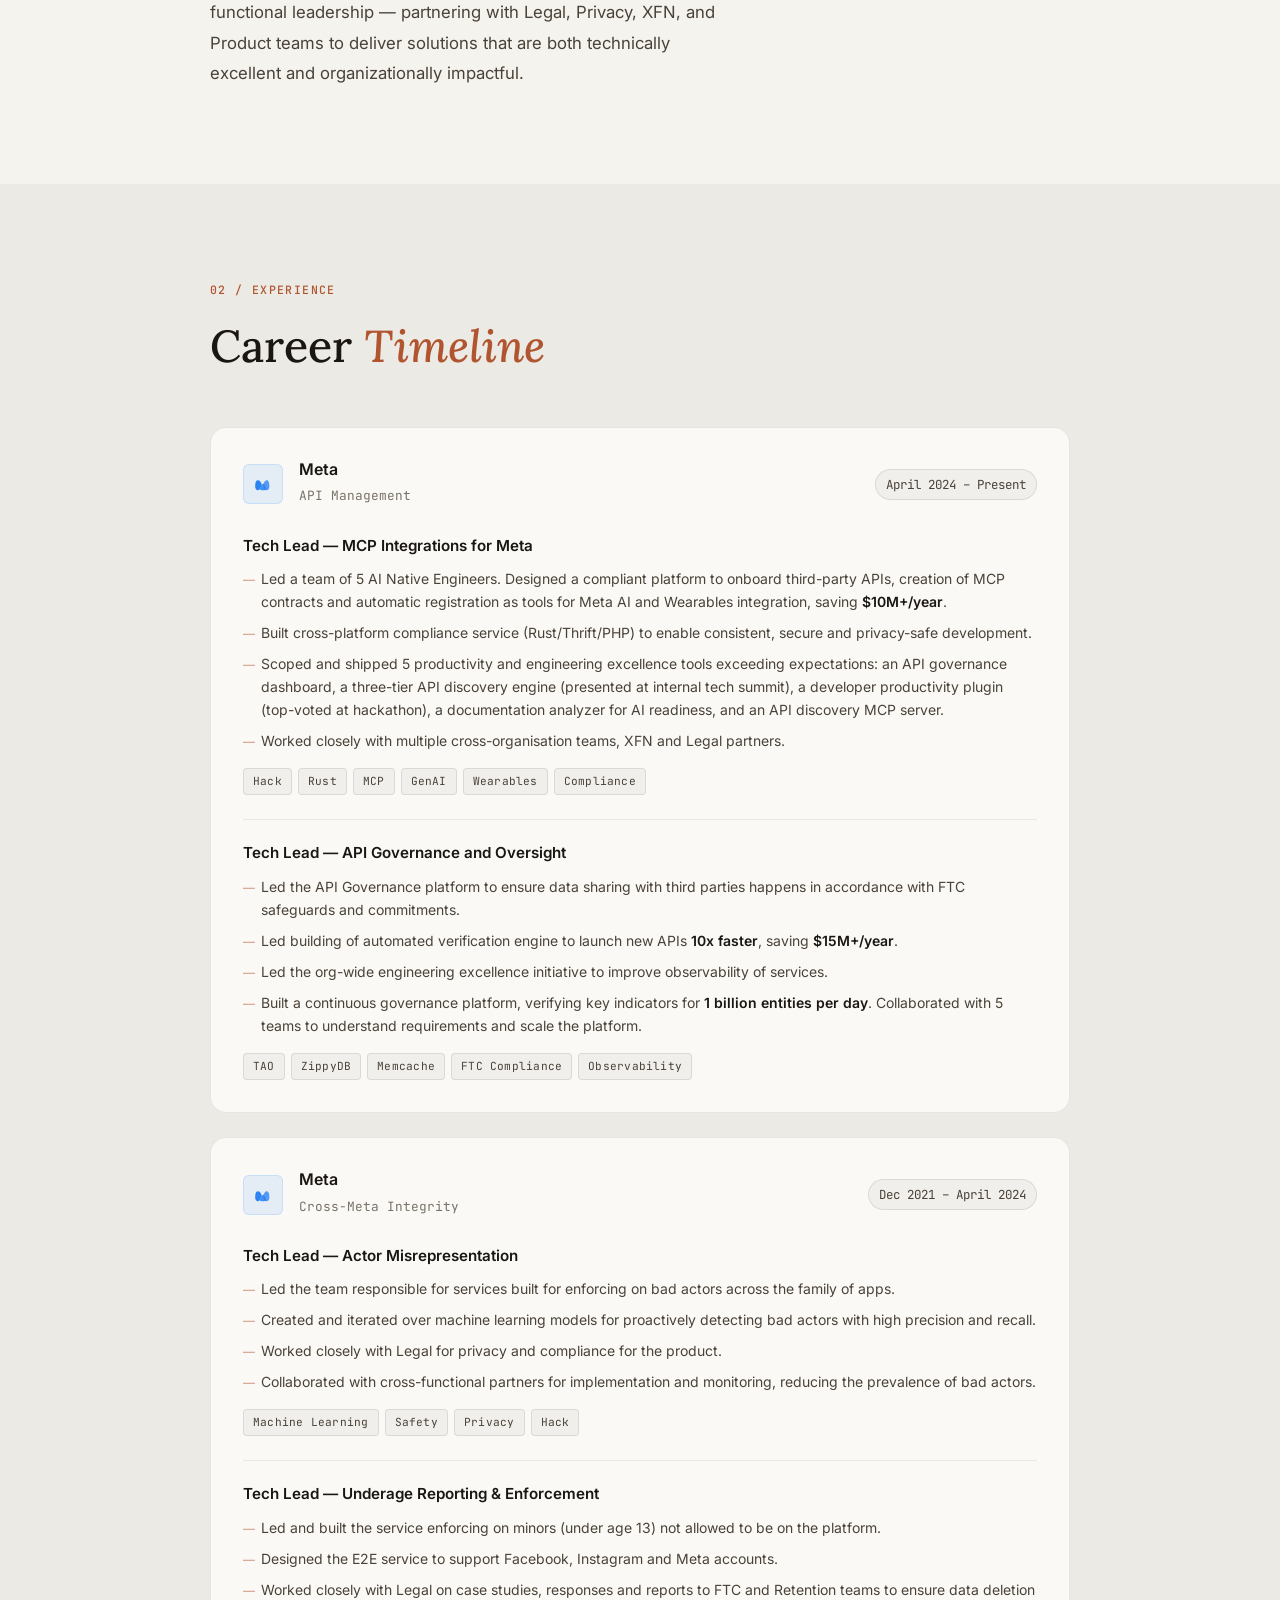
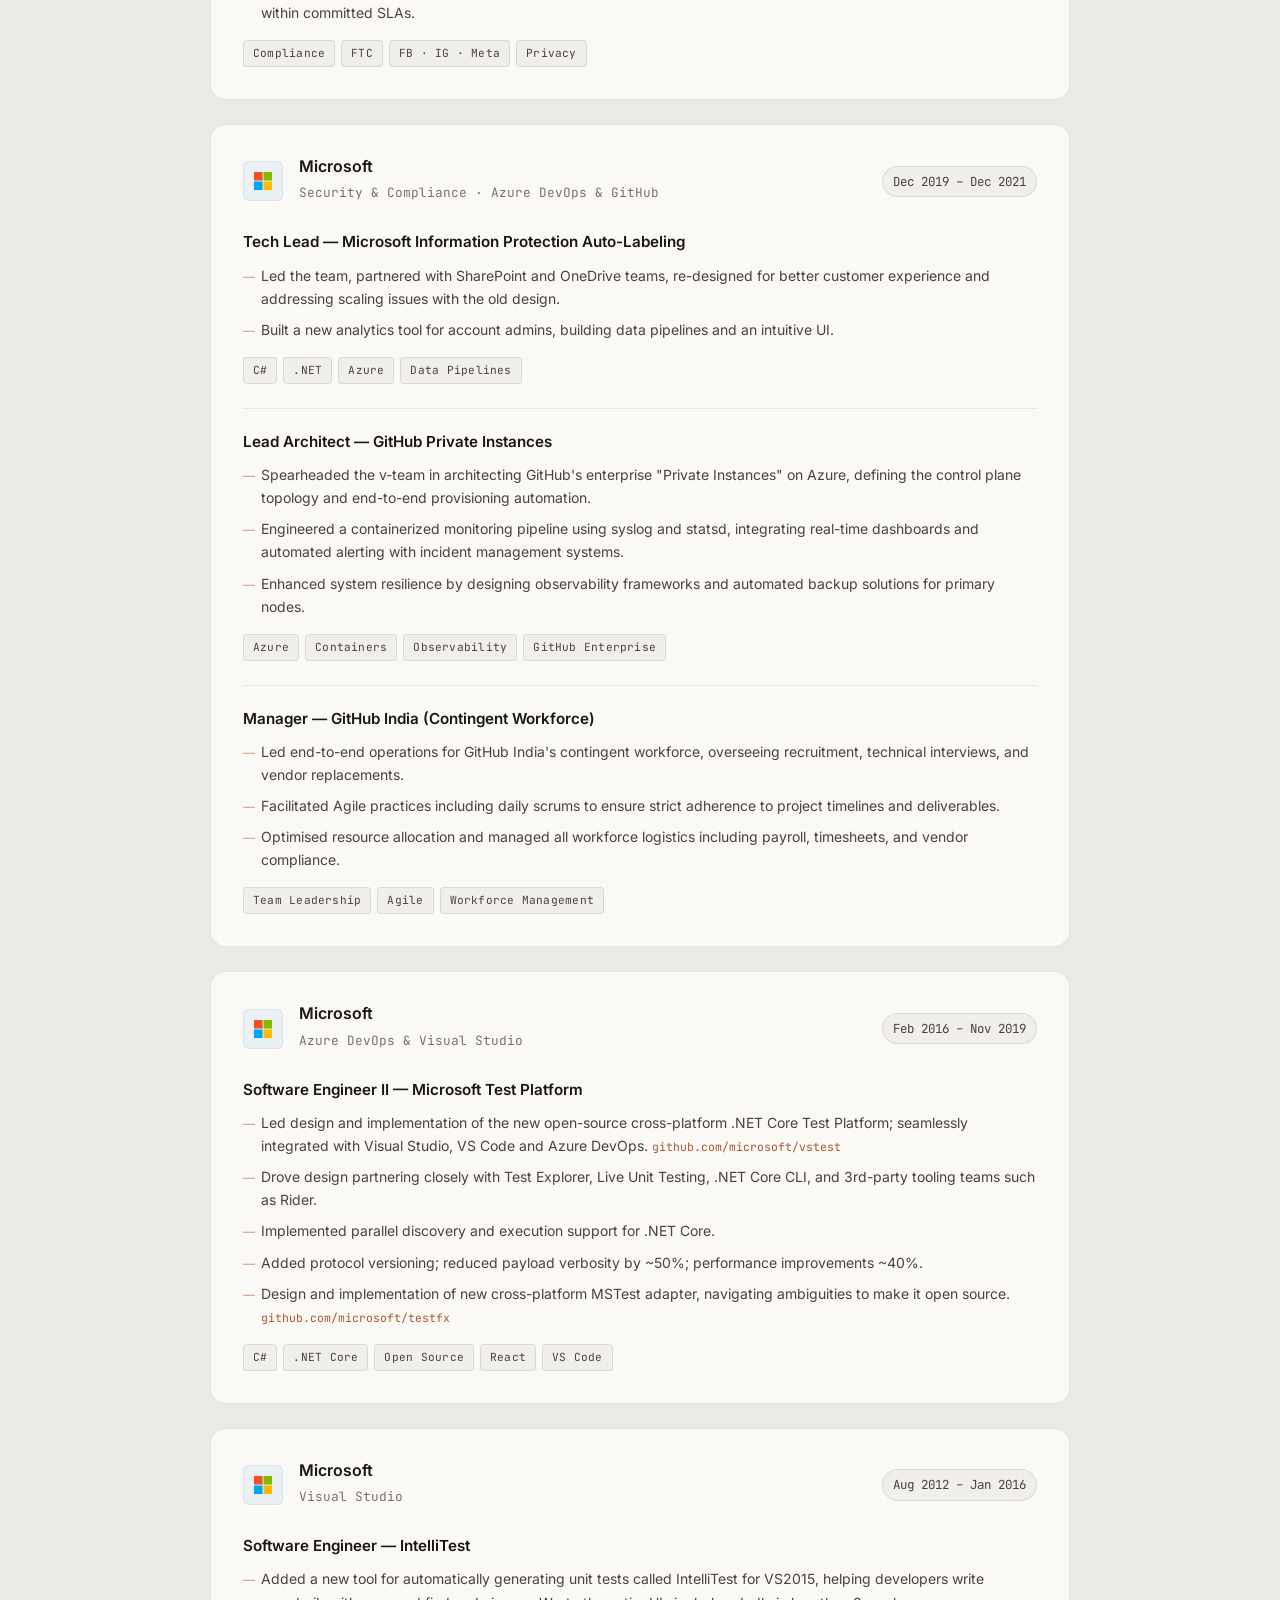
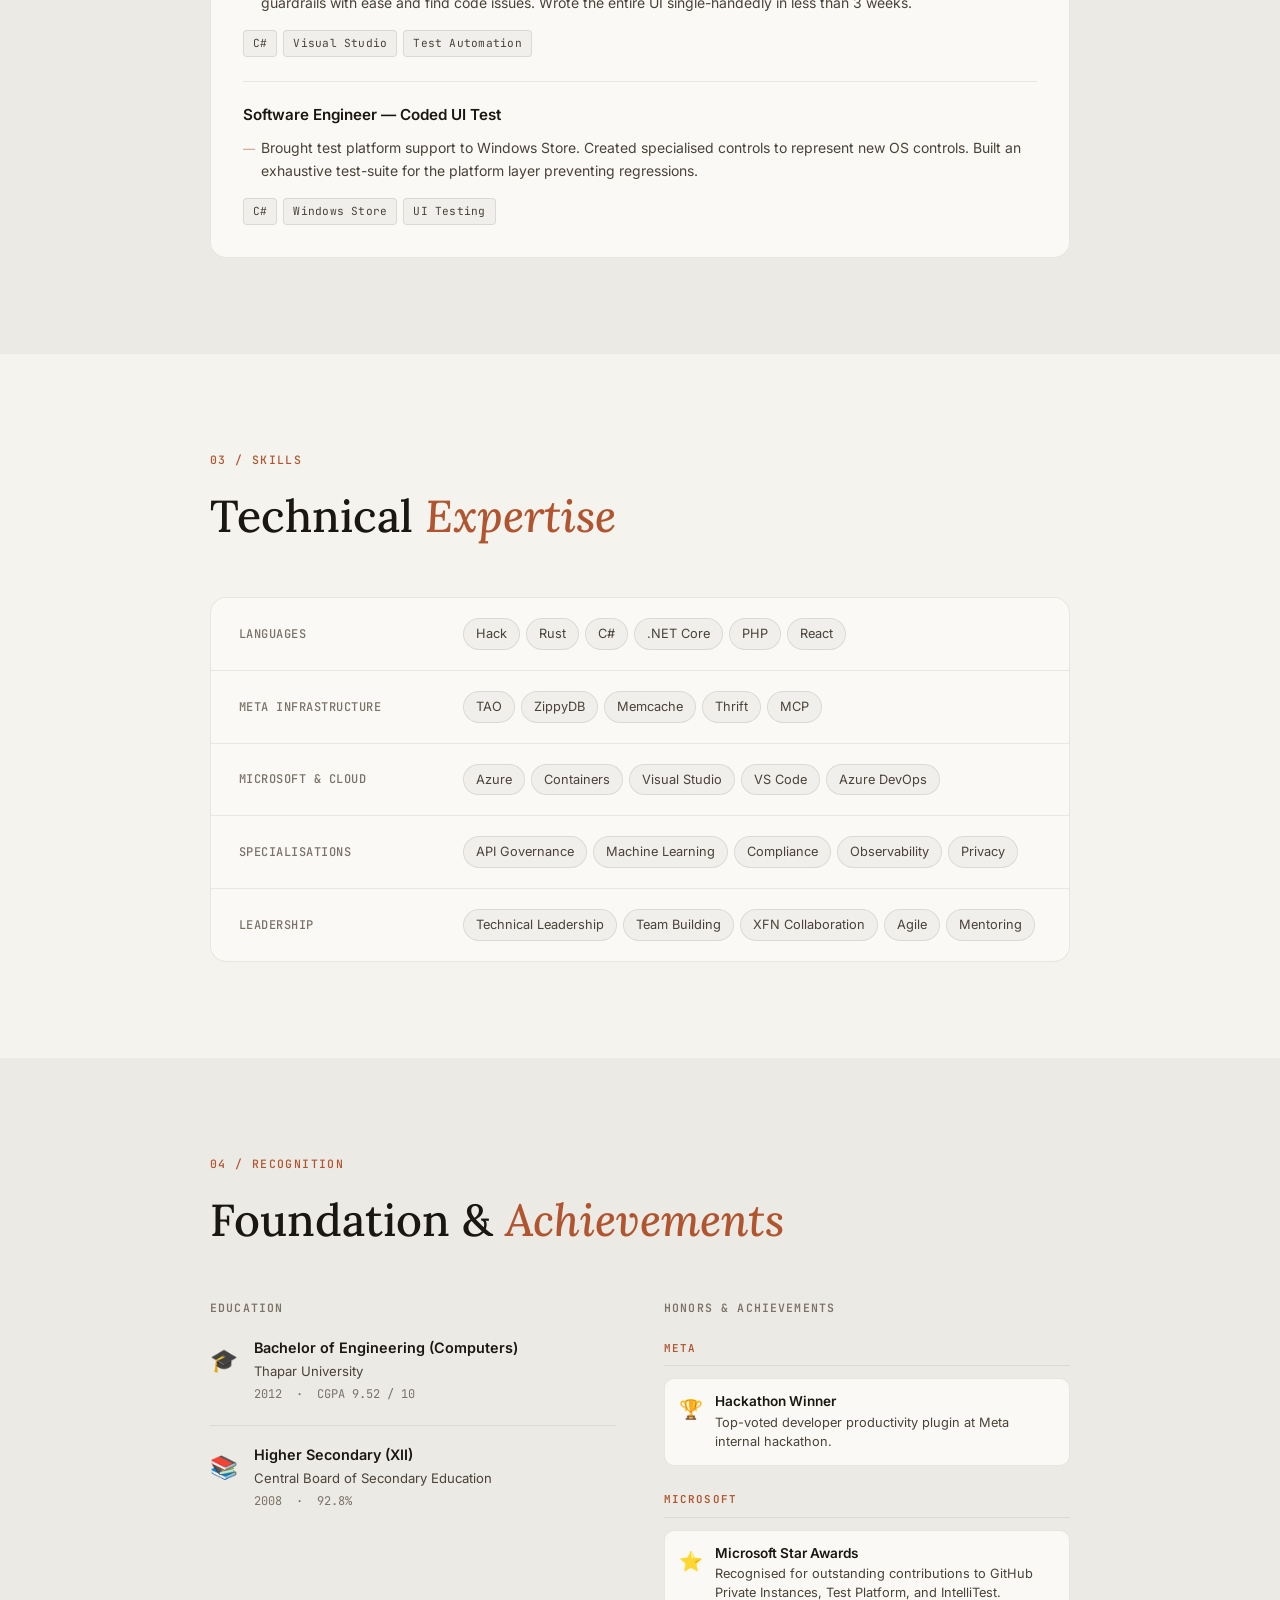
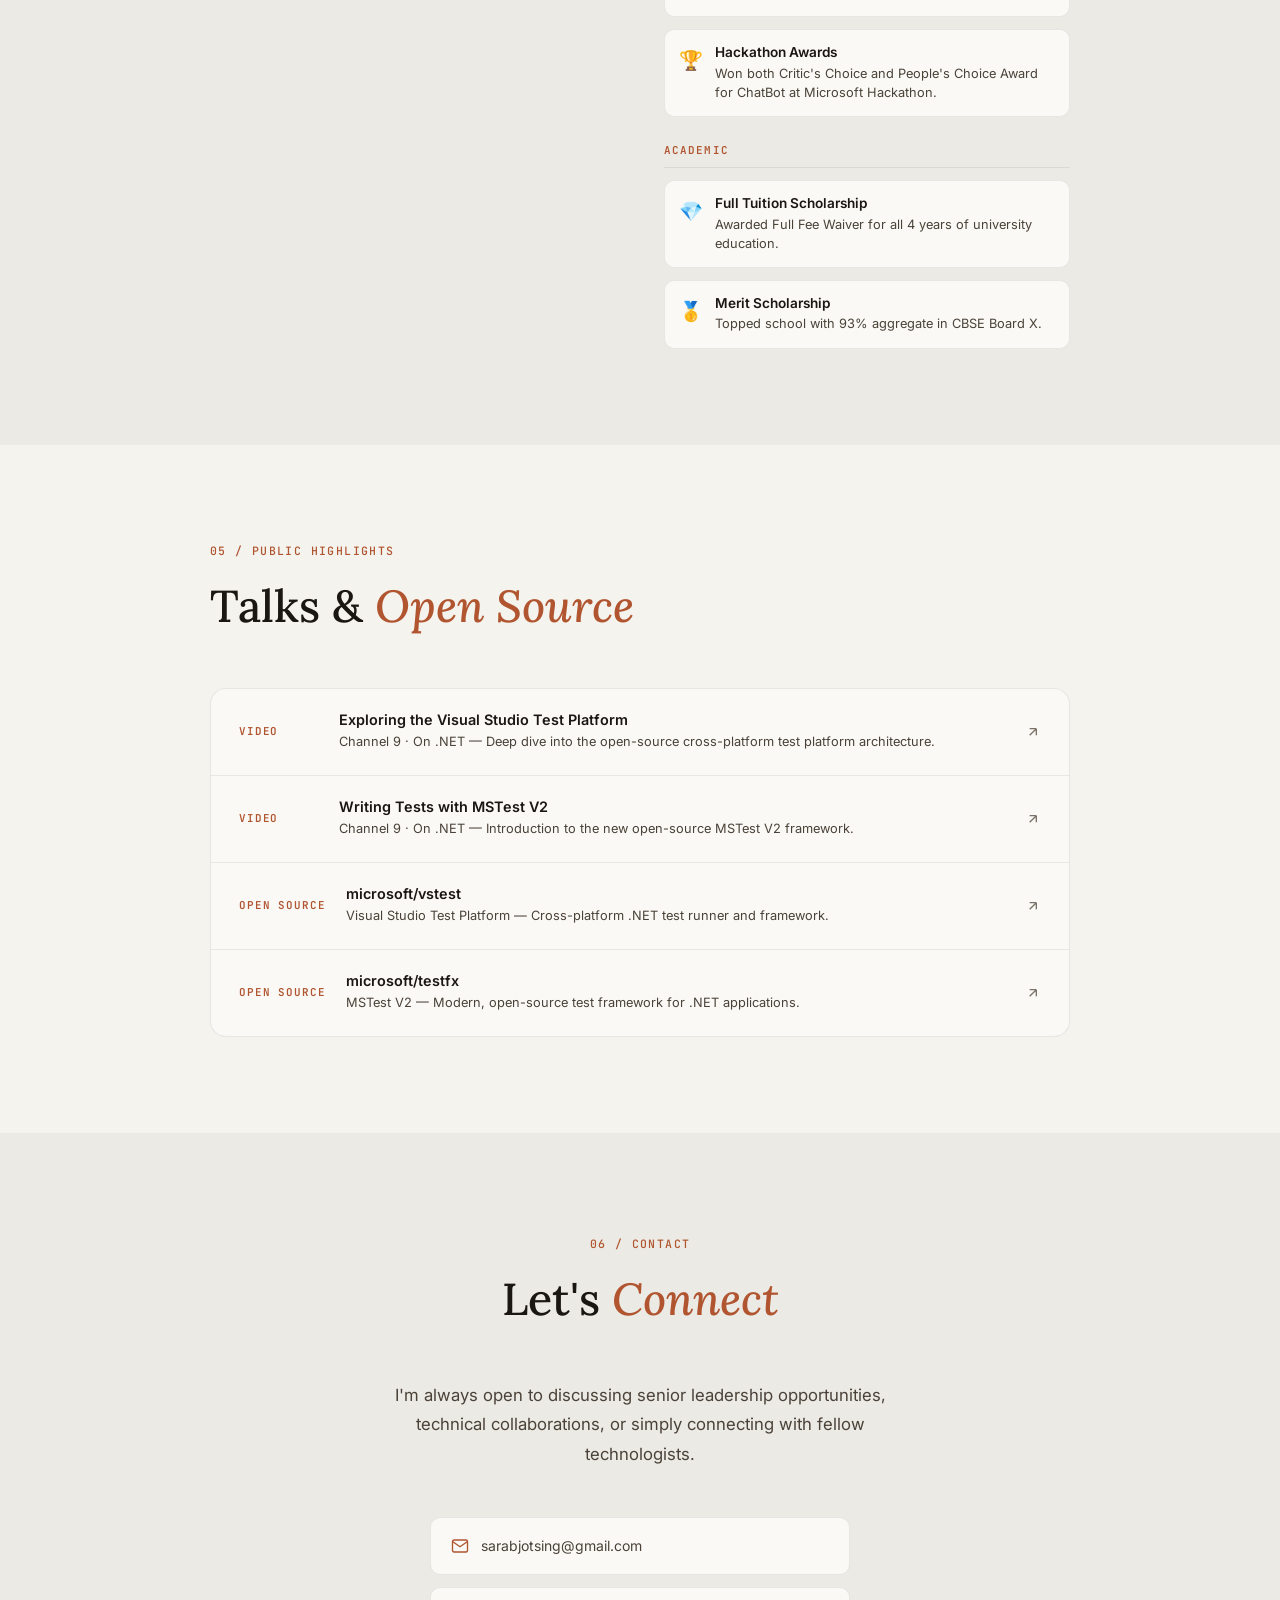
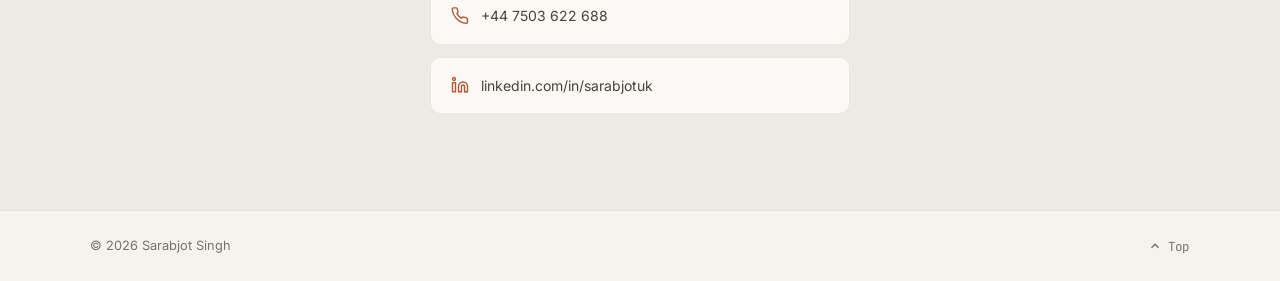
==== commit c059b7c4: "Remove Interests section from About sidebar" ====
--- a/index.html
+++ b/index.html
@@ -112,15 +112,6 @@
               </ul>
             </div>
             <div class="aside-block">
-              <h3 class="aside-title">Interests</h3>
-              <div class="interest-tags">
-                <span>Finance</span>
-                <span>Theatre</span>
-                <span>Sketching</span>
-                <span>Travel</span>
-              </div>
-            </div>
-            <div class="aside-block">
               <h3 class="aside-title">Contact</h3>
               <a href="mailto:sarabjotsing@gmail.com" class="aside-link">sarabjotsing@gmail.com</a>
               <a href="https://www.linkedin.com/in/sarabjotuk/" target="_blank" rel="noopener" class="aside-link">linkedin.com/in/sarabjotuk</a>
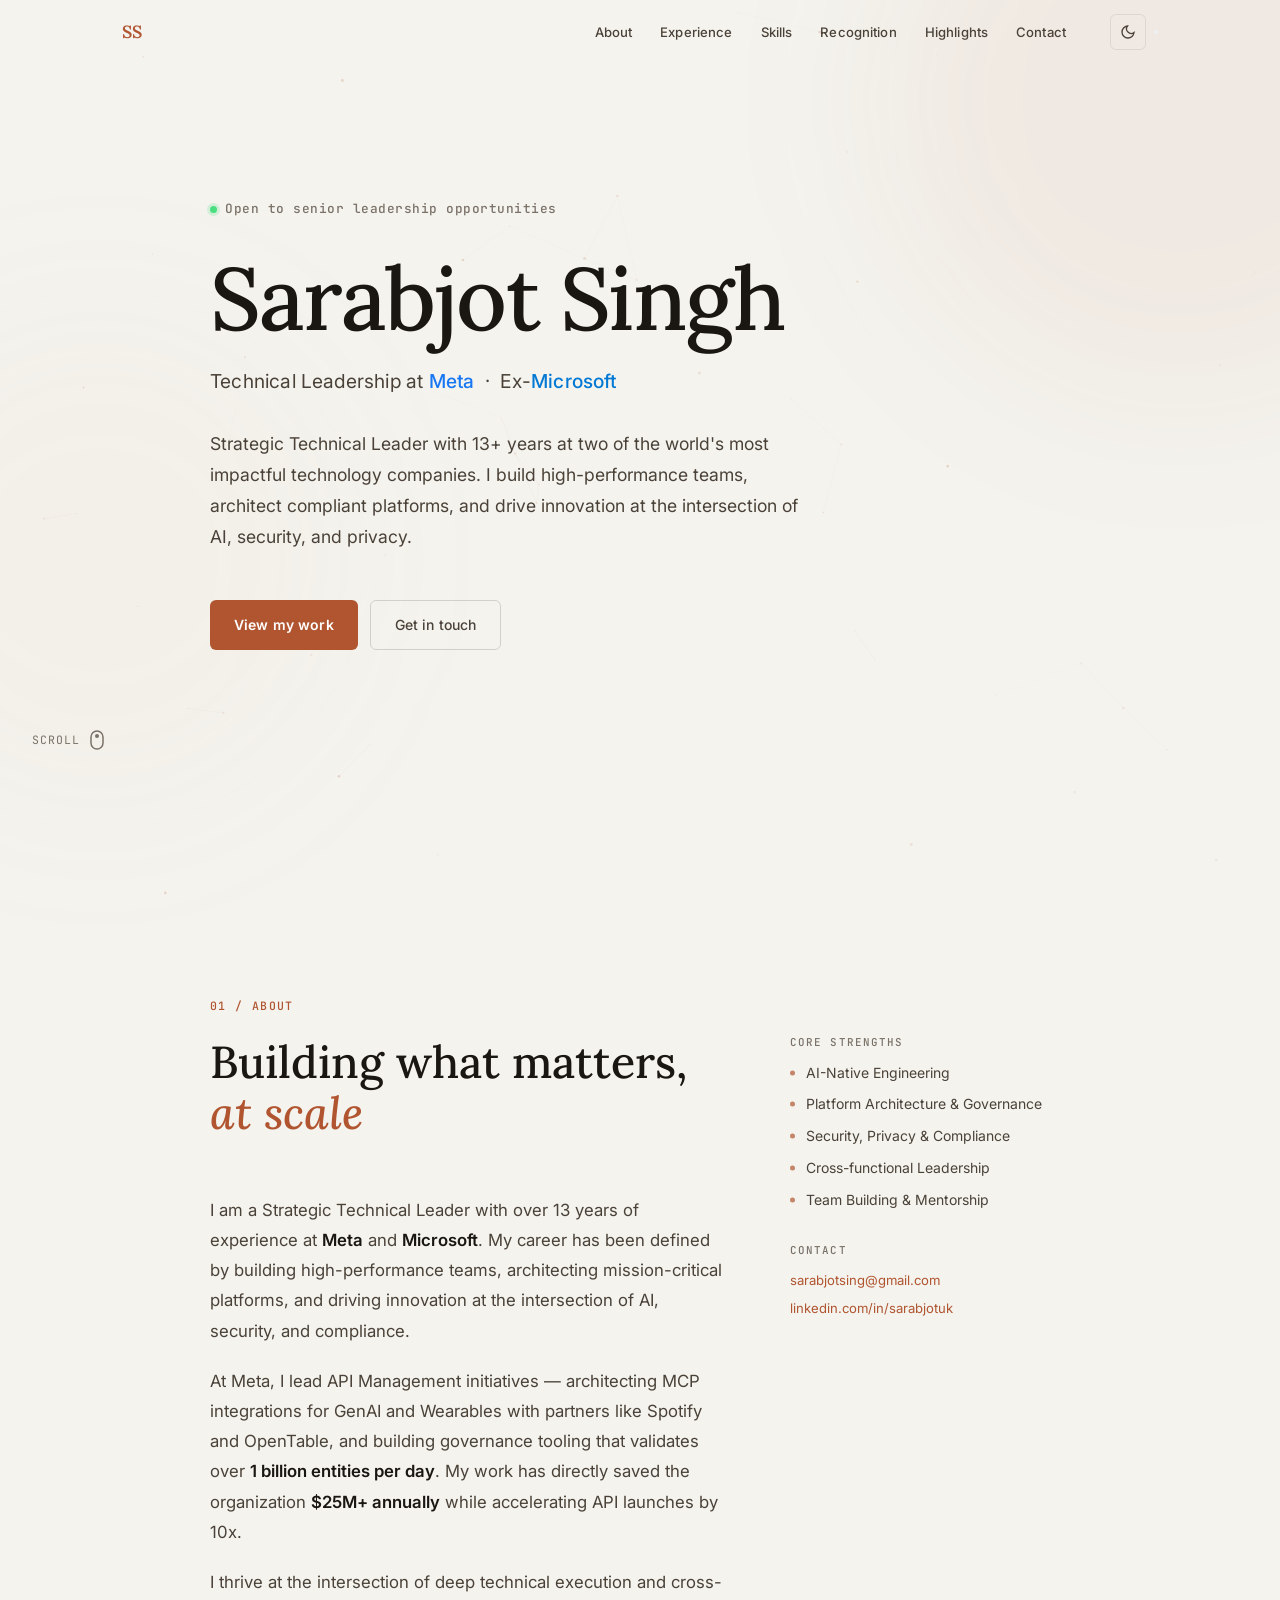
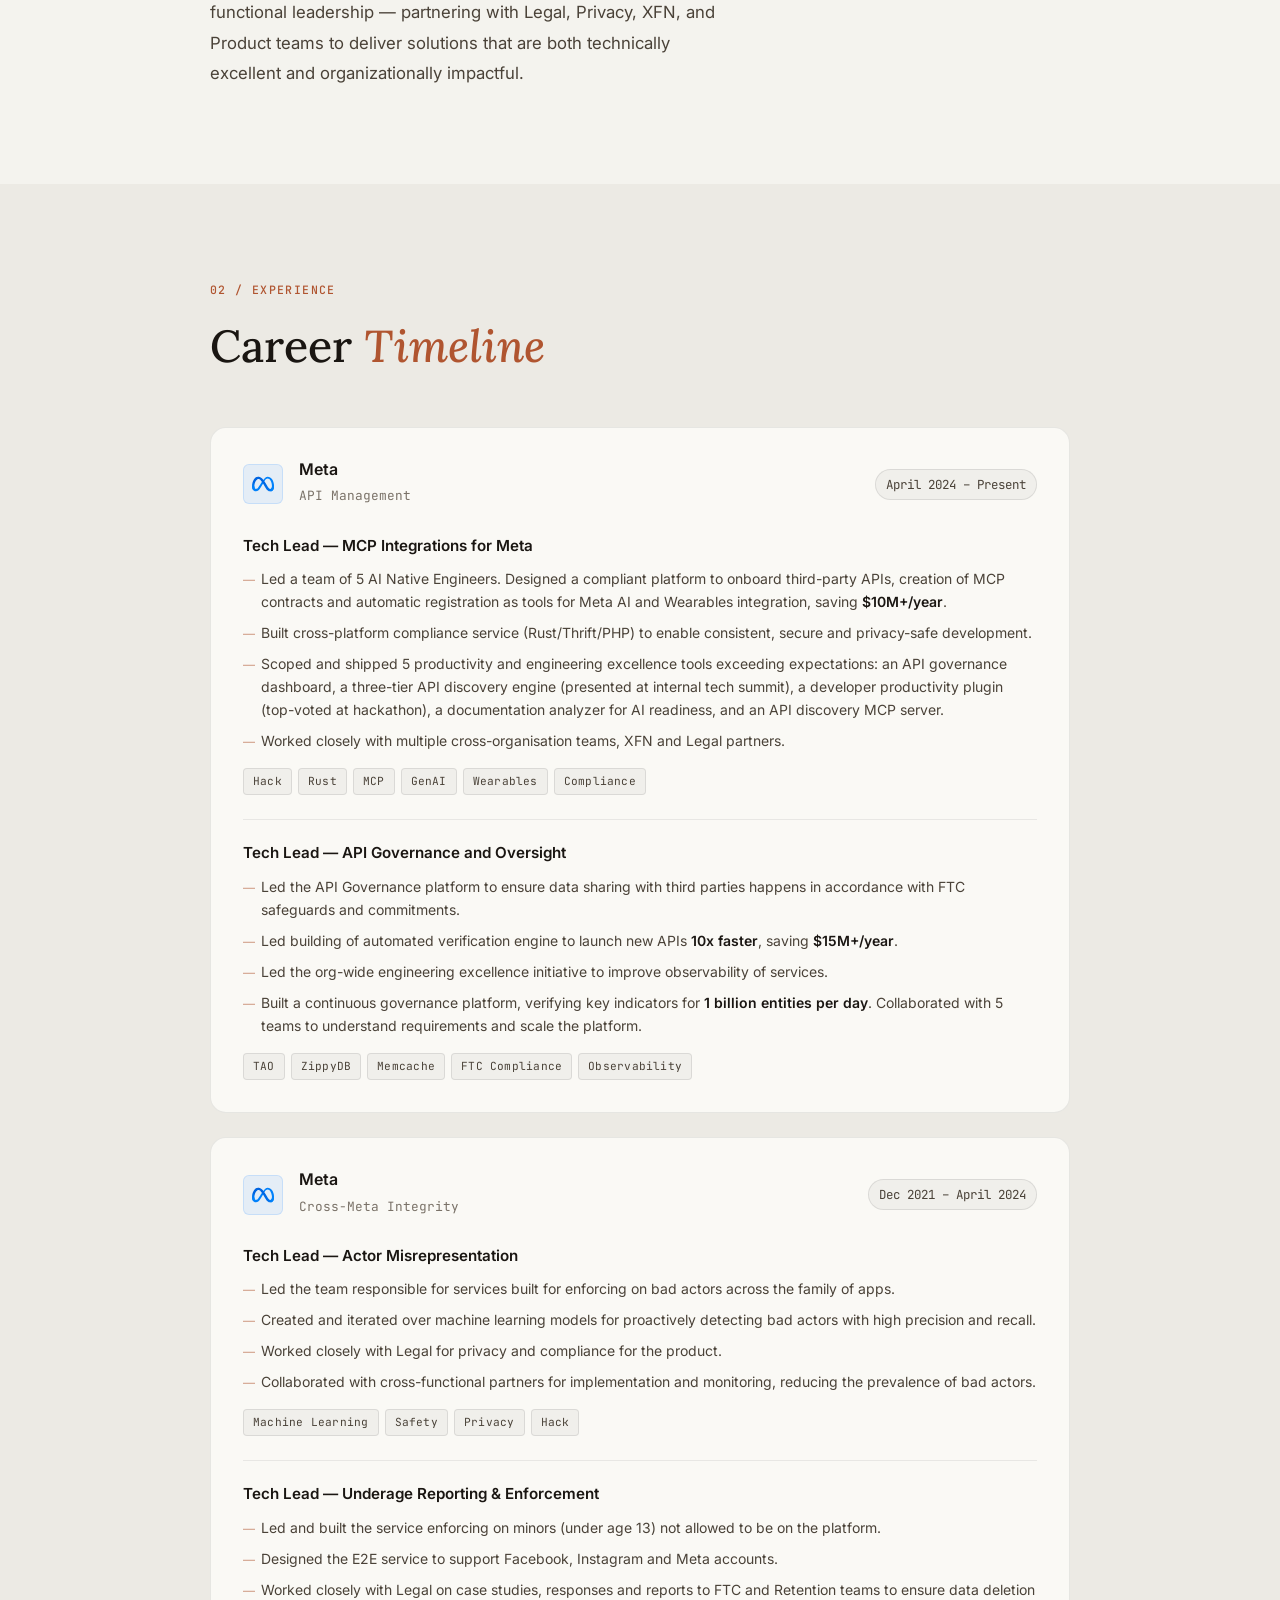
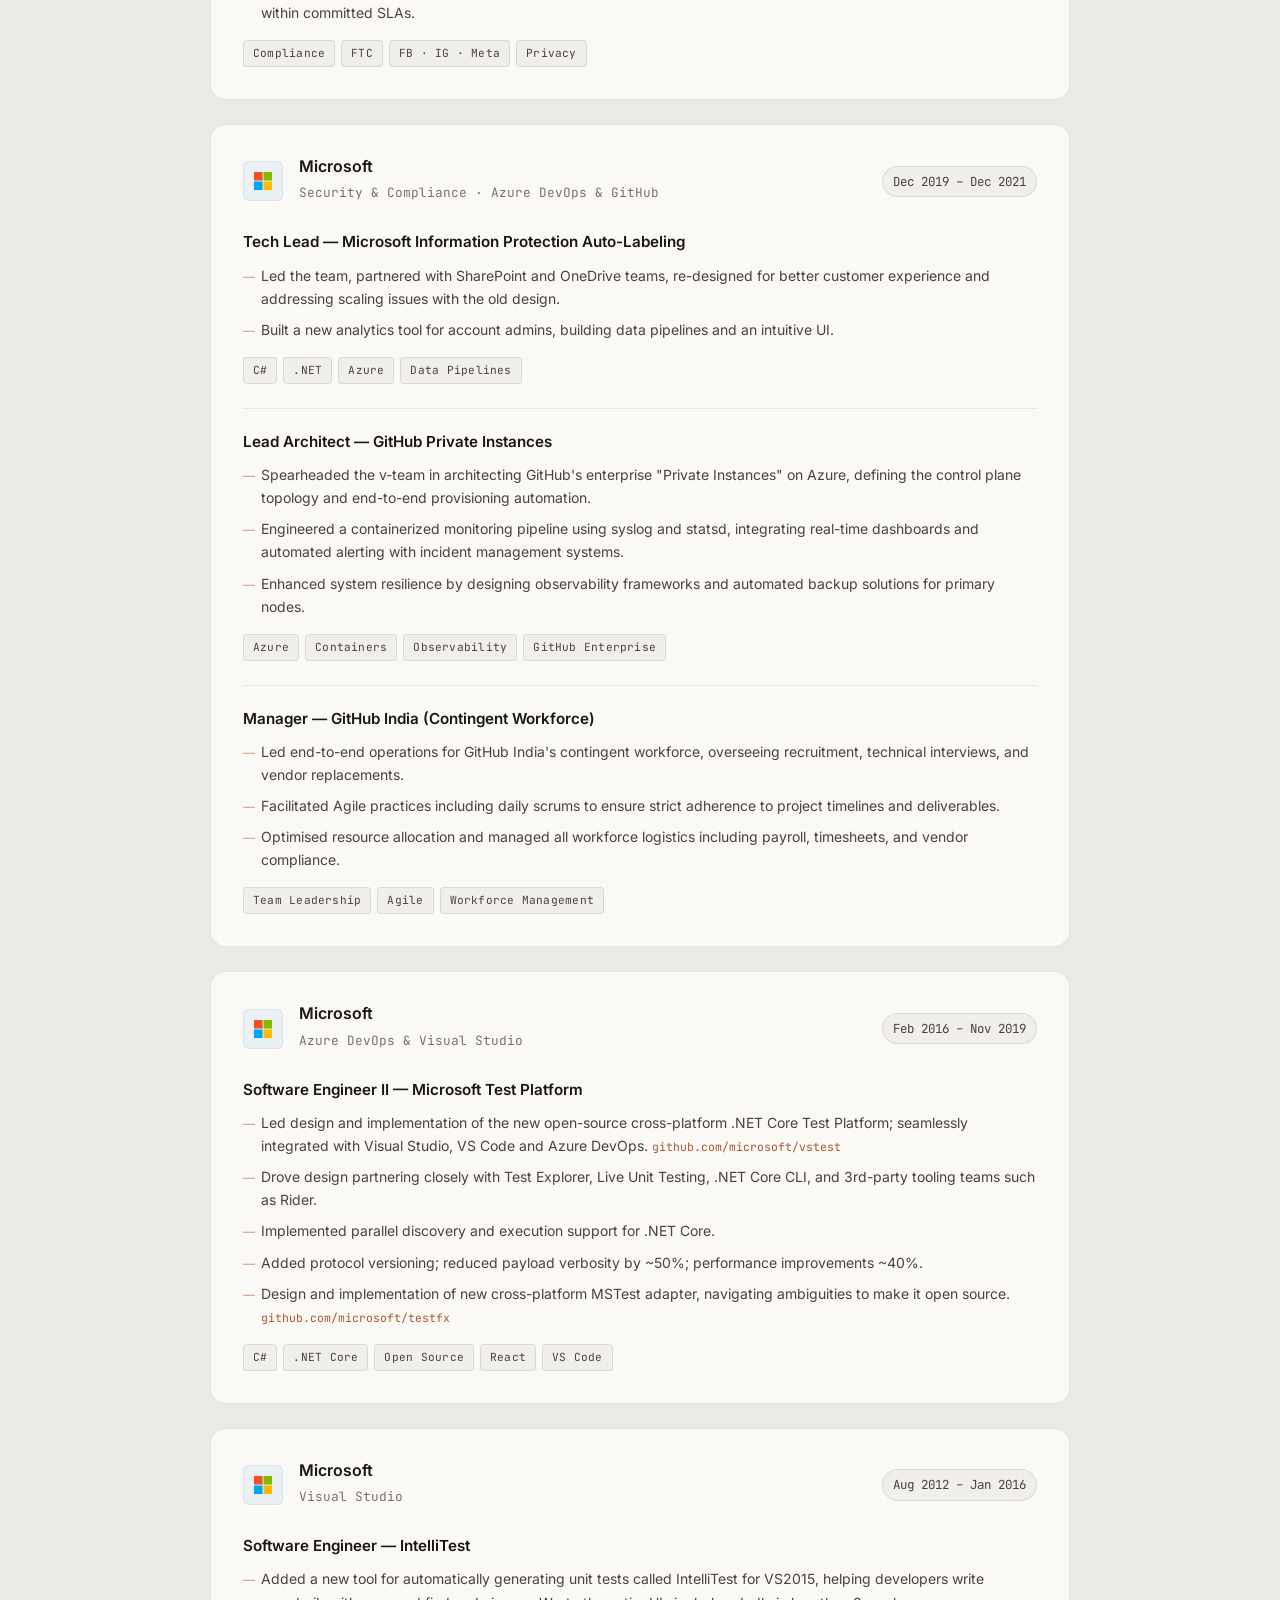
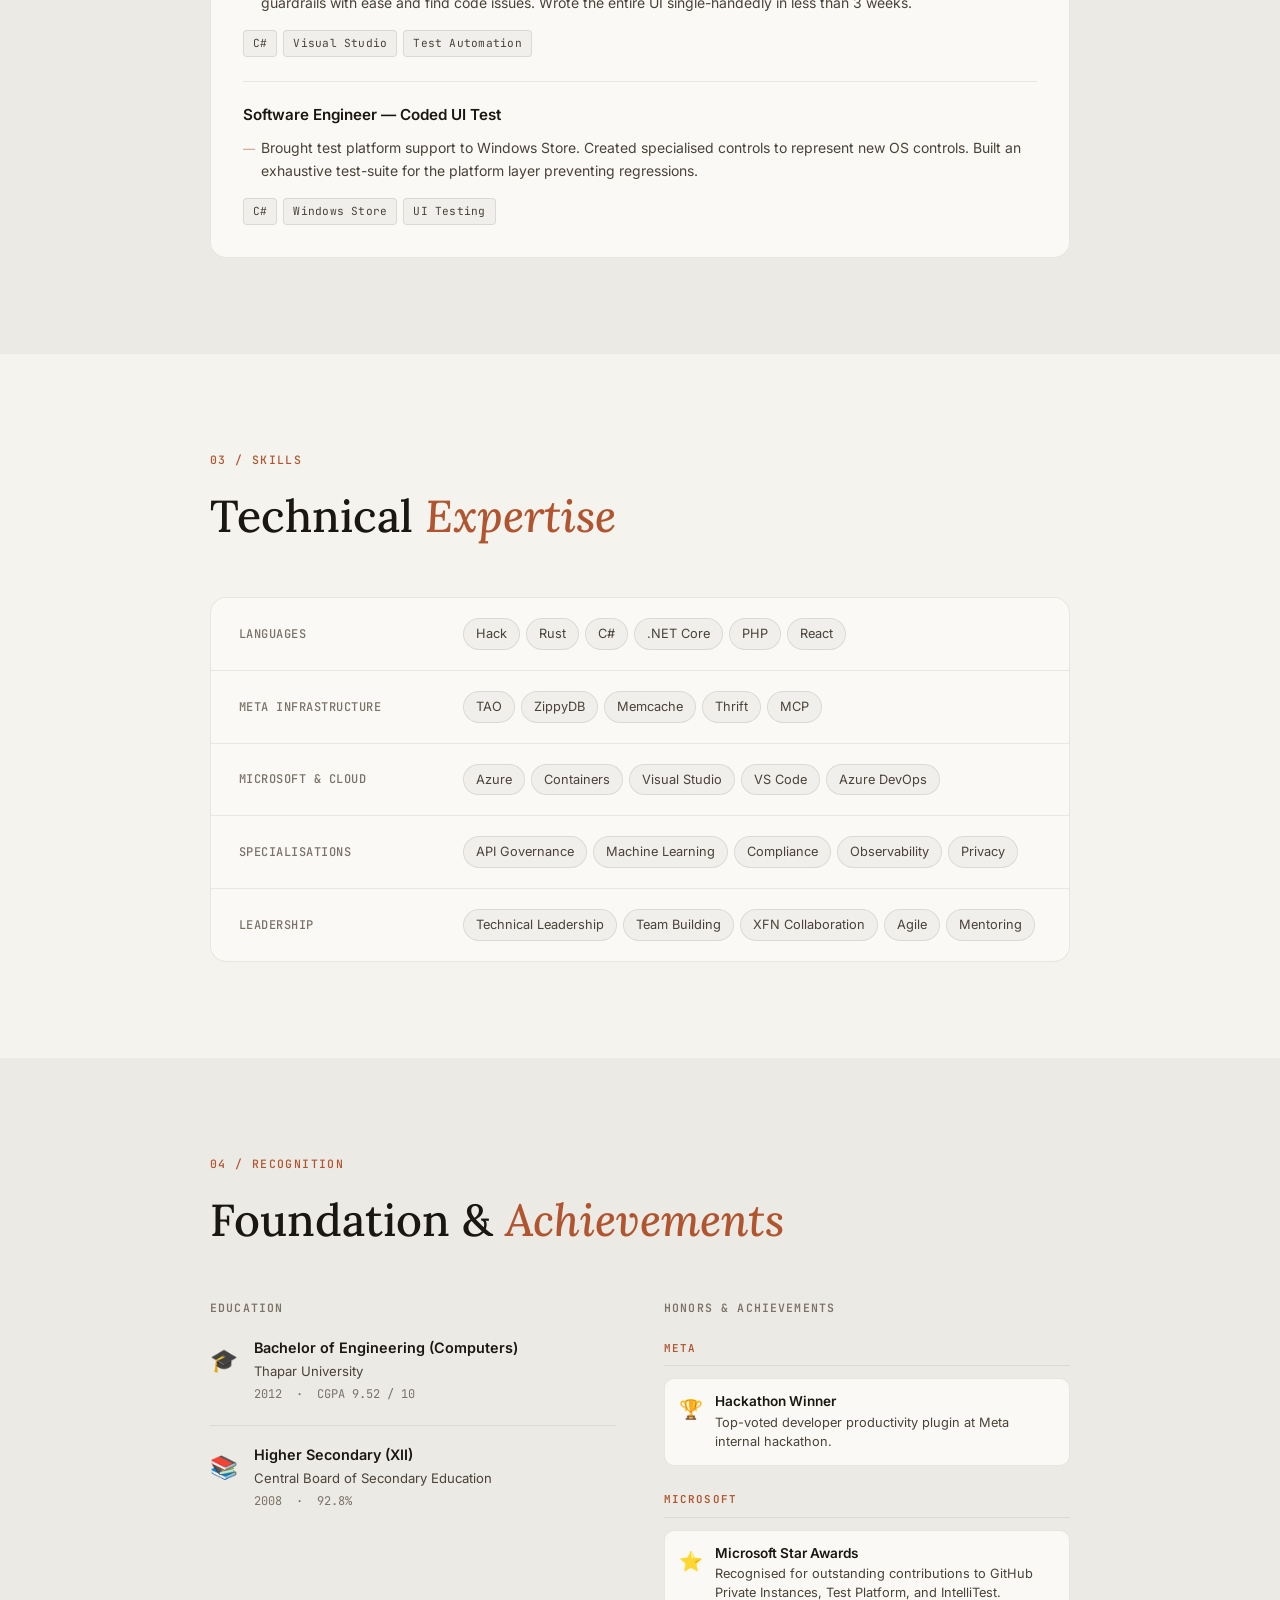
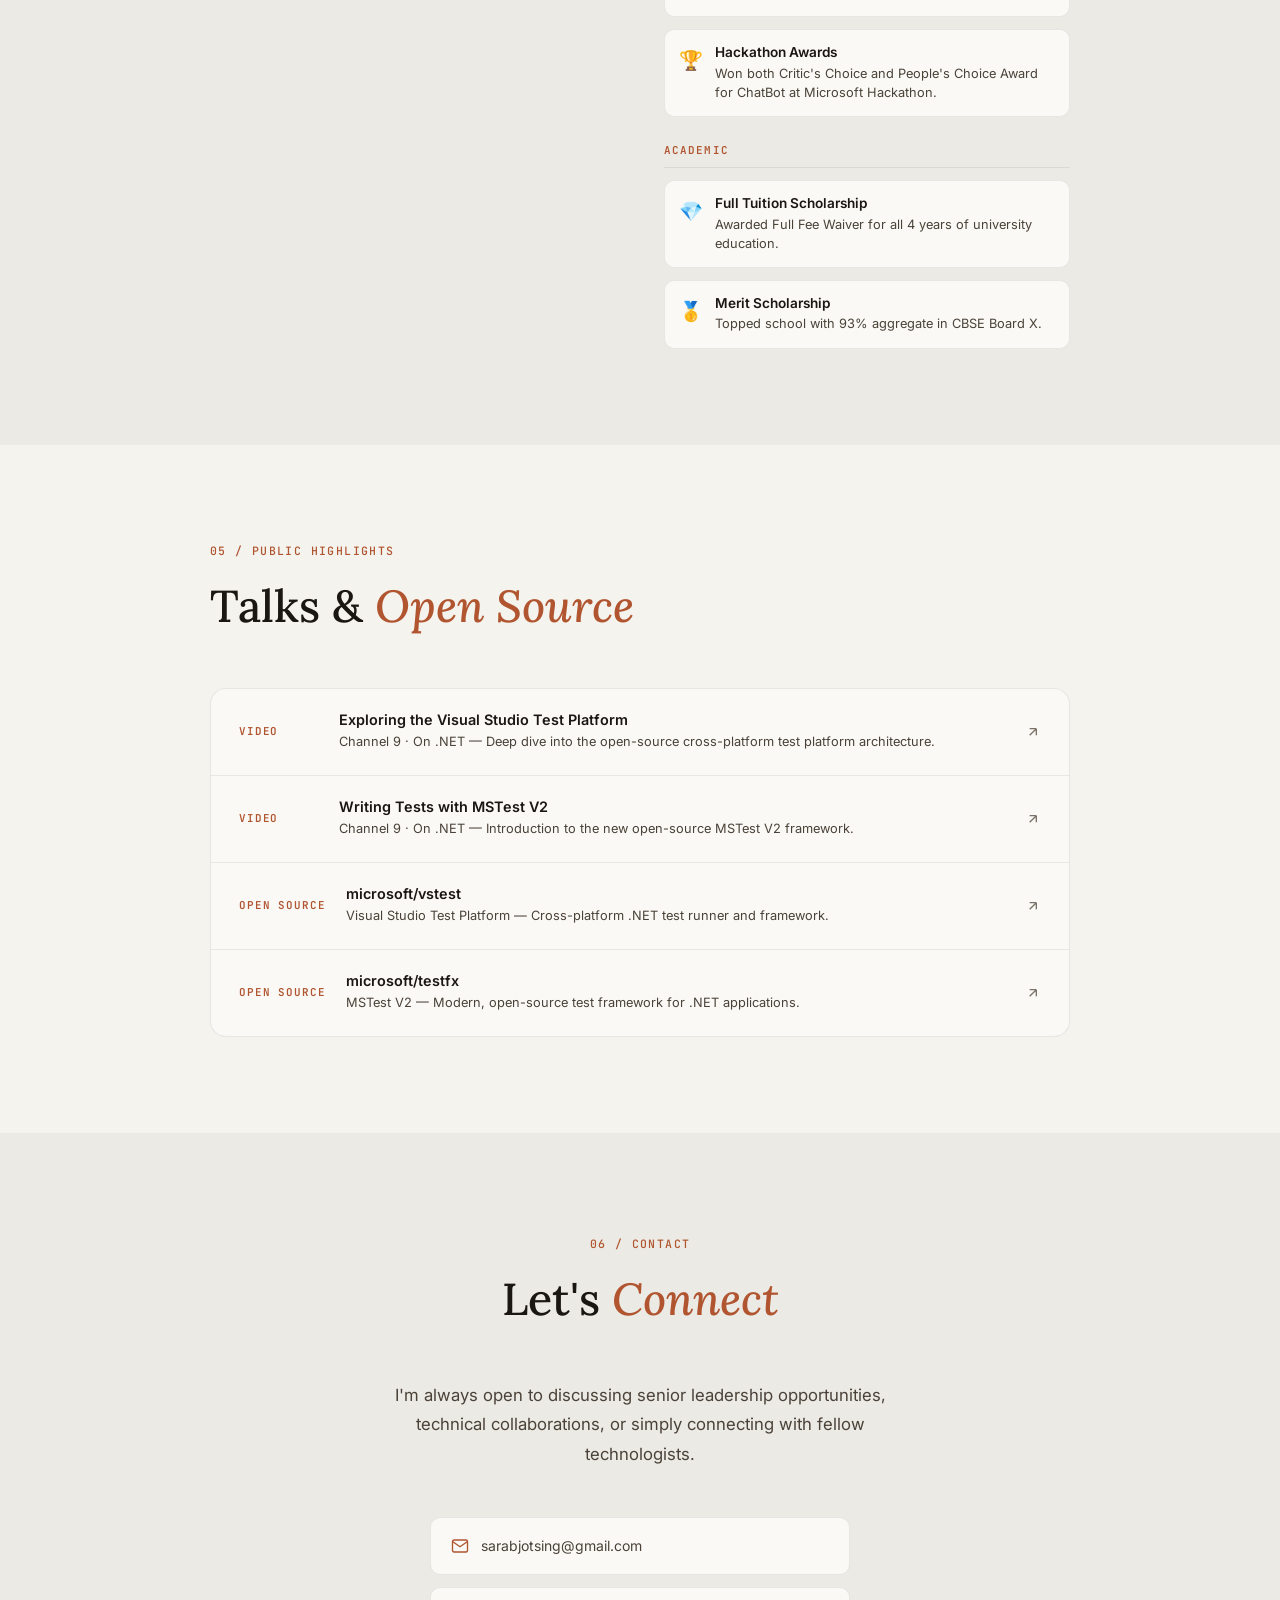
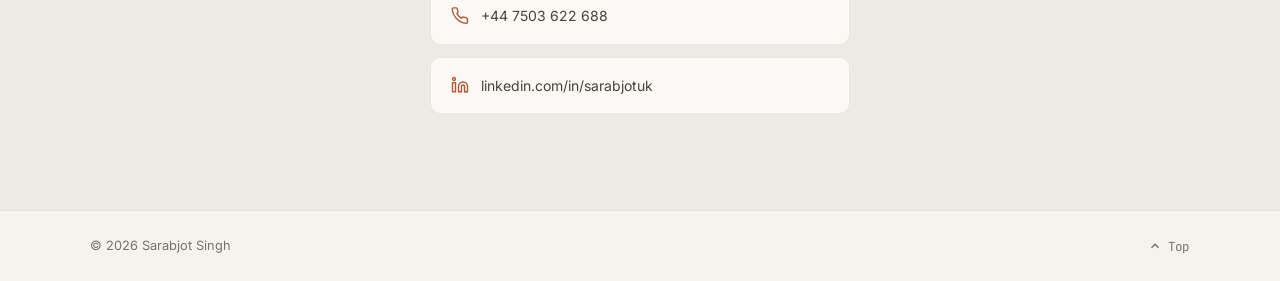
==== commit c34eadfb: "Fix Meta logo: use correct official infinity loop SVG with blue gradient" ====
--- a/index.html
+++ b/index.html
@@ -131,10 +131,22 @@
         <div class="job-block reveal reveal-d2">
           <div class="job-header">
             <div class="job-co-badge meta-badge">
-              <svg width="20" height="20" viewBox="0 0 60 60" fill="none" xmlns="http://www.w3.org/2000/svg" aria-label="Meta">
-                <path d="M6.5 37.5C6.5 41.09 7.44 43.9 8.9 45.72C10.36 47.54 12.28 48.5 14.5 48.5C16.72 48.5 18.44 47.62 20.06 45.62C21.5 43.84 22.94 40.88 24.38 36.78L26.5 30.5L23.12 24.38C21.18 20.88 19.06 18.5 14.5 18.5C10.08 18.5 6.5 23.5 6.5 37.5Z" fill="currentColor" opacity="0.9"/>
-                <path d="M35.62 45.62C37.24 47.62 38.96 48.5 41.18 48.5C43.4 48.5 45.32 47.54 46.78 45.72C48.24 43.9 49.18 41.09 49.18 37.5C49.18 23.5 45.6 18.5 41.18 18.5C38.62 18.5 36.72 19.88 34.5 23.5L30 30.5L32.12 36.78C33.56 40.88 34.2 43.84 35.62 45.62Z" fill="currentColor" opacity="0.7"/>
-                <path d="M24.38 36.78C22.94 40.88 21.5 43.84 20.06 45.62C21.72 47.44 23.7 48.5 26.5 48.5H33.5C36.3 48.5 38.28 47.44 39.94 45.62C38.5 43.84 37.06 40.88 35.62 36.78L33.5 30.5H26.5L24.38 36.78Z" fill="currentColor" opacity="0.8"/>
+              <svg width="22" height="22" viewBox="0 0 287 191" fill="none" xmlns="http://www.w3.org/2000/svg" aria-label="Meta">
+                <defs>
+                  <linearGradient id="mg1" x1="61" y1="117" x2="259" y2="127" gradientUnits="userSpaceOnUse">
+                    <stop stop-color="#0064e1" offset="0"/>
+                    <stop stop-color="#0064e1" offset="0.4"/>
+                    <stop stop-color="#0073ee" offset="0.83"/>
+                    <stop stop-color="#0082fb" offset="1"/>
+                  </linearGradient>
+                  <linearGradient id="mg2" x1="45" y1="139" x2="45" y2="66" gradientUnits="userSpaceOnUse">
+                    <stop stop-color="#0082fb" offset="0"/>
+                    <stop stop-color="#0064e0" offset="1"/>
+                  </linearGradient>
+                </defs>
+                <path fill="#0081fb" d="m31.06,125.96c0,10.98 2.41,19.41 5.56,24.51 4.13,6.68 10.29,9.51 16.57,9.51 8.1,0 15.51-2.01 29.79-21.76 11.44-15.83 24.92-38.05 33.99-51.98l15.36-23.6c10.67-16.39 23.02-34.61 37.18-46.96 11.56-10.08 24.03-15.68 36.58-15.68 21.07,0 41.14,12.21 56.5,35.11 16.81,25.08 24.97,56.67 24.97,89.27 0,19.38-3.82,33.62-10.32,44.87-6.28,10.88-18.52,21.75-39.11,21.75l0-31.02c17.63,0 22.03-16.2 22.03-34.74 0-26.42-6.16-55.74-19.73-76.69-9.63-14.86-22.11-23.94-35.84-23.94-14.85,0-26.8,11.2-40.23,31.17-7.14,10.61-14.47,23.54-22.7,38.13l-9.06,16.05c-18.2,32.27-22.81,39.62-31.91,51.75-15.95,21.24-29.57,29.29-47.5,29.29-21.27,0-34.72-9.21-43.05-23.09-6.8-11.31-10.14-26.15-10.14-43.06z"/>
+                <path fill="url(#mg1)" d="m24.49,37.3c14.24-21.95 34.79-37.3 58.36-37.3 13.65,0 27.22,4.04 41.39,15.61 15.5,12.65 32.02,33.48 52.63,67.81l7.39,12.32c17.84,29.72 27.99,45.01 33.93,52.22 7.64,9.26 12.99,12.02 19.94,12.02 17.63,0 22.03-16.2 22.03-34.74l27.4-.86c0,19.38-3.82,33.62-10.32,44.87-6.28,10.88-18.52,21.75-39.11,21.75-12.8,0-24.14-2.78-36.68-14.61-9.64-9.08-20.91-25.21-29.58-39.71l-25.79-43.08c-12.94-21.62-24.81-37.74-31.68-45.04-7.39-7.85-16.89-17.33-32.05-17.33-12.27,0-22.69,8.61-31.41,21.78z"/>
+                <path fill="url(#mg2)" d="m82.35,31.23c-12.27,0-22.69,8.61-31.41,21.78-12.33,18.61-19.88,46.33-19.88,72.95 0,10.98 2.41,19.41 5.56,24.51l-26.48,17.44c-6.8-11.31-10.14-26.15-10.14-43.06 0-30.75 8.44-62.8 24.49-87.55 14.24-21.95 34.79-37.3 58.36-37.3z"/>
               </svg>
             </div>
             <div class="job-meta">
@@ -177,10 +189,22 @@
         <div class="job-block reveal reveal-d2">
           <div class="job-header">
             <div class="job-co-badge meta-badge">
-              <svg width="20" height="20" viewBox="0 0 60 60" fill="none" xmlns="http://www.w3.org/2000/svg" aria-label="Meta">
-                <path d="M6.5 37.5C6.5 41.09 7.44 43.9 8.9 45.72C10.36 47.54 12.28 48.5 14.5 48.5C16.72 48.5 18.44 47.62 20.06 45.62C21.5 43.84 22.94 40.88 24.38 36.78L26.5 30.5L23.12 24.38C21.18 20.88 19.06 18.5 14.5 18.5C10.08 18.5 6.5 23.5 6.5 37.5Z" fill="currentColor" opacity="0.9"/>
-                <path d="M35.62 45.62C37.24 47.62 38.96 48.5 41.18 48.5C43.4 48.5 45.32 47.54 46.78 45.72C48.24 43.9 49.18 41.09 49.18 37.5C49.18 23.5 45.6 18.5 41.18 18.5C38.62 18.5 36.72 19.88 34.5 23.5L30 30.5L32.12 36.78C33.56 40.88 34.2 43.84 35.62 45.62Z" fill="currentColor" opacity="0.7"/>
-                <path d="M24.38 36.78C22.94 40.88 21.5 43.84 20.06 45.62C21.72 47.44 23.7 48.5 26.5 48.5H33.5C36.3 48.5 38.28 47.44 39.94 45.62C38.5 43.84 37.06 40.88 35.62 36.78L33.5 30.5H26.5L24.38 36.78Z" fill="currentColor" opacity="0.8"/>
+              <svg width="22" height="22" viewBox="0 0 287 191" fill="none" xmlns="http://www.w3.org/2000/svg" aria-label="Meta">
+                <defs>
+                  <linearGradient id="mg1" x1="61" y1="117" x2="259" y2="127" gradientUnits="userSpaceOnUse">
+                    <stop stop-color="#0064e1" offset="0"/>
+                    <stop stop-color="#0064e1" offset="0.4"/>
+                    <stop stop-color="#0073ee" offset="0.83"/>
+                    <stop stop-color="#0082fb" offset="1"/>
+                  </linearGradient>
+                  <linearGradient id="mg2" x1="45" y1="139" x2="45" y2="66" gradientUnits="userSpaceOnUse">
+                    <stop stop-color="#0082fb" offset="0"/>
+                    <stop stop-color="#0064e0" offset="1"/>
+                  </linearGradient>
+                </defs>
+                <path fill="#0081fb" d="m31.06,125.96c0,10.98 2.41,19.41 5.56,24.51 4.13,6.68 10.29,9.51 16.57,9.51 8.1,0 15.51-2.01 29.79-21.76 11.44-15.83 24.92-38.05 33.99-51.98l15.36-23.6c10.67-16.39 23.02-34.61 37.18-46.96 11.56-10.08 24.03-15.68 36.58-15.68 21.07,0 41.14,12.21 56.5,35.11 16.81,25.08 24.97,56.67 24.97,89.27 0,19.38-3.82,33.62-10.32,44.87-6.28,10.88-18.52,21.75-39.11,21.75l0-31.02c17.63,0 22.03-16.2 22.03-34.74 0-26.42-6.16-55.74-19.73-76.69-9.63-14.86-22.11-23.94-35.84-23.94-14.85,0-26.8,11.2-40.23,31.17-7.14,10.61-14.47,23.54-22.7,38.13l-9.06,16.05c-18.2,32.27-22.81,39.62-31.91,51.75-15.95,21.24-29.57,29.29-47.5,29.29-21.27,0-34.72-9.21-43.05-23.09-6.8-11.31-10.14-26.15-10.14-43.06z"/>
+                <path fill="url(#mg1)" d="m24.49,37.3c14.24-21.95 34.79-37.3 58.36-37.3 13.65,0 27.22,4.04 41.39,15.61 15.5,12.65 32.02,33.48 52.63,67.81l7.39,12.32c17.84,29.72 27.99,45.01 33.93,52.22 7.64,9.26 12.99,12.02 19.94,12.02 17.63,0 22.03-16.2 22.03-34.74l27.4-.86c0,19.38-3.82,33.62-10.32,44.87-6.28,10.88-18.52,21.75-39.11,21.75-12.8,0-24.14-2.78-36.68-14.61-9.64-9.08-20.91-25.21-29.58-39.71l-25.79-43.08c-12.94-21.62-24.81-37.74-31.68-45.04-7.39-7.85-16.89-17.33-32.05-17.33-12.27,0-22.69,8.61-31.41,21.78z"/>
+                <path fill="url(#mg2)" d="m82.35,31.23c-12.27,0-22.69,8.61-31.41,21.78-12.33,18.61-19.88,46.33-19.88,72.95 0,10.98 2.41,19.41 5.56,24.51l-26.48,17.44c-6.8-11.31-10.14-26.15-10.14-43.06 0-30.75 8.44-62.8 24.49-87.55 14.24-21.95 34.79-37.3 58.36-37.3z"/>
               </svg>
             </div>
             <div class="job-meta">
